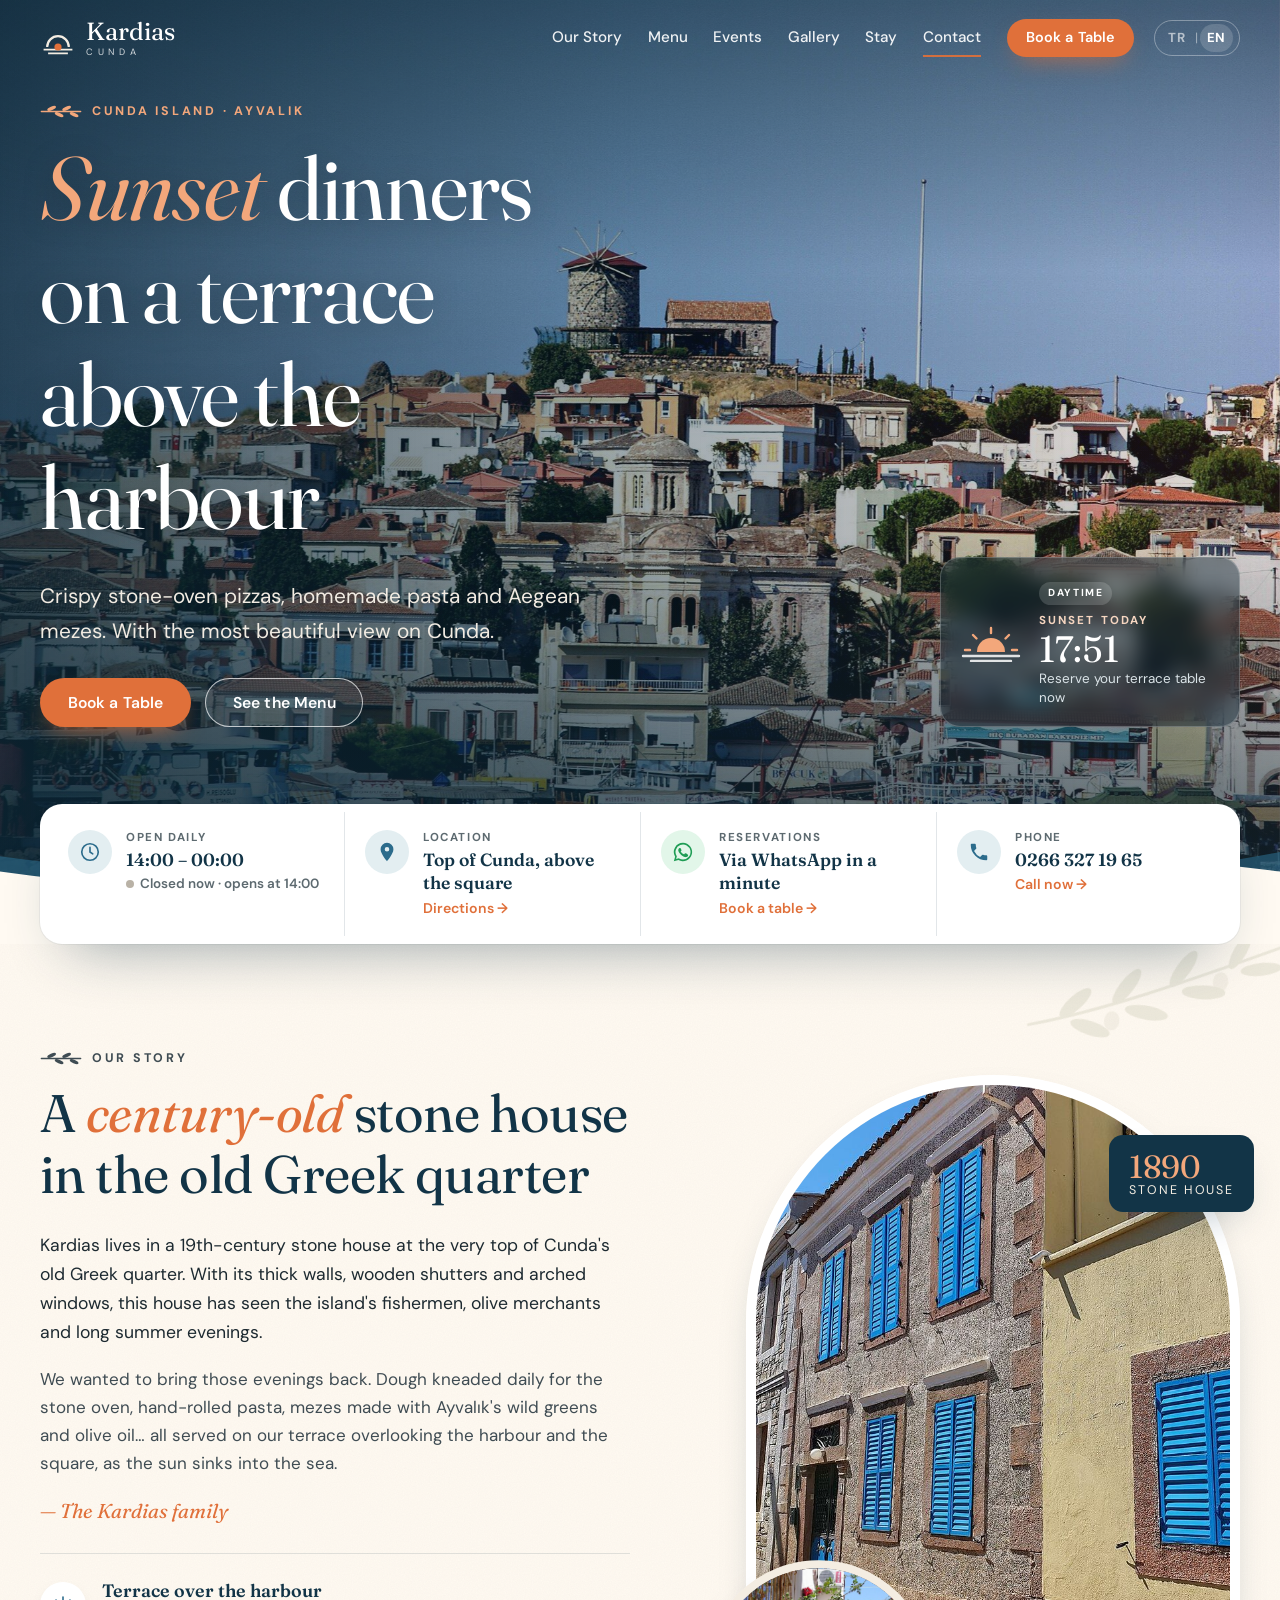
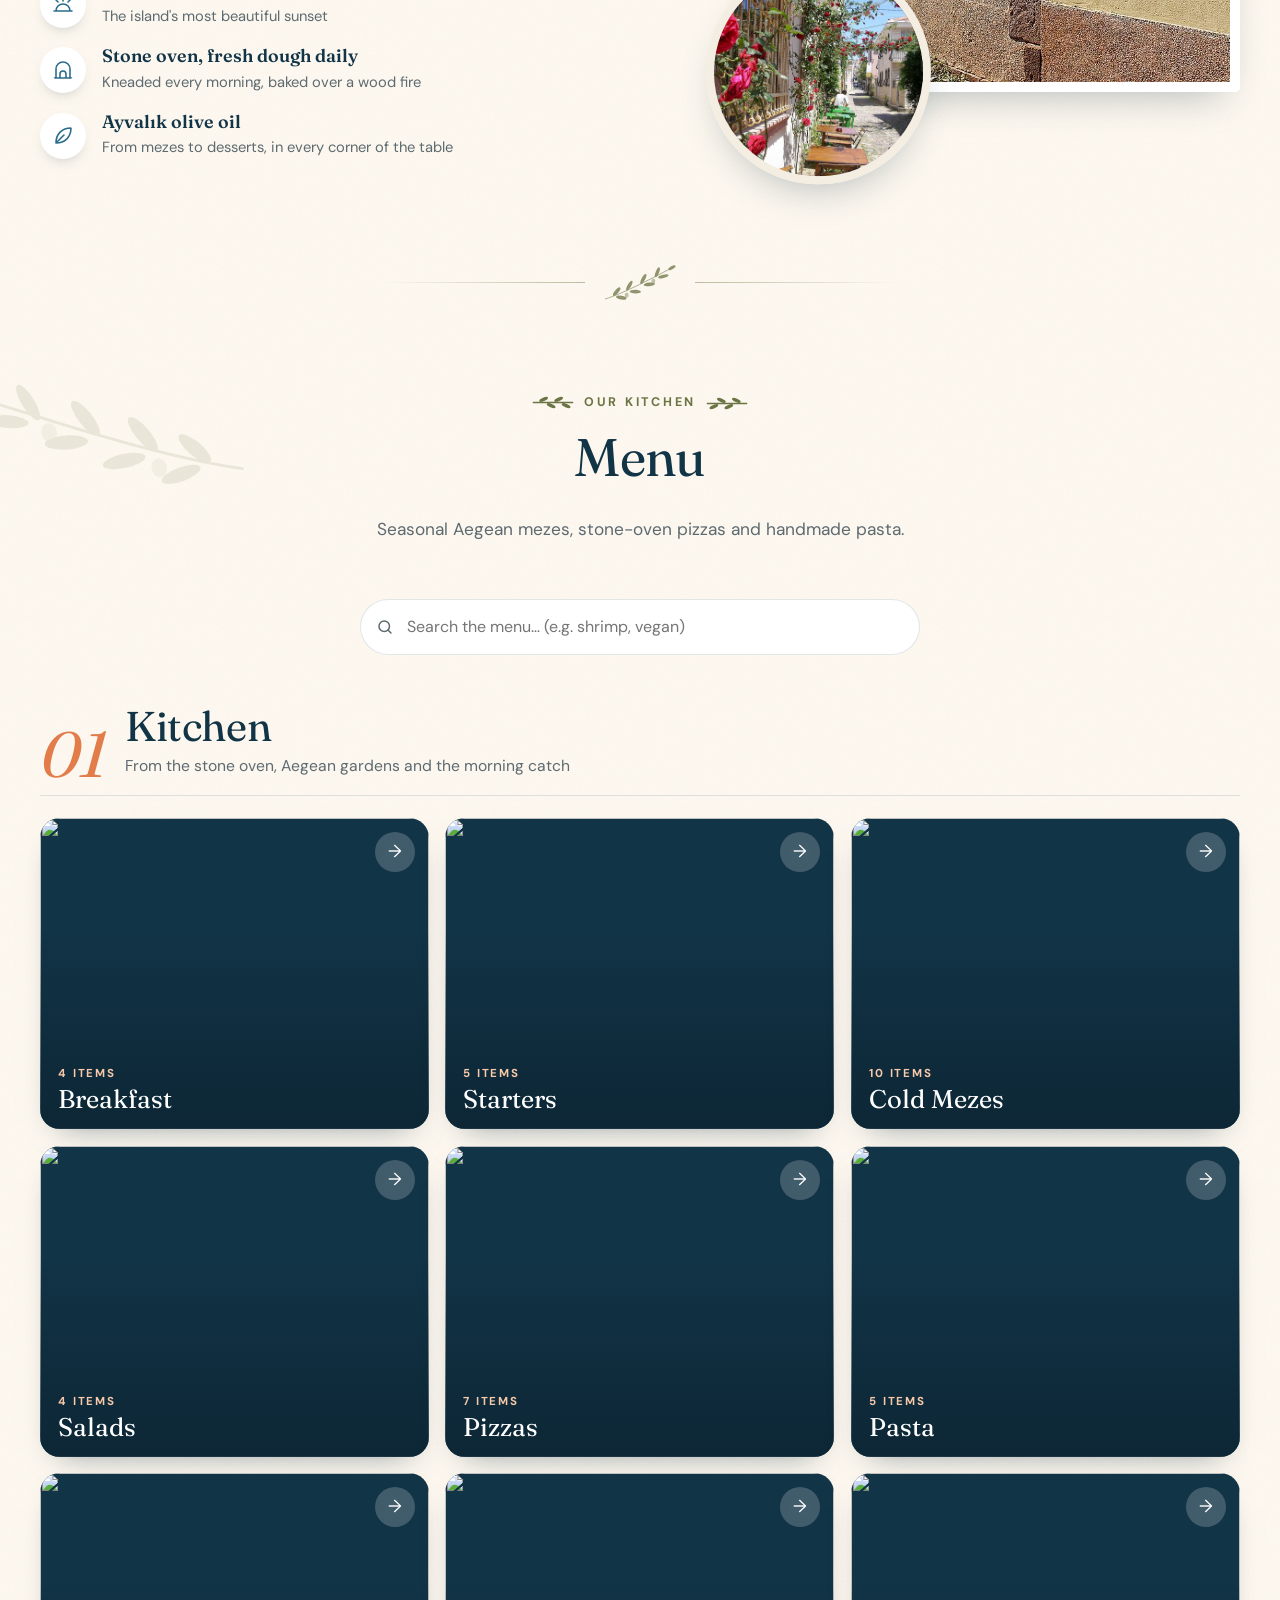
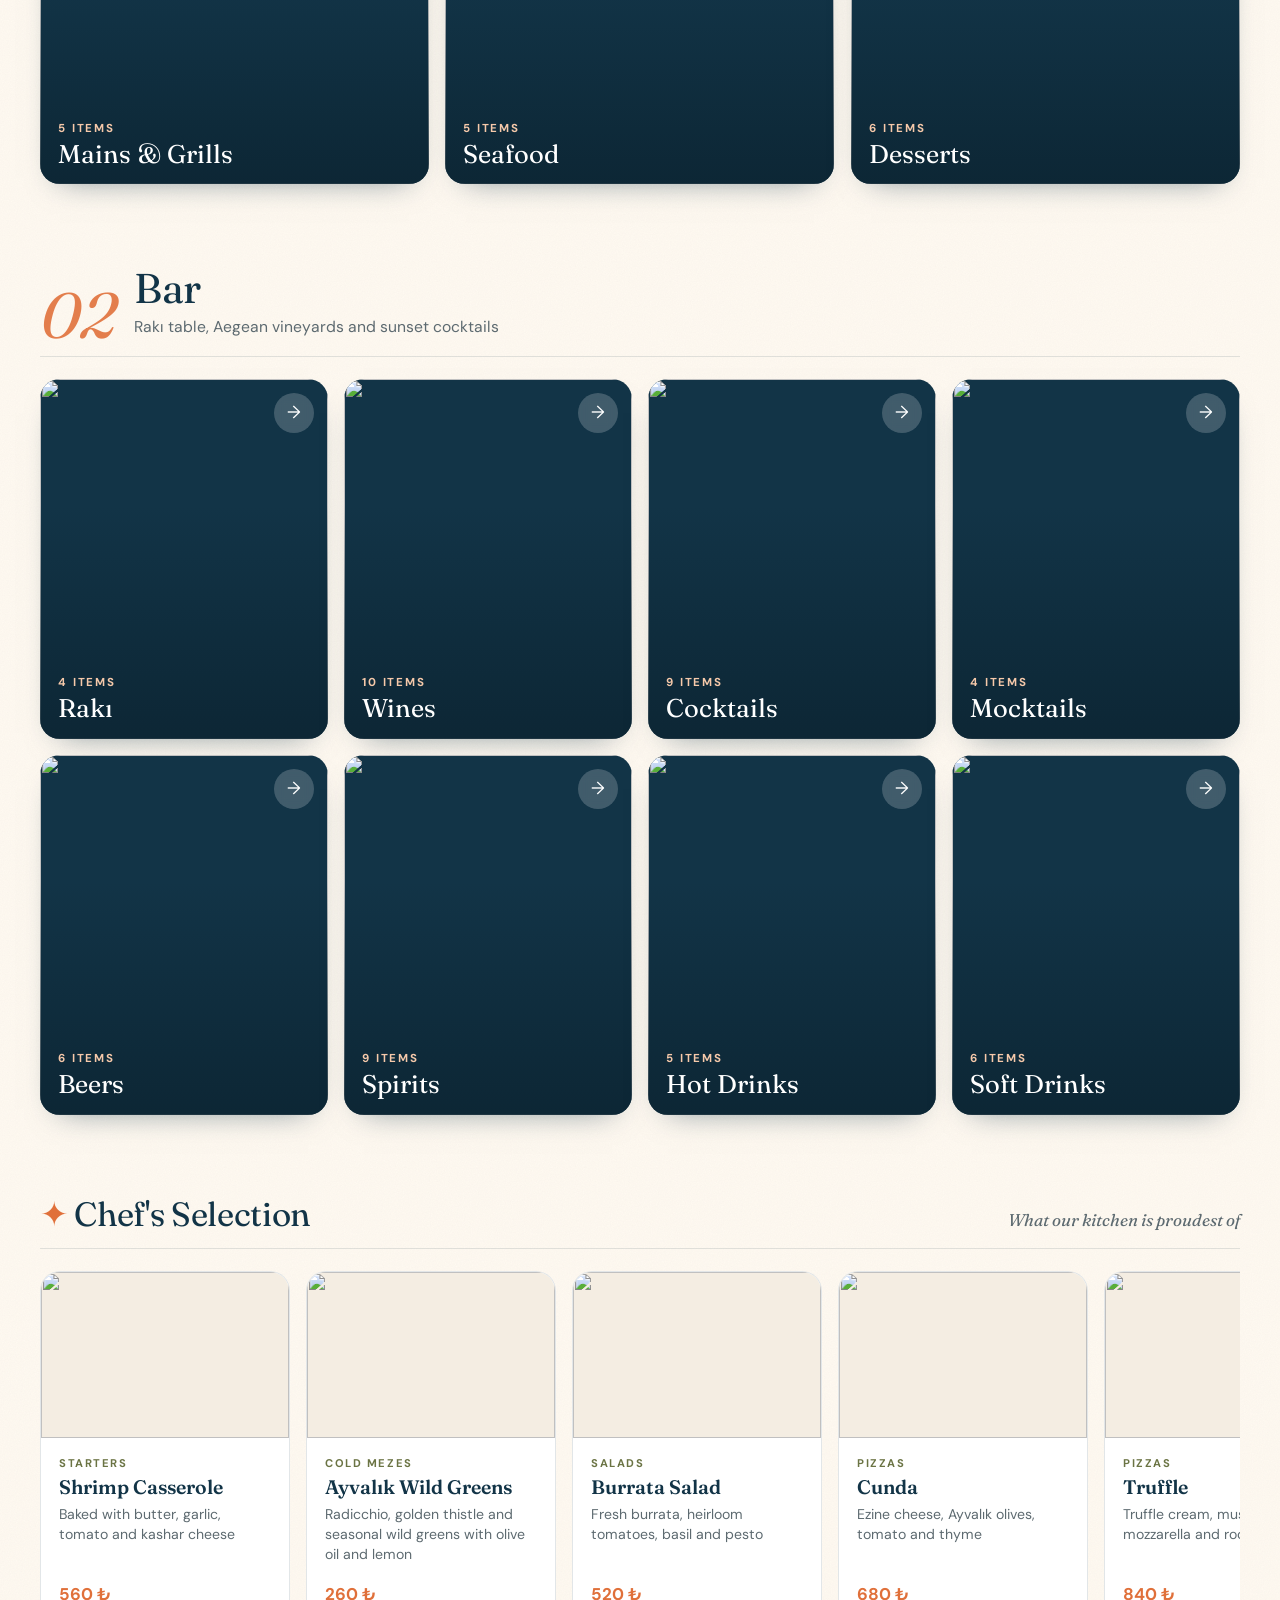
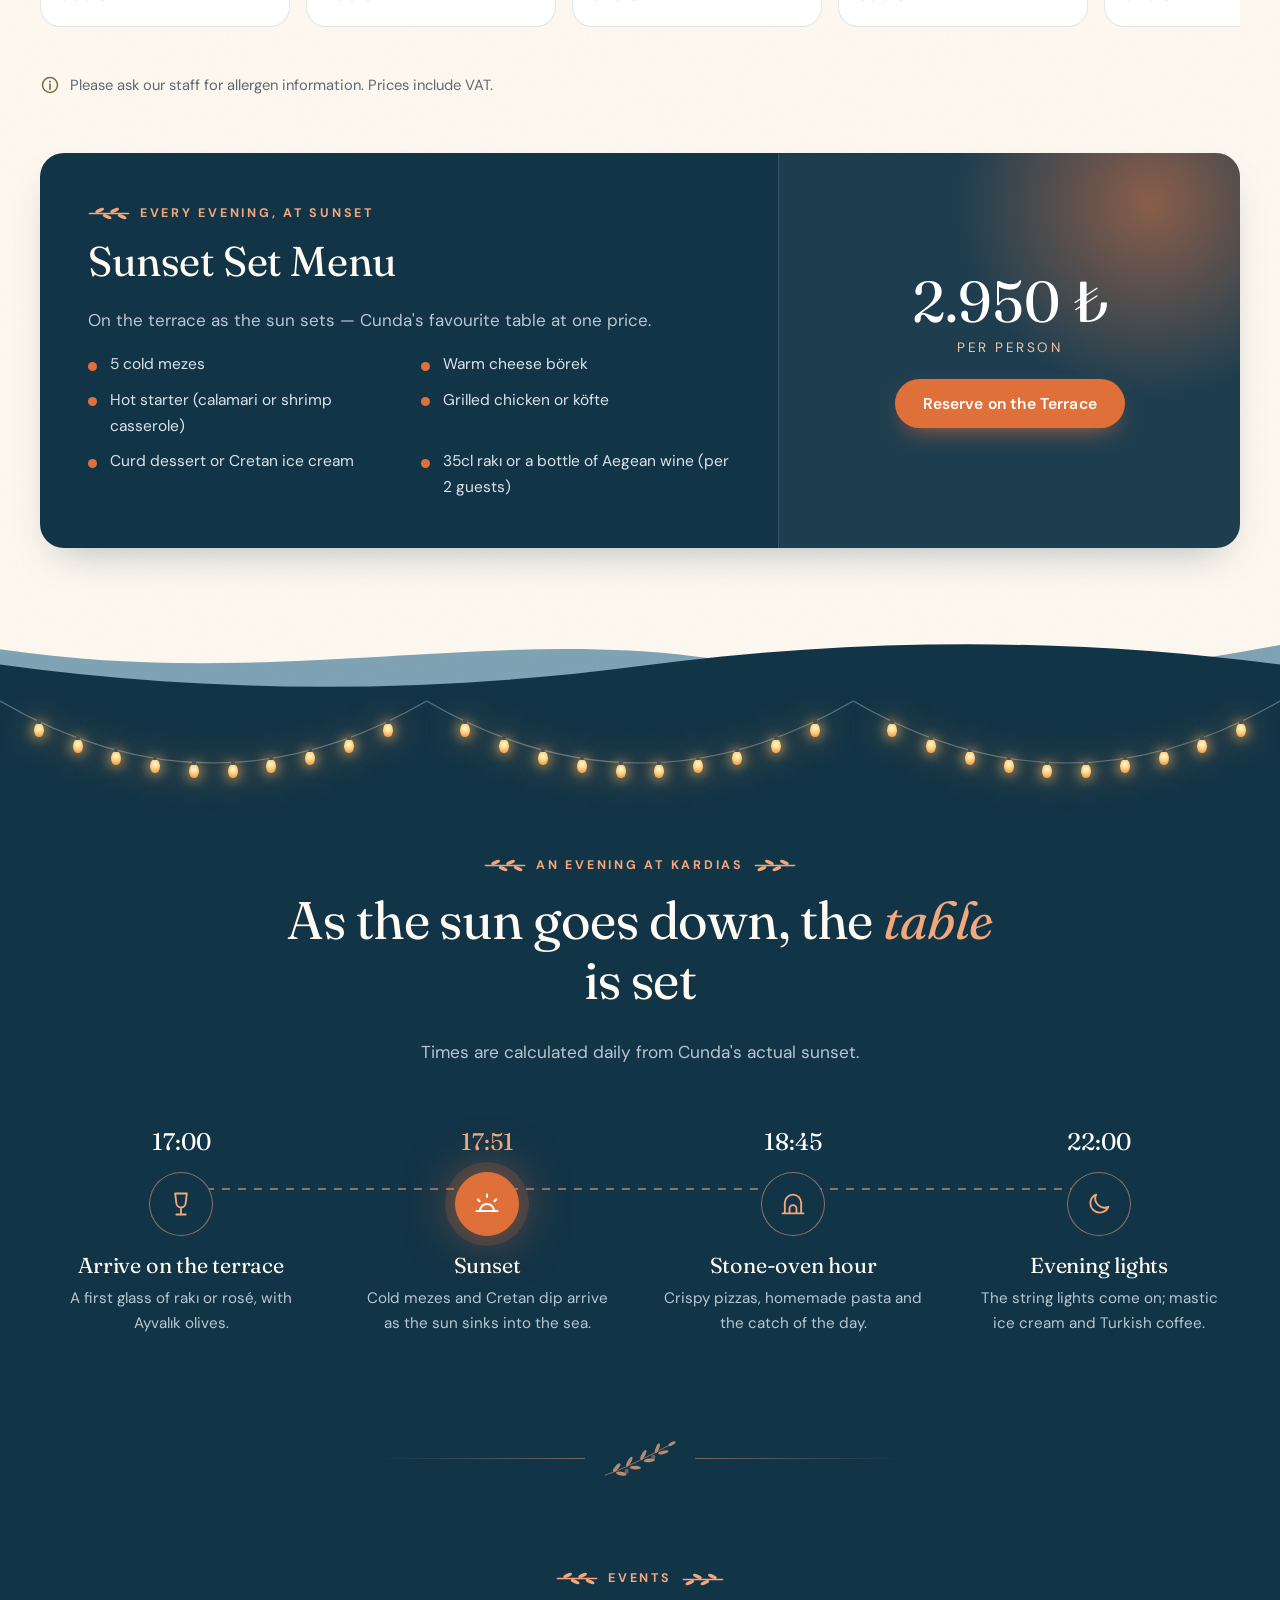
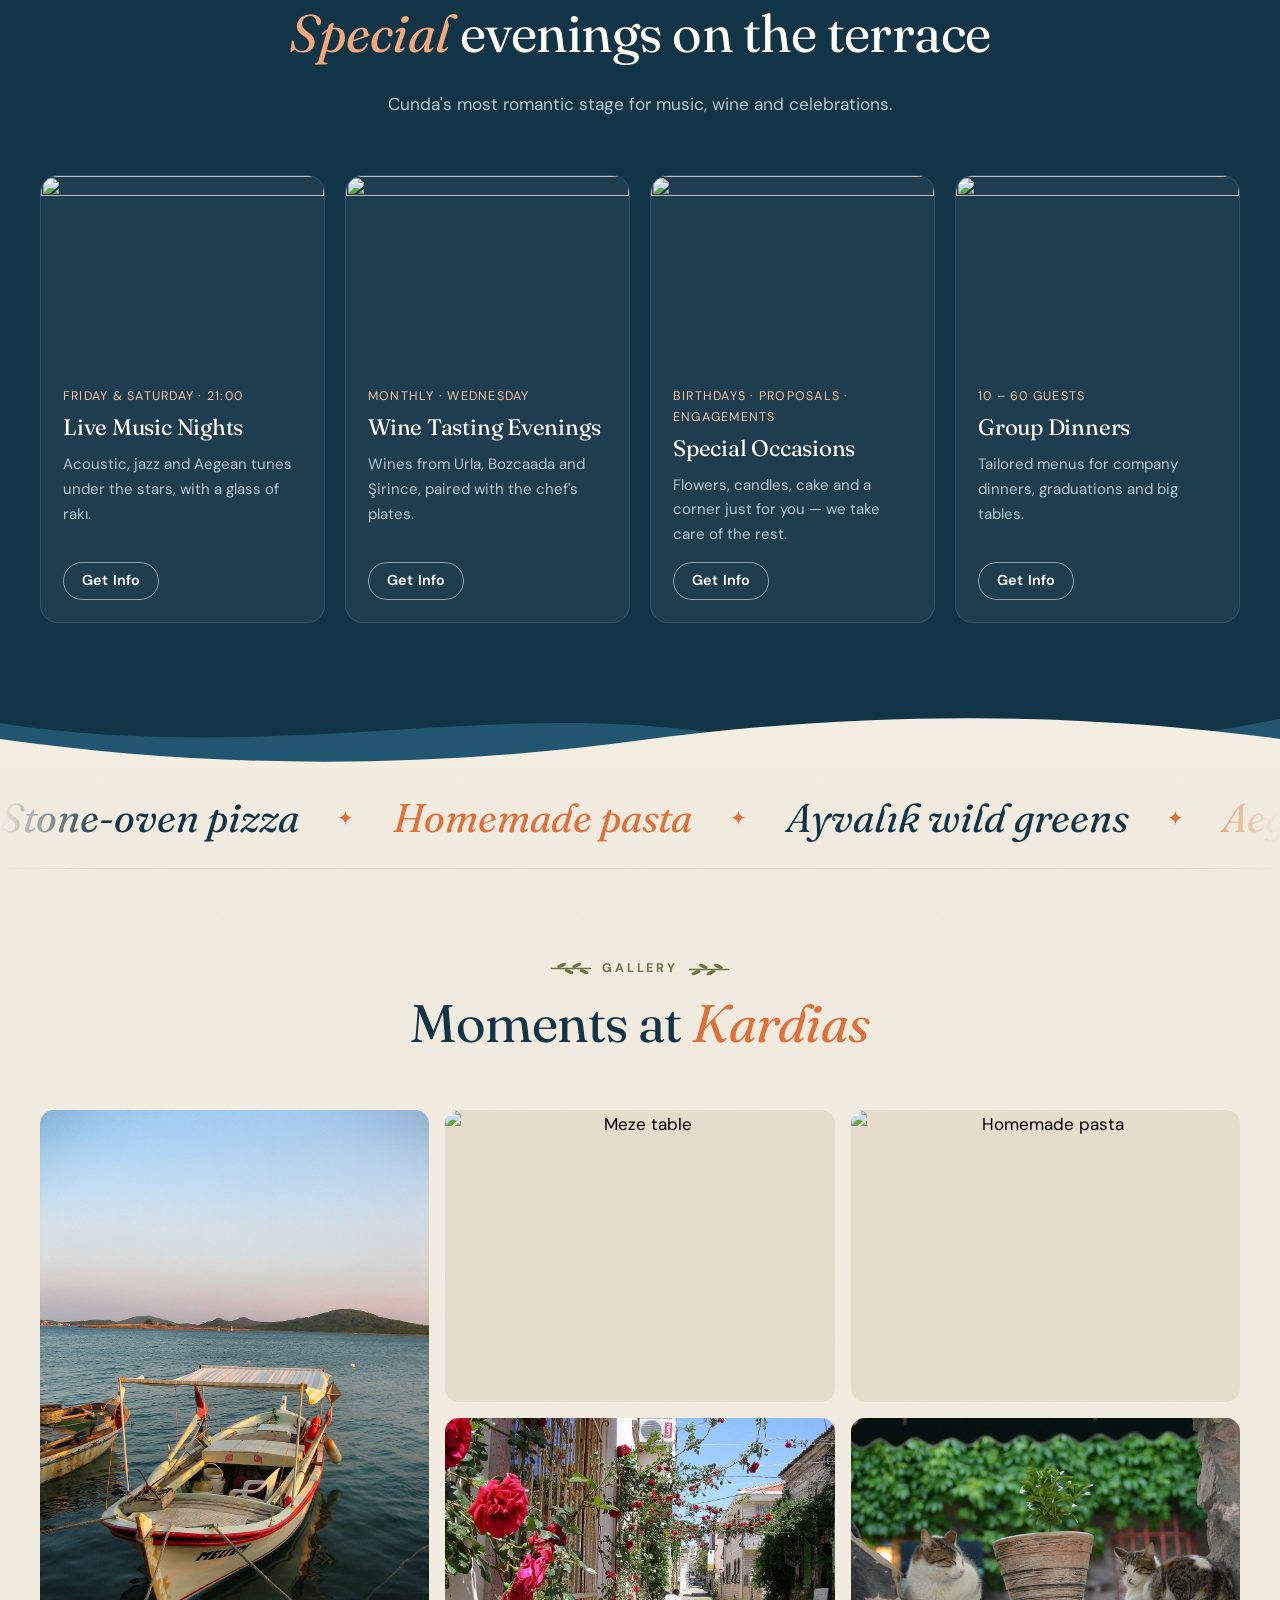
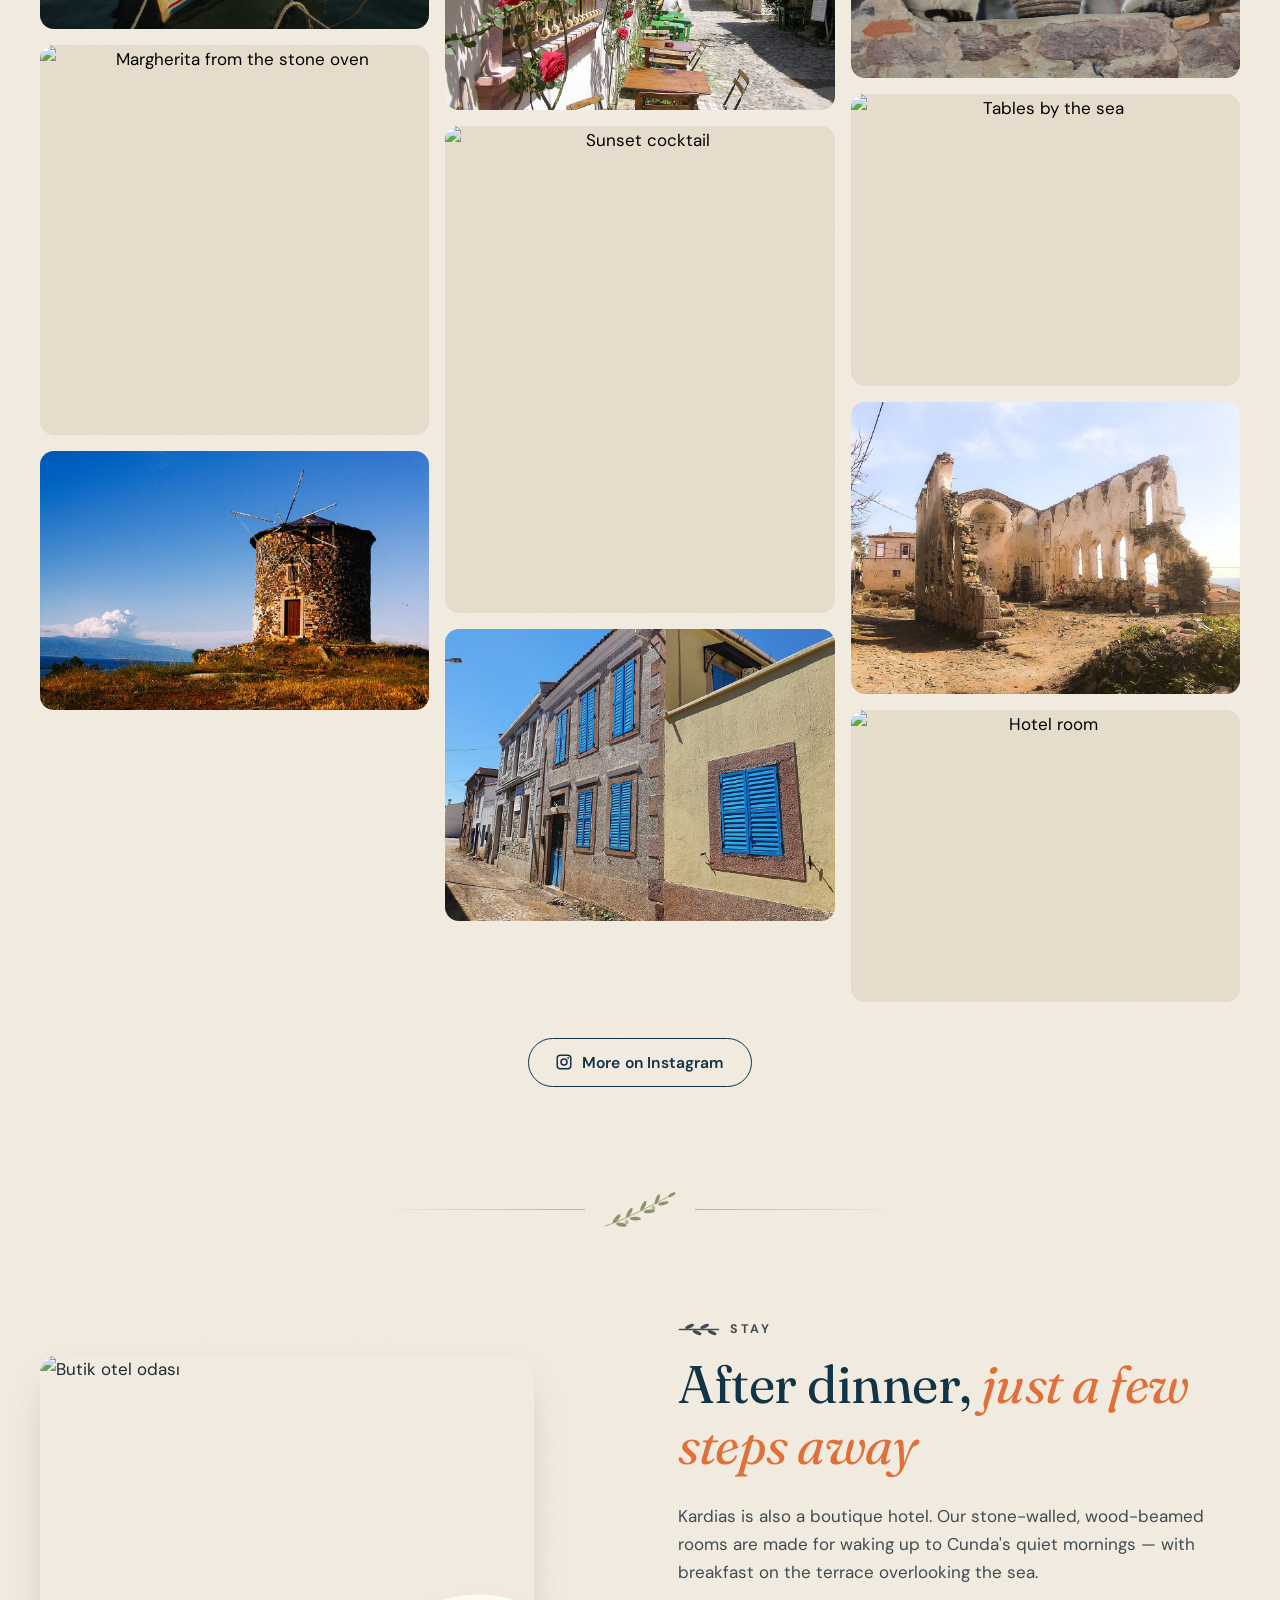
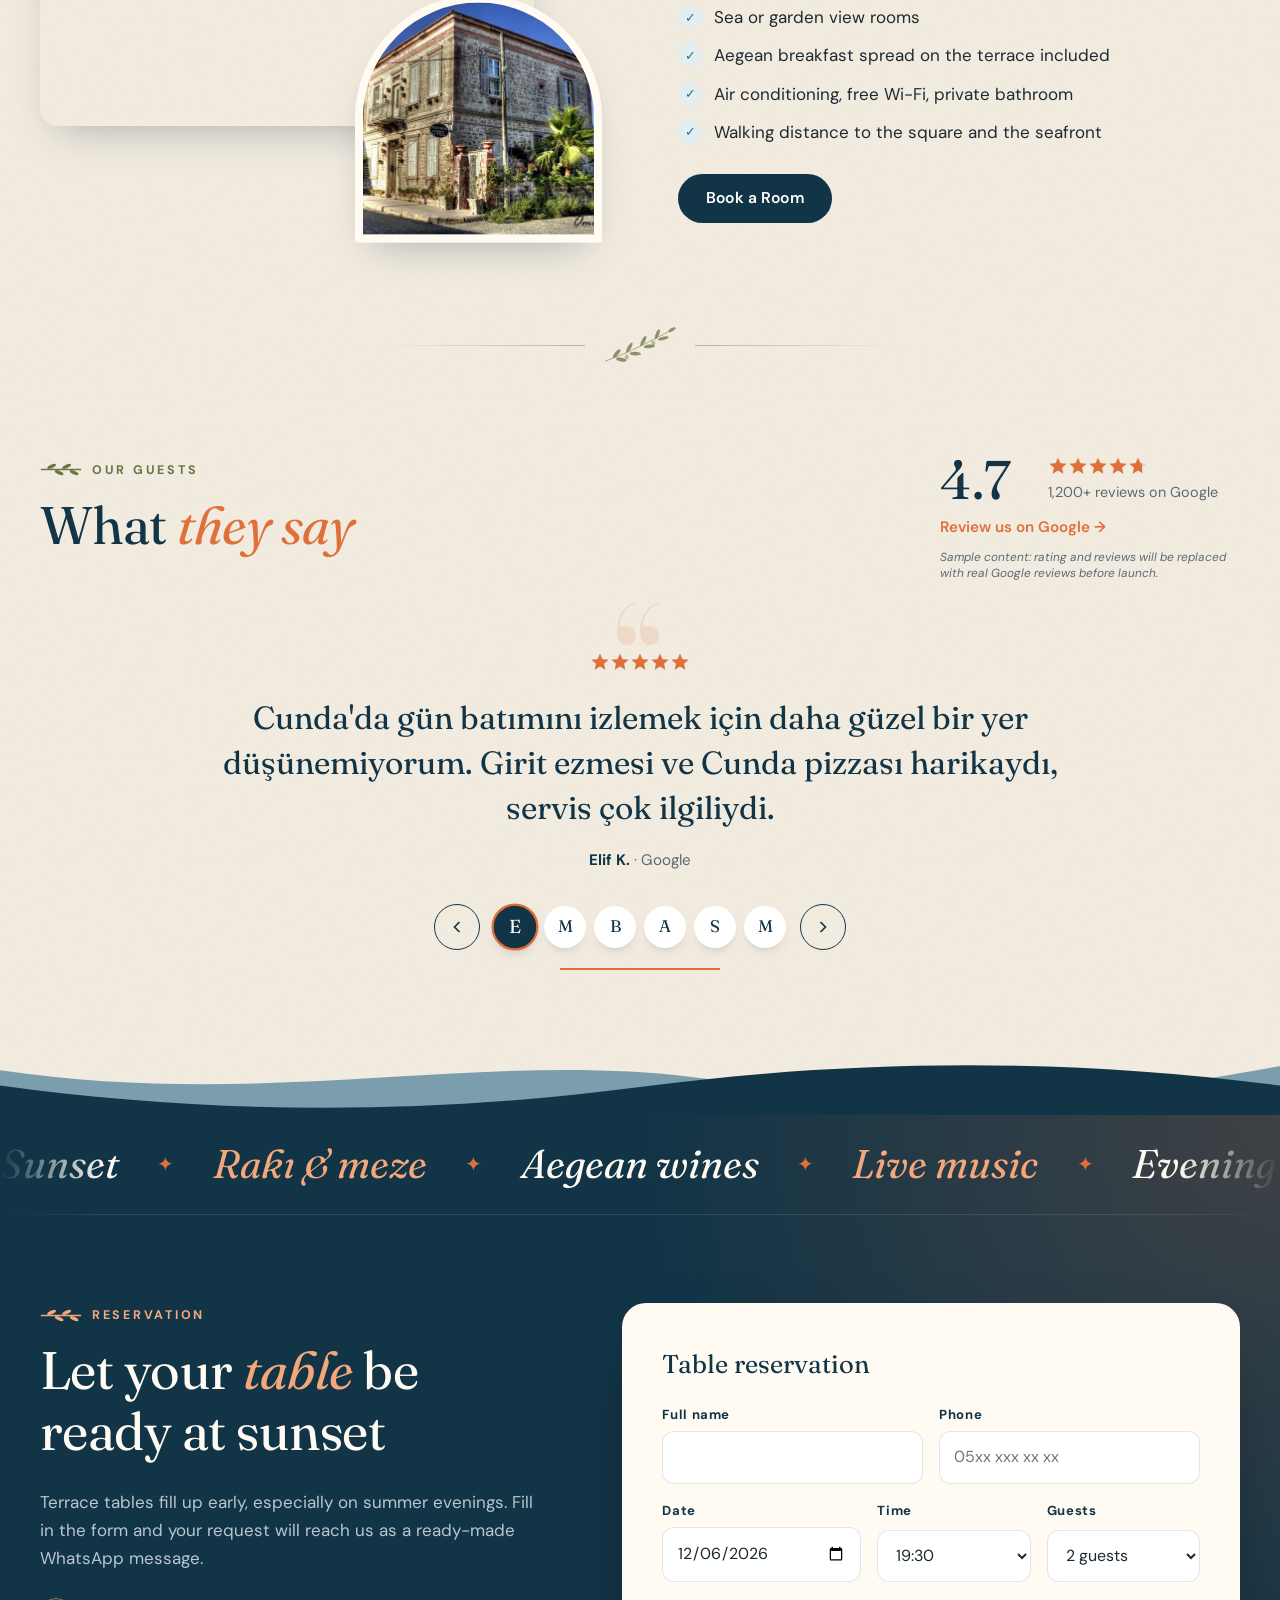
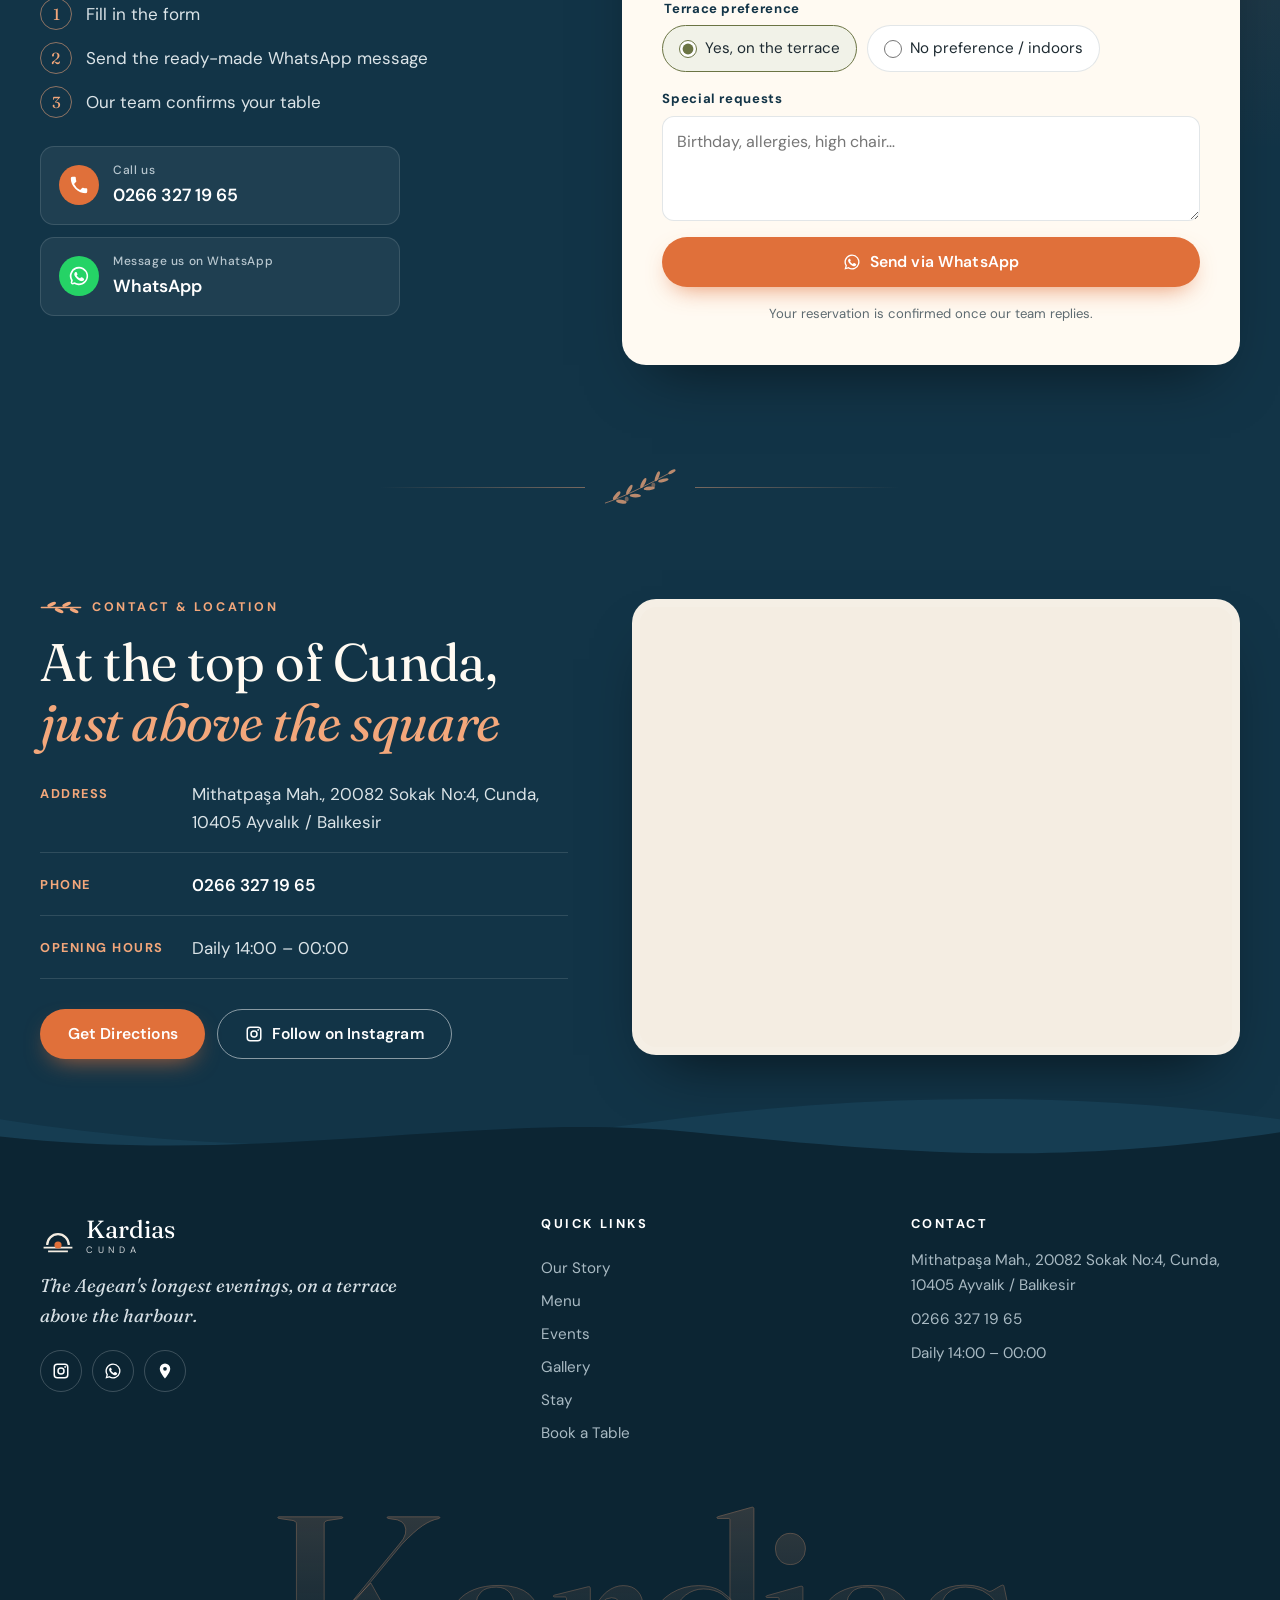
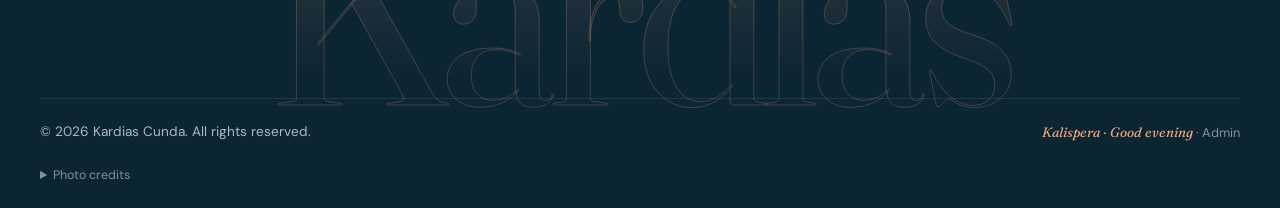
==== index.html @ eef57086 "Yönetim paneli: menü, galeri, etkinlik, yorum, duyuru ve site bilgileri panelden yönetilir - admin.h" ====
<!doctype html>
<html lang="tr">
<head>
  <meta charset="utf-8">
  <meta name="viewport" content="width=device-width, initial-scale=1, viewport-fit=cover">
  <title>Kardias Cunda | Limana Bakan Teras Restoran &amp; Butik Otel – Ayvalık</title>
  <meta name="description" content="Kardias Cunda: Cunda Adası'nın tepesinde, limana bakan taş terasta gün batımı sofrası. Taş fırın pizza, ev yapımı makarna, Ege mezeleri, rakı ve şarap. Ayvalık'ta butik otel.">
  <meta name="keywords" content="Cunda restoran, Ayvalık pizza, Cunda gün batımı, Cunda rakı balık, Cunda meze, Ayvalık restoran, Cunda butik otel, Kardias Cunda">
  <meta name="theme-color" content="#123447">
  <!-- Önizleme sürümü: arama motorları listelemesin. Gerçek yayında bu satırı silin. -->
  <meta name="robots" content="noindex, nofollow">
  <link rel="canonical" href="https://www.kardiascunda.com/">

  <meta property="og:type" content="restaurant">
  <meta property="og:title" content="Kardias Cunda – Limana bakan terasta gün batımı sofrası">
  <meta property="og:description" content="Taş fırın pizzalar, ev yapımı makarnalar ve Ege mezeleri. Cunda'nın en güzel manzarasıyla.">
  <meta property="og:image" content="https://www.kardiascunda.com/img/cunda/liman-1920.jpg">
  <meta property="og:locale" content="tr_TR">
  <meta property="og:locale:alternate" content="en_US">

  <link rel="icon" href="data:image/svg+xml,%3Csvg xmlns='http://www.w3.org/2000/svg' viewBox='0 0 64 64'%3E%3Crect width='64' height='64' rx='14' fill='%23123447'/%3E%3Cpath d='M14 46a18 18 0 0 1 36 0' fill='none' stroke='%23e0703a' stroke-width='5'/%3E%3Cpath d='M10 50h44' stroke='%23f4ede2' stroke-width='4'/%3E%3C/svg%3E">

  <link rel="preconnect" href="https://fonts.googleapis.com">
  <link rel="preconnect" href="https://fonts.gstatic.com" crossorigin>
  <link rel="preconnect" href="https://images.unsplash.com">
  <link href="https://fonts.googleapis.com/css2?family=DM+Sans:opsz,wght@9..40,400;9..40,500;9..40,700&family=Fraunces:ital,opsz,wght@0,9..144,400;0,9..144,600;1,9..144,400;1,9..144,500&display=swap" rel="stylesheet">
  <link rel="preload" as="image" href="img/cunda/liman-1920.jpg" imagesrcset="img/cunda/liman-960.jpg 960w, img/cunda/liman-1920.jpg 1920w" imagesizes="100vw" fetchpriority="high">
  <link rel="stylesheet" href="css/style.css">

  <script type="application/ld+json">
  {
    "@context": "https://schema.org",
    "@type": "Restaurant",
    "name": "Kardias Cunda",
    "image": "https://www.kardiascunda.com/img/cunda/liman-1920.jpg",
    "telephone": "+90 266 327 19 65",
    "servesCuisine": ["Ege", "Akdeniz", "Pizza", "Makarna", "Meze"],
    "priceRange": "₺₺₺",
    "acceptsReservations": true,
    "menu": "https://www.kardiascunda.com/#menu",
    "address": {
      "@type": "PostalAddress",
      "streetAddress": "Mithatpaşa Mah., 20082 Sokak No:4, Cunda",
      "addressLocality": "Ayvalık",
      "addressRegion": "Balıkesir",
      "postalCode": "10405",
      "addressCountry": "TR"
    },
    "openingHoursSpecification": [{
      "@type": "OpeningHoursSpecification",
      "dayOfWeek": ["Monday","Tuesday","Wednesday","Thursday","Friday","Saturday","Sunday"],
      "opens": "14:00",
      "closes": "00:00"
    }]
  }
  </script>
</head>
<body>
  <a class="skip" href="#main" data-i18n="skip">İçeriğe geç</a>

  <!-- 1. NAVİGASYON -->
  <header class="nav" id="nav">
    <span class="nav__progress" id="navProgress" aria-hidden="true"></span>
    <div class="nav__inner container">
      <a class="logo" href="#top" aria-label="Kardias Cunda">
        <svg class="logo__mark" viewBox="0 0 40 40" aria-hidden="true"><path d="M8 30a12 12 0 0 1 24 0" fill="none" stroke="currentColor" stroke-width="2.4"/><path d="M4 33h32M9 37h22" stroke="currentColor" stroke-width="2"/><circle cx="20" cy="30" r="4" fill="var(--sunset)"/></svg>
        <span class="logo__text">Kardias<small>Cunda</small></span>
      </a>

      <nav class="nav__menu" id="navMenu" aria-label="Ana menü">
        <a href="#hikaye" data-i18n="nav.story">Hikâyemiz</a>
        <a href="#menu" data-i18n="nav.menu">Menü</a>
        <a href="#etkinlikler" data-i18n="nav.events">Etkinlikler</a>
        <a href="#galeri" data-i18n="nav.gallery">Galeri</a>
        <a href="#konaklama" data-i18n="nav.stay">Konaklama</a>
        <a href="#iletisim" data-i18n="nav.contact">İletişim</a>
        <a href="#rezervasyon" class="btn btn--sunset btn--sm nav__cta" data-i18n="cta.book">Masa Ayırt</a>
        <div class="nav__extra">
          <a href="tel:+902663271965" class="nav__extra-link"><svg viewBox="0 0 24 24" aria-hidden="true"><use href="#i-phone"/></svg><span data-bind="phoneDisplay">0266 327 19 65</span></a>
          <span class="nav__extra-link"><svg viewBox="0 0 24 24" aria-hidden="true"><circle cx="12" cy="12" r="9" fill="none" stroke="currentColor" stroke-width="1.8"/><path d="M12 7v5l3 2" fill="none" stroke="currentColor" stroke-width="1.8" stroke-linecap="round"/></svg><span><span data-i18n="c.daily">Her gün</span> <span data-bind="hours">14:00 – 00:00</span></span></span>
          <p class="nav__extra-note">Kalispera · Cunda</p>
        </div>
      </nav>

      <div class="nav__tools">
        <div class="lang" role="group" aria-label="Dil / Language">
          <button type="button" data-lang="tr" aria-pressed="true">TR</button><span aria-hidden="true">|</span><button type="button" data-lang="en" aria-pressed="false">EN</button>
        </div>
        <button class="burger" id="burger" type="button" aria-label="Menüyü aç" aria-expanded="false" aria-controls="navMenu"><span></span><span></span><span></span></button>
      </div>
    </div>
  </header>

  <main id="main">
    <!-- 2. HERO -->
    <section class="hero wave wave--cream" id="top">
      <img class="hero__bg" data-img="hero" src="img/cunda/liman-1920.jpg"
           srcset="img/cunda/liman-960.jpg 960w, img/cunda/liman-1920.jpg 1920w"
           sizes="100vw" width="1920" height="1285" alt="Cunda limanı: tepede yel değirmeni, ortada Taksiyarhis Kilisesi, önde tekneler" fetchpriority="high">
      <div class="hero__shade"></div>
      <div class="hero__content container">
        <div class="hero__copy">
          <p class="eyebrow eyebrow--light" data-i18n="hero.eyebrow">Cunda Adası · Ayvalık</p>
          <h1 class="hero__title" data-i18n="hero.title">Limana bakan terasta <em>gün batımı</em> sofrası</h1>
          <p class="hero__lead" data-i18n="hero.lead">Taş fırından çıtır pizzalar, ev yapımı makarnalar ve Ege mezeleri. Cunda'nın en güzel manzarasıyla.</p>
          <div class="hero__actions">
            <a href="#rezervasyon" class="btn btn--sunset" data-i18n="cta.book">Masa Ayırt</a>
            <a href="#menu" class="btn btn--ghost" data-i18n="cta.menu">Menüyü Gör</a>
          </div>
        </div>

        <aside class="sunset-card" aria-live="polite">
          <svg class="sunset-card__sun" viewBox="0 0 64 40" aria-hidden="true">
            <path class="sunset-card__rays" d="M32 6v5M14 13l3.5 3.5M50 13l-3.5 3.5M6 28h5M53 28h5" stroke="currentColor" stroke-width="2.4" stroke-linecap="round"/>
            <path d="M18 30a14 14 0 0 1 28 0" fill="currentColor"/>
            <path d="M4 34h56M12 39h40" stroke="#fff" stroke-width="2.4" stroke-linecap="round" opacity=".85"/>
          </svg>
          <div>
            <span class="sunset-card__phase" id="sunPhase"></span>
            <span class="sunset-card__label" id="sunsetLabel">Bugün gün batımı</span>
            <strong class="sunset-card__time" id="sunsetTime">--:--</strong>
            <span class="sunset-card__hint" id="sunsetHint"></span>
          </div>
        </aside>
      </div>
    </section>

    <!-- BİLGİ ŞERİDİ -->
    <div class="infobar-wrap">
      <div class="container">
        <ul class="infobar">
          <li class="infobar__item">
            <span class="infobar__icon"><svg viewBox="0 0 24 24" aria-hidden="true"><circle cx="12" cy="12" r="9" fill="none" stroke="currentColor" stroke-width="1.8"/><path d="M12 7v5l3 2" fill="none" stroke="currentColor" stroke-width="1.8" stroke-linecap="round"/></svg></span>
            <span class="infobar__text">
              <small data-i18n="info.hours">Her gün</small>
              <strong data-bind="hours">14:00 – 00:00</strong>
              <span class="status" id="openStatus"></span>
            </span>
          </li>
          <li class="infobar__item">
            <span class="infobar__icon"><svg viewBox="0 0 24 24" aria-hidden="true"><use href="#i-pin"/></svg></span>
            <span class="infobar__text">
              <small data-i18n="info.where">Konum</small>
              <strong data-i18n="info.wherev">Cunda tepesi, meydanın üstü</strong>
              <a href="https://www.google.com/maps/dir/?api=1&destination=Kardias+Cunda+Mithatpa%C5%9Fa+Ayval%C4%B1k" data-maps="dir" target="_blank" rel="noopener" class="infobar__link" data-i18n="info.dir">Yol tarifi →</a>
            </span>
          </li>
          <li class="infobar__item">
            <span class="infobar__icon infobar__icon--wa"><svg viewBox="0 0 24 24" aria-hidden="true"><use href="#i-wa"/></svg></span>
            <span class="infobar__text">
              <small data-i18n="info.book">Rezervasyon</small>
              <strong data-i18n="info.bookv">WhatsApp ile 1 dakikada</strong>
              <a href="#rezervasyon" class="infobar__link" data-i18n="info.bookcta">Masa ayırt →</a>
            </span>
          </li>
          <li class="infobar__item">
            <span class="infobar__icon"><svg viewBox="0 0 24 24" aria-hidden="true"><use href="#i-phone"/></svg></span>
            <span class="infobar__text">
              <small data-i18n="info.call">Telefon</small>
              <strong><span data-bind="phoneDisplay">0266 327 19 65</span></strong>
              <a href="tel:+902663271965" class="infobar__link" data-i18n="info.callcta">Hemen ara →</a>
            </span>
          </li>
        </ul>
      </div>
    </div>

    <!-- 3. HİKÂYEMİZ -->
    <section class="section section--cream section--after-info" id="hikaye">
      <svg class="deco-olive deco-olive--story" data-parallax="0.12" viewBox="0 0 220 120" aria-hidden="true"><use href="#i-branch"/></svg>
      <div class="container story">
        <div class="story__text reveal">
          <p class="eyebrow" data-i18n="story.eyebrow">Hikâyemiz</p>
          <h2 class="h2" data-i18n="story.title">Rum mahallesinde, <em>yüz yıllık</em> bir taş evde</h2>
          <p class="lead-p" data-i18n="story.p1">Kardias, Cunda'nın eski Rum mahallesinin en tepesinde, 19. yüzyıldan kalma bir taş evde yaşıyor. Kalın duvarları, ahşap kepenkleri ve kemerli pencereleriyle bu ev; adanın balıkçılarını, zeytin tüccarlarını ve uzun yaz akşamlarını görmüş.</p>
          <p data-i18n="story.p2">Biz de o akşamları geri getirmek istedik. Taş fırında her gün yoğrulan hamur, elde açılan makarnalar, Ayvalık'ın otları ve zeytinyağıyla hazırlanan mezeler… Hepsi, limana ve meydana bakan terasımızda, güneş denize inerken sofraya geliyor.</p>
          <p class="story__sign" data-i18n="story.sign">— Kardias ailesi</p>

          <ul class="pillars">
            <li>
              <svg viewBox="0 0 24 24" aria-hidden="true"><path d="M3 18h18M5 18c0-4 3-7 7-7s7 3 7 7M12 8V4M7 9 5 7m12 2 2-2" fill="none" stroke="currentColor" stroke-width="1.6" stroke-linecap="round"/></svg>
              <span><strong data-i18n="feat.1.t">Limana bakan teras</strong><small data-i18n="feat.1.d">Adanın en güzel gün batımı</small></span>
            </li>
            <li>
              <svg viewBox="0 0 24 24" aria-hidden="true"><path d="M3 20h18M5 20V11a7 7 0 0 1 14 0v9M9 20v-4a3 3 0 0 1 6 0v4" fill="none" stroke="currentColor" stroke-width="1.6" stroke-linecap="round"/></svg>
              <span><strong data-i18n="feat.2.t">Taş fırın, günlük hamur</strong><small data-i18n="feat.2.d">Her sabah yoğrulur, odun ateşinde pişer</small></span>
            </li>
            <li>
              <svg viewBox="0 0 24 24" aria-hidden="true"><use href="#i-leaf"/></svg>
              <span><strong data-i18n="feat.3.t">Ayvalık zeytinyağı</strong><small data-i18n="feat.3.d">Mezelerden tatlıya, sofranın her köşesinde</small></span>
            </li>
          </ul>
        </div>
        <figure class="story__media reveal">
          <div class="arch">
            <img data-img="story" src="img/cunda/tas-ev.jpg" loading="lazy" decoding="async" alt="Cunda'da mavi kepenkli eski bir taş Rum evi" width="1200" height="900">
          </div>
          <img class="story__inset" data-img="storyInset" data-parallax="0.08" src="img/cunda/gullu-sokak.jpg" loading="lazy" decoding="async" alt="Cunda'da güllerle bezeli bir sokak" width="1200" height="900">
          <figcaption class="story__badge"><strong>1890</strong><span data-i18n="story.badge">taş ev</span></figcaption>
        </figure>
      </div>
    </section>

    <!-- 4. MENÜ -->
    <section class="section section--cream section--joined wave wave--navy" id="menu">
      <div class="container"><div class="divider" aria-hidden="true"><span></span><svg viewBox="0 0 220 120"><use href="#i-branch"/></svg><span></span></div></div>
      <svg class="deco-olive deco-olive--menu" data-parallax="0.1" viewBox="0 0 220 120" aria-hidden="true"><use href="#i-branch"/></svg>
      <div class="container">
        <header class="section__head reveal">
          <p class="eyebrow" data-i18n="menu.eyebrow">Mutfağımız</p>
          <h2 class="h2" data-i18n="menu.title">Menü</h2>
          <p class="section__lead" data-i18n="menu.lead">Ege'nin mevsimine göre değişen mezeler, taş fırın pizzalar ve el yapımı makarnalar.</p>
        </header>

        <div class="menu-search reveal">
          <label class="search">
            <svg viewBox="0 0 24 24" aria-hidden="true"><circle cx="11" cy="11" r="7" fill="none" stroke="currentColor" stroke-width="2"/><path d="m20 20-4-4" stroke="currentColor" stroke-width="2" stroke-linecap="round"/></svg>
            <input type="search" id="menuSearch" placeholder="Menüde ara… (ör. karides, vegan)" data-i18n-placeholder="menu.search" aria-label="Menüde ara" autocomplete="off">
          </label>
        </div>

        <!-- Menü uygulaması: kategori kartları → kategori sayfası → arama sonuçları (js/main.js çizer) -->
        <div class="menu-app" id="menuApp" aria-live="polite">
          <p class="menu-loading" data-i18n="menu.loading">Menü yükleniyor…</p>
        </div>

        <p class="allergen">
          <svg viewBox="0 0 24 24" aria-hidden="true"><circle cx="12" cy="12" r="9" fill="none" stroke="currentColor" stroke-width="1.8"/><path d="M12 11v6M12 7.5v.5" stroke="currentColor" stroke-width="2" stroke-linecap="round"/></svg>
          <span data-i18n="menu.allergen">Alerjen bilgisi için personelimize danışın. Fiyatlara KDV dahildir.</span>
        </p>

        <aside class="setmenu reveal" id="setMenu" aria-labelledby="setMenuTitle">
          <div class="setmenu__body">
            <p class="eyebrow eyebrow--light" data-i18n="set.eyebrow">Her akşam, gün batımında</p>
            <h3 id="setMenuTitle" class="setmenu__title">Fiks Gün Batımı Menüsü</h3>
            <p class="setmenu__desc"></p>
            <ul class="setmenu__list"></ul>
          </div>
          <div class="setmenu__price">
            <span class="setmenu__amount"></span>
            <span class="setmenu__per"></span>
            <a href="#rezervasyon" class="btn btn--sunset js-terrace" data-i18n="set.cta">Terasa Yer Ayırt</a>
          </div>
        </aside>
      </div>
    </section>

    <!-- 5. GECE: BİR KARDİAS AKŞAMI + ETKİNLİKLER -->
    <section class="section section--navy evening wave wave--stone has-garland" id="aksam" aria-labelledby="eveningTitle">
      <div class="garland" id="garland" aria-hidden="true"></div>
      <div class="container">
        <header class="section__head reveal">
          <p class="eyebrow eyebrow--light" data-i18n="eve.eyebrow">Bir Kardias akşamı</p>
          <h2 class="h2" id="eveningTitle" data-i18n="eve.title">Güneş batarken <em>sofra</em> kurulur</h2>
          <p class="section__lead" data-i18n="eve.lead">Saatler her gün Cunda'nın gerçek gün batımına göre hesaplanır.</p>
        </header>
        <ol class="timeline">
          <li class="timeline__step reveal">
            <span class="timeline__time" data-eve="arrive">--:--</span>
            <span class="timeline__dot"><svg viewBox="0 0 24 24" aria-hidden="true"><path d="M7 3h10l-1 8a4 4 0 0 1-8 0zM12 15v5M8 21h8" fill="none" stroke="currentColor" stroke-width="1.6" stroke-linecap="round" stroke-linejoin="round"/></svg></span>
            <h3 data-i18n="eve.1.t">Terasa varış</h3>
            <p data-i18n="eve.1.d">İlk kadeh rakı ya da roze, yanında Ayvalık zeytinleri.</p>
          </li>
          <li class="timeline__step timeline__step--sun reveal">
            <span class="timeline__time" data-eve="sunset">--:--</span>
            <span class="timeline__dot"><svg viewBox="0 0 24 24" aria-hidden="true"><path d="M3 18h18M6 18a6 6 0 0 1 12 0M12 6V4M5.6 9.6 4.2 8.2M18.4 9.6l1.4-1.4" fill="none" stroke="currentColor" stroke-width="1.8" stroke-linecap="round"/></svg></span>
            <h3 data-i18n="eve.2.t">Gün batımı</h3>
            <p data-i18n="eve.2.d">Güneş denize inerken soğuk mezeler ve Girit ezmesi sofrada.</p>
          </li>
          <li class="timeline__step reveal">
            <span class="timeline__time" data-eve="oven">--:--</span>
            <span class="timeline__dot"><svg viewBox="0 0 24 24" aria-hidden="true"><path d="M3 20h18M5 20V11a7 7 0 0 1 14 0v9M9 20v-4a3 3 0 0 1 6 0v4" fill="none" stroke="currentColor" stroke-width="1.6" stroke-linecap="round"/></svg></span>
            <h3 data-i18n="eve.3.t">Taş fırın saati</h3>
            <p data-i18n="eve.3.d">Çıtır pizzalar, ev yapımı makarnalar ve günün balığı.</p>
          </li>
          <li class="timeline__step reveal">
            <span class="timeline__time">22:00</span>
            <span class="timeline__dot"><svg viewBox="0 0 24 24" aria-hidden="true"><path d="M20 14.5A8 8 0 0 1 9.5 4 8 8 0 1 0 20 14.5z" fill="none" stroke="currentColor" stroke-width="1.6" stroke-linejoin="round"/></svg></span>
            <h3 data-i18n="eve.4.t">Gece ışıkları</h3>
            <p data-i18n="eve.4.d">Süs ışıkları yanar; sakızlı dondurma ve Türk kahvesi.</p>
          </li>
        </ol>
      </div>

      <!-- 6. ETKİNLİKLER (gece bölümünün devamı) -->
      <div class="chapter-part" id="etkinlikler">
      <div class="container"><div class="divider divider--light" aria-hidden="true"><span></span><svg viewBox="0 0 220 120"><use href="#i-branch"/></svg><span></span></div></div>
      <div class="container">
        <header class="section__head reveal">
          <p class="eyebrow eyebrow--light" data-i18n="events.eyebrow">Etkinlikler</p>
          <h2 class="h2" data-i18n="events.title">Terasta <em>özel</em> akşamlar</h2>
          <p class="section__lead" data-i18n="events.lead">Müzik, şarap ve kutlamalar için Cunda'nın en romantik sahnesi.</p>
        </header>
        <div class="events" id="eventsList">
          <article class="event reveal">
            <div class="event__media"><img src="https://images.unsplash.com/photo-1514933651103-005eec06c04b?w=700&q=70&auto=format&fit=crop" loading="lazy" decoding="async" alt="" width="700" height="460"></div>
            <div class="event__body">
              <span class="event__when" data-i18n="ev.1.when">Cuma &amp; Cumartesi · 21:00</span>
              <h3 data-i18n="ev.1.t">Canlı Müzik Geceleri</h3>
              <p data-i18n="ev.1.d">Akustik, caz ve Ege ezgileri; yıldızların altında, rakı kadehleri eşliğinde.</p>
              <button type="button" class="btn btn--outline-light btn--sm js-info" data-i18n="cta.info">Bilgi Al</button>
            </div>
          </article>
          <article class="event reveal">
            <div class="event__media"><img src="https://images.unsplash.com/photo-1510812431401-41d2bd2722f3?w=700&q=70&auto=format&fit=crop" loading="lazy" decoding="async" alt="" width="700" height="460"></div>
            <div class="event__body">
              <span class="event__when" data-i18n="ev.2.when">Her ay · Çarşamba</span>
              <h3 data-i18n="ev.2.t">Şarap Tadımı Akşamları</h3>
              <p data-i18n="ev.2.d">Urla, Bozcaada ve Şirince bağlarından şaraplar, şefin eşleştirme tabaklarıyla.</p>
              <button type="button" class="btn btn--outline-light btn--sm js-info" data-i18n="cta.info">Bilgi Al</button>
            </div>
          </article>
          <article class="event reveal">
            <div class="event__media"><img src="https://images.unsplash.com/photo-1488477181946-6428a0291777?w=700&q=70&auto=format&fit=crop" loading="lazy" decoding="async" alt="" width="700" height="460"></div>
            <div class="event__body">
              <span class="event__when" data-i18n="ev.3.when">Doğum günü · Evlilik teklifi · Nişan</span>
              <h3 data-i18n="ev.3.t">Özel Gün Organizasyonları</h3>
              <p data-i18n="ev.3.d">Çiçekler, mumlar, pasta ve size özel bir köşe; gerisini biz düşünürüz.</p>
              <button type="button" class="btn btn--outline-light btn--sm js-info" data-i18n="cta.info">Bilgi Al</button>
            </div>
          </article>
          <article class="event reveal">
            <div class="event__media"><img src="https://images.unsplash.com/photo-1528605248644-14dd04022da1?w=700&q=70&auto=format&fit=crop" loading="lazy" decoding="async" alt="" width="700" height="460"></div>
            <div class="event__body">
              <span class="event__when" data-i18n="ev.4.when">10 – 60 kişi</span>
              <h3 data-i18n="ev.4.t">Grup Yemekleri</h3>
              <p data-i18n="ev.4.d">Şirket yemekleri, mezuniyetler ve kalabalık sofralar için özel menüler.</p>
              <button type="button" class="btn btn--outline-light btn--sm js-info" data-i18n="cta.info">Bilgi Al</button>
            </div>
          </article>
        </div>
      </div>
      </div>
    </section>

    <!-- 7. GALERİ -->
    <section class="section section--stone has-ribbon" id="galeri">
      <div class="ribbon" data-ribbon="a" aria-hidden="true"></div>
      <div class="container">
        <header class="section__head reveal">
          <p class="eyebrow" data-i18n="gallery.eyebrow">Galeri</p>
          <h2 class="h2" data-i18n="gallery.title">Kardias'tan <em>kareler</em></h2>
        </header>
        <div class="masonry" id="gallery"></div>
        <p class="gallery__more reveal">
          <a href="#" class="btn btn--insta js-insta" target="_blank" rel="noopener">
            <svg viewBox="0 0 24 24" aria-hidden="true"><use href="#i-ig"/></svg>
            <span data-i18n="gallery.more">Daha fazlası Instagram'da</span>
          </a>
        </p>
      </div>
    </section>

    <!-- 8. KONAKLAMA -->
    <section class="section section--stone section--joined" id="konaklama">
      <div class="container"><div class="divider" aria-hidden="true"><span></span><svg viewBox="0 0 220 120"><use href="#i-branch"/></svg><span></span></div></div>
      <div class="container stay">
        <div class="stay__media reveal">
          <img class="stay__img stay__img--main" data-img="stay" src="https://images.unsplash.com/photo-1611892440504-42a792e24d32?w=900&q=70&auto=format&fit=crop" loading="lazy" decoding="async" alt="Butik otel odası" width="900" height="675">
          <img class="stay__img stay__img--small" data-img="staySmall" data-parallax="0.08" src="img/cunda/tas-konak.jpg" loading="lazy" decoding="async" alt="Cunda'da taş bir konak" width="700" height="466">
        </div>
        <div class="stay__text reveal">
          <p class="eyebrow" data-i18n="stay.eyebrow">Konaklama</p>
          <h2 class="h2" data-i18n="stay.title">Akşam yemeğinden sonra, <em>sadece birkaç basamak</em></h2>
          <p data-i18n="stay.p">Kardias aynı zamanda butik bir otel. Taş duvarlı, ahşap tavanlı odalarımız Cunda'nın sakin sabahlarına uyanmak için tasarlandı. Sabah kahvaltısı terasta, deniz manzarasıyla.</p>
          <ul class="stay__list">
            <li data-i18n="stay.l1">Deniz veya bahçe manzaralı odalar</li>
            <li data-i18n="stay.l2">Terasta serpme Ege kahvaltısı dahil</li>
            <li data-i18n="stay.l3">Klima, ücretsiz Wi-Fi, özel banyo</li>
            <li data-i18n="stay.l4">Meydana ve sahile yürüme mesafesi</li>
          </ul>
          <a href="#" class="btn btn--navy js-room" data-i18n="cta.room">Oda Rezervasyonu</a>
        </div>
      </div>
    </section>

    <!-- 9. YORUMLAR -->
    <section class="section section--stone section--joined wave wave--navy" id="yorumlar">
      <div class="container"><div class="divider" aria-hidden="true"><span></span><svg viewBox="0 0 220 120"><use href="#i-branch"/></svg><span></span></div></div>
      <div class="container">
        <header class="section__head section__head--row reveal">
          <div>
            <p class="eyebrow" data-i18n="rev.eyebrow">Misafirlerimiz</p>
            <h2 class="h2" data-i18n="rev.title">Ne <em>diyorlar?</em></h2>
          </div>
          <div class="rating">
            <span class="rating__score" data-bind="ratingScore">4.7</span>
            <span class="stars" id="ratingStars" aria-label="5 üzerinden 4.7"><span style="--r:4.7"></span></span>
            <span class="rating__count" data-bind="ratingCount">Google'da 1.200+ yorum</span>
            <a class="rating__link" href="https://www.google.com/maps/search/?api=1&query=Kardias+Cunda+Ayval%C4%B1k" target="_blank" rel="noopener" data-i18n="rev.cta">Google'da değerlendir →</a>
            <span class="rating__sample" data-i18n="rev.sample">Örnek içerik: puan ve yorumlar, yayından önce gerçek Google yorumlarıyla değiştirilecek.</span>
          </div>
        </header>
        <div class="testi reveal">
          <span class="testi__mark" aria-hidden="true">“</span>
          <div class="testi__stage" id="reviews" aria-live="polite"></div>
          <div class="testi__nav">
            <button type="button" class="slider__btn" id="revPrev" aria-label="Önceki"><svg viewBox="0 0 24 24"><path d="m15 6-6 6 6 6" fill="none" stroke="currentColor" stroke-width="2"/></svg></button>
            <div class="testi__people" id="revPeople" role="group" aria-label="Yorumlar"></div>
            <button type="button" class="slider__btn" id="revNext" aria-label="Sonraki"><svg viewBox="0 0 24 24"><path d="m9 6 6 6-6 6" fill="none" stroke="currentColor" stroke-width="2"/></svg></button>
          </div>
          <div class="testi__bar" aria-hidden="true"><span id="revBar"></span></div>
        </div>
      </div>
    </section>

    <!-- 10. REZERVASYON -->
    <section class="section section--navy reserve-section has-ribbon" id="rezervasyon">
      <div class="ribbon ribbon--dark ribbon--reverse" data-ribbon="b" aria-hidden="true"></div>
      <div class="container reserve">
        <div class="reserve__info reveal">
          <p class="eyebrow eyebrow--light" data-i18n="res.eyebrow">Rezervasyon</p>
          <h2 class="h2" data-i18n="res.title">Gün batımında <em>masanız</em> hazır olsun</h2>
          <p data-i18n="res.p">Teras masalarımız özellikle yaz akşamlarında erken doluyor. Formu doldurun, talebiniz WhatsApp üzerinden hazır mesaj olarak bize ulaşsın.</p>
          <ol class="steps">
            <li data-i18n="res.s1">Formu doldurun</li>
            <li data-i18n="res.s2">WhatsApp'ta hazır mesajı gönderin</li>
            <li data-i18n="res.s3">Ekibimiz masanızı onaylasın</li>
          </ol>
          <div class="reserve__contacts">
            <a href="tel:+902663271965" class="contact-pill">
              <svg viewBox="0 0 24 24" aria-hidden="true"><use href="#i-phone"/></svg>
              <span><small data-i18n="res.call">Bizi arayın</small><span data-bind="phoneDisplay">0266 327 19 65</span></span>
            </a>
            <a href="#" class="contact-pill contact-pill--wa js-wa">
              <svg viewBox="0 0 24 24" aria-hidden="true"><use href="#i-wa"/></svg>
              <span><small data-i18n="res.wa">WhatsApp'tan yazın</small>WhatsApp</span>
            </a>
          </div>
        </div>

        <form class="form reveal" id="reserveForm" novalidate>
          <p class="form__title" data-i18n="f.title">Masa rezervasyonu</p>
          <div class="form__row">
            <label class="field">
              <span data-i18n="f.name">Ad Soyad</span>
              <input name="name" type="text" autocomplete="name" required>
            </label>
            <label class="field">
              <span data-i18n="f.phone">Telefon</span>
              <input name="phone" type="tel" autocomplete="tel" inputmode="tel" placeholder="05xx xxx xx xx" required>
            </label>
          </div>
          <div class="form__row form__row--3">
            <label class="field">
              <span data-i18n="f.date">Tarih</span>
              <input name="date" type="date" required>
            </label>
            <label class="field">
              <span data-i18n="f.time">Saat</span>
              <select name="time" required></select>
            </label>
            <label class="field">
              <span data-i18n="f.guests">Kişi sayısı</span>
              <select name="guests" required></select>
            </label>
          </div>
          <fieldset class="field field--radio">
            <legend data-i18n="f.terrace">Teras tercihi</legend>
            <label><input type="radio" name="terrace" value="yes" checked> <span data-i18n="f.yes">Evet, teras olsun</span></label>
            <label><input type="radio" name="terrace" value="no"> <span data-i18n="f.no">Fark etmez / içeride</span></label>
          </fieldset>
          <label class="field">
            <span data-i18n="f.note">Özel istek</span>
            <textarea name="note" rows="3" placeholder="Doğum günü, alerjiler, bebek sandalyesi…" data-i18n-placeholder="f.noteph"></textarea>
          </label>
          <p class="form__error" id="formError" role="alert" hidden></p>
          <button type="submit" class="btn btn--sunset btn--block">
            <svg viewBox="0 0 24 24" aria-hidden="true"><use href="#i-wa"/></svg>
            <span data-i18n="f.submit">WhatsApp ile Gönder</span>
          </button>
          <p class="form__hint" data-i18n="f.hint">Rezervasyonunuz, ekibimizin onayından sonra kesinleşir.</p>
        </form>
      </div>
    </section>

    <!-- 11. İLETİŞİM & KONUM -->
    <section class="section section--navy section--joined contact-section" id="iletisim">
      <div class="container"><div class="divider divider--light" aria-hidden="true"><span></span><svg viewBox="0 0 220 120"><use href="#i-branch"/></svg><span></span></div></div>
      <div class="container contact">
        <div class="contact__info reveal">
          <p class="eyebrow" data-i18n="c.eyebrow">İletişim &amp; Konum</p>
          <h2 class="h2" data-i18n="c.title">Cunda'nın tepesinde, <em>meydanın hemen üstünde</em></h2>
          <dl class="contact__list">
            <div><dt data-i18n="c.addr">Adres</dt><dd data-bind="address">Mithatpaşa Mah., 20082 Sokak No:4, Cunda, 10405 Ayvalık / Balıkesir</dd></div>
            <div><dt data-i18n="c.phone">Telefon</dt><dd><a href="tel:+902663271965"><span data-bind="phoneDisplay">0266 327 19 65</span></a></dd></div>
            <div><dt data-i18n="c.hours">Çalışma saatleri</dt><dd><span data-i18n="c.daily">Her gün</span> <span data-bind="hours">14:00 – 00:00</span></dd></div>
          </dl>
          <div class="contact__actions">
            <a class="btn btn--sunset" data-maps="dir" href="https://www.google.com/maps/dir/?api=1&destination=Kardias+Cunda+Mithatpa%C5%9Fa+Ayval%C4%B1k" target="_blank" rel="noopener" data-i18n="c.dir">Yol Tarifi Al</a>
            <a class="btn btn--outline-light js-insta" href="#" target="_blank" rel="noopener">
              <svg viewBox="0 0 24 24" aria-hidden="true"><use href="#i-ig"/></svg>
              <span data-i18n="c.ig">Instagram'da takip et</span>
            </a>
          </div>
        </div>
        <div class="map reveal">
          <iframe data-maps="embed" title="Kardias Cunda harita" loading="lazy" referrerpolicy="no-referrer-when-downgrade"
            src="https://www.google.com/maps?q=Kardias+Cunda,+Mithatpa%C5%9Fa,+Ayval%C4%B1k&z=16&output=embed"></iframe>
        </div>
      </div>
    </section>
  </main>

  <!-- 12. FOOTER -->
  <footer class="footer">
    <svg class="footer__wave" viewBox="0 0 1440 90" preserveAspectRatio="none" aria-hidden="true">
      <path d="M0 40 C 240 80 480 80 720 45 S 1200 5 1440 40 V90 H0Z" fill="#163d52"/>
      <path d="M0 60 C 300 95 540 30 780 55 S 1180 95 1440 55 V90 H0Z" fill="var(--navy-2)"/>
    </svg>
    <div class="container footer__grid">
      <div class="footer__brand">
        <a class="logo logo--light" href="#top" aria-label="Kardias Cunda">
          <svg class="logo__mark" viewBox="0 0 40 40" aria-hidden="true"><path d="M8 30a12 12 0 0 1 24 0" fill="none" stroke="currentColor" stroke-width="2.4"/><path d="M4 33h32M9 37h22" stroke="currentColor" stroke-width="2"/><circle cx="20" cy="30" r="4" fill="var(--sunset)"/></svg>
          <span class="logo__text">Kardias<small>Cunda</small></span>
        </a>
        <p class="footer__slogan" data-i18n="foot.slogan">Limana bakan terasta, Ege'nin en uzun akşamları.</p>
        <div class="social">
          <a href="#" class="js-insta" target="_blank" rel="noopener" aria-label="Instagram"><svg viewBox="0 0 24 24"><use href="#i-ig"/></svg></a>
          <a href="#" class="js-wa" aria-label="WhatsApp"><svg viewBox="0 0 24 24"><use href="#i-wa"/></svg></a>
          <a href="https://www.google.com/maps/search/?api=1&query=Kardias+Cunda+Ayval%C4%B1k" target="_blank" rel="noopener" aria-label="Google Maps"><svg viewBox="0 0 24 24"><use href="#i-pin"/></svg></a>
        </div>
      </div>
      <nav class="footer__links" aria-label="Hızlı linkler">
        <h4 data-i18n="foot.links">Hızlı Linkler</h4>
        <a href="#hikaye" data-i18n="nav.story">Hikâyemiz</a>
        <a href="#menu" data-i18n="nav.menu">Menü</a>
        <a href="#etkinlikler" data-i18n="nav.events">Etkinlikler</a>
        <a href="#galeri" data-i18n="nav.gallery">Galeri</a>
        <a href="#konaklama" data-i18n="nav.stay">Konaklama</a>
        <a href="#rezervasyon" data-i18n="cta.book">Masa Ayırt</a>
      </nav>
      <div class="footer__contact">
        <h4 data-i18n="nav.contact">İletişim</h4>
        <p data-bind="address">Mithatpaşa Mah., 20082 Sokak No:4<br>Cunda, 10405 Ayvalık / Balıkesir</p>
        <p><a href="tel:+902663271965"><span data-bind="phoneDisplay">0266 327 19 65</span></a></p>
        <p><span data-i18n="c.daily">Her gün</span> <span data-bind="hours">14:00 – 00:00</span></p>
      </div>
    </div>
    <div class="footer__mark" aria-hidden="true">Kardias</div>
    <div class="container footer__bottom">
      <p>© <span id="year"></span> Kardias Cunda. <span data-i18n="foot.rights">Tüm hakları saklıdır.</span></p>
      <p class="footer__kalimera">Kalispera · <span data-i18n="foot.hello">İyi akşamlar</span> <a class="footer__admin" href="admin.html" rel="nofollow">· <span data-i18n="foot.admin">Yönetim</span></a></p>
    </div>
    <div class="container">
      <details class="credits">
        <summary data-i18n="foot.credits">Fotoğraf künyesi</summary>
        <p data-i18n="foot.creditsnote">Cunda fotoğrafları Wikimedia Commons'tan, belirtilen lisanslarla kullanılmıştır. Yemek ve içecek görselleri Unsplash'tandır.</p>
        <ul>
          <li><a href="https://commons.wikimedia.org/wiki/File%3ACunda_adas%C4%B1%2CAyval%C4%B1k_-_panoramio_%281%29.jpg" target="_blank" rel="noopener">Cunda adası,Ayvalık - panoramio (1).jpg</a> — HALUK COMERTEL · CC BY 3.0</li>
          <li><a href="https://commons.wikimedia.org/wiki/File%3ACunda_houses_2020_%282%29.jpg" target="_blank" rel="noopener">Cunda houses 2020 (2).jpg</a> — Antoloji · CC BY-SA 4.0</li>
          <li><a href="https://commons.wikimedia.org/wiki/File%3AA_street_from_Cunda_Island.JPG" target="_blank" rel="noopener">A street from Cunda Island.JPG</a> — The cat · Public domain</li>
          <li><a href="https://commons.wikimedia.org/wiki/File%3AAlibey_Adasi%2C_Ayval%C4%B1k%2C_Turkey_%28Unsplash%29.jpg" target="_blank" rel="noopener">Alibey Adasi, Ayvalık, Turkey (Unsplash).jpg</a> — Arda Çetin ardacetin · CC0</li>
          <li><a href="https://commons.wikimedia.org/wiki/File%3ACunda2006.JPG" target="_blank" rel="noopener">Cunda2006.JPG</a> — Original uploader was Towsonu2003 at tr.wikipedia · CC BY-SA 2.5</li>
          <li><a href="https://commons.wikimedia.org/wiki/File%3ACunda_Adas%C4%B1_01.jpg" target="_blank" rel="noopener">Cunda Adası 01.jpg</a> — Ferit BAYCUMAN · CC BY-SA 4.0</li>
          <li><a href="https://commons.wikimedia.org/wiki/File%3AAbandoned_Old_Church.jpg" target="_blank" rel="noopener">Abandoned Old Church.jpg</a> — BilgeSaygin · CC BY-SA 4.0</li>
          <li><a href="https://commons.wikimedia.org/wiki/File%3AMoshos_Otel_%289649207733%29.jpg" target="_blank" rel="noopener">Moshos Otel (9649207733).jpg</a> — Omer Unlu from Ankara, Turkey · CC BY 2.0</li>
        </ul>
      </details>
    </div>
  </footer>

  <!-- Masaüstü: yüzen rezervasyon butonu (gün batımı saatiyle) -->
  <a href="#rezervasyon" class="float-book" id="floatBook">
    <svg class="float-book__sun" viewBox="0 0 24 24" aria-hidden="true"><path d="M3 18h18M6 18a6 6 0 0 1 12 0M12 6V4M5.6 9.6 4.2 8.2M18.4 9.6l1.4-1.4" fill="none" stroke="currentColor" stroke-width="1.8" stroke-linecap="round"/></svg>
    <span class="float-book__txt"><small id="floatSunLabel">Bugün gün batımı</small><strong id="floatSunTime">--:--</strong></span>
    <span class="float-book__cta" data-i18n="cta.book">Masa Ayırt</span>
  </a>

  <!-- Mobil sabit butonlar -->
  <div class="mobile-bar" aria-label="Hızlı iletişim">
    <a href="tel:+902663271965"><svg viewBox="0 0 24 24" aria-hidden="true"><use href="#i-phone"/></svg><span data-i18n="mb.call">Ara</span></a>
    <a href="#" class="js-wa mobile-bar__wa"><svg viewBox="0 0 24 24" aria-hidden="true"><use href="#i-wa"/></svg>WhatsApp</a>
  </div>

  <!-- Menü paneli: kategoriye dokununca sağdan kayarak açılır (js/main.js doldurur) -->
  <div class="drawer" id="menuDrawer" hidden>
    <div class="drawer__backdrop" data-drawer-close></div>
    <aside class="drawer__panel" role="dialog" aria-modal="true" aria-labelledby="drawerTitle" tabindex="-1">
      <div class="drawer__content" id="drawerContent"></div>
    </aside>
  </div>

  <!-- Ürün detayı: menüde bir ürüne dokununca açılır (js/main.js doldurur) -->
  <div class="sheet" id="itemSheet" hidden>
    <div class="sheet__backdrop" data-sheet-close></div>
    <div class="sheet__panel" role="dialog" aria-modal="true" aria-labelledby="sheetTitle" tabindex="-1">
      <button type="button" class="sheet__close" data-sheet-close aria-label="Kapat"><svg viewBox="0 0 24 24" aria-hidden="true"><path d="M6 6l12 12M18 6 6 18" stroke="currentColor" stroke-width="2" stroke-linecap="round"/></svg></button>
      <div class="sheet__content" id="sheetContent"></div>
    </div>
  </div>

  <!-- Lightbox -->
  <div class="lightbox" id="lightbox" role="dialog" aria-modal="true" aria-label="Görsel" hidden>
    <button type="button" class="lightbox__close" aria-label="Kapat">×</button>
    <button type="button" class="lightbox__arrow lightbox__arrow--prev" aria-label="Önceki">‹</button>
    <figure><img alt=""><figcaption></figcaption></figure>
    <button type="button" class="lightbox__arrow lightbox__arrow--next" aria-label="Sonraki">›</button>
  </div>

  <!-- İkon sprite -->
  <svg width="0" height="0" style="position:absolute" aria-hidden="true">
    <symbol id="i-phone" viewBox="0 0 24 24"><path fill="currentColor" d="M6.6 10.8a15.1 15.1 0 0 0 6.6 6.6l2.2-2.2a1 1 0 0 1 1-.25 11.4 11.4 0 0 0 3.6.57 1 1 0 0 1 1 1V20a1 1 0 0 1-1 1A17 17 0 0 1 3 4a1 1 0 0 1 1-1h3.5a1 1 0 0 1 1 1c0 1.25.2 2.45.57 3.57a1 1 0 0 1-.25 1z"/></symbol>
    <symbol id="i-wa" viewBox="0 0 24 24"><path fill="currentColor" d="M12 2a10 10 0 0 0-8.6 15.1L2 22l5-1.3A10 10 0 1 0 12 2zm0 18.2a8.2 8.2 0 0 1-4.2-1.2l-.3-.2-3 .8.8-2.9-.2-.3A8.2 8.2 0 1 1 12 20.2zm4.5-6.1c-.2-.1-1.5-.7-1.7-.8s-.4-.1-.6.1-.7.8-.8 1-.3.2-.5.1a6.7 6.7 0 0 1-3.3-2.9c-.3-.4.2-.4.7-1.3.1-.2 0-.3 0-.4l-.8-1.8c-.2-.5-.4-.4-.6-.4h-.5a1 1 0 0 0-.7.3 3 3 0 0 0-.9 2.2 5.2 5.2 0 0 0 1.1 2.7 11.8 11.8 0 0 0 4.5 4c1.7.7 2.3.8 3.2.6a2.7 2.7 0 0 0 1.8-1.2 2.2 2.2 0 0 0 .1-1.3c0-.1-.2-.2-.5-.3z"/></symbol>
    <symbol id="i-ig" viewBox="0 0 24 24"><path fill="none" stroke="currentColor" stroke-width="2" d="M7 3h10a4 4 0 0 1 4 4v10a4 4 0 0 1-4 4H7a4 4 0 0 1-4-4V7a4 4 0 0 1 4-4z"/><circle cx="12" cy="12" r="4" fill="none" stroke="currentColor" stroke-width="2"/><circle cx="17.5" cy="6.5" r="1.2" fill="currentColor"/></symbol>
    <symbol id="i-pin" viewBox="0 0 24 24"><path fill="currentColor" d="M12 2a7 7 0 0 0-7 7c0 5.2 7 13 7 13s7-7.8 7-13a7 7 0 0 0-7-7zm0 9.5A2.5 2.5 0 1 1 12 6.5a2.5 2.5 0 0 1 0 5z"/></symbol>
    <symbol id="i-leaf" viewBox="0 0 24 24"><path d="M5 19C5 10 11 4 20 4c0 9-6 15-15 15zM5 19l8-8" fill="none" stroke="currentColor" stroke-width="1.6" stroke-linecap="round" stroke-linejoin="round"/></symbol>
    <!-- Zeytin dalı süsü -->
    <symbol id="i-branch" viewBox="0 0 220 120">
      <path d="M6 108 C 60 90, 120 60, 214 10" fill="none" stroke="currentColor" stroke-width="2.2" stroke-linecap="round"/>
      <g fill="currentColor">
        <ellipse cx="40" cy="86" rx="16" ry="5.5" transform="rotate(-50 40 86)"/>
        <ellipse cx="54" cy="104" rx="16" ry="5.5" transform="rotate(10 54 104)"/>
        <ellipse cx="78" cy="68" rx="17" ry="5.5" transform="rotate(-60 78 68)"/>
        <ellipse cx="96" cy="86" rx="17" ry="5.5" transform="rotate(2 96 86)"/>
        <ellipse cx="120" cy="48" rx="17" ry="5.5" transform="rotate(-62 120 48)"/>
        <ellipse cx="138" cy="64" rx="17" ry="5.5" transform="rotate(-6 138 64)"/>
        <ellipse cx="162" cy="28" rx="16" ry="5" transform="rotate(-68 162 28)"/>
        <ellipse cx="180" cy="40" rx="16" ry="5" transform="rotate(-14 180 40)"/>
        <ellipse cx="206" cy="14" rx="12" ry="4.5" transform="rotate(-30 206 14)"/>
      </g>
      <g fill="currentColor" opacity=".55">
        <ellipse cx="70" cy="96" rx="6" ry="7.5"/>
        <ellipse cx="150" cy="54" rx="6" ry="7.5"/>
      </g>
    </symbol>
  </svg>

  <script src="js/i18n.js"></script>
  <script src="js/main.js"></script>
</body>
</html>
---- css/style.css ----
/* =========================================================
   Kardias Cunda — stil dosyası
   ========================================================= */
:root {
  --navy: #123447;
  --navy-2: #0c2533;
  --sea: #2c6c8c;          /* Ege kepenk mavisi */
  --sea-soft: #e3eef1;
  --stone: #f4ede2;
  --sunset: #e0703a;
  --sunset-2: #c95d29;
  --sunset-soft: #f3a77b;
  --olive: #6b7444;
  --cream: #fffaf2;
  --ink: #1d2a31;
  --muted: #5d6a70;
  --line: rgba(18, 52, 71, .12);

  --serif: "Fraunces", "Cormorant Garamond", Georgia, serif;
  --sans: "DM Sans", "Inter", system-ui, -apple-system, "Segoe UI", sans-serif;

  --radius: 18px;
  --shadow: 0 18px 40px -18px rgba(18, 52, 71, .35);
  --nav-h: 76px;
  --ease: cubic-bezier(.2, .7, .2, 1);

  /* İnce kireç/taş dokusu */
  --grain: url("data:image/svg+xml,%3Csvg xmlns='http://www.w3.org/2000/svg' width='180' height='180'%3E%3Cfilter id='n'%3E%3CfeTurbulence type='fractalNoise' baseFrequency='.85' numOctaves='3' stitchTiles='stitch'/%3E%3CfeColorMatrix values='0 0 0 0 .45 0 0 0 0 .38 0 0 0 0 .28 0 0 0 .07 0'/%3E%3C/filter%3E%3Crect width='100%25' height='100%25' filter='url(%23n)'/%3E%3C/svg%3E");
  /* Dalga maskeleri (bölüm geçişleri) */
  --wave-1: url("data:image/svg+xml,%3Csvg xmlns='http://www.w3.org/2000/svg' viewBox='0 0 1440 100' preserveAspectRatio='none'%3E%3Cpath d='M0 58 C 240 100 480 100 720 60 S 1200 18 1440 58 V100 H0Z'/%3E%3C/svg%3E");
  --wave-2: url("data:image/svg+xml,%3Csvg xmlns='http://www.w3.org/2000/svg' viewBox='0 0 1440 100' preserveAspectRatio='none'%3E%3Cpath d='M0 36 C 300 92 540 8 780 46 S 1180 92 1440 30 V100 H0Z'/%3E%3C/svg%3E");
  /* Zeytin dalı (başlık süsü) */
  --sprig: url("data:image/svg+xml,%3Csvg xmlns='http://www.w3.org/2000/svg' viewBox='0 0 44 16'%3E%3Cpath d='M1 8h42' stroke='%23000' stroke-width='1.4' stroke-linecap='round'/%3E%3Cg%3E%3Cellipse cx='12' cy='4.6' rx='5' ry='1.9' transform='rotate(-24 12 4.6)'/%3E%3Cellipse cx='20' cy='11.4' rx='5' ry='1.9' transform='rotate(24 20 11.4)'/%3E%3Cellipse cx='28' cy='4.6' rx='5' ry='1.9' transform='rotate(-24 28 4.6)'/%3E%3Cellipse cx='36' cy='11.4' rx='5' ry='1.9' transform='rotate(24 36 11.4)'/%3E%3C/g%3E%3C/svg%3E");
}

*, *::before, *::after { box-sizing: border-box; }
html { scroll-behavior: smooth; scroll-padding-top: calc(var(--nav-h) - 8px); -webkit-text-size-adjust: 100%; }
body {
  margin: 0;
  font-family: var(--sans);
  font-size: 17px;
  line-height: 1.65;
  color: var(--ink);
  background: var(--cream) var(--grain);
  -webkit-font-smoothing: antialiased;
  overflow-x: hidden;
}
img { max-width: 100%; display: block; }
a { color: inherit; }
button { font: inherit; cursor: pointer; }
h1, h2, h3, h4 { font-family: var(--serif); font-weight: 400; line-height: 1.15; margin: 0 0 .5em; letter-spacing: -.01em; }
p { margin: 0 0 1em; }
h1 em, h2 em, h3 em { font-style: italic; color: var(--sunset); font-weight: 400; }

.container { width: min(1200px, 100% - 32px); margin-inline: auto; }
.skip { position: absolute; left: -999px; top: 8px; background: var(--sunset); color: #fff; padding: 8px 14px; border-radius: 8px; z-index: 100; }
.skip:focus { left: 8px; }
:focus-visible { outline: 2px solid var(--sunset); outline-offset: 3px; }

/* ---------- Typography helpers ---------- */
.eyebrow {
  font-size: .78rem; letter-spacing: .22em; text-transform: uppercase; font-weight: 700;
  color: var(--olive); margin-bottom: .9rem; display: inline-flex; align-items: center; gap: .8em;
}
.eyebrow::before, .section__head .eyebrow::after {
  content: ""; width: 42px; height: 16px; flex: none; background: currentColor;
  -webkit-mask: var(--sprig) center / contain no-repeat; mask: var(--sprig) center / contain no-repeat;
}
.section__head .eyebrow::after { transform: scaleX(-1); }
.eyebrow--light, .section--navy .eyebrow { color: var(--sunset-soft); }
.h2 { font-size: clamp(2rem, 4.4vw, 3.3rem); color: var(--navy); }
.section--navy .h2 { color: var(--cream); }
.section--navy h2 em, .section--navy h3 em, .hero h1 em { color: var(--sunset-soft); }
.lead-p { font-size: 1.1rem; color: var(--ink) !important; }

/* ---------- Sections + Aegean waves ---------- */
.section { padding: clamp(72px, 8vw, 112px) 0; position: relative; }
/* Aynı renkteki ardışık bölümler tek parça akar; aralarında zeytin dalı ayracı durur */
.section--joined { padding-top: 0; }
.divider { display: flex; align-items: center; gap: 18px; margin: 0 auto clamp(56px, 7vw, 88px); max-width: 520px; color: var(--olive); }
.divider span { flex: 1; height: 1px; background: linear-gradient(90deg, transparent, rgba(107, 116, 68, .45)); }
.divider span:last-child { background: linear-gradient(90deg, rgba(107, 116, 68, .45), transparent); }
.divider svg { width: 74px; height: 40px; flex: none; opacity: .75; }
.divider--light { color: var(--sunset-soft); }
.divider--light span { background: linear-gradient(90deg, transparent, rgba(243, 167, 123, .45)); }
.divider--light span:last-child { background: linear-gradient(90deg, rgba(243, 167, 123, .45), transparent); }
.chapter-part { padding-top: clamp(72px, 8vw, 112px); }
.section--stone { background: var(--stone) var(--grain); }
.section--cream { background: var(--cream) var(--grain); }
.section--navy { background: var(--navy); color: #dbe4e8; }
.section__head { text-align: center; max-width: 720px; margin: 0 auto clamp(36px, 5vw, 56px); }
.section__lead { color: var(--muted); font-size: 1.08rem; }
.section--navy .section__lead { color: #b8c7cf; }
.section__head--row { display: flex; justify-content: space-between; align-items: flex-end; gap: 24px; text-align: left; max-width: none; flex-wrap: wrap; }
.section__head--row .eyebrow::after { display: none; }

/* .wave: bölümün altına bir sonraki bölümün renginde iki katmanlı dalga çizer */
.wave { --wave-h: clamp(34px, 5.5vw, 84px); padding-bottom: calc(clamp(72px, 8vw, 112px) + var(--wave-h) * .6); }
.wave::before, .wave::after {
  content: ""; position: absolute; left: 0; right: 0; bottom: -1px; height: var(--wave-h); pointer-events: none; z-index: 1;
  background: var(--wave-c);
  -webkit-mask: var(--wave-1) bottom / 100% 100% no-repeat; mask: var(--wave-1) bottom / 100% 100% no-repeat;
}
.wave::before { background: var(--wave-c2, var(--wave-c)); opacity: .6; -webkit-mask-image: var(--wave-2); mask-image: var(--wave-2); }
/* arka dalga: koyu geçişlerde Ege mavisi, açık geçişlerde koyu taş */
.wave--navy, .section--navy.wave, .hero.wave { --wave-c2: var(--sea); }
.section--cream.wave--stone, .section--stone.wave--cream { --wave-c2: #e4d6bf; }
.wave--cream { --wave-c: var(--cream); }
.wave--stone { --wave-c: var(--stone); }
.wave--navy { --wave-c: var(--navy); }

/* Dekoratif zeytin dalları */
.deco-olive { position: absolute; width: clamp(160px, 22vw, 300px); height: auto; color: var(--olive); opacity: .12; pointer-events: none; }
.deco-olive--story { right: -30px; top: 40px; transform: rotate(8deg); }
.deco-olive--menu { left: -40px; top: 60px; transform: scaleX(-1) rotate(10deg); }

/* ---------- Buttons ---------- */
.btn {
  --bg: var(--navy); --fg: #fff;
  display: inline-flex; align-items: center; justify-content: center; gap: .55em;
  padding: .95em 1.7em; border-radius: 999px; border: 1.5px solid transparent;
  background: var(--bg); color: var(--fg); text-decoration: none; font-weight: 600; font-size: .98rem;
  letter-spacing: .01em; line-height: 1.1;
  transition: transform .25s var(--ease), background-color .25s, box-shadow .25s, color .25s, border-color .25s;
}
.btn svg { width: 1.15em; height: 1.15em; }
.btn:hover { transform: translateY(-2px); }
.btn--sunset { --bg: var(--sunset); box-shadow: 0 10px 24px -10px rgba(224, 112, 58, .8); }
.btn--sunset:hover { --bg: var(--sunset-2); }
.btn--navy:hover { --bg: var(--sea); }
.btn--ghost { --bg: rgba(255, 255, 255, .08); border-color: rgba(255, 255, 255, .7); backdrop-filter: blur(4px); }
.btn--ghost:hover { --bg: #fff; --fg: var(--navy); }
.btn--outline-light { --bg: transparent; border-color: rgba(255, 255, 255, .5); }
.btn--outline-light:hover { --bg: var(--sunset); border-color: var(--sunset); }
.btn--insta { --bg: transparent; --fg: var(--navy); border-color: var(--navy); }
.btn--insta:hover { --bg: var(--navy); --fg: #fff; }
.btn--sm { padding: .7em 1.25em; font-size: .9rem; }
.btn--block { width: 100%; }

/* ---------- Navigation ---------- */
.nav {
  position: fixed; inset: 0 0 auto; z-index: 50; height: var(--nav-h);
  color: #fff; transition: background-color .35s, box-shadow .35s, height .35s;
}
.nav__progress { position: absolute; left: 0; right: 0; bottom: 0; height: 2px; background: var(--sunset); transform: scaleX(var(--p, 0)); transform-origin: left; opacity: 0; transition: opacity .3s; }
.nav.is-scrolled .nav__progress { opacity: 1; }
.nav.is-scrolled { background: rgba(18, 52, 71, .97); box-shadow: 0 10px 30px -15px rgba(0, 0, 0, .5); --nav-h: 66px; }
/* not: .nav üzerinde backdrop-filter kullanmayın; mobil menünün (position: fixed) tam ekran açılmasını bozar */
.nav__inner { height: 100%; display: flex; align-items: center; justify-content: space-between; gap: 20px; }
.logo { display: inline-flex; align-items: center; gap: 10px; text-decoration: none; color: inherit; }
.logo__mark { width: 36px; height: 36px; color: var(--stone); }
.logo__text { font-family: var(--serif); font-size: 1.55rem; line-height: 1; display: flex; flex-direction: column; }
.logo__text small { font-family: var(--sans); font-size: .58rem; letter-spacing: .5em; text-transform: uppercase; opacity: .8; margin-top: 4px; }
.nav__menu { display: flex; align-items: center; gap: clamp(14px, 2vw, 28px); margin-left: auto; }
.nav__menu > a:not(.btn) { text-decoration: none; font-size: .95rem; font-weight: 500; position: relative; padding: 4px 0; opacity: .92; }
.nav__menu > a:not(.btn)::after {
  content: ""; position: absolute; left: 0; right: 0; bottom: -2px; height: 1.5px; background: var(--sunset);
  transform: scaleX(0); transform-origin: left; transition: transform .3s var(--ease);
}
.nav__menu > a:not(.btn):hover::after, .nav__menu > a.is-active::after { transform: scaleX(1); }
.nav__tools { display: flex; align-items: center; gap: 12px; }
.lang { display: flex; align-items: center; gap: 2px; font-size: .82rem; border: 1px solid rgba(255, 255, 255, .35); border-radius: 999px; padding: 3px 6px; }
.lang span { opacity: .45; }
.lang button { background: none; border: 0; color: inherit; padding: 3px 7px; border-radius: 999px; font-weight: 700; letter-spacing: .05em; opacity: .6; }
.lang button[aria-pressed="true"] { opacity: 1; background: rgba(255, 255, 255, .16); }
.burger { display: none; width: 44px; height: 44px; background: none; border: 0; position: relative; color: inherit; }
.burger span { position: absolute; left: 11px; right: 11px; height: 2px; background: currentColor; border-radius: 2px; transition: transform .3s, opacity .3s, top .3s; }
.burger span:nth-child(1) { top: 15px; } .burger span:nth-child(2) { top: 21px; } .burger span:nth-child(3) { top: 27px; }
.burger[aria-expanded="true"] span:nth-child(1) { top: 21px; transform: rotate(45deg); }
.burger[aria-expanded="true"] span:nth-child(2) { opacity: 0; }
.burger[aria-expanded="true"] span:nth-child(3) { top: 21px; transform: rotate(-45deg); }

@media (max-width: 1040px) {
  .burger { display: block; }
  .nav__menu {
    position: fixed; inset: 0; flex-direction: column; justify-content: center; gap: 22px; margin: 0;
    background: var(--navy); padding: 80px 24px; z-index: -1;
    opacity: 0; visibility: hidden; transform: translateY(-12px); transition: opacity .35s, transform .35s var(--ease), visibility .35s;
  }
  .nav__menu > a:not(.btn) { font-family: var(--serif); font-size: 1.9rem; }
  .nav__menu.is-open { opacity: 1; visibility: visible; transform: none; }
  .nav__cta { margin-top: 12px; font-size: 1.05rem; }
  body.menu-open { overflow: hidden; }
}

/* ---------- Hero ---------- */
.hero { position: relative; min-height: 100vh; min-height: 100svh; display: flex; align-items: center; color: #fff; overflow: hidden; padding: 0; }
.hero.wave { padding-bottom: 0; }
.hero__bg { position: absolute; inset: 0; width: 100%; height: 100%; object-fit: cover; object-position: 60% 50%; transform: scale(1.06); animation: heroZoom 18s ease-out forwards; }
@keyframes heroZoom { to { transform: scale(1); } }
.hero__shade { position: absolute; inset: 0; background:
  linear-gradient(180deg, rgba(12, 37, 51, .55) 0%, rgba(12, 37, 51, 0) 30%, rgba(12, 37, 51, .1) 60%, rgba(12, 37, 51, .75) 100%),
  linear-gradient(90deg, rgba(12, 37, 51, .78) 0%, rgba(12, 37, 51, .35) 50%, rgba(224, 112, 58, .12) 100%); }
.hero__content { position: relative; z-index: 2; padding-top: calc(var(--nav-h) + 20px); padding-bottom: clamp(120px, 14vw, 170px); display: flex; align-items: flex-end; justify-content: space-between; gap: 32px; }
.hero__copy > * { animation: rise 1s var(--ease) both; }
.hero__copy > *:nth-child(2) { animation-delay: .12s; }
.hero__copy > *:nth-child(3) { animation-delay: .24s; }
.hero__copy > *:nth-child(4) { animation-delay: .36s; }
@keyframes rise { from { opacity: 0; transform: translateY(24px); } to { opacity: 1; transform: none; } }
.hero__title { font-size: clamp(2.7rem, 7vw, 5.8rem); max-width: 11ch; margin-bottom: .35em; text-shadow: 0 2px 30px rgba(0, 0, 0, .25); }
.hero__lead { font-size: clamp(1.05rem, 1.8vw, 1.3rem); max-width: 40ch; color: #f1ebe2; }
.hero__actions { display: flex; flex-wrap: wrap; gap: 14px; margin-top: 30px; }

.sunset-card {
  flex: none; display: flex; align-items: center; gap: 16px; padding: 18px 22px 18px 18px; border-radius: 20px;
  background: rgba(12, 37, 51, .42); border: 1px solid rgba(255, 255, 255, .22); backdrop-filter: blur(10px); -webkit-backdrop-filter: blur(10px);
  animation: rise 1s .6s var(--ease) both; max-width: 300px;
}
.sunset-card__sun { width: 64px; height: 40px; flex: none; color: var(--sunset-soft); }
.sunset-card__rays { animation: rays 4s ease-in-out infinite; transform-origin: 32px 30px; }
@keyframes rays { 50% { opacity: .45; transform: scale(.92); } }
.sunset-card__label { display: block; font-size: .72rem; letter-spacing: .18em; text-transform: uppercase; color: #f6d6c1; font-weight: 700; }
.sunset-card__time { display: block; font-family: var(--serif); font-weight: 400; font-size: 2.3rem; line-height: 1.05; color: #fff; }
.sunset-card__hint { display: block; font-size: .84rem; color: #dbe4e8; line-height: 1.4; margin-top: 2px; }

/* ---------- Info bar ---------- */
.infobar-wrap { --ov: clamp(70px, 8vw, 96px); position: relative; z-index: 5; margin-top: calc(-1 * var(--ov)); background: linear-gradient(transparent var(--ov), var(--cream) var(--ov)); }
.infobar {
  list-style: none; margin: 0; padding: 8px; display: grid; grid-template-columns: repeat(4, 1fr);
  background: #fff; border-radius: 22px; box-shadow: 0 30px 60px -30px rgba(18, 52, 71, .45), 0 0 0 1px rgba(18, 52, 71, .05);
}
.infobar__item { display: flex; gap: 14px; align-items: flex-start; padding: 18px 20px; }
.infobar__item + .infobar__item { border-left: 1px solid var(--line); }
.infobar__icon { width: 44px; height: 44px; flex: none; border-radius: 50%; display: grid; place-items: center; background: var(--sea-soft); color: var(--sea); }
.infobar__icon svg { width: 22px; height: 22px; }
.infobar__icon--wa { background: #e2f6e9; color: #1f9d55; }
.infobar__text { display: flex; flex-direction: column; min-width: 0; line-height: 1.35; }
.infobar__text small { font-size: .72rem; font-weight: 700; letter-spacing: .14em; text-transform: uppercase; color: var(--muted); }
.infobar__text strong { font-family: var(--serif); font-weight: 600; font-size: 1.1rem; color: var(--navy); margin: 2px 0 4px; }
.infobar__link { font-size: .88rem; font-weight: 600; color: var(--sunset); text-decoration: none; }
.infobar__link:hover { text-decoration: underline; }
.status { display: inline-flex; align-items: center; gap: 6px; font-size: .84rem; font-weight: 600; color: var(--muted); }
.status::before { content: ""; width: 8px; height: 8px; border-radius: 50%; background: #b9b2a6; }
.status.is-open { color: #1f8a4c; }
.status.is-open::before { background: #22b35e; box-shadow: 0 0 0 0 rgba(34, 179, 94, .6); animation: pulse 2s infinite; }
@keyframes pulse { 70% { box-shadow: 0 0 0 8px rgba(34, 179, 94, 0); } 100% { box-shadow: 0 0 0 0 rgba(34, 179, 94, 0); } }
.section--after-info { padding-top: clamp(72px, 8vw, 104px); }

/* ---------- Reveal ---------- */
.reveal { opacity: 0; transform: translateY(28px); transition: opacity .9s var(--ease), transform .9s var(--ease); }
.reveal.is-visible { opacity: 1; transform: none; }

/* ---------- Story ---------- */
.story { display: grid; grid-template-columns: 1.05fr .95fr; gap: clamp(32px, 6vw, 90px); align-items: center; position: relative; }
.story__text p { color: #3f4c53; }
.story__sign { font-family: var(--serif); font-style: italic; font-size: 1.25rem; color: var(--sunset) !important; }
.story__media { margin: 0; position: relative; padding: 0 0 40px 40px; }
.arch { border-radius: 999px 999px 20px 20px; overflow: hidden; aspect-ratio: 4 / 5; box-shadow: var(--shadow); border: 10px solid #fff; }
.arch img { width: 100%; height: 100%; object-fit: cover; transition: transform 1.2s var(--ease); }
.story__media:hover .arch img { transform: scale(1.05); }
.story__inset {
  position: absolute; left: 0; bottom: 0; width: 42%; aspect-ratio: 1; height: auto; object-fit: cover;
  border-radius: 50%; border: 8px solid var(--stone); box-shadow: var(--shadow);
}
.story__badge {
  position: absolute; right: -14px; top: 60px; background: var(--navy); color: var(--stone);
  padding: 14px 20px; border-radius: 14px; box-shadow: var(--shadow); display: flex; flex-direction: column; line-height: 1.1;
}
.story__badge strong { font-family: var(--serif); font-size: 2rem; font-weight: 400; color: var(--sunset-soft); }
.story__badge span { font-size: .78rem; letter-spacing: .15em; text-transform: uppercase; }

.pillars { list-style: none; padding: 26px 0 0; margin: 26px 0 0; border-top: 1px solid var(--line); display: grid; gap: 16px; }
.pillars li { display: flex; align-items: center; gap: 16px; }
.pillars svg { width: 46px; height: 46px; padding: 11px; flex: none; border-radius: 50%; background: #fff; color: var(--sea); box-shadow: 0 6px 16px -10px rgba(18, 52, 71, .5); }
.pillars strong { display: block; font-family: var(--serif); font-weight: 600; font-size: 1.12rem; color: var(--navy); line-height: 1.2; }
.pillars small { color: var(--muted); font-size: .92rem; }

/* ---------- Bir Kardias akşamı ---------- */
.evening { overflow: hidden; }
.evening::selection { background: var(--sunset); }
.timeline { list-style: none; margin: 0; padding: 0; display: grid; grid-template-columns: repeat(4, 1fr); gap: 24px; position: relative; }
.timeline::before {
  content: ""; position: absolute; left: 12.5%; right: 12.5%; top: 66px; height: 2px;
  background: repeating-linear-gradient(90deg, rgba(243, 167, 123, .55) 0 8px, transparent 8px 16px);
}
.timeline__step { text-align: center; position: relative; padding: 0 6px; }
.timeline__time { display: block; font-family: var(--serif); font-size: 1.5rem; color: #fff; margin-bottom: 10px; font-variant-numeric: tabular-nums; }
.timeline__dot {
  width: 64px; height: 64px; margin: 0 auto 18px; border-radius: 50%; display: grid; place-items: center; position: relative;
  background: var(--navy); border: 1.5px solid rgba(243, 167, 123, .55); color: var(--sunset-soft);
}
.timeline__dot svg { width: 28px; height: 28px; }
.timeline__step--sun .timeline__dot { background: var(--sunset); border-color: var(--sunset); color: #fff; box-shadow: 0 0 0 10px rgba(224, 112, 58, .16), 0 0 50px rgba(224, 112, 58, .55); }
.timeline__step--sun .timeline__time { color: var(--sunset-soft); }
.timeline__step h3 { font-size: 1.35rem; color: var(--cream); margin-bottom: .35em; }
.timeline__step p { color: #b8c7cf; font-size: .95rem; margin: 0 auto; max-width: 26ch; }

/* ---------- Menu ---------- */
.menu-search { display: flex; justify-content: center; margin-bottom: clamp(32px, 5vw, 48px); }
.search { position: relative; flex: 0 1 560px; max-width: 560px; }
.search svg { position: absolute; left: 16px; top: 50%; width: 18px; height: 18px; transform: translateY(-50%); color: var(--muted); }
.search input {
  width: 100%; padding: 14px 18px 14px 46px; border-radius: 999px; border: 1.5px solid var(--line);
  background: #fff; font: inherit; font-size: 1rem; color: var(--ink); transition: border-color .2s, box-shadow .2s;
}
.search input:focus { outline: none; border-color: var(--sunset); box-shadow: 0 0 0 4px rgba(224, 112, 58, .15); }
.chip {
  border: 1.5px solid var(--line); background: #fff; color: var(--ink); border-radius: 999px;
  padding: 7px 14px; font-size: .86rem; font-weight: 500; transition: all .2s;
}
.chip:hover { border-color: var(--olive); }
.chip[aria-pressed="true"] { background: var(--olive); border-color: var(--olive); color: #fff; }
.menu-app { min-height: 320px; }
.setmenu[hidden] { display: none; }
.menu-loading, .menu-empty { text-align: center; color: var(--muted); padding: 40px 0; }
.mview { animation: fadeIn .5s var(--ease); }
@keyframes fadeIn { from { opacity: 0; transform: translateY(10px); } to { opacity: 1; transform: none; } }
@keyframes tileIn { from { opacity: 0; transform: translateY(18px) scale(.98); } to { opacity: 1; transform: none; } }

/* Ana görünüm: bölümler + kategori kartları */
.mhome__section + .mhome__section { margin-top: clamp(48px, 7vw, 80px); }
.mhome__head { display: flex; align-items: flex-end; gap: 18px; margin-bottom: 22px; padding-bottom: 16px; border-bottom: 1px solid var(--line); }
.mhome__num { font-family: var(--serif); font-style: italic; font-size: clamp(2.6rem, 6vw, 4rem); line-height: .8; color: var(--sunset); opacity: .9; }
.mhome__head h3 { font-size: clamp(1.8rem, 3.6vw, 2.6rem); color: var(--navy); margin: 0 0 2px; }
.mhome__head p { margin: 0; color: var(--muted); font-size: .98rem; }
.cat-grid { display: grid; grid-template-columns: repeat(4, 1fr); gap: 16px; }
.cat-grid--3 { grid-template-columns: repeat(3, 1fr); }
.cat-grid--3 .cat-tile { aspect-ratio: 5 / 4; }
.cat-tile {
  position: relative; display: block; aspect-ratio: 4 / 5; border-radius: 20px; overflow: hidden; isolation: isolate;
  color: #fff; text-decoration: none; background: var(--navy);
  box-shadow: 0 14px 30px -20px rgba(18, 52, 71, .6);
  animation: tileIn .7s var(--ease) both; animation-delay: var(--d, 0ms);
  transition: transform .4s var(--ease), box-shadow .4s;
}
.cat-tile img { position: absolute; inset: 0; width: 100%; height: 100%; object-fit: cover; z-index: -2; transition: transform 1s var(--ease); }
.cat-tile::after { content: ""; position: absolute; inset: 0; z-index: -1; background: linear-gradient(180deg, rgba(12, 37, 51, 0) 35%, rgba(12, 37, 51, .35) 60%, rgba(12, 37, 51, .9) 100%); }
.cat-tile__body { position: absolute; left: 18px; right: 18px; bottom: 16px; display: flex; flex-direction: column; gap: 2px; }
.cat-tile__count { font-size: .72rem; font-weight: 700; letter-spacing: .16em; text-transform: uppercase; color: #f6c9aa; }
.cat-tile__name { font-family: var(--serif); font-size: clamp(1.2rem, 2vw, 1.6rem); line-height: 1.12; }
.cat-tile__arrow {
  position: absolute; top: 14px; right: 14px; width: 40px; height: 40px; border-radius: 50%; display: grid; place-items: center;
  background: rgba(255, 255, 255, .2); backdrop-filter: blur(6px); font-size: 1.1rem;
  transition: background-color .3s, transform .4s var(--ease);
}
.cat-tile:hover, .cat-tile:focus-visible { transform: translateY(-6px); box-shadow: 0 24px 40px -22px rgba(18, 52, 71, .75); }
.cat-tile:hover img, .cat-tile:focus-visible img { transform: scale(1.08); }
.cat-tile:hover .cat-tile__arrow, .cat-tile:focus-visible .cat-tile__arrow { background: var(--sunset); transform: rotate(-45deg); }

/* Şefin seçkisi: fotoğraflı kartlar */
.picks { margin-top: clamp(48px, 7vw, 80px); }
.picks__head { display: flex; align-items: baseline; justify-content: space-between; gap: 6px 18px; flex-wrap: wrap; margin-bottom: 18px; padding-bottom: 14px; border-bottom: 1px solid var(--line); }
.picks__head h3 { font-size: clamp(1.6rem, 3vw, 2.1rem); color: var(--navy); margin: 0; }
.picks__head h3 span { color: var(--sunset); }
.picks__head p { margin: 0; color: var(--muted); font-family: var(--serif); font-style: italic; }
.picks__track {
  display: grid; grid-auto-flow: column; grid-auto-columns: minmax(250px, 280px); gap: 16px;
  overflow-x: auto; scroll-snap-type: x mandatory; padding: 4px 2px 16px; scrollbar-width: thin;
}
.pick {
  scroll-snap-align: start; display: flex; flex-direction: column; border-radius: 20px; overflow: hidden;
  background: #fff; border: 1px solid var(--line); text-decoration: none; color: inherit;
  transition: transform .35s var(--ease), box-shadow .35s;
}
.pick:hover { transform: translateY(-5px); box-shadow: var(--shadow); }
.pick__img { display: block; aspect-ratio: 3 / 2; overflow: hidden; background: var(--stone); }
.pick__img img { width: 100%; height: 100%; object-fit: cover; transition: transform .8s var(--ease); }
.pick:hover .pick__img img { transform: scale(1.06); }
.pick__body { display: flex; flex-direction: column; gap: 4px; padding: 16px 18px 18px; flex: 1; }
.pick__cat { font-size: .7rem; font-weight: 700; letter-spacing: .14em; text-transform: uppercase; color: var(--olive); }
.pick__name { font-family: var(--serif); font-size: 1.22rem; color: var(--navy); font-weight: 600; line-height: 1.2; }
.pick__desc { font-size: .88rem; color: var(--muted); line-height: 1.45; }
.pick__price { margin-top: auto; padding-top: 8px; font-weight: 700; color: var(--sunset); }

.mfilter { display: flex; flex-wrap: wrap; align-items: center; gap: 8px; margin: 4px 0 8px; }
.mfilter__label { font-size: .72rem; font-weight: 700; letter-spacing: .16em; text-transform: uppercase; color: var(--muted); margin-right: 4px; }

/* Arama görünümü */
.msearch__bar { display: flex; align-items: center; justify-content: space-between; gap: 12px; flex-wrap: wrap; margin-bottom: 14px; }
.msearch__bar p { margin: 0; color: var(--muted); }
.msearch__bar strong { color: var(--navy); }
.msearch__block { margin-top: 28px; }
.msearch__cat { display: inline-flex; align-items: center; gap: 12px; text-decoration: none; font-family: var(--serif); font-size: 1.5rem; color: var(--navy); margin-bottom: 12px; }
.msearch__cat img { width: 44px; height: 44px; border-radius: 12px; object-fit: cover; }
.msearch__cat:hover { color: var(--sunset); }
.msearch .items { display: grid; grid-template-columns: repeat(2, 1fr); gap: 12px; }

/* Ürün kartları */
.items { display: grid; gap: 12px; }
.item-group {
  grid-column: 1 / -1; display: flex; align-items: center; gap: 12px; margin: 14px 0 0;
  font-family: var(--sans); font-size: .74rem; font-weight: 700; letter-spacing: .2em; text-transform: uppercase; color: var(--sunset);
}
.item-group::after { content: ""; flex: 1; height: 1px; background: var(--line); }
.item {
  display: grid; grid-template-columns: 110px 1fr; gap: 16px; align-items: start; padding: 12px;
  background: #fff; border: 1px solid var(--line); border-radius: 18px;
  transition: border-color .25s, box-shadow .3s, transform .3s var(--ease);
}
.item:hover { border-color: rgba(224, 112, 58, .35); box-shadow: 0 14px 30px -22px rgba(18, 52, 71, .55); transform: translateY(-2px); }
.item__media { position: relative; width: 110px; aspect-ratio: 1; border-radius: 14px; overflow: hidden; background: var(--stone); }
.item__media img { width: 100%; height: 100%; object-fit: cover; transition: transform .6s var(--ease); }
.item:hover .item__media img { transform: scale(1.07); }
.item__badge {
  position: absolute; left: 6px; top: 6px; width: 24px; height: 24px; border-radius: 50%; display: grid; place-items: center;
  background: var(--navy); color: var(--sunset-soft); font-size: .72rem; box-shadow: 0 4px 10px -4px rgba(0, 0, 0, .5);
}
.item__body { min-width: 0; padding: 2px 4px 2px 0; }
.item__top { display: flex; align-items: baseline; justify-content: space-between; gap: 12px; }
.item__name { font-family: var(--serif); font-size: 1.18rem; font-weight: 600; color: var(--navy); margin: 0; line-height: 1.25; }
.item__price { flex: none; font-weight: 700; color: var(--sunset); white-space: nowrap; font-variant-numeric: tabular-nums; }
.item__meta { font-size: .76rem; letter-spacing: .06em; color: var(--olive); font-weight: 700; margin: 2px 0 0; }
.item__desc { color: var(--muted); font-size: .92rem; line-height: 1.5; margin: 4px 0 0; }
.item__prices { display: flex; flex-wrap: wrap; gap: 6px; margin-top: 8px; }
.item__pchip { display: inline-flex; align-items: baseline; gap: 6px; padding: 4px 10px; border-radius: 999px; background: var(--stone); font-size: .8rem; color: var(--muted); }
.item__pchip b { color: var(--sunset); font-variant-numeric: tabular-nums; }
.tags { display: flex; flex-wrap: wrap; gap: 6px; margin-top: 8px; }
.tag { font-size: .7rem; font-weight: 700; letter-spacing: .04em; padding: 3px 9px; border-radius: 999px; background: var(--stone); color: var(--navy); }
.tag--favori { background: #fde6d9; color: #a64716; }
.tag--sef { background: var(--navy); color: #fff; }
.tag--vejetaryen, .tag--vegan { background: #e7ead9; color: #4d5430; }
.tag--acili { background: #fbe0dc; color: #b3261e; }
.tag--glutensiz { background: #efe6d3; color: #7a5a1c; }
.tag--out { background: #e4e4e4; color: #555; }
.item.is-out .item__media, .item.is-out .item__name, .item.is-out .item__price { opacity: .5; }

/* Panelden girilen duyuru şeridi */
.notice {
  display: inline-block; margin-bottom: 1rem; padding: 7px 16px; border-radius: 999px; background: var(--sunset); color: #fff;
  font-weight: 600; font-size: .9rem; text-decoration: none; box-shadow: 0 10px 24px -12px rgba(0, 0, 0, .5); max-width: 100%;
}
a.notice:hover { background: #c95d29; }

/* ---------- Yan panel (drawer) ---------- */
body.drawer-open { overflow: hidden; }
.drawer { position: fixed; inset: 0; z-index: 80; }
.drawer[hidden] { display: none; }
.drawer__backdrop {
  position: absolute; inset: 0; background: rgba(8, 24, 33, .55); backdrop-filter: blur(3px); -webkit-backdrop-filter: blur(3px);
  opacity: 0; transition: opacity .4s ease; cursor: pointer;
}
.drawer__panel {
  position: absolute; top: 0; right: 0; bottom: 0; width: min(640px, 100%); overflow-y: auto; overscroll-behavior: contain;
  background: var(--cream) var(--grain); box-shadow: -30px 0 60px -30px rgba(0, 0, 0, .5);
  transform: translateX(100%); transition: transform .45s var(--ease);
  display: flex; flex-direction: column; outline: none;
}
.drawer.is-open .drawer__backdrop { opacity: 1; }
.drawer.is-open .drawer__panel { transform: none; }
.drawer__content { display: flex; flex-direction: column; min-height: 100%; }

.dhead { position: sticky; top: 0; z-index: 3; background: rgba(18, 52, 71, .97); color: #fff; box-shadow: 0 10px 24px -18px rgba(0, 0, 0, .6); }
.dhead__bar { display: flex; align-items: center; justify-content: space-between; padding: 12px 16px 6px 22px; }
.dhead__brand { font-family: var(--serif); font-size: 1.1rem; letter-spacing: .01em; }
.dhead__close {
  width: 42px; height: 42px; border-radius: 50%; border: 1px solid rgba(255, 255, 255, .3); background: transparent; color: #fff;
  display: grid; place-items: center; transition: background-color .2s, transform .3s var(--ease);
}
.dhead__close svg { width: 18px; height: 18px; }
.dhead__close:hover { background: var(--sunset); border-color: var(--sunset); transform: rotate(90deg); }
.dtabs {
  display: flex; align-items: center; gap: 4px; overflow-x: auto; scrollbar-width: none; scroll-behavior: smooth;
  padding: 6px 16px 12px; mask-image: linear-gradient(90deg, transparent 0, #000 16px, #000 calc(100% - 24px), transparent);
}
.dtabs::-webkit-scrollbar { display: none; }
.dtabs__sep { flex: none; font-size: .64rem; font-weight: 700; letter-spacing: .2em; text-transform: uppercase; color: var(--sunset-soft); padding: 0 6px 0 8px; }
.dtabs__sep:not(:first-child) { margin-left: 8px; border-left: 1px solid rgba(255, 255, 255, .2); padding-left: 14px; }
.dtabs__chip {
  flex: none; white-space: nowrap; padding: 7px 13px; border-radius: 999px; text-decoration: none; color: #c9d6dc;
  font-weight: 600; font-size: .86rem; transition: background-color .2s, color .2s;
}
.dtabs__chip:hover { background: rgba(255, 255, 255, .1); color: #fff; }
.dtabs__chip[aria-current="page"] { background: var(--sunset); color: #fff; }

.dview { animation: dIn .45s var(--ease); flex: 1; }
@keyframes dIn { from { opacity: 0; transform: translateX(18px); } to { opacity: 1; transform: none; } }
.dcover { position: relative; isolation: isolate; min-height: 230px; display: flex; align-items: flex-end; color: #fff; overflow: hidden; }
.dcover img { position: absolute; inset: 0; width: 100%; height: 100%; object-fit: cover; z-index: -2; animation: heroZoom 8s ease-out both; }
.dcover::after { content: ""; position: absolute; inset: 0; z-index: -1; background: linear-gradient(0deg, rgba(12, 37, 51, .92) 0%, rgba(12, 37, 51, .4) 55%, rgba(12, 37, 51, .1) 100%); }
.dcover__body { padding: 26px 24px 22px; }
.dcover__section { font-size: .7rem; font-weight: 700; letter-spacing: .22em; text-transform: uppercase; color: #f6c9aa; }
.dcover__title { font-size: clamp(2rem, 6vw, 2.8rem); margin: 4px 0 4px; color: #fff; }
.dcover__note { font-family: var(--serif); font-style: italic; color: #ece4d7; margin: 0 0 10px; }
.dcover__count { display: inline-block; font-size: .76rem; font-weight: 700; padding: 4px 11px; border-radius: 999px; background: rgba(255, 255, 255, .16); }
.dbody { padding: 18px 18px 8px; }
.dnote { font-size: .82rem; color: var(--muted); margin: 18px 4px 0; }
.dpager { display: grid; grid-template-columns: 1fr 1fr; gap: 10px; margin: 18px 0 8px; }
.dpager__link {
  display: flex; flex-direction: column; gap: 2px; padding: 12px 16px; border-radius: 14px; border: 1.5px solid var(--line);
  background: #fff; text-decoration: none; transition: border-color .2s, transform .3s var(--ease);
}
.dpager__link small { font-size: .68rem; font-weight: 700; letter-spacing: .14em; text-transform: uppercase; color: var(--muted); }
.dpager__link span { font-family: var(--serif); font-size: 1.1rem; color: var(--navy); }
.dpager__link--next { text-align: right; }
.dpager__link:hover { border-color: var(--sunset); transform: translateY(-2px); }
.dfoot {
  position: sticky; bottom: 0; z-index: 3; display: grid; grid-template-columns: 1fr auto; gap: 10px;
  padding: 12px 16px calc(12px + env(safe-area-inset-bottom)); background: rgba(255, 250, 242, .96);
  border-top: 1px solid var(--line); backdrop-filter: blur(6px);
}
.btn--wa { --bg: #25d366; --fg: #0b3d20; }
.btn--wa:hover { --bg: #1fbd5a; }

/* ---------- Mobil gezinme: sağdan kayan panel ---------- */
.nav__extra { display: none; }
@media (max-width: 1040px) {
  .nav__menu {
    position: fixed; top: 0; right: 0; bottom: 0; left: auto; width: min(86vw, 380px);
    flex-direction: column; align-items: stretch; justify-content: flex-start; gap: 0; margin: 0;
    padding: 96px 28px calc(28px + env(safe-area-inset-bottom)); z-index: -1; overflow-y: auto;
    background: var(--navy); box-shadow: -30px 0 60px -20px rgba(0, 0, 0, .55);
    opacity: 1; visibility: hidden; transform: translateX(100%);
    transition: transform .45s var(--ease), visibility .45s;
  }
  .nav__menu.is-open { visibility: visible; transform: none; }
  .nav__menu > a:not(.btn) {
    font-family: var(--serif); font-size: 1.6rem; padding: 12px 0; border-bottom: 1px solid rgba(255, 255, 255, .1); opacity: 1;
    display: flex; justify-content: space-between; align-items: center;
  }
  .nav__menu > a:not(.btn)::after { position: static; content: "→"; height: auto; background: none; transform: none; font-family: var(--sans); font-size: 1rem; color: var(--sunset-soft); opacity: .7; }
  .nav__cta { margin-top: 24px; font-size: 1.02rem; }
  .nav__extra { display: grid; gap: 10px; margin-top: auto; padding-top: 28px; }
  .nav__extra-link { display: flex; align-items: center; gap: 10px; color: #c9d6dc; text-decoration: none; font-size: .95rem; }
  .nav__extra-link svg { width: 18px; height: 18px; color: var(--sunset-soft); flex: none; }
  .nav__extra-note { font-family: var(--serif); font-style: italic; color: var(--sunset-soft); margin: 6px 0 0; }
  body.menu-open .nav::before {
    content: ""; position: fixed; inset: 0; z-index: -2; background: rgba(8, 24, 33, .55); backdrop-filter: blur(3px);
  }
  body.menu-open .nav { background: transparent; box-shadow: none; }
}

.allergen { display: flex; align-items: center; gap: 10px; margin: 30px 0 0; color: var(--muted); font-size: .92rem; }
.allergen svg { width: 20px; height: 20px; flex: none; color: var(--olive); }

.setmenu {
  margin-top: 56px; display: grid; grid-template-columns: 1.6fr 1fr; overflow: hidden; border-radius: 24px;
  background: var(--navy); color: #dbe4e8; box-shadow: var(--shadow); position: relative;
}
.setmenu::before {
  content: ""; position: absolute; width: 420px; height: 420px; right: -120px; top: -160px; border-radius: 50%;
  background: radial-gradient(circle, rgba(224, 112, 58, .55), transparent 65%); pointer-events: none;
}
.setmenu__body { padding: clamp(28px, 4vw, 48px); position: relative; }
.setmenu__title { font-size: clamp(1.8rem, 3.4vw, 2.6rem); color: var(--cream); }
.setmenu__desc { color: #b8c7cf; }
.setmenu__list { list-style: none; padding: 0; margin: 18px 0 0; display: grid; grid-template-columns: repeat(2, 1fr); gap: 10px 24px; }
.setmenu__list li { position: relative; padding-left: 22px; font-size: .97rem; }
.setmenu__list li::before { content: ""; position: absolute; left: 0; top: .6em; width: 9px; height: 9px; border-radius: 50%; background: var(--sunset); }
.setmenu__price {
  position: relative; display: flex; flex-direction: column; align-items: center; justify-content: center; text-align: center;
  gap: 6px; padding: 36px 28px; background: rgba(255, 255, 255, .05); border-left: 1px solid rgba(255, 255, 255, .1);
}
.setmenu__amount { font-family: var(--serif); font-size: clamp(2.6rem, 5vw, 3.6rem); color: #fff; line-height: 1; }
.setmenu__per { font-size: .85rem; letter-spacing: .18em; text-transform: uppercase; color: #f2c3a3; margin-bottom: 14px; }

/* ---------- Gallery ---------- */
.masonry { columns: 3 280px; column-gap: 16px; }
.masonry__item {
  break-inside: avoid; margin: 0 0 16px; position: relative; border-radius: 14px; overflow: hidden; cursor: zoom-in;
  display: block; width: 100%; border: 0; padding: 0; background: #e6dccb;
}
.masonry__item img { width: 100%; height: auto; transition: transform .8s var(--ease), filter .5s; }
.masonry__item::after {
  content: attr(data-caption); position: absolute; inset: auto 0 0; padding: 40px 16px 14px; color: #fff; text-align: left;
  font-family: var(--serif); font-size: 1.05rem; background: linear-gradient(transparent, rgba(12, 37, 51, .8));
  opacity: 0; transform: translateY(10px); transition: opacity .4s, transform .4s var(--ease);
}
.masonry__item:hover img { transform: scale(1.06); }
.masonry__item:hover::after, .masonry__item:focus-visible::after { opacity: 1; transform: none; }

.lightbox { position: fixed; inset: 0; z-index: 90; background: rgba(8, 24, 33, .94); display: flex; align-items: center; justify-content: center; padding: 20px; }
.lightbox[hidden] { display: none; }
.lightbox figure { margin: 0; max-width: min(1100px, 100%); text-align: center; animation: fadeIn .35s var(--ease); }
.lightbox img { max-height: 80vh; width: auto; margin: 0 auto; border-radius: 10px; }
.lightbox figcaption { color: var(--stone); font-family: var(--serif); margin-top: 14px; font-size: 1.1rem; }
.lightbox__close, .lightbox__arrow { position: absolute; background: rgba(255, 255, 255, .1); color: #fff; border: 0; border-radius: 50%; width: 52px; height: 52px; font-size: 2rem; line-height: 1; transition: background-color .2s; }
.lightbox__close:hover, .lightbox__arrow:hover { background: var(--sunset); }
.lightbox__close { top: 16px; right: 16px; }
.lightbox__arrow--prev { left: 16px; top: 50%; transform: translateY(-50%); }
.lightbox__arrow--next { right: 16px; top: 50%; transform: translateY(-50%); }

/* ---------- Events ---------- */
.events { display: grid; grid-template-columns: repeat(4, 1fr); gap: 20px; }
.event { background: rgba(255, 255, 255, .05); border: 1px solid rgba(255, 255, 255, .1); border-radius: var(--radius); overflow: hidden; display: flex; flex-direction: column; transition: transform .35s var(--ease), background-color .35s; }
.event:hover { transform: translateY(-6px); background: rgba(255, 255, 255, .09); }
.event img { aspect-ratio: 3 / 2; object-fit: cover; width: 100%; height: auto; transition: transform .8s var(--ease); }
.event:hover img { transform: scale(1.05); }
.event__body { padding: 22px; display: flex; flex-direction: column; flex: 1; }
.event__when { font-size: .78rem; letter-spacing: .1em; text-transform: uppercase; color: #f2c3a3; margin-bottom: 8px; }
.event h3 { color: var(--cream); font-size: 1.4rem; }
.event p { font-size: .94rem; color: #b8c7cf; flex: 1; }
.event .btn { align-self: flex-start; }

/* ---------- Stay ---------- */
.stay { display: grid; grid-template-columns: 1fr 1fr; gap: clamp(32px, 6vw, 90px); align-items: center; }
.stay__media { position: relative; padding: 0 0 60px 0; }
.stay__img { border-radius: var(--radius); object-fit: cover; box-shadow: var(--shadow); }
.stay__img--main { width: 88%; aspect-ratio: 4 / 3; height: auto; }
.stay__img--small { position: absolute; right: 0; bottom: 0; width: 44%; aspect-ratio: 1; height: auto; border: 8px solid var(--cream); border-radius: 999px 999px 18px 18px; }
.stay__text p { color: #3f4c53; }
.stay__list { list-style: none; padding: 0; margin: 0 0 28px; display: grid; gap: 10px; }
.stay__list li { display: flex; gap: 12px; align-items: flex-start; }
.stay__list li::before { content: "✓"; flex: none; width: 24px; height: 24px; border-radius: 50%; background: var(--sea-soft); color: var(--sea); display: grid; place-items: center; font-size: .8rem; font-weight: 700; margin-top: 2px; }

/* ---------- Reviews ---------- */
.rating { display: grid; grid-template-columns: auto auto; column-gap: 14px; align-items: center; }
.rating__score { grid-row: span 2; font-family: var(--serif); font-size: 3.4rem; color: var(--navy); line-height: 1; }
.rating__count { font-size: .9rem; color: var(--muted); }
.rating__link { grid-column: 1 / -1; color: var(--sunset); font-weight: 600; text-decoration: none; margin-top: 8px; font-size: .95rem; }
.rating__link:hover { text-decoration: underline; }
.rating__sample { grid-column: 1 / -1; max-width: 300px; margin-top: 8px; font-size: .74rem; line-height: 1.4; color: var(--muted); font-style: italic; }
.stars { --size: 20px; display: inline-block; width: calc(var(--size) * 5); height: var(--size); position: relative;
  background: url("data:image/svg+xml,%3Csvg xmlns='http://www.w3.org/2000/svg' viewBox='0 0 24 24'%3E%3Cpath fill='%23d9cfbf' d='m12 2 3 6.6 7.2.7-5.4 4.8 1.6 7.1L12 17.5 5.6 21.2l1.6-7.1L1.8 9.3 9 8.6z'/%3E%3C/svg%3E") 0 0 / var(--size) repeat-x; }
.stars > span { position: absolute; inset: 0; width: calc(var(--r) / 5 * 100%);
  background: url("data:image/svg+xml,%3Csvg xmlns='http://www.w3.org/2000/svg' viewBox='0 0 24 24'%3E%3Cpath fill='%23e0703a' d='m12 2 3 6.6 7.2.7-5.4 4.8 1.6 7.1L12 17.5 5.6 21.2l1.6-7.1L1.8 9.3 9 8.6z'/%3E%3C/svg%3E") 0 0 / var(--size) repeat-x; }
.stars--sm { --size: 15px; }

.slider__nav { display: flex; justify-content: flex-end; gap: 10px; margin-top: 18px; }
.slider__btn { width: 46px; height: 46px; border-radius: 50%; border: 1.5px solid var(--navy); background: transparent; color: var(--navy); display: grid; place-items: center; transition: all .2s; }
.slider__btn svg { width: 20px; height: 20px; }
.slider__btn:hover { background: var(--navy); color: #fff; }

/* ---------- Reservation ---------- */
.reserve-section { background: radial-gradient(circle at 100% 0%, rgba(224, 112, 58, .22), transparent 40%), var(--navy); }
.reserve { display: grid; grid-template-columns: .9fr 1.1fr; gap: clamp(32px, 6vw, 80px); align-items: start; position: relative; }
.reserve__info p { color: #b8c7cf; }
.reserve__contacts { display: grid; gap: 12px; margin-top: 28px; max-width: 360px; }
.contact-pill { display: flex; align-items: center; gap: 14px; padding: 14px 18px; border-radius: 14px; background: rgba(255, 255, 255, .06); border: 1px solid rgba(255, 255, 255, .12); text-decoration: none; color: #fff; font-weight: 600; font-size: 1.1rem; transition: background-color .25s, transform .25s var(--ease); }
.contact-pill:hover { background: rgba(255, 255, 255, .12); transform: translateX(4px); }
.contact-pill svg { width: 40px; height: 40px; padding: 9px; border-radius: 50%; background: var(--sunset); flex: none; }
.contact-pill--wa svg { background: #25d366; }
.contact-pill small { display: block; font-size: .75rem; font-weight: 500; color: #b8c7cf; letter-spacing: .05em; }

.form { background: var(--cream); color: var(--ink); border-radius: 24px; padding: clamp(24px, 4vw, 40px); box-shadow: 0 30px 60px -30px rgba(0, 0, 0, .6); display: grid; gap: 16px; }
.form__row { display: grid; grid-template-columns: 1fr 1fr; gap: 16px; }
.form__row--3 { grid-template-columns: 1.3fr 1fr 1fr; }
.field { display: grid; gap: 6px; margin: 0; min-width: 0; }
.field > span, .field legend { font-size: .82rem; font-weight: 700; letter-spacing: .05em; color: var(--navy); }
.field input, .field select, .field textarea {
  width: 100%; font: inherit; font-size: 1rem; color: var(--ink); padding: 12px 14px; border-radius: 12px;
  border: 1.5px solid var(--line); background: #fff; transition: border-color .2s, box-shadow .2s; min-height: 48px;
}
.field textarea { resize: vertical; }
.field input:focus, .field select:focus, .field textarea:focus { outline: none; border-color: var(--sunset); box-shadow: 0 0 0 4px rgba(224, 112, 58, .15); }
.field .is-invalid { border-color: #c0392b; }
.field--radio { border: 0; padding: 0; display: flex; flex-wrap: wrap; gap: 10px; }
.field--radio legend { margin-bottom: 6px; width: 100%; }
.field--radio label { display: inline-flex; align-items: center; gap: 8px; padding: 10px 16px; border: 1.5px solid var(--line); border-radius: 999px; background: #fff; cursor: pointer; font-size: .95rem; transition: border-color .2s, background-color .2s; }
.field--radio label:has(input:checked) { border-color: var(--olive); background: #f1f2e8; }
.field--radio input { accent-color: var(--olive); width: 18px; height: 18px; min-height: 0; padding: 0; margin: 0; flex: none; }
.form__error { color: #b3261e; font-size: .9rem; margin: 0; }
.form__hint { font-size: .82rem; color: var(--muted); text-align: center; margin: 0; }

/* ---------- Contact ---------- */
.contact { display: grid; grid-template-columns: 1fr 1.15fr; gap: clamp(32px, 5vw, 70px); align-items: center; }
.contact__list { margin: 24px 0 30px; display: grid; gap: 18px; }
.contact__list div { display: grid; grid-template-columns: 140px 1fr; gap: 12px; padding-bottom: 16px; border-bottom: 1px solid var(--line); }
.contact__list dt { font-size: .8rem; letter-spacing: .12em; text-transform: uppercase; color: var(--olive); font-weight: 700; padding-top: 3px; }
.contact__list dd { margin: 0; }
.contact__list a { text-decoration: none; font-weight: 600; color: var(--navy); }
.contact__actions { display: flex; flex-wrap: wrap; gap: 12px; }
.map { border-radius: 24px; overflow: hidden; box-shadow: var(--shadow); aspect-ratio: 4 / 3; background: var(--stone); border: 8px solid #fff; }
.map iframe { width: 100%; height: 100%; border: 0; display: block; filter: saturate(.85); }

/* İletişim — lacivert final bölümünde */
.contact-section .contact__list div { border-bottom-color: rgba(255, 255, 255, .12); }
.contact-section .contact__list dt { color: var(--sunset-soft); }
.contact-section .contact__list dd { color: #dbe4e8; }
.contact-section .contact__list a { color: #fff; }
.contact-section .map { border-color: rgba(255, 255, 255, .1); box-shadow: 0 30px 60px -30px rgba(0, 0, 0, .7); }

/* ---------- Footer ---------- */
.footer { background: var(--navy-2); color: #a9bac3; padding: 56px 0 0; font-size: .95rem; }
.footer__grid { display: grid; grid-template-columns: 1.4fr 1fr 1fr; gap: 40px; padding-bottom: 48px; }
.logo--light { color: #fff; margin-bottom: 16px; }
.footer h4 { font-family: var(--sans); font-size: .8rem; letter-spacing: .2em; text-transform: uppercase; color: #fff; font-weight: 700; margin-bottom: 16px; }
.footer__links { display: grid; gap: 8px; align-content: start; }
.footer a { text-decoration: none; transition: color .2s; }
.footer a:hover { color: var(--sunset); }
.footer__contact p { margin-bottom: .6em; }
.social { display: flex; gap: 10px; margin-top: 18px; }
.social a { width: 42px; height: 42px; border-radius: 50%; display: grid; place-items: center; border: 1px solid rgba(255, 255, 255, .2); color: #fff; transition: background-color .2s, border-color .2s; }
.social a:hover { background: var(--sunset); border-color: var(--sunset); color: #fff; }
.social svg { width: 18px; height: 18px; }
.footer__bottom { border-top: 1px solid rgba(255, 255, 255, .08); padding: 22px 0; font-size: .85rem; }
.footer__bottom p { margin: 0; }

/* ---------- Mobile bar ---------- */
.mobile-bar { display: none; }

/* ---------- Aegean touches (galeri, rezervasyon, footer) ---------- */
.gallery__more { text-align: center; margin: 36px 0 0; }
.event__media { overflow: hidden; }
.steps { list-style: none; counter-reset: s; padding: 0; margin: 26px 0 0; display: grid; gap: 12px; }
.steps li { counter-increment: s; display: flex; align-items: center; gap: 14px; color: #dbe4e8; }
.steps li::before {
  content: counter(s); width: 32px; height: 32px; flex: none; border-radius: 50%; display: grid; place-items: center;
  font-family: var(--serif); font-size: 1rem; color: var(--sunset-soft); border: 1.5px solid rgba(243, 167, 123, .55);
}
.form__title { font-family: var(--serif); font-size: 1.6rem; color: var(--navy); margin: 0 0 2px; }
.footer { position: relative; }
.footer__wave { position: absolute; left: 0; top: 1px; width: 100%; height: clamp(40px, 6vw, 90px); transform: translateY(-100%); display: block; }
.footer__slogan { font-family: var(--serif); font-style: italic; font-size: 1.15rem; color: #d7e0e5; max-width: 30ch; }
.footer__bottom { display: flex; justify-content: space-between; gap: 12px; flex-wrap: wrap; }
.footer__kalimera { font-family: var(--serif); font-style: italic; color: var(--sunset-soft); }
.footer__admin { color: #7f939c; font-style: normal; font-family: var(--sans); font-size: .8rem; text-decoration: none; }
.footer__admin:hover { color: var(--sunset-soft); }

/* ---------- Cunda saati: giriş, günün saatine göre renk alır ---------- */
.hero__bg { transition: filter 1.5s ease; }
.hero__shade::after { content: ""; position: absolute; inset: 0; opacity: 0; transition: opacity 1.5s ease; }
:root[data-phase="golden"] .hero__bg { filter: saturate(1.25) sepia(.28) brightness(1.03) hue-rotate(-8deg); }
:root[data-phase="golden"] .hero__shade::after {
  opacity: 1; background: linear-gradient(0deg, rgba(224, 112, 58, .55) 0%, rgba(243, 167, 123, .28) 45%, rgba(255, 196, 140, .14) 100%);
}
:root[data-phase="night"] .hero__bg { filter: brightness(.5) saturate(.8) hue-rotate(8deg); }
:root[data-phase="night"] .hero__shade::after {
  opacity: 1; background: radial-gradient(ellipse at 60% 100%, rgba(255, 190, 100, .18), transparent 60%), linear-gradient(180deg, rgba(8, 24, 33, .35), rgba(8, 24, 33, .15));
}
.sunset-card__phase {
  display: inline-block; margin-bottom: 6px; padding: 3px 9px; border-radius: 999px;
  font-size: .64rem; font-weight: 700; letter-spacing: .16em; text-transform: uppercase;
  background: rgba(255, 255, 255, .16); color: #fff;
}
.sunset-card__phase:empty { display: none; }
:root[data-phase="golden"] .sunset-card__phase { background: var(--sunset); }
:root[data-phase="night"] .sunset-card__phase { background: rgba(255, 201, 107, .2); color: #ffd99a; }

/* ---------- Kayan yazı şeritleri ---------- */
.has-ribbon { padding-top: 0; }
.ribbon {
  overflow: hidden; padding: clamp(16px, 2.4vw, 26px) 0; margin-bottom: clamp(56px, 7vw, 88px);
  border-bottom: 1px solid var(--line);
  -webkit-mask-image: linear-gradient(90deg, transparent, #000 8%, #000 92%, transparent);
  mask-image: linear-gradient(90deg, transparent, #000 8%, #000 92%, transparent);
}
.ribbon--dark { border-bottom-color: rgba(255, 255, 255, .1); }
.ribbon__track { display: flex; width: max-content; animation: marquee 55s linear infinite; }
.ribbon--reverse .ribbon__track { animation-direction: reverse; }
.ribbon:hover .ribbon__track { animation-play-state: paused; }
.ribbon__item {
  display: flex; align-items: center; gap: clamp(22px, 3vw, 40px); padding-right: clamp(22px, 3vw, 40px);
  font-family: var(--serif); font-style: italic; font-size: clamp(1.5rem, 3.2vw, 2.5rem); line-height: 1.2;
  color: var(--navy); white-space: nowrap;
}
.ribbon__item::after { content: "✦"; font-style: normal; font-size: .5em; color: var(--sunset); }
.ribbon--dark .ribbon__item { color: var(--cream); }
.ribbon--dark .ribbon__item:nth-child(even) { color: var(--sunset-soft); }
.ribbon__item:nth-child(even) { color: var(--sunset); }
@keyframes marquee { to { transform: translateX(-50%); } }

/* ---------- Süs ışıkları (akşam bölümü) ---------- */
.has-garland { padding-top: 0; }
.garland { position: relative; height: clamp(90px, 10vw, 130px); margin-bottom: clamp(16px, 3vw, 32px); pointer-events: none; }
.garland svg { position: absolute; inset: 0; width: 100%; height: 100%; overflow: visible; }
.garland path { fill: none; stroke: rgba(255, 255, 255, .3); stroke-width: 1.2; vector-effect: non-scaling-stroke; }
.bulb {
  position: absolute; width: 10px; height: 14px; margin-left: -5px; border-radius: 50% 50% 45% 45%;
  background: radial-gradient(circle at 50% 38%, #fff8e1 0%, #ffd27a 45%, #e8853f 100%);
  box-shadow: 0 0 12px 3px rgba(255, 190, 100, .55), 0 0 34px 10px rgba(255, 170, 80, .16);
  animation: twinkle 3.4s ease-in-out infinite; animation-delay: var(--dl, 0s);
}
.bulb::before { content: ""; position: absolute; top: -4px; left: 3px; width: 4px; height: 5px; border-radius: 1px; background: #44525a; }
@keyframes twinkle { 50% { opacity: .6; box-shadow: 0 0 6px 1px rgba(255, 190, 100, .35), 0 0 18px 4px rgba(255, 170, 80, .08); } }

/* ---------- Masaüstü yüzen rezervasyon butonu ---------- */
.float-book {
  position: fixed; right: 24px; bottom: 24px; z-index: 45; display: flex; align-items: center; gap: 12px;
  padding: 8px 8px 8px 16px; border-radius: 999px; text-decoration: none; color: #fff;
  background: rgba(18, 52, 71, .96); box-shadow: 0 20px 40px -16px rgba(8, 24, 33, .6), 0 0 0 1px rgba(255, 255, 255, .08);
  opacity: 0; transform: translateY(24px) scale(.96); pointer-events: none;
  transition: opacity .4s ease, transform .5s var(--ease);
}
.float-book.is-visible { opacity: 1; transform: none; pointer-events: auto; }
.float-book__sun { width: 26px; height: 26px; color: var(--sunset-soft); flex: none; }
.float-book__txt { display: flex; flex-direction: column; line-height: 1.15; }
.float-book__txt small { font-size: .64rem; font-weight: 700; letter-spacing: .14em; text-transform: uppercase; color: #b8c7cf; }
.float-book__txt strong { font-family: var(--serif); font-weight: 400; font-size: 1.25rem; }
.float-book__cta { padding: 11px 18px; border-radius: 999px; background: var(--sunset); font-weight: 700; font-size: .92rem; transition: background-color .25s; }
.float-book:hover .float-book__cta { background: var(--sunset-2); }
body.drawer-open .float-book { opacity: 0; pointer-events: none; }

/* ---------- Başlıklar perde açılır gibi belirir ---------- */
.reveal .h2 { clip-path: inset(-25% -6% 100% -6%); transition: clip-path 1.1s var(--ease) .12s; }
.reveal.is-visible .h2 { clip-path: inset(-25% -6% -25% -6%); }

/* ---------- Ürün detayı (sheet) ---------- */
.item { cursor: pointer; }
.item:focus-visible { outline: 2px solid var(--sunset); outline-offset: 2px; }
body.sheet-open { overflow: hidden; }
.sheet { position: fixed; inset: 0; z-index: 95; display: grid; place-items: center; padding: 20px; }
.sheet[hidden] { display: none; }
.sheet__backdrop { position: absolute; inset: 0; background: rgba(8, 24, 33, .6); backdrop-filter: blur(4px); -webkit-backdrop-filter: blur(4px); opacity: 0; transition: opacity .35s ease; cursor: pointer; }
.sheet__panel {
  position: relative; width: min(560px, 100%); max-height: min(88vh, 860px); overflow-y: auto; overscroll-behavior: contain;
  background: var(--cream) var(--grain); border-radius: 26px; box-shadow: 0 40px 80px -30px rgba(0, 0, 0, .6); outline: none;
  opacity: 0; transform: translateY(24px) scale(.97); transition: opacity .35s ease, transform .45s var(--ease);
}
.sheet.is-open .sheet__backdrop { opacity: 1; }
.sheet.is-open .sheet__panel { opacity: 1; transform: none; }
.sheet__close {
  position: absolute; top: 14px; right: 14px; z-index: 2; width: 42px; height: 42px; border-radius: 50%; border: 0;
  display: grid; place-items: center; background: rgba(12, 37, 51, .55); color: #fff; backdrop-filter: blur(6px);
  transition: background-color .2s, transform .3s var(--ease);
}
.sheet__close svg { width: 18px; height: 18px; }
.sheet__close:hover { background: var(--sunset); transform: rotate(90deg); }
.sheet__media { position: relative; aspect-ratio: 4 / 3; overflow: hidden; background: var(--stone); }
.sheet__media img { width: 100%; height: 100%; object-fit: cover; animation: heroZoom 6s ease-out both; }
.sheet__media::after { content: ""; position: absolute; inset: 55% 0 0; background: linear-gradient(transparent, rgba(12, 37, 51, .55)); }
.sheet__cat {
  position: absolute; left: 20px; bottom: 16px; z-index: 1; padding: 5px 12px; border-radius: 999px;
  font-size: .7rem; font-weight: 700; letter-spacing: .16em; text-transform: uppercase; background: rgba(255, 255, 255, .9); color: var(--navy);
}
.sheet__body { padding: 22px 24px 26px; }
.sheet__title { font-size: clamp(1.8rem, 5vw, 2.3rem); color: var(--navy); margin: 0 0 4px; }
.sheet__meta { font-size: .8rem; font-weight: 700; letter-spacing: .08em; color: var(--olive); margin: 0 0 6px; }
.sheet__desc { color: #3f4c53; font-size: 1.02rem; margin: 6px 0 4px; }
.sheet__price { font-family: var(--serif); font-size: 1.8rem; color: var(--sunset); margin: 14px 0 0; }
.sheet__prices { display: grid; grid-template-columns: repeat(auto-fit, minmax(110px, 1fr)); gap: 8px; margin-top: 16px; }
.sheet__pr { display: flex; flex-direction: column; gap: 2px; padding: 10px 14px; border-radius: 14px; background: #fff; border: 1px solid var(--line); }
.sheet__pr span { font-size: .72rem; font-weight: 700; letter-spacing: .12em; text-transform: uppercase; color: var(--muted); }
.sheet__pr b { font-family: var(--serif); font-weight: 400; font-size: 1.3rem; color: var(--sunset); }
.sheet__actions { display: grid; grid-template-columns: 1fr 1fr; gap: 10px; margin-top: 20px; }
.pair { margin-top: 26px; padding-top: 20px; border-top: 1px dashed rgba(18, 52, 71, .2); }
.pair__head { display: flex; align-items: baseline; justify-content: space-between; gap: 10px; margin-bottom: 12px; }
.pair__head h4 { font-family: var(--sans); font-size: .76rem; font-weight: 700; letter-spacing: .18em; text-transform: uppercase; color: var(--sunset); margin: 0; }
.pair__head a { font-size: .9rem; font-weight: 600; color: var(--navy); text-decoration: none; }
.pair__head a:hover { color: var(--sunset); }
.pair__list { display: grid; gap: 8px; }
.pair__item {
  display: flex; align-items: center; gap: 12px; width: 100%; text-align: left; padding: 8px; border-radius: 14px;
  background: #fff; border: 1px solid var(--line); color: inherit; transition: border-color .2s, transform .25s var(--ease);
}
.pair__item:hover { border-color: rgba(224, 112, 58, .45); transform: translateX(3px); }
.pair__item img { width: 52px; height: 52px; border-radius: 10px; object-fit: cover; flex: none; }
.pair__item strong { display: block; font-family: var(--serif); font-weight: 600; color: var(--navy); font-size: 1rem; line-height: 1.2; }
.pair__item small { color: var(--sunset); font-weight: 700; font-size: .84rem; }

/* ---------- Yorumlar: büyük alıntı ---------- */
.testi { position: relative; max-width: 860px; margin: 0 auto; text-align: center; padding: 10px 0 0; }
.testi__mark { position: absolute; left: 50%; top: -50px; transform: translateX(-50%); font-family: var(--serif); font-size: 11rem; line-height: 1; color: var(--sunset); opacity: .14; pointer-events: none; }
.testi__stage { position: relative; min-height: 230px; display: grid; place-items: center; }
.testi__slide { margin: 0; animation: testiIn .7s var(--ease); }
@keyframes testiIn { from { opacity: 0; transform: translateY(14px); filter: blur(4px); } to { opacity: 1; transform: none; filter: none; } }
.testi__slide blockquote { margin: 16px 0 18px; font-family: var(--serif); font-size: clamp(1.35rem, 2.8vw, 2rem); line-height: 1.4; color: var(--navy); }
.testi__slide figcaption { color: var(--muted); font-size: .95rem; }
.testi__slide figcaption strong { color: var(--navy); }
.testi__nav { display: flex; align-items: center; justify-content: center; gap: 14px; margin-top: 26px; }
.testi__people { display: flex; gap: 8px; }
.testi__person {
  width: 42px; height: 42px; border-radius: 50%; border: 2px solid transparent; background: #fff; color: var(--navy);
  font-family: var(--serif); font-size: 1.05rem; box-shadow: 0 6px 14px -10px rgba(18, 52, 71, .6);
  transition: transform .3s var(--ease), background-color .25s, color .25s, border-color .25s;
}
.testi__person:hover { transform: translateY(-2px); }
.testi__person[aria-pressed="true"] { background: var(--navy); color: #fff; border-color: var(--sunset); transform: scale(1.12); }
.testi__bar { width: 160px; height: 2px; margin: 18px auto 0; background: var(--line); border-radius: 2px; overflow: hidden; }
.testi__bar span { display: block; height: 100%; background: var(--sunset); transform-origin: left; transform: scaleX(0); }
.testi.is-playing .testi__bar span { animation: revBar var(--dur, 7s) linear forwards; }
@keyframes revBar { to { transform: scaleX(1); } }

/* ---------- Footer: büyük imza ve künye ---------- */
.footer__mark {
  font-family: var(--serif); font-size: clamp(5rem, 21vw, 19rem); line-height: .78; text-align: center; letter-spacing: -.03em;
  color: transparent; -webkit-text-stroke: 1px rgba(243, 167, 123, .22);
  background: linear-gradient(180deg, rgba(243, 167, 123, .16), rgba(243, 167, 123, 0) 85%); -webkit-background-clip: text; background-clip: text;
  margin: 10px 0 -0.06em; user-select: none; pointer-events: none; overflow: hidden; white-space: nowrap;
}
.credits { padding: 0 0 22px; font-size: .78rem; color: #7f939c; }
.credits summary { cursor: pointer; width: max-content; }
.credits summary:hover { color: var(--sunset-soft); }
.credits p { margin: 10px 0 6px; }
.credits ul { margin: 0; padding-left: 18px; display: grid; gap: 4px; }
.credits a { color: #b8c7cf; }

/* ---------- Responsive ---------- */
@media (max-width: 1040px) {
  .events { grid-template-columns: repeat(2, 1fr); }
  .cat-grid { grid-template-columns: repeat(3, 1fr); }
    .infobar { grid-template-columns: repeat(2, 1fr); }
  .infobar__item:nth-child(3) { border-left: 0; }
  .infobar__item:nth-child(n+3) { border-top: 1px solid var(--line); }
  .timeline { grid-template-columns: repeat(2, 1fr); row-gap: 44px; }
  .timeline::before { display: none; }
}
@media (max-width: 860px) {
  body { font-size: 16px; }
  .story, .stay, .reserve, .contact { grid-template-columns: 1fr; }
  .story__media { max-width: 460px; margin-inline: auto; width: 100%; }
  .story__badge { right: 0; }
  .cat-grid, .cat-grid--3 { grid-template-columns: repeat(2, 1fr); }
  .cat-grid .cat-tile { aspect-ratio: 4 / 5; }
  .cat-grid--odd .cat-tile:first-child { grid-column: 1 / -1; aspect-ratio: 16 / 9; }
  .setmenu { grid-template-columns: 1fr; }
  .setmenu__price { border-left: 0; border-top: 1px solid rgba(255, 255, 255, .1); }
  .footer__grid { grid-template-columns: 1fr 1fr; }
  .footer__brand { grid-column: 1 / -1; }
  .stay__media { order: 2; }
  .hero__content { flex-direction: column; align-items: flex-start; }
}
@media (max-width: 640px) {
  :root { --nav-h: 66px; }
  .lang { padding: 2px 4px; }
  .logo__text { font-size: 1.35rem; }
  .logo__mark { width: 30px; height: 30px; }
  .hero__content { padding-bottom: 120px; gap: 22px; }
  .hero__shade { background: linear-gradient(180deg, rgba(12, 37, 51, .7) 0%, rgba(12, 37, 51, .45) 45%, rgba(12, 37, 51, .8) 100%); }
  .hero__actions .btn { flex: 1 1 auto; }
  .sunset-card { padding: 12px 16px 12px 12px; gap: 12px; max-width: none; }
  .sunset-card__sun { width: 48px; height: 30px; }
  .sunset-card__time { font-size: 1.8rem; }
  .infobar-wrap { --ov: 70px; }
  /* Bilgi kartı: 2x2 kompakt */
  .infobar { grid-template-columns: 1fr 1fr; padding: 4px; border-radius: 18px; }
  .infobar__item { flex-direction: column; gap: 8px; padding: 14px 12px; }
  .infobar__item + .infobar__item { border-left: 0; border-top: 0; }
  .infobar__item:nth-child(odd) { border-right: 1px solid var(--line); }
  .infobar__item:nth-child(n+3) { border-top: 1px solid var(--line); }
  .infobar__icon { width: 36px; height: 36px; }
  .infobar__icon svg { width: 18px; height: 18px; }
  .infobar__text strong { font-size: .98rem; }
  .infobar__text small { font-size: .64rem; }
  .story__media { padding: 0 0 30px 24px; }
  .timeline { grid-template-columns: 1fr; row-gap: 0; }
  .timeline::before { display: block; left: 31px; right: auto; top: 20px; bottom: 20px; width: 2px; height: auto; background: repeating-linear-gradient(180deg, rgba(243, 167, 123, .55) 0 8px, transparent 8px 16px); }
  .timeline__step { display: grid; grid-template-columns: 64px 1fr; column-gap: 18px; text-align: left; padding: 0 0 26px; }
  .timeline__dot { grid-row: 1 / span 3; margin: 0; }
  .timeline__time { margin: 4px 0 0; font-size: 1.25rem; }
  .timeline__step p { margin: 0; max-width: none; }
    .masonry { columns: 2; column-gap: 10px; }
  .masonry__item { margin-bottom: 10px; border-radius: 12px; }
  .form__row, .form__row--3 { grid-template-columns: 1fr; }
  .form__row--3 { grid-template-columns: 1fr 1fr; }
  .form__row--3 .field:first-child { grid-column: 1 / -1; }
  .setmenu__list { grid-template-columns: 1fr; }
  .contact__list div { grid-template-columns: 1fr; gap: 2px; }
  .map { aspect-ratio: 1; }
  .search { max-width: none; }
  .msearch .items { grid-template-columns: 1fr; }
  .item { grid-template-columns: 88px 1fr; gap: 12px; padding: 10px; border-radius: 16px; }
  .item__media { width: 88px; border-radius: 12px; }
  .item__name { font-size: 1.06rem; }
  .item__top { flex-direction: column; gap: 2px; }
  .item__desc { font-size: .88rem; }
  .dcover { min-height: 200px; }
  .dbody { padding: 14px 12px 6px; }
  .pick__desc { display: none; }
  /* Kategori kartları ve etkinlikler: parmakla yana kaydırılan şeritler */
  .cat-grid, .cat-grid--3, .events {
    display: grid; grid-template-columns: none; grid-auto-flow: column; gap: 12px;
    overflow-x: auto; scroll-snap-type: x mandatory; scrollbar-width: none;
    margin-inline: -16px; padding: 4px 16px 14px; scroll-padding-inline: 16px;
  }
  .cat-grid::-webkit-scrollbar, .events::-webkit-scrollbar { display: none; }
  .cat-grid, .cat-grid--3 { grid-auto-columns: 42%; }
  .events { grid-auto-columns: 84%; }
  .cat-grid .cat-tile, .cat-grid--odd .cat-tile:first-child { grid-column: auto; aspect-ratio: 3 / 4; scroll-snap-align: start; }
  .event { scroll-snap-align: start; }
  .footer__links { grid-template-columns: 1fr 1fr; column-gap: 20px; }
  .footer__links h4 { grid-column: 1 / -1; }
  .cat-tile { border-radius: 16px; }
  .cat-tile__body { left: 14px; right: 14px; bottom: 12px; }
  .cat-tile__count { font-size: .64rem; letter-spacing: .12em; }
  .cat-tile__arrow { width: 32px; height: 32px; top: 10px; right: 10px; font-size: .95rem; }
  .mhome__head { flex-direction: column; align-items: flex-start; gap: 6px; }
  .footer__grid { grid-template-columns: 1fr; }
  .footer { padding-bottom: 76px; }
  .section__head--row { flex-direction: column; align-items: flex-start; }
  .deco-olive { opacity: .08; }

  .float-book { display: none; }
  .sheet { padding: 0; place-items: end stretch; }
  .sheet__panel { width: 100%; max-height: 92vh; border-radius: 24px 24px 0 0; transform: translateY(100%); }
  .sheet.is-open .sheet__panel { transform: none; }
  .sheet__panel::before { content: ""; position: absolute; top: 8px; left: 50%; z-index: 3; width: 44px; height: 4px; margin-left: -22px; border-radius: 4px; background: rgba(255, 255, 255, .8); }
  .sheet__body { padding: 18px 18px calc(22px + env(safe-area-inset-bottom)); }
  .sheet__actions { grid-template-columns: 1fr; }
  .testi__mark { font-size: 8rem; top: -36px; }
  .testi__stage { min-height: 300px; }
  .testi__person { width: 36px; height: 36px; font-size: .95rem; }
  .bulb { width: 8px; height: 11px; margin-left: -4px; }
  .bulb::before { left: 2px; }
  .mobile-bar {
    display: grid; grid-template-columns: 1fr 1fr; gap: 10px; position: fixed; left: 0; right: 0; bottom: 0; z-index: 40;
    padding: 10px 12px calc(10px + env(safe-area-inset-bottom)); background: rgba(255, 250, 242, .96); backdrop-filter: blur(8px);
    box-shadow: 0 -10px 30px -12px rgba(18, 52, 71, .35);
    transform: translateY(110%); transition: transform .4s var(--ease);
  }
  .mobile-bar.is-visible { transform: none; }
  .mobile-bar a { display: flex; align-items: center; justify-content: center; gap: 8px; padding: 13px; border-radius: 999px; text-decoration: none; font-weight: 700; background: var(--navy); color: #fff; }
  .mobile-bar a.mobile-bar__wa { background: #25d366; color: #0b3d20; }
  .mobile-bar svg { width: 20px; height: 20px; }
}

@media (prefers-reduced-motion: reduce) {
  html { scroll-behavior: auto; }
  *, *::before, *::after { animation: none !important; transition: none !important; }
  .reveal { opacity: 1; transform: none; }
  .reveal .h2 { clip-path: none; }
  .ribbon__track { animation: none; }
}
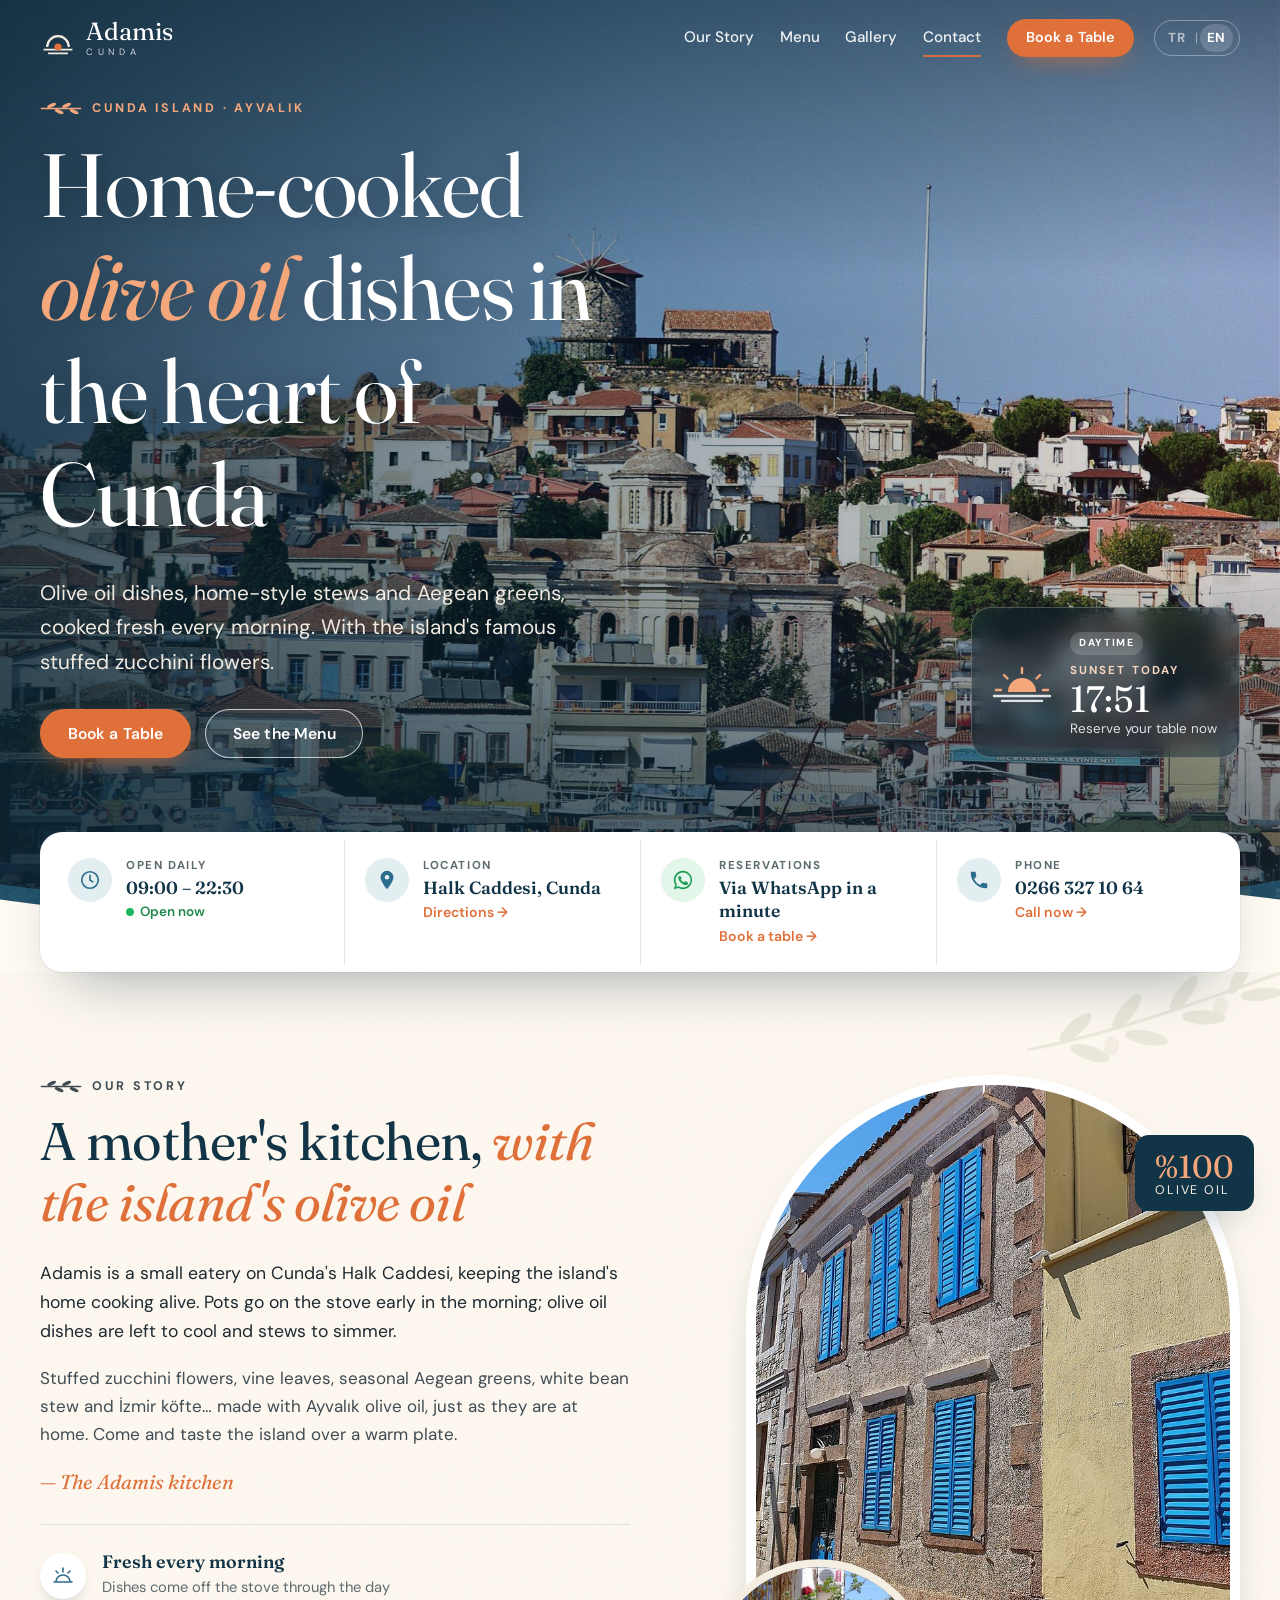
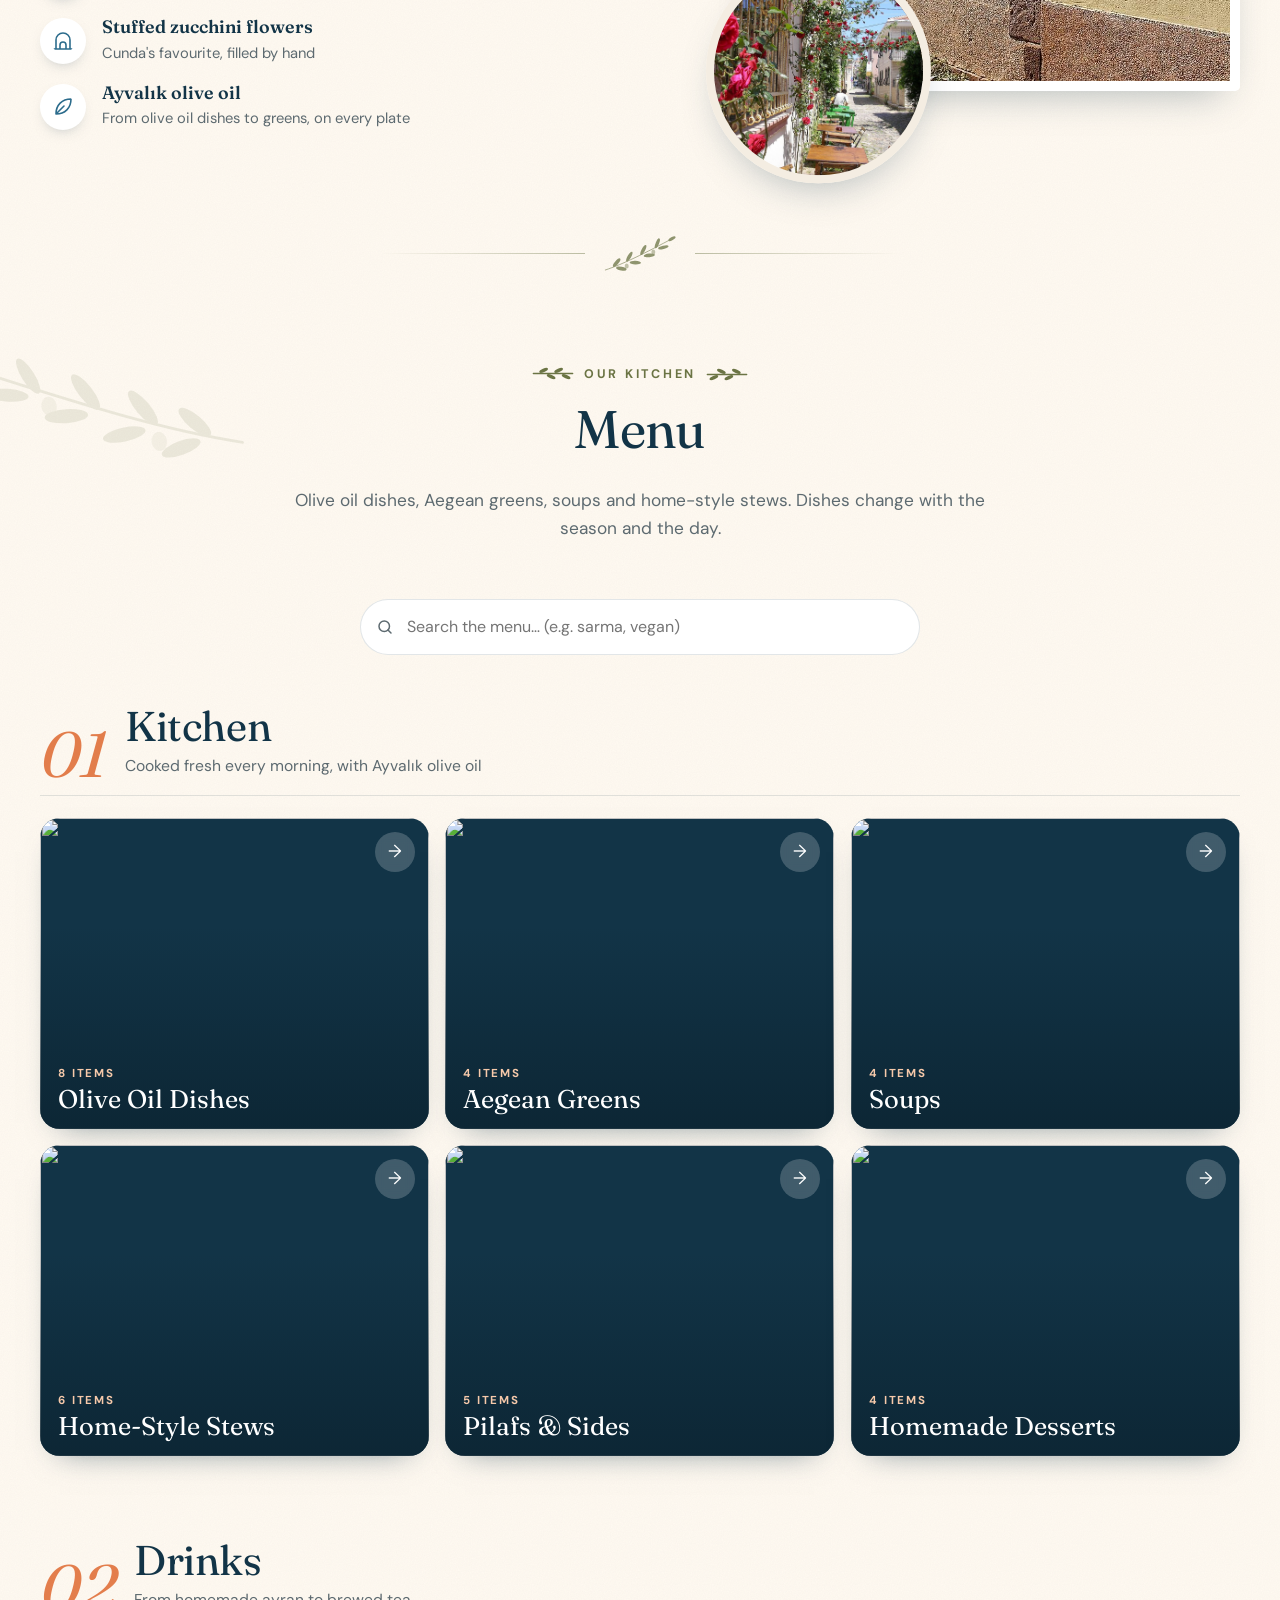
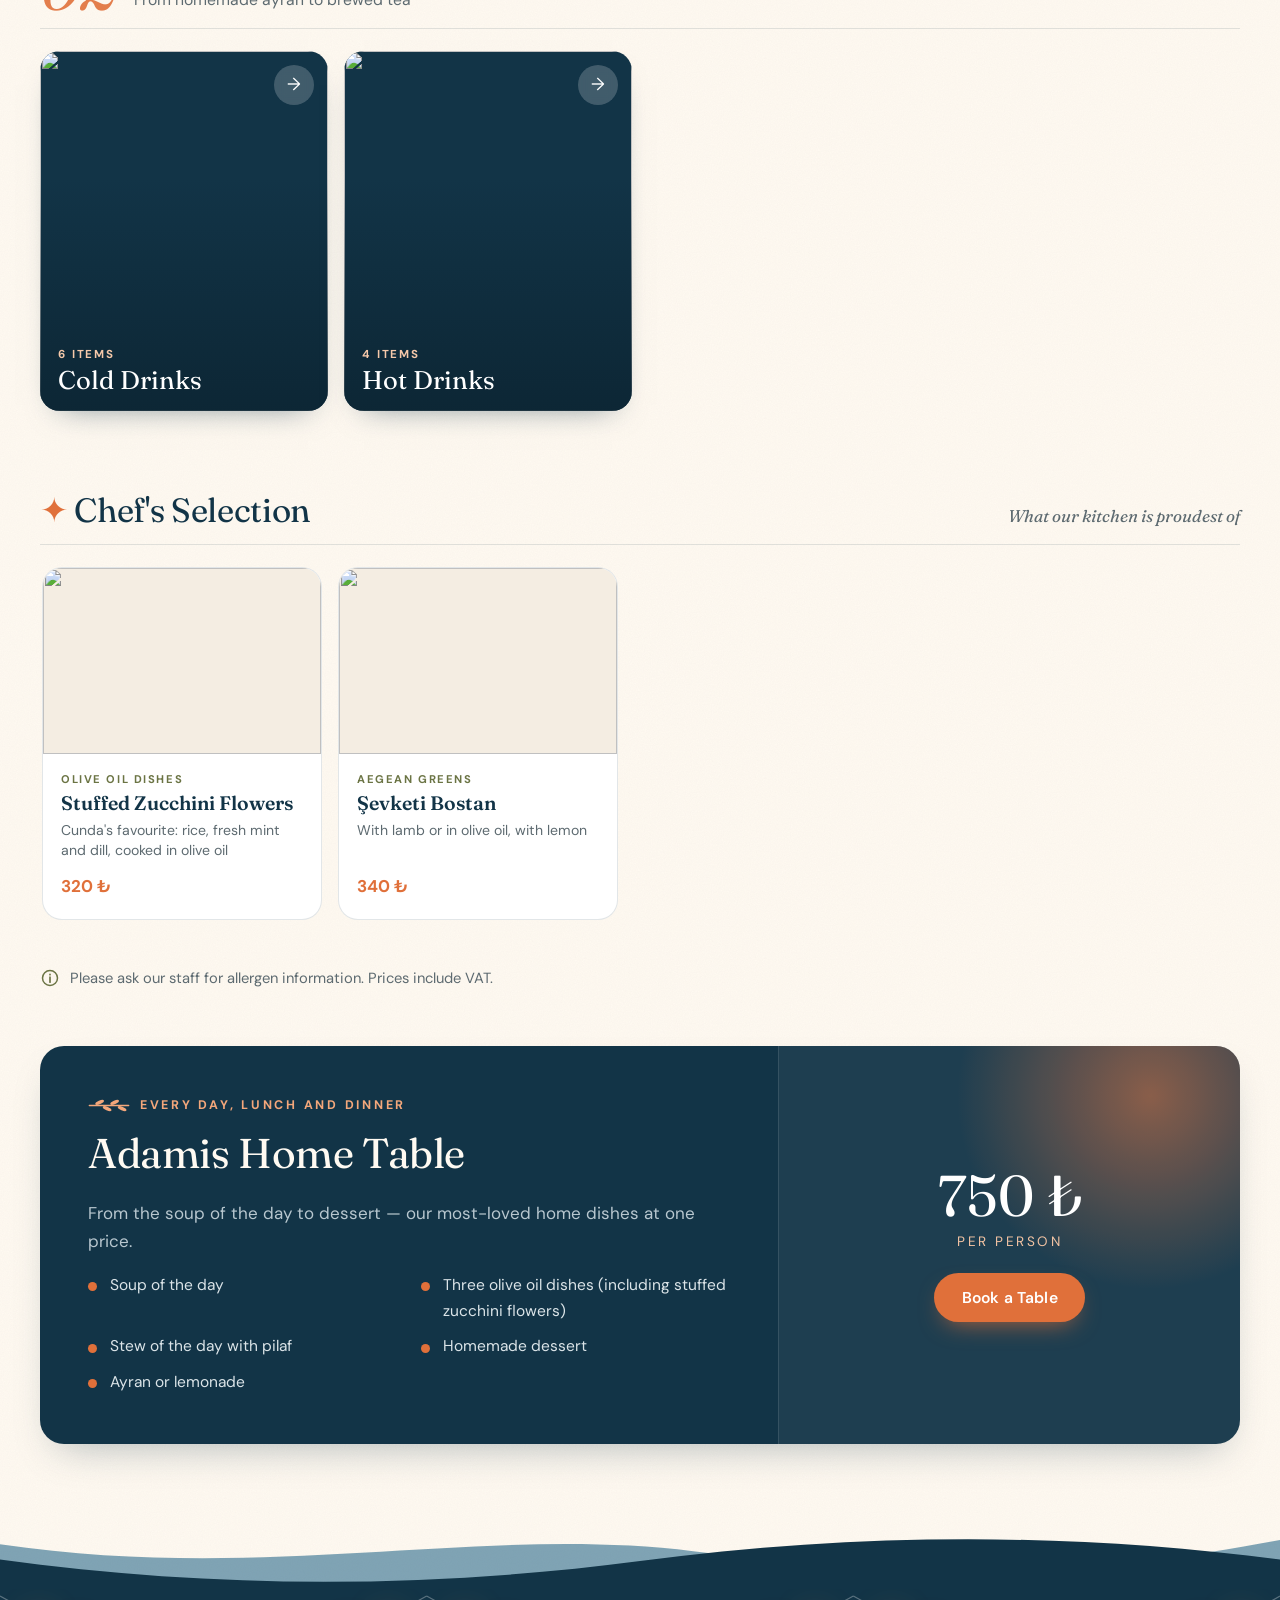
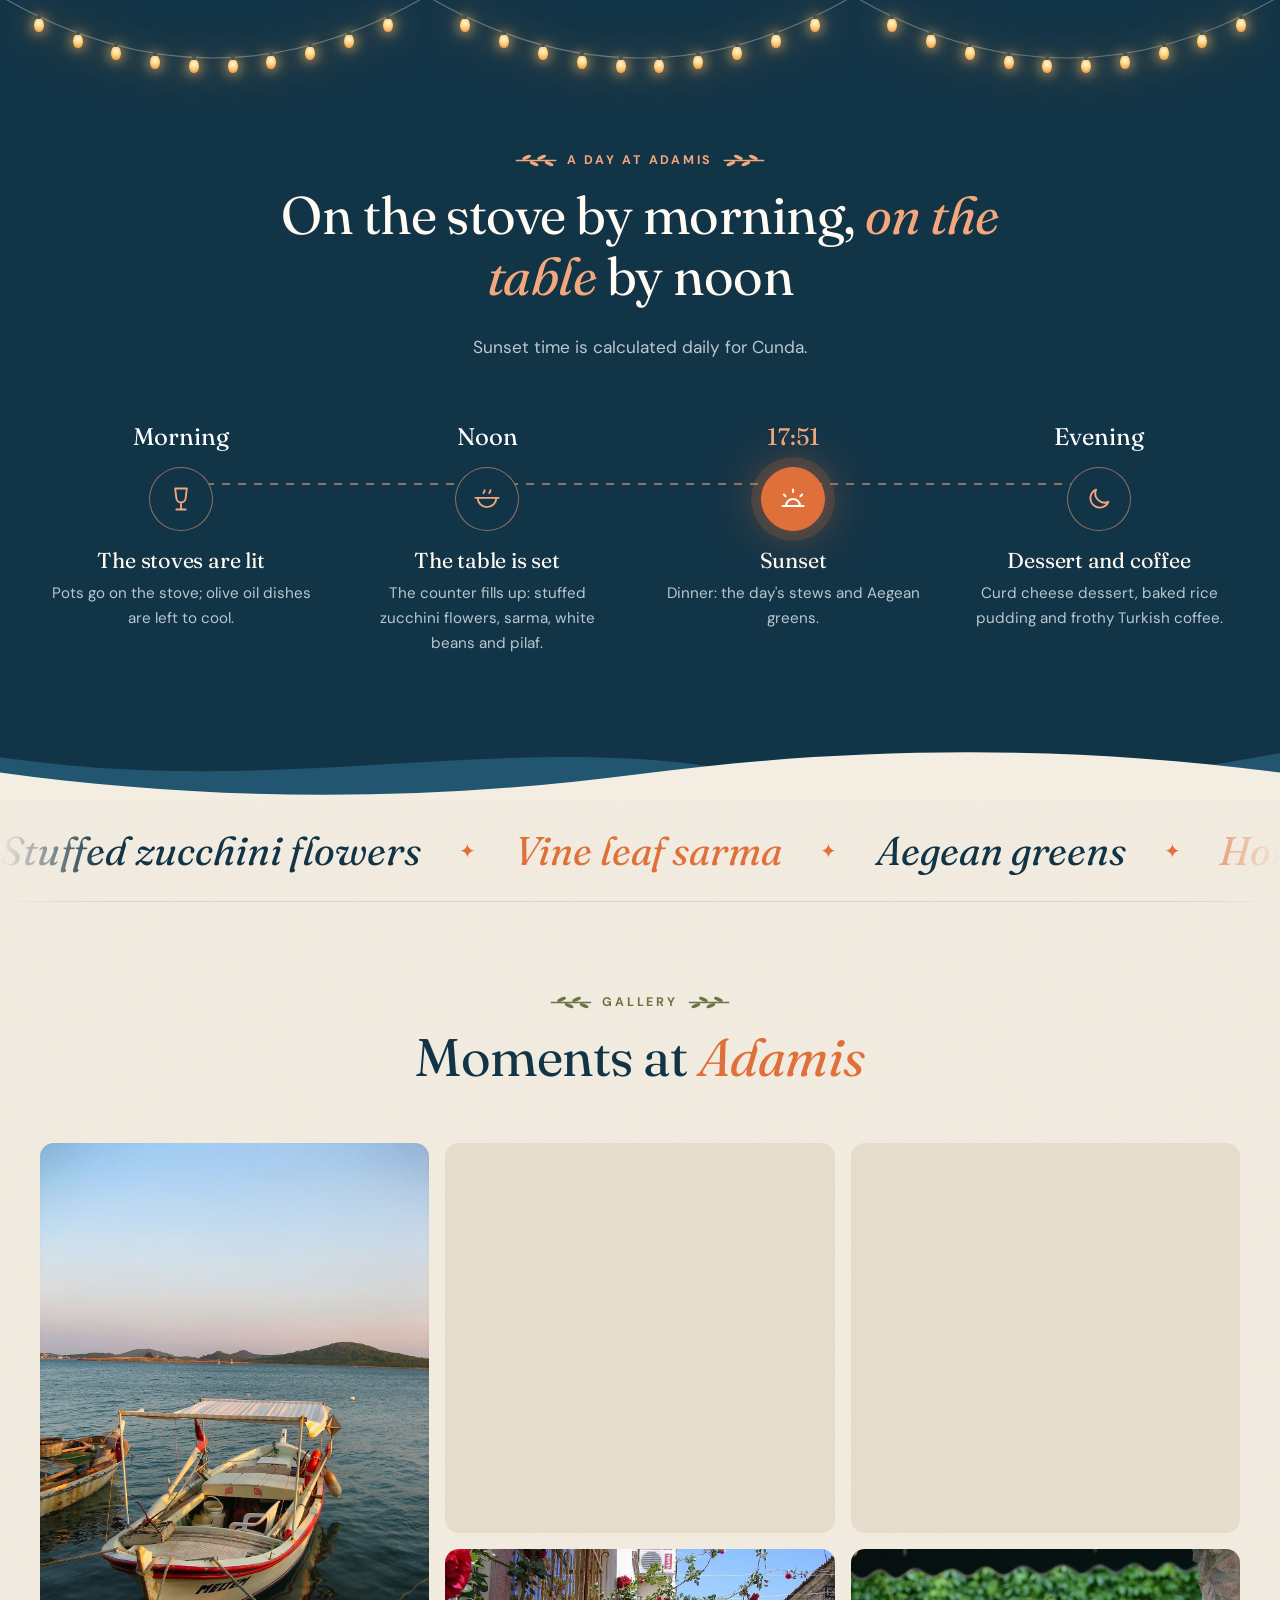
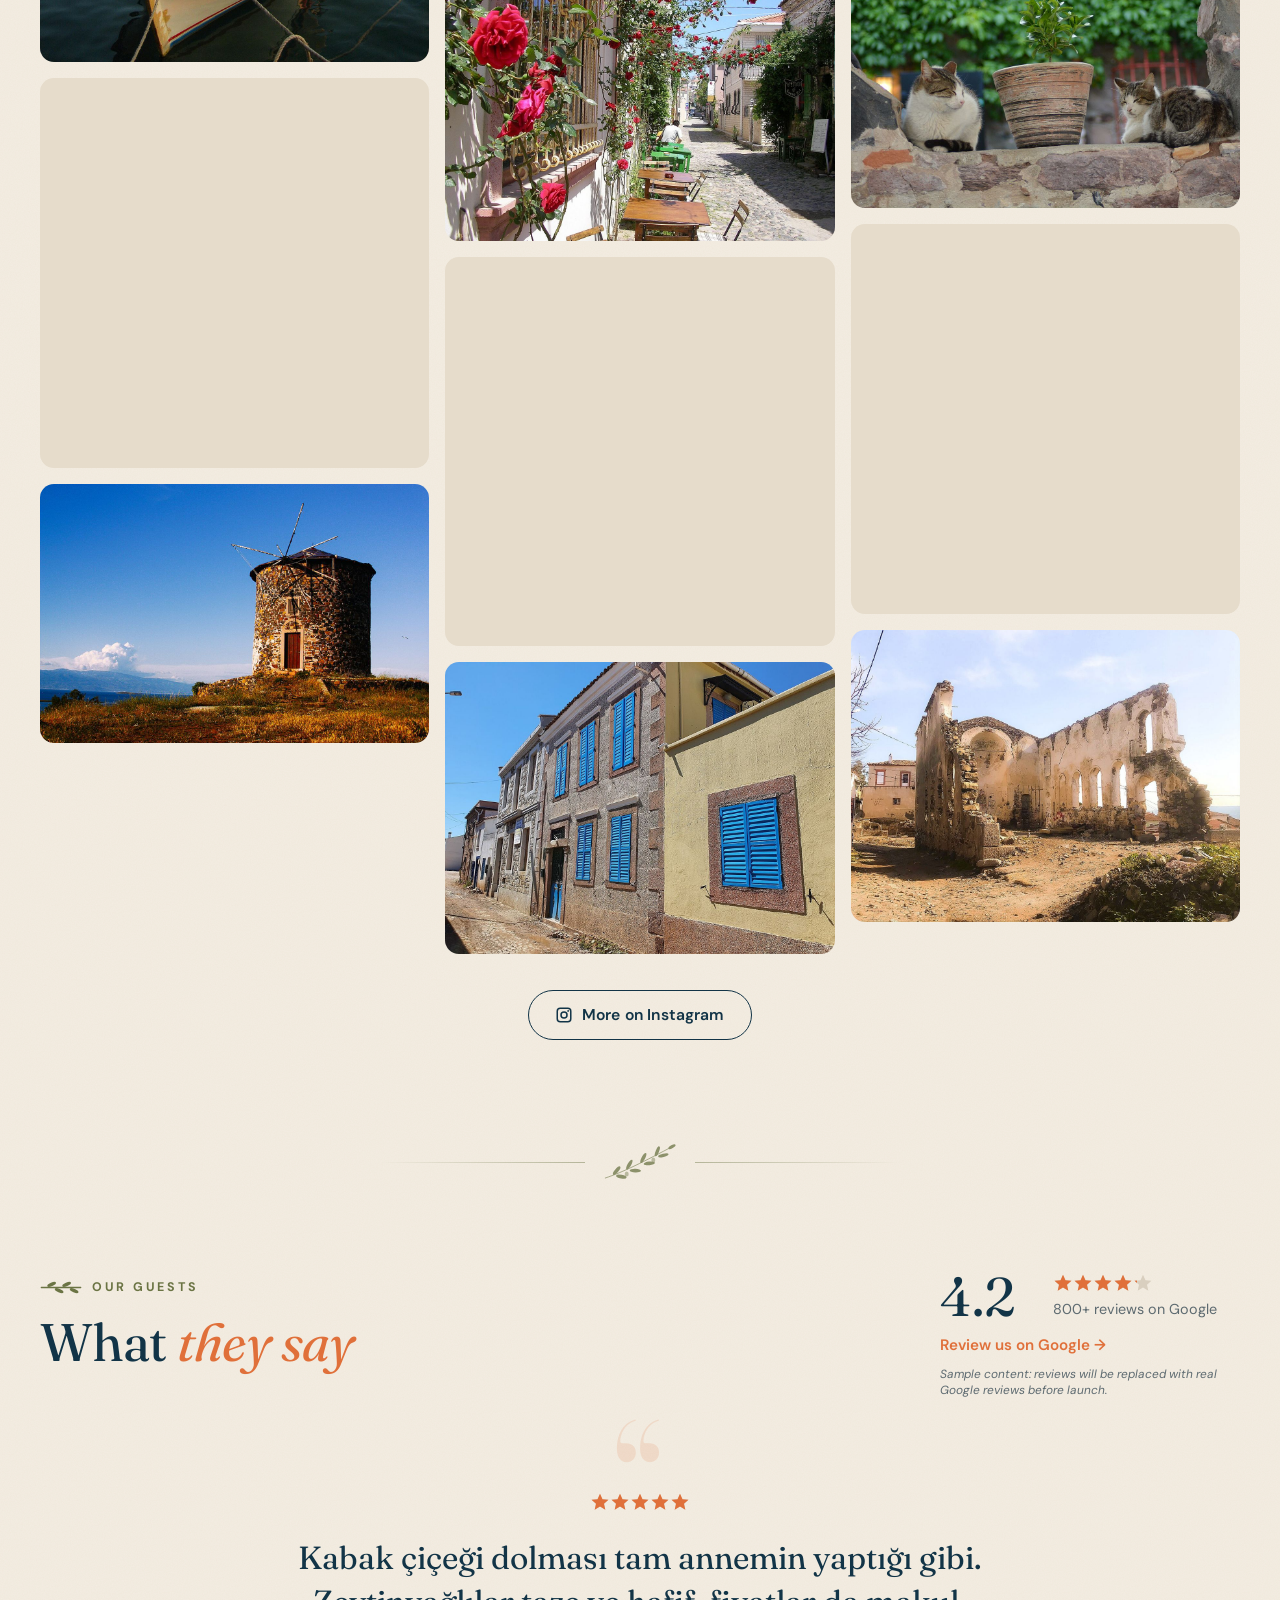
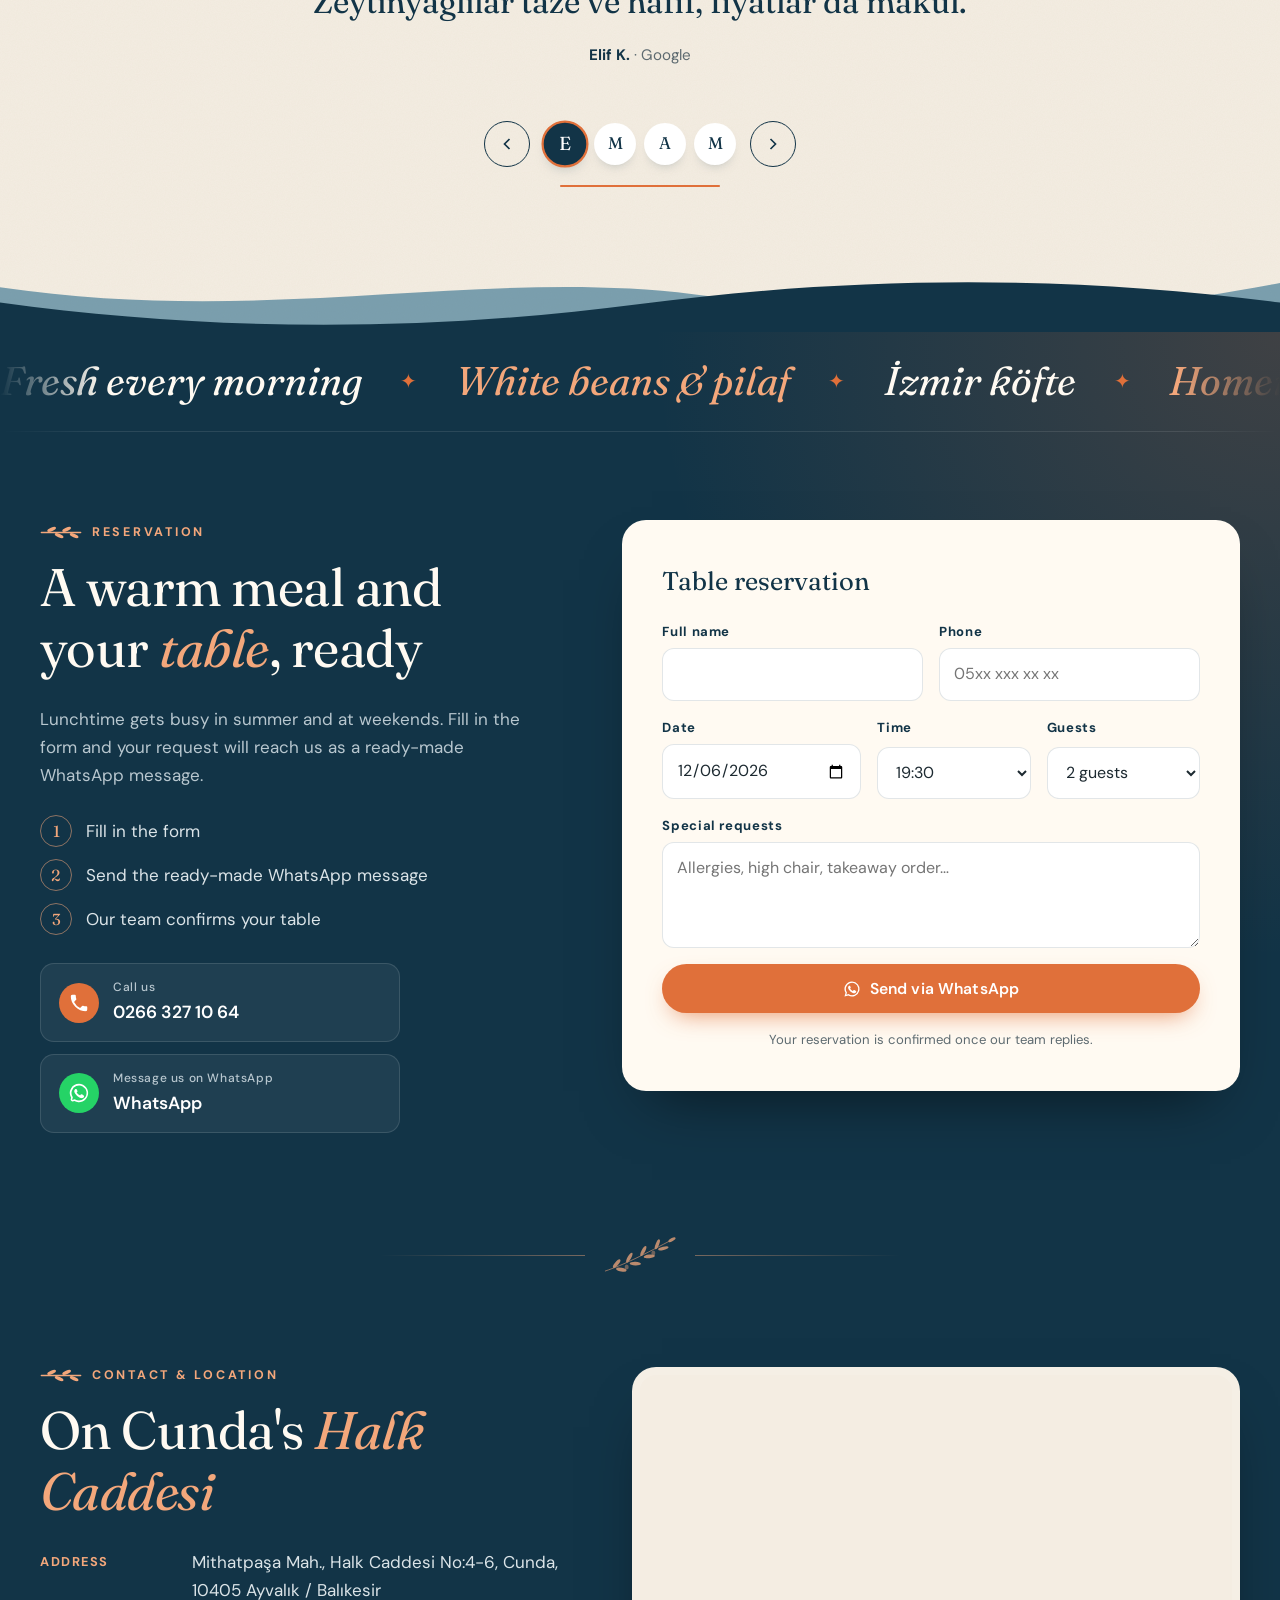
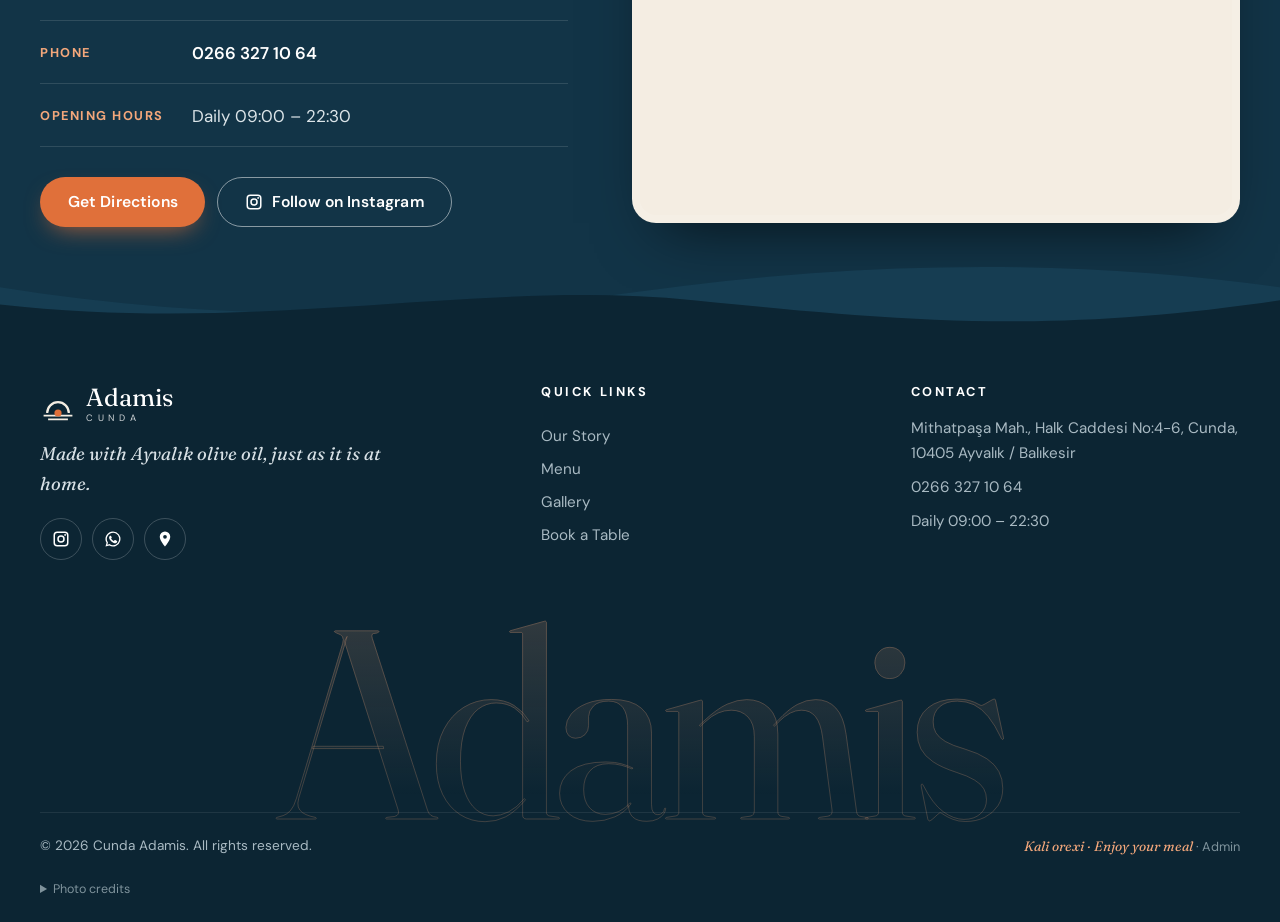
==== commit 0eeade3a: "Cunda Adamis Zeytinyağlı Ev Yemekleri sitesine dönüştürüldü Kardias kopyasından üretildi: konaklama " ====
--- a/index.html
+++ b/index.html
@@ -3,18 +3,16 @@
 <head>
   <meta charset="utf-8">
   <meta name="viewport" content="width=device-width, initial-scale=1, viewport-fit=cover">
-  <title>Kardias Cunda | Limana Bakan Teras Restoran &amp; Butik Otel – Ayvalık</title>
-  <meta name="description" content="Kardias Cunda: Cunda Adası'nın tepesinde, limana bakan taş terasta gün batımı sofrası. Taş fırın pizza, ev yapımı makarna, Ege mezeleri, rakı ve şarap. Ayvalık'ta butik otel.">
-  <meta name="keywords" content="Cunda restoran, Ayvalık pizza, Cunda gün batımı, Cunda rakı balık, Cunda meze, Ayvalık restoran, Cunda butik otel, Kardias Cunda">
+  <title>Cunda Adamis | Zeytinyağlı Ev Yemekleri – Ayvalık</title>
+  <meta name="description" content="Cunda Adamis: Cunda'nın Halk Caddesi'nde zeytinyağlı ev yemekleri. Kabak çiçeği dolması, yaprak sarma, Ege otları, tencere yemekleri ve ev tatlıları. Paket servis de var.">
+  <meta name="keywords" content="Cunda ev yemekleri, Cunda zeytinyağlı, Ayvalık ev yemekleri, kabak çiçeği dolması, Cunda lokanta, Adamis Cunda">
   <meta name="theme-color" content="#123447">
   <!-- Önizleme sürümü: arama motorları listelemesin. Gerçek yayında bu satırı silin. -->
   <meta name="robots" content="noindex, nofollow">
-  <link rel="canonical" href="https://www.kardiascunda.com/">
 
   <meta property="og:type" content="restaurant">
-  <meta property="og:title" content="Kardias Cunda – Limana bakan terasta gün batımı sofrası">
-  <meta property="og:description" content="Taş fırın pizzalar, ev yapımı makarnalar ve Ege mezeleri. Cunda'nın en güzel manzarasıyla.">
-  <meta property="og:image" content="https://www.kardiascunda.com/img/cunda/liman-1920.jpg">
+  <meta property="og:title" content="Cunda Adamis – Zeytinyağlı ev yemekleri">
+  <meta property="og:description" content="Her sabah taze pişen zeytinyağlılar, tencere yemekleri ve Ege otları. Cunda'nın Halk Caddesi'nde.">
   <meta property="og:locale" content="tr_TR">
   <meta property="og:locale:alternate" content="en_US">
 
@@ -31,16 +29,14 @@
   {
     "@context": "https://schema.org",
     "@type": "Restaurant",
-    "name": "Kardias Cunda",
-    "image": "https://www.kardiascunda.com/img/cunda/liman-1920.jpg",
-    "telephone": "+90 266 327 19 65",
-    "servesCuisine": ["Ege", "Akdeniz", "Pizza", "Makarna", "Meze"],
-    "priceRange": "₺₺₺",
+    "name": "Cunda Adamis Zeytinyağlı Ev Yemekleri",
+    "telephone": "+90 266 327 10 64",
+    "servesCuisine": ["Türk", "Ev Yemekleri", "Zeytinyağlı", "Ege"],
+    "priceRange": "₺₺",
     "acceptsReservations": true,
-    "menu": "https://www.kardiascunda.com/#menu",
     "address": {
       "@type": "PostalAddress",
-      "streetAddress": "Mithatpaşa Mah., 20082 Sokak No:4, Cunda",
+      "streetAddress": "Mithatpaşa Mah., Halk Caddesi No:4-6, Cunda",
       "addressLocality": "Ayvalık",
       "addressRegion": "Balıkesir",
       "postalCode": "10405",
@@ -49,8 +45,8 @@
     "openingHoursSpecification": [{
       "@type": "OpeningHoursSpecification",
       "dayOfWeek": ["Monday","Tuesday","Wednesday","Thursday","Friday","Saturday","Sunday"],
-      "opens": "14:00",
-      "closes": "00:00"
+      "opens": "09:00",
+      "closes": "22:30"
     }]
   }
   </script>
@@ -62,9 +58,9 @@
   <header class="nav" id="nav">
     <span class="nav__progress" id="navProgress" aria-hidden="true"></span>
     <div class="nav__inner container">
-      <a class="logo" href="#top" aria-label="Kardias Cunda">
+      <a class="logo" href="#top" aria-label="Cunda Adamis">
         <svg class="logo__mark" viewBox="0 0 40 40" aria-hidden="true"><path d="M8 30a12 12 0 0 1 24 0" fill="none" stroke="currentColor" stroke-width="2.4"/><path d="M4 33h32M9 37h22" stroke="currentColor" stroke-width="2"/><circle cx="20" cy="30" r="4" fill="var(--sunset)"/></svg>
-        <span class="logo__text">Kardias<small>Cunda</small></span>
+        <span class="logo__text">Adamis<small>Cunda</small></span>
       </a>
 
       <nav class="nav__menu" id="navMenu" aria-label="Ana menü">
@@ -72,13 +68,12 @@
         <a href="#menu" data-i18n="nav.menu">Menü</a>
         <a href="#etkinlikler" data-i18n="nav.events">Etkinlikler</a>
         <a href="#galeri" data-i18n="nav.gallery">Galeri</a>
-        <a href="#konaklama" data-i18n="nav.stay">Konaklama</a>
         <a href="#iletisim" data-i18n="nav.contact">İletişim</a>
         <a href="#rezervasyon" class="btn btn--sunset btn--sm nav__cta" data-i18n="cta.book">Masa Ayırt</a>
         <div class="nav__extra">
-          <a href="tel:+902663271965" class="nav__extra-link"><svg viewBox="0 0 24 24" aria-hidden="true"><use href="#i-phone"/></svg><span data-bind="phoneDisplay">0266 327 19 65</span></a>
-          <span class="nav__extra-link"><svg viewBox="0 0 24 24" aria-hidden="true"><circle cx="12" cy="12" r="9" fill="none" stroke="currentColor" stroke-width="1.8"/><path d="M12 7v5l3 2" fill="none" stroke="currentColor" stroke-width="1.8" stroke-linecap="round"/></svg><span><span data-i18n="c.daily">Her gün</span> <span data-bind="hours">14:00 – 00:00</span></span></span>
-          <p class="nav__extra-note">Kalispera · Cunda</p>
+          <a href="tel:+902663271064" class="nav__extra-link"><svg viewBox="0 0 24 24" aria-hidden="true"><use href="#i-phone"/></svg><span data-bind="phoneDisplay">0266 327 10 64</span></a>
+          <span class="nav__extra-link"><svg viewBox="0 0 24 24" aria-hidden="true"><circle cx="12" cy="12" r="9" fill="none" stroke="currentColor" stroke-width="1.8"/><path d="M12 7v5l3 2" fill="none" stroke="currentColor" stroke-width="1.8" stroke-linecap="round"/></svg><span><span data-i18n="c.daily">Her gün</span> <span data-bind="hours">09:00 – 22:30</span></span></span>
+          <p class="nav__extra-note">Kalimera · Cunda</p>
         </div>
       </nav>
 
@@ -101,8 +96,8 @@
       <div class="hero__content container">
         <div class="hero__copy">
           <p class="eyebrow eyebrow--light" data-i18n="hero.eyebrow">Cunda Adası · Ayvalık</p>
-          <h1 class="hero__title" data-i18n="hero.title">Limana bakan terasta <em>gün batımı</em> sofrası</h1>
-          <p class="hero__lead" data-i18n="hero.lead">Taş fırından çıtır pizzalar, ev yapımı makarnalar ve Ege mezeleri. Cunda'nın en güzel manzarasıyla.</p>
+          <h1 class="hero__title" data-i18n="hero.title">Cunda'nın kalbinde <em>zeytinyağlı</em> ev yemekleri</h1>
+          <p class="hero__lead" data-i18n="hero.lead">Her sabah taze pişen zeytinyağlılar, tencere yemekleri ve Ege otları. Adanın meşhur kabak çiçeği dolmasıyla.</p>
           <div class="hero__actions">
             <a href="#rezervasyon" class="btn btn--sunset" data-i18n="cta.book">Masa Ayırt</a>
             <a href="#menu" class="btn btn--ghost" data-i18n="cta.menu">Menüyü Gör</a>
@@ -133,7 +128,7 @@
             <span class="infobar__icon"><svg viewBox="0 0 24 24" aria-hidden="true"><circle cx="12" cy="12" r="9" fill="none" stroke="currentColor" stroke-width="1.8"/><path d="M12 7v5l3 2" fill="none" stroke="currentColor" stroke-width="1.8" stroke-linecap="round"/></svg></span>
             <span class="infobar__text">
               <small data-i18n="info.hours">Her gün</small>
-              <strong data-bind="hours">14:00 – 00:00</strong>
+              <strong data-bind="hours">09:00 – 22:30</strong>
               <span class="status" id="openStatus"></span>
             </span>
           </li>
@@ -141,8 +136,8 @@
             <span class="infobar__icon"><svg viewBox="0 0 24 24" aria-hidden="true"><use href="#i-pin"/></svg></span>
             <span class="infobar__text">
               <small data-i18n="info.where">Konum</small>
-              <strong data-i18n="info.wherev">Cunda tepesi, meydanın üstü</strong>
-              <a href="https://www.google.com/maps/dir/?api=1&destination=Kardias+Cunda+Mithatpa%C5%9Fa+Ayval%C4%B1k" data-maps="dir" target="_blank" rel="noopener" class="infobar__link" data-i18n="info.dir">Yol tarifi →</a>
+              <strong data-i18n="info.wherev">Halk Caddesi, Cunda</strong>
+              <a href="https://www.google.com/maps/dir/?api=1&destination=Adamis+Zeytinya%C4%9Fl%C4%B1+Ev+Yemekleri+Cunda+Ayval%C4%B1k" data-maps="dir" target="_blank" rel="noopener" class="infobar__link" data-i18n="info.dir">Yol tarifi →</a>
             </span>
           </li>
           <li class="infobar__item">
@@ -157,8 +152,8 @@
             <span class="infobar__icon"><svg viewBox="0 0 24 24" aria-hidden="true"><use href="#i-phone"/></svg></span>
             <span class="infobar__text">
               <small data-i18n="info.call">Telefon</small>
-              <strong><span data-bind="phoneDisplay">0266 327 19 65</span></strong>
-              <a href="tel:+902663271965" class="infobar__link" data-i18n="info.callcta">Hemen ara →</a>
+              <strong><span data-bind="phoneDisplay">0266 327 10 64</span></strong>
+              <a href="tel:+902663271064" class="infobar__link" data-i18n="info.callcta">Hemen ara →</a>
             </span>
           </li>
         </ul>
@@ -171,23 +166,23 @@
       <div class="container story">
         <div class="story__text reveal">
           <p class="eyebrow" data-i18n="story.eyebrow">Hikâyemiz</p>
-          <h2 class="h2" data-i18n="story.title">Rum mahallesinde, <em>yüz yıllık</em> bir taş evde</h2>
-          <p class="lead-p" data-i18n="story.p1">Kardias, Cunda'nın eski Rum mahallesinin en tepesinde, 19. yüzyıldan kalma bir taş evde yaşıyor. Kalın duvarları, ahşap kepenkleri ve kemerli pencereleriyle bu ev; adanın balıkçılarını, zeytin tüccarlarını ve uzun yaz akşamlarını görmüş.</p>
-          <p data-i18n="story.p2">Biz de o akşamları geri getirmek istedik. Taş fırında her gün yoğrulan hamur, elde açılan makarnalar, Ayvalık'ın otları ve zeytinyağıyla hazırlanan mezeler… Hepsi, limana ve meydana bakan terasımızda, güneş denize inerken sofraya geliyor.</p>
-          <p class="story__sign" data-i18n="story.sign">— Kardias ailesi</p>
+          <h2 class="h2" data-i18n="story.title">Annelerin mutfağı, <em>adanın zeytinyağıyla</em></h2>
+          <p class="lead-p" data-i18n="story.p1">Adamis, Cunda'nın Halk Caddesi'nde, adanın ev mutfağını yaşatan bir lokanta. Yemekler sabah erkenden ocağa konur; zeytinyağlılar soğumaya, tencere yemekleri demlenmeye bırakılır.</p>
+          <p data-i18n="story.p2">Kabak çiçeği dolması, yaprak sarma, mevsimin Ege otları, kuru fasulye ve İzmir köfte… Ayvalık zeytinyağıyla, evde nasıl pişiyorsa öyle. Gelin, bir tabak sıcak yemekle adanın tadına bakın.</p>
+          <p class="story__sign" data-i18n="story.sign">— Adamis mutfağı</p>
 
           <ul class="pillars">
             <li>
               <svg viewBox="0 0 24 24" aria-hidden="true"><path d="M3 18h18M5 18c0-4 3-7 7-7s7 3 7 7M12 8V4M7 9 5 7m12 2 2-2" fill="none" stroke="currentColor" stroke-width="1.6" stroke-linecap="round"/></svg>
-              <span><strong data-i18n="feat.1.t">Limana bakan teras</strong><small data-i18n="feat.1.d">Adanın en güzel gün batımı</small></span>
+              <span><strong data-i18n="feat.1.t">Her sabah taze</strong><small data-i18n="feat.1.d">Yemekler gün içinde ocaktan iner</small></span>
             </li>
             <li>
               <svg viewBox="0 0 24 24" aria-hidden="true"><path d="M3 20h18M5 20V11a7 7 0 0 1 14 0v9M9 20v-4a3 3 0 0 1 6 0v4" fill="none" stroke="currentColor" stroke-width="1.6" stroke-linecap="round"/></svg>
-              <span><strong data-i18n="feat.2.t">Taş fırın, günlük hamur</strong><small data-i18n="feat.2.d">Her sabah yoğrulur, odun ateşinde pişer</small></span>
+              <span><strong data-i18n="feat.2.t">Kabak çiçeği dolması</strong><small data-i18n="feat.2.d">Cunda'nın meşhuru, el doldurması</small></span>
             </li>
             <li>
               <svg viewBox="0 0 24 24" aria-hidden="true"><use href="#i-leaf"/></svg>
-              <span><strong data-i18n="feat.3.t">Ayvalık zeytinyağı</strong><small data-i18n="feat.3.d">Mezelerden tatlıya, sofranın her köşesinde</small></span>
+              <span><strong data-i18n="feat.3.t">Ayvalık zeytinyağı</strong><small data-i18n="feat.3.d">Zeytinyağlılardan otlara, her tabakta</small></span>
             </li>
           </ul>
         </div>
@@ -196,7 +191,7 @@
             <img data-img="story" src="img/cunda/tas-ev.jpg" loading="lazy" decoding="async" alt="Cunda'da mavi kepenkli eski bir taş Rum evi" width="1200" height="900">
           </div>
           <img class="story__inset" data-img="storyInset" data-parallax="0.08" src="img/cunda/gullu-sokak.jpg" loading="lazy" decoding="async" alt="Cunda'da güllerle bezeli bir sokak" width="1200" height="900">
-          <figcaption class="story__badge"><strong>1890</strong><span data-i18n="story.badge">taş ev</span></figcaption>
+          <figcaption class="story__badge"><strong>%100</strong><span data-i18n="story.badge">zeytinyağı</span></figcaption>
         </figure>
       </div>
     </section>
@@ -209,13 +204,13 @@
         <header class="section__head reveal">
           <p class="eyebrow" data-i18n="menu.eyebrow">Mutfağımız</p>
           <h2 class="h2" data-i18n="menu.title">Menü</h2>
-          <p class="section__lead" data-i18n="menu.lead">Ege'nin mevsimine göre değişen mezeler, taş fırın pizzalar ve el yapımı makarnalar.</p>
+          <p class="section__lead" data-i18n="menu.lead">Zeytinyağlılar, Ege otları, çorbalar ve tencere yemekleri. Çeşitler mevsime ve güne göre değişir.</p>
         </header>
 
         <div class="menu-search reveal">
           <label class="search">
             <svg viewBox="0 0 24 24" aria-hidden="true"><circle cx="11" cy="11" r="7" fill="none" stroke="currentColor" stroke-width="2"/><path d="m20 20-4-4" stroke="currentColor" stroke-width="2" stroke-linecap="round"/></svg>
-            <input type="search" id="menuSearch" placeholder="Menüde ara… (ör. karides, vegan)" data-i18n-placeholder="menu.search" aria-label="Menüde ara" autocomplete="off">
+            <input type="search" id="menuSearch" placeholder="Menüde ara… (ör. sarma, vegan)" data-i18n-placeholder="menu.search" aria-label="Menüde ara" autocomplete="off">
           </label>
         </div>
 
@@ -231,53 +226,53 @@
 
         <aside class="setmenu reveal" id="setMenu" aria-labelledby="setMenuTitle">
           <div class="setmenu__body">
-            <p class="eyebrow eyebrow--light" data-i18n="set.eyebrow">Her akşam, gün batımında</p>
-            <h3 id="setMenuTitle" class="setmenu__title">Fiks Gün Batımı Menüsü</h3>
+            <p class="eyebrow eyebrow--light" data-i18n="set.eyebrow">Her gün, öğle ve akşam</p>
+            <h3 id="setMenuTitle" class="setmenu__title">Adamis Ev Sofrası</h3>
             <p class="setmenu__desc"></p>
             <ul class="setmenu__list"></ul>
           </div>
           <div class="setmenu__price">
             <span class="setmenu__amount"></span>
             <span class="setmenu__per"></span>
-            <a href="#rezervasyon" class="btn btn--sunset js-terrace" data-i18n="set.cta">Terasa Yer Ayırt</a>
+            <a href="#rezervasyon" class="btn btn--sunset js-setbook" data-i18n="set.cta">Masa Ayırt</a>
           </div>
         </aside>
       </div>
     </section>
 
-    <!-- 5. GECE: BİR KARDİAS AKŞAMI + ETKİNLİKLER -->
+    <!-- 5. BİR ADAMİS GÜNÜ + ETKİNLİKLER -->
     <section class="section section--navy evening wave wave--stone has-garland" id="aksam" aria-labelledby="eveningTitle">
       <div class="garland" id="garland" aria-hidden="true"></div>
       <div class="container">
         <header class="section__head reveal">
-          <p class="eyebrow eyebrow--light" data-i18n="eve.eyebrow">Bir Kardias akşamı</p>
-          <h2 class="h2" id="eveningTitle" data-i18n="eve.title">Güneş batarken <em>sofra</em> kurulur</h2>
-          <p class="section__lead" data-i18n="eve.lead">Saatler her gün Cunda'nın gerçek gün batımına göre hesaplanır.</p>
+          <p class="eyebrow eyebrow--light" data-i18n="eve.eyebrow">Bir Adamis günü</p>
+          <h2 class="h2" id="eveningTitle" data-i18n="eve.title">Sabah ocakta, öğlen <em>sofrada</em></h2>
+          <p class="section__lead" data-i18n="eve.lead">Gün batımı saati her gün Cunda'ya göre hesaplanır.</p>
         </header>
         <ol class="timeline">
           <li class="timeline__step reveal">
-            <span class="timeline__time" data-eve="arrive">--:--</span>
+            <span class="timeline__time" data-i18n="eve.1.time">Sabah</span>
             <span class="timeline__dot"><svg viewBox="0 0 24 24" aria-hidden="true"><path d="M7 3h10l-1 8a4 4 0 0 1-8 0zM12 15v5M8 21h8" fill="none" stroke="currentColor" stroke-width="1.6" stroke-linecap="round" stroke-linejoin="round"/></svg></span>
-            <h3 data-i18n="eve.1.t">Terasa varış</h3>
-            <p data-i18n="eve.1.d">İlk kadeh rakı ya da roze, yanında Ayvalık zeytinleri.</p>
+            <h3 data-i18n="eve.1.t">Ocaklar yanar</h3>
+            <p data-i18n="eve.1.d">Tencereler ocağa konur, zeytinyağlılar soğumaya bırakılır.</p>
+          </li>
+          <li class="timeline__step reveal">
+            <span class="timeline__time" data-i18n="eve.2.time">Öğle</span>
+            <span class="timeline__dot"><svg viewBox="0 0 24 24" aria-hidden="true"><path d="M4 11h16a8 8 0 0 1-16 0zM2 11h20M9 7c0-1 1-1.5 1-2.5M14 7c0-1 1-1.5 1-2.5" fill="none" stroke="currentColor" stroke-width="1.6" stroke-linecap="round" stroke-linejoin="round"/></svg></span>
+            <h3 data-i18n="eve.2.t">Sofra kurulur</h3>
+            <p data-i18n="eve.2.d">Vitrin dolar: kabak çiçeği dolması, sarma, kuru fasulye ve pilav.</p>
           </li>
           <li class="timeline__step timeline__step--sun reveal">
             <span class="timeline__time" data-eve="sunset">--:--</span>
             <span class="timeline__dot"><svg viewBox="0 0 24 24" aria-hidden="true"><path d="M3 18h18M6 18a6 6 0 0 1 12 0M12 6V4M5.6 9.6 4.2 8.2M18.4 9.6l1.4-1.4" fill="none" stroke="currentColor" stroke-width="1.8" stroke-linecap="round"/></svg></span>
-            <h3 data-i18n="eve.2.t">Gün batımı</h3>
-            <p data-i18n="eve.2.d">Güneş denize inerken soğuk mezeler ve Girit ezmesi sofrada.</p>
+            <h3 data-i18n="eve.3.t">Gün batımı</h3>
+            <p data-i18n="eve.3.d">Akşam sofrası: günün tencere yemekleri ve Ege otları.</p>
           </li>
           <li class="timeline__step reveal">
-            <span class="timeline__time" data-eve="oven">--:--</span>
-            <span class="timeline__dot"><svg viewBox="0 0 24 24" aria-hidden="true"><path d="M3 20h18M5 20V11a7 7 0 0 1 14 0v9M9 20v-4a3 3 0 0 1 6 0v4" fill="none" stroke="currentColor" stroke-width="1.6" stroke-linecap="round"/></svg></span>
-            <h3 data-i18n="eve.3.t">Taş fırın saati</h3>
-            <p data-i18n="eve.3.d">Çıtır pizzalar, ev yapımı makarnalar ve günün balığı.</p>
-          </li>
-          <li class="timeline__step reveal">
-            <span class="timeline__time">22:00</span>
+            <span class="timeline__time" data-i18n="eve.4.time">Akşam</span>
             <span class="timeline__dot"><svg viewBox="0 0 24 24" aria-hidden="true"><path d="M20 14.5A8 8 0 0 1 9.5 4 8 8 0 1 0 20 14.5z" fill="none" stroke="currentColor" stroke-width="1.6" stroke-linejoin="round"/></svg></span>
-            <h3 data-i18n="eve.4.t">Gece ışıkları</h3>
-            <p data-i18n="eve.4.d">Süs ışıkları yanar; sakızlı dondurma ve Türk kahvesi.</p>
+            <h3 data-i18n="eve.4.t">Tatlı ve kahve</h3>
+            <p data-i18n="eve.4.d">Lor tatlısı, fırın sütlaç ve köpüklü Türk kahvesi.</p>
           </li>
         </ol>
       </div>
@@ -288,46 +283,10 @@
       <div class="container">
         <header class="section__head reveal">
           <p class="eyebrow eyebrow--light" data-i18n="events.eyebrow">Etkinlikler</p>
-          <h2 class="h2" data-i18n="events.title">Terasta <em>özel</em> akşamlar</h2>
-          <p class="section__lead" data-i18n="events.lead">Müzik, şarap ve kutlamalar için Cunda'nın en romantik sahnesi.</p>
+          <h2 class="h2" data-i18n="events.title">Paket servis &amp; <em>kalabalık</em> sofralar</h2>
+          <p class="section__lead" data-i18n="events.lead">Ev yemeklerimizi evinize götürün ya da kalabalık sofranızı bize bırakın.</p>
         </header>
         <div class="events" id="eventsList">
-          <article class="event reveal">
-            <div class="event__media"><img src="https://images.unsplash.com/photo-1514933651103-005eec06c04b?w=700&q=70&auto=format&fit=crop" loading="lazy" decoding="async" alt="" width="700" height="460"></div>
-            <div class="event__body">
-              <span class="event__when" data-i18n="ev.1.when">Cuma &amp; Cumartesi · 21:00</span>
-              <h3 data-i18n="ev.1.t">Canlı Müzik Geceleri</h3>
-              <p data-i18n="ev.1.d">Akustik, caz ve Ege ezgileri; yıldızların altında, rakı kadehleri eşliğinde.</p>
-              <button type="button" class="btn btn--outline-light btn--sm js-info" data-i18n="cta.info">Bilgi Al</button>
-            </div>
-          </article>
-          <article class="event reveal">
-            <div class="event__media"><img src="https://images.unsplash.com/photo-1510812431401-41d2bd2722f3?w=700&q=70&auto=format&fit=crop" loading="lazy" decoding="async" alt="" width="700" height="460"></div>
-            <div class="event__body">
-              <span class="event__when" data-i18n="ev.2.when">Her ay · Çarşamba</span>
-              <h3 data-i18n="ev.2.t">Şarap Tadımı Akşamları</h3>
-              <p data-i18n="ev.2.d">Urla, Bozcaada ve Şirince bağlarından şaraplar, şefin eşleştirme tabaklarıyla.</p>
-              <button type="button" class="btn btn--outline-light btn--sm js-info" data-i18n="cta.info">Bilgi Al</button>
-            </div>
-          </article>
-          <article class="event reveal">
-            <div class="event__media"><img src="https://images.unsplash.com/photo-1488477181946-6428a0291777?w=700&q=70&auto=format&fit=crop" loading="lazy" decoding="async" alt="" width="700" height="460"></div>
-            <div class="event__body">
-              <span class="event__when" data-i18n="ev.3.when">Doğum günü · Evlilik teklifi · Nişan</span>
-              <h3 data-i18n="ev.3.t">Özel Gün Organizasyonları</h3>
-              <p data-i18n="ev.3.d">Çiçekler, mumlar, pasta ve size özel bir köşe; gerisini biz düşünürüz.</p>
-              <button type="button" class="btn btn--outline-light btn--sm js-info" data-i18n="cta.info">Bilgi Al</button>
-            </div>
-          </article>
-          <article class="event reveal">
-            <div class="event__media"><img src="https://images.unsplash.com/photo-1528605248644-14dd04022da1?w=700&q=70&auto=format&fit=crop" loading="lazy" decoding="async" alt="" width="700" height="460"></div>
-            <div class="event__body">
-              <span class="event__when" data-i18n="ev.4.when">10 – 60 kişi</span>
-              <h3 data-i18n="ev.4.t">Grup Yemekleri</h3>
-              <p data-i18n="ev.4.d">Şirket yemekleri, mezuniyetler ve kalabalık sofralar için özel menüler.</p>
-              <button type="button" class="btn btn--outline-light btn--sm js-info" data-i18n="cta.info">Bilgi Al</button>
-            </div>
-          </article>
         </div>
       </div>
       </div>
@@ -339,7 +298,7 @@
       <div class="container">
         <header class="section__head reveal">
           <p class="eyebrow" data-i18n="gallery.eyebrow">Galeri</p>
-          <h2 class="h2" data-i18n="gallery.title">Kardias'tan <em>kareler</em></h2>
+          <h2 class="h2" data-i18n="gallery.title">Adamis'ten <em>kareler</em></h2>
         </header>
         <div class="masonry" id="gallery"></div>
         <p class="gallery__more reveal">
@@ -351,29 +310,6 @@
       </div>
     </section>
 
-    <!-- 8. KONAKLAMA -->
-    <section class="section section--stone section--joined" id="konaklama">
-      <div class="container"><div class="divider" aria-hidden="true"><span></span><svg viewBox="0 0 220 120"><use href="#i-branch"/></svg><span></span></div></div>
-      <div class="container stay">
-        <div class="stay__media reveal">
-          <img class="stay__img stay__img--main" data-img="stay" src="https://images.unsplash.com/photo-1611892440504-42a792e24d32?w=900&q=70&auto=format&fit=crop" loading="lazy" decoding="async" alt="Butik otel odası" width="900" height="675">
-          <img class="stay__img stay__img--small" data-img="staySmall" data-parallax="0.08" src="img/cunda/tas-konak.jpg" loading="lazy" decoding="async" alt="Cunda'da taş bir konak" width="700" height="466">
-        </div>
-        <div class="stay__text reveal">
-          <p class="eyebrow" data-i18n="stay.eyebrow">Konaklama</p>
-          <h2 class="h2" data-i18n="stay.title">Akşam yemeğinden sonra, <em>sadece birkaç basamak</em></h2>
-          <p data-i18n="stay.p">Kardias aynı zamanda butik bir otel. Taş duvarlı, ahşap tavanlı odalarımız Cunda'nın sakin sabahlarına uyanmak için tasarlandı. Sabah kahvaltısı terasta, deniz manzarasıyla.</p>
-          <ul class="stay__list">
-            <li data-i18n="stay.l1">Deniz veya bahçe manzaralı odalar</li>
-            <li data-i18n="stay.l2">Terasta serpme Ege kahvaltısı dahil</li>
-            <li data-i18n="stay.l3">Klima, ücretsiz Wi-Fi, özel banyo</li>
-            <li data-i18n="stay.l4">Meydana ve sahile yürüme mesafesi</li>
-          </ul>
-          <a href="#" class="btn btn--navy js-room" data-i18n="cta.room">Oda Rezervasyonu</a>
-        </div>
-      </div>
-    </section>
-
     <!-- 9. YORUMLAR -->
     <section class="section section--stone section--joined wave wave--navy" id="yorumlar">
       <div class="container"><div class="divider" aria-hidden="true"><span></span><svg viewBox="0 0 220 120"><use href="#i-branch"/></svg><span></span></div></div>
@@ -384,11 +320,11 @@
             <h2 class="h2" data-i18n="rev.title">Ne <em>diyorlar?</em></h2>
           </div>
           <div class="rating">
-            <span class="rating__score" data-bind="ratingScore">4.7</span>
-            <span class="stars" id="ratingStars" aria-label="5 üzerinden 4.7"><span style="--r:4.7"></span></span>
-            <span class="rating__count" data-bind="ratingCount">Google'da 1.200+ yorum</span>
-            <a class="rating__link" href="https://www.google.com/maps/search/?api=1&query=Kardias+Cunda+Ayval%C4%B1k" target="_blank" rel="noopener" data-i18n="rev.cta">Google'da değerlendir →</a>
-            <span class="rating__sample" data-i18n="rev.sample">Örnek içerik: puan ve yorumlar, yayından önce gerçek Google yorumlarıyla değiştirilecek.</span>
+            <span class="rating__score" data-bind="ratingScore">4.2</span>
+            <span class="stars" id="ratingStars" aria-label="5 üzerinden 4.2"><span style="--r:4.2"></span></span>
+            <span class="rating__count" data-bind="ratingCount">Google'da 800+ yorum</span>
+            <a class="rating__link" href="https://www.google.com/maps/search/?api=1&query=Adamis+Zeytinya%C4%9Fl%C4%B1+Ev+Yemekleri+Cunda+Ayval%C4%B1k" target="_blank" rel="noopener" data-i18n="rev.cta">Google'da değerlendir →</a>
+            <span class="rating__sample" data-i18n="rev.sample">Örnek içerik: yorumlar, yayından önce gerçek Google yorumlarıyla değiştirilecek.</span>
           </div>
         </header>
         <div class="testi reveal">
@@ -410,17 +346,17 @@
       <div class="container reserve">
         <div class="reserve__info reveal">
           <p class="eyebrow eyebrow--light" data-i18n="res.eyebrow">Rezervasyon</p>
-          <h2 class="h2" data-i18n="res.title">Gün batımında <em>masanız</em> hazır olsun</h2>
-          <p data-i18n="res.p">Teras masalarımız özellikle yaz akşamlarında erken doluyor. Formu doldurun, talebiniz WhatsApp üzerinden hazır mesaj olarak bize ulaşsın.</p>
+          <h2 class="h2" data-i18n="res.title">Sıcak yemeğiniz, <em>masanız</em> hazır olsun</h2>
+          <p data-i18n="res.p">Yaz aylarında ve hafta sonları öğle saatlerinde yer bulmak zorlaşabiliyor. Formu doldurun, talebiniz WhatsApp üzerinden hazır mesaj olarak bize ulaşsın.</p>
           <ol class="steps">
             <li data-i18n="res.s1">Formu doldurun</li>
             <li data-i18n="res.s2">WhatsApp'ta hazır mesajı gönderin</li>
             <li data-i18n="res.s3">Ekibimiz masanızı onaylasın</li>
           </ol>
           <div class="reserve__contacts">
-            <a href="tel:+902663271965" class="contact-pill">
+            <a href="tel:+902663271064" class="contact-pill">
               <svg viewBox="0 0 24 24" aria-hidden="true"><use href="#i-phone"/></svg>
-              <span><small data-i18n="res.call">Bizi arayın</small><span data-bind="phoneDisplay">0266 327 19 65</span></span>
+              <span><small data-i18n="res.call">Bizi arayın</small><span data-bind="phoneDisplay">0266 327 10 64</span></span>
             </a>
             <a href="#" class="contact-pill contact-pill--wa js-wa">
               <svg viewBox="0 0 24 24" aria-hidden="true"><use href="#i-wa"/></svg>
@@ -455,14 +391,9 @@
               <select name="guests" required></select>
             </label>
           </div>
-          <fieldset class="field field--radio">
-            <legend data-i18n="f.terrace">Teras tercihi</legend>
-            <label><input type="radio" name="terrace" value="yes" checked> <span data-i18n="f.yes">Evet, teras olsun</span></label>
-            <label><input type="radio" name="terrace" value="no"> <span data-i18n="f.no">Fark etmez / içeride</span></label>
-          </fieldset>
           <label class="field">
             <span data-i18n="f.note">Özel istek</span>
-            <textarea name="note" rows="3" placeholder="Doğum günü, alerjiler, bebek sandalyesi…" data-i18n-placeholder="f.noteph"></textarea>
+            <textarea name="note" rows="3" placeholder="Alerjiler, bebek sandalyesi, paket sipariş…" data-i18n-placeholder="f.noteph"></textarea>
           </label>
           <p class="form__error" id="formError" role="alert" hidden></p>
           <button type="submit" class="btn btn--sunset btn--block">
@@ -480,14 +411,14 @@
       <div class="container contact">
         <div class="contact__info reveal">
           <p class="eyebrow" data-i18n="c.eyebrow">İletişim &amp; Konum</p>
-          <h2 class="h2" data-i18n="c.title">Cunda'nın tepesinde, <em>meydanın hemen üstünde</em></h2>
+          <h2 class="h2" data-i18n="c.title">Cunda'nın <em>Halk Caddesi'nde</em></h2>
           <dl class="contact__list">
-            <div><dt data-i18n="c.addr">Adres</dt><dd data-bind="address">Mithatpaşa Mah., 20082 Sokak No:4, Cunda, 10405 Ayvalık / Balıkesir</dd></div>
-            <div><dt data-i18n="c.phone">Telefon</dt><dd><a href="tel:+902663271965"><span data-bind="phoneDisplay">0266 327 19 65</span></a></dd></div>
-            <div><dt data-i18n="c.hours">Çalışma saatleri</dt><dd><span data-i18n="c.daily">Her gün</span> <span data-bind="hours">14:00 – 00:00</span></dd></div>
+            <div><dt data-i18n="c.addr">Adres</dt><dd data-bind="address">Mithatpaşa Mah., Halk Caddesi No:4-6, Cunda, 10405 Ayvalık / Balıkesir</dd></div>
+            <div><dt data-i18n="c.phone">Telefon</dt><dd><a href="tel:+902663271064"><span data-bind="phoneDisplay">0266 327 10 64</span></a></dd></div>
+            <div><dt data-i18n="c.hours">Çalışma saatleri</dt><dd><span data-i18n="c.daily">Her gün</span> <span data-bind="hours">09:00 – 22:30</span></dd></div>
           </dl>
           <div class="contact__actions">
-            <a class="btn btn--sunset" data-maps="dir" href="https://www.google.com/maps/dir/?api=1&destination=Kardias+Cunda+Mithatpa%C5%9Fa+Ayval%C4%B1k" target="_blank" rel="noopener" data-i18n="c.dir">Yol Tarifi Al</a>
+            <a class="btn btn--sunset" data-maps="dir" href="https://www.google.com/maps/dir/?api=1&destination=Adamis+Zeytinya%C4%9Fl%C4%B1+Ev+Yemekleri+Cunda+Ayval%C4%B1k" target="_blank" rel="noopener" data-i18n="c.dir">Yol Tarifi Al</a>
             <a class="btn btn--outline-light js-insta" href="#" target="_blank" rel="noopener">
               <svg viewBox="0 0 24 24" aria-hidden="true"><use href="#i-ig"/></svg>
               <span data-i18n="c.ig">Instagram'da takip et</span>
@@ -495,8 +426,8 @@
           </div>
         </div>
         <div class="map reveal">
-          <iframe data-maps="embed" title="Kardias Cunda harita" loading="lazy" referrerpolicy="no-referrer-when-downgrade"
-            src="https://www.google.com/maps?q=Kardias+Cunda,+Mithatpa%C5%9Fa,+Ayval%C4%B1k&z=16&output=embed"></iframe>
+          <iframe data-maps="embed" title="Cunda Adamis harita" loading="lazy" referrerpolicy="no-referrer-when-downgrade"
+            src="https://www.google.com/maps?q=Adamis+Zeytinya%C4%9Fl%C4%B1+Ev+Yemekleri,+Halk+Caddesi,+Cunda,+Ayval%C4%B1k&z=17&output=embed"></iframe>
         </div>
       </div>
     </section>
@@ -510,15 +441,15 @@
     </svg>
     <div class="container footer__grid">
       <div class="footer__brand">
-        <a class="logo logo--light" href="#top" aria-label="Kardias Cunda">
+        <a class="logo logo--light" href="#top" aria-label="Cunda Adamis">
           <svg class="logo__mark" viewBox="0 0 40 40" aria-hidden="true"><path d="M8 30a12 12 0 0 1 24 0" fill="none" stroke="currentColor" stroke-width="2.4"/><path d="M4 33h32M9 37h22" stroke="currentColor" stroke-width="2"/><circle cx="20" cy="30" r="4" fill="var(--sunset)"/></svg>
-          <span class="logo__text">Kardias<small>Cunda</small></span>
+          <span class="logo__text">Adamis<small>Cunda</small></span>
         </a>
-        <p class="footer__slogan" data-i18n="foot.slogan">Limana bakan terasta, Ege'nin en uzun akşamları.</p>
+        <p class="footer__slogan" data-i18n="foot.slogan">Ayvalık zeytinyağıyla, evde nasıl pişiyorsa öyle.</p>
         <div class="social">
           <a href="#" class="js-insta" target="_blank" rel="noopener" aria-label="Instagram"><svg viewBox="0 0 24 24"><use href="#i-ig"/></svg></a>
           <a href="#" class="js-wa" aria-label="WhatsApp"><svg viewBox="0 0 24 24"><use href="#i-wa"/></svg></a>
-          <a href="https://www.google.com/maps/search/?api=1&query=Kardias+Cunda+Ayval%C4%B1k" target="_blank" rel="noopener" aria-label="Google Maps"><svg viewBox="0 0 24 24"><use href="#i-pin"/></svg></a>
+          <a href="https://www.google.com/maps/search/?api=1&query=Adamis+Zeytinya%C4%9Fl%C4%B1+Ev+Yemekleri+Cunda+Ayval%C4%B1k" target="_blank" rel="noopener" aria-label="Google Maps"><svg viewBox="0 0 24 24"><use href="#i-pin"/></svg></a>
         </div>
       </div>
       <nav class="footer__links" aria-label="Hızlı linkler">
@@ -527,20 +458,19 @@
         <a href="#menu" data-i18n="nav.menu">Menü</a>
         <a href="#etkinlikler" data-i18n="nav.events">Etkinlikler</a>
         <a href="#galeri" data-i18n="nav.gallery">Galeri</a>
-        <a href="#konaklama" data-i18n="nav.stay">Konaklama</a>
         <a href="#rezervasyon" data-i18n="cta.book">Masa Ayırt</a>
       </nav>
       <div class="footer__contact">
         <h4 data-i18n="nav.contact">İletişim</h4>
-        <p data-bind="address">Mithatpaşa Mah., 20082 Sokak No:4<br>Cunda, 10405 Ayvalık / Balıkesir</p>
-        <p><a href="tel:+902663271965"><span data-bind="phoneDisplay">0266 327 19 65</span></a></p>
-        <p><span data-i18n="c.daily">Her gün</span> <span data-bind="hours">14:00 – 00:00</span></p>
+        <p data-bind="address">Mithatpaşa Mah., Halk Caddesi No:4-6<br>Cunda, 10405 Ayvalık / Balıkesir</p>
+        <p><a href="tel:+902663271064"><span data-bind="phoneDisplay">0266 327 10 64</span></a></p>
+        <p><span data-i18n="c.daily">Her gün</span> <span data-bind="hours">09:00 – 22:30</span></p>
       </div>
     </div>
-    <div class="footer__mark" aria-hidden="true">Kardias</div>
+    <div class="footer__mark" aria-hidden="true">Adamis</div>
     <div class="container footer__bottom">
-      <p>© <span id="year"></span> Kardias Cunda. <span data-i18n="foot.rights">Tüm hakları saklıdır.</span></p>
-      <p class="footer__kalimera">Kalispera · <span data-i18n="foot.hello">İyi akşamlar</span> <a class="footer__admin" href="admin.html" rel="nofollow">· <span data-i18n="foot.admin">Yönetim</span></a></p>
+      <p>© <span id="year"></span> Cunda Adamis. <span data-i18n="foot.rights">Tüm hakları saklıdır.</span></p>
+      <p class="footer__kalimera">Kali orexi · <span data-i18n="foot.hello">Afiyet olsun</span> <a class="footer__admin" href="admin.html" rel="nofollow">· <span data-i18n="foot.admin">Yönetim</span></a></p>
     </div>
     <div class="container">
       <details class="credits">
@@ -554,7 +484,6 @@
           <li><a href="https://commons.wikimedia.org/wiki/File%3ACunda2006.JPG" target="_blank" rel="noopener">Cunda2006.JPG</a> — Original uploader was Towsonu2003 at tr.wikipedia · CC BY-SA 2.5</li>
           <li><a href="https://commons.wikimedia.org/wiki/File%3ACunda_Adas%C4%B1_01.jpg" target="_blank" rel="noopener">Cunda Adası 01.jpg</a> — Ferit BAYCUMAN · CC BY-SA 4.0</li>
           <li><a href="https://commons.wikimedia.org/wiki/File%3AAbandoned_Old_Church.jpg" target="_blank" rel="noopener">Abandoned Old Church.jpg</a> — BilgeSaygin · CC BY-SA 4.0</li>
-          <li><a href="https://commons.wikimedia.org/wiki/File%3AMoshos_Otel_%289649207733%29.jpg" target="_blank" rel="noopener">Moshos Otel (9649207733).jpg</a> — Omer Unlu from Ankara, Turkey · CC BY 2.0</li>
         </ul>
       </details>
     </div>
@@ -569,7 +498,7 @@
 
   <!-- Mobil sabit butonlar -->
   <div class="mobile-bar" aria-label="Hızlı iletişim">
-    <a href="tel:+902663271965"><svg viewBox="0 0 24 24" aria-hidden="true"><use href="#i-phone"/></svg><span data-i18n="mb.call">Ara</span></a>
+    <a href="tel:+902663271064"><svg viewBox="0 0 24 24" aria-hidden="true"><use href="#i-phone"/></svg><span data-i18n="mb.call">Ara</span></a>
     <a href="#" class="js-wa mobile-bar__wa"><svg viewBox="0 0 24 24" aria-hidden="true"><use href="#i-wa"/></svg>WhatsApp</a>
   </div>
 
--- a/css/style.css
+++ b/css/style.css
@@ -1,5 +1,5 @@
 /* =========================================================
-   Kardias Cunda — stil dosyası
+   Cunda Adamis — stil dosyası
    ========================================================= */
 :root {
   --navy: #123447;
@@ -265,7 +265,7 @@
 .pillars strong { display: block; font-family: var(--serif); font-weight: 600; font-size: 1.12rem; color: var(--navy); line-height: 1.2; }
 .pillars small { color: var(--muted); font-size: .92rem; }
 
-/* ---------- Bir Kardias akşamı ---------- */
+/* ---------- Bir Adamis günü ---------- */
 .evening { overflow: hidden; }
 .evening::selection { background: var(--sunset); }
 .timeline { list-style: none; margin: 0; padding: 0; display: grid; grid-template-columns: repeat(4, 1fr); gap: 24px; position: relative; }
@@ -581,16 +581,6 @@
 .event p { font-size: .94rem; color: #b8c7cf; flex: 1; }
 .event .btn { align-self: flex-start; }
 
-/* ---------- Stay ---------- */
-.stay { display: grid; grid-template-columns: 1fr 1fr; gap: clamp(32px, 6vw, 90px); align-items: center; }
-.stay__media { position: relative; padding: 0 0 60px 0; }
-.stay__img { border-radius: var(--radius); object-fit: cover; box-shadow: var(--shadow); }
-.stay__img--main { width: 88%; aspect-ratio: 4 / 3; height: auto; }
-.stay__img--small { position: absolute; right: 0; bottom: 0; width: 44%; aspect-ratio: 1; height: auto; border: 8px solid var(--cream); border-radius: 999px 999px 18px 18px; }
-.stay__text p { color: #3f4c53; }
-.stay__list { list-style: none; padding: 0; margin: 0 0 28px; display: grid; gap: 10px; }
-.stay__list li { display: flex; gap: 12px; align-items: flex-start; }
-.stay__list li::before { content: "✓"; flex: none; width: 24px; height: 24px; border-radius: 50%; background: var(--sea-soft); color: var(--sea); display: grid; place-items: center; font-size: .8rem; font-weight: 700; margin-top: 2px; }
 
 /* ---------- Reviews ---------- */
 .rating { display: grid; grid-template-columns: auto auto; column-gap: 14px; align-items: center; }
@@ -876,7 +866,7 @@
 }
 @media (max-width: 860px) {
   body { font-size: 16px; }
-  .story, .stay, .reserve, .contact { grid-template-columns: 1fr; }
+  .story, .reserve, .contact { grid-template-columns: 1fr; }
   .story__media { max-width: 460px; margin-inline: auto; width: 100%; }
   .story__badge { right: 0; }
   .cat-grid, .cat-grid--3 { grid-template-columns: repeat(2, 1fr); }
@@ -886,7 +876,6 @@
   .setmenu__price { border-left: 0; border-top: 1px solid rgba(255, 255, 255, .1); }
   .footer__grid { grid-template-columns: 1fr 1fr; }
   .footer__brand { grid-column: 1 / -1; }
-  .stay__media { order: 2; }
   .hero__content { flex-direction: column; align-items: flex-start; }
 }
 @media (max-width: 640px) {
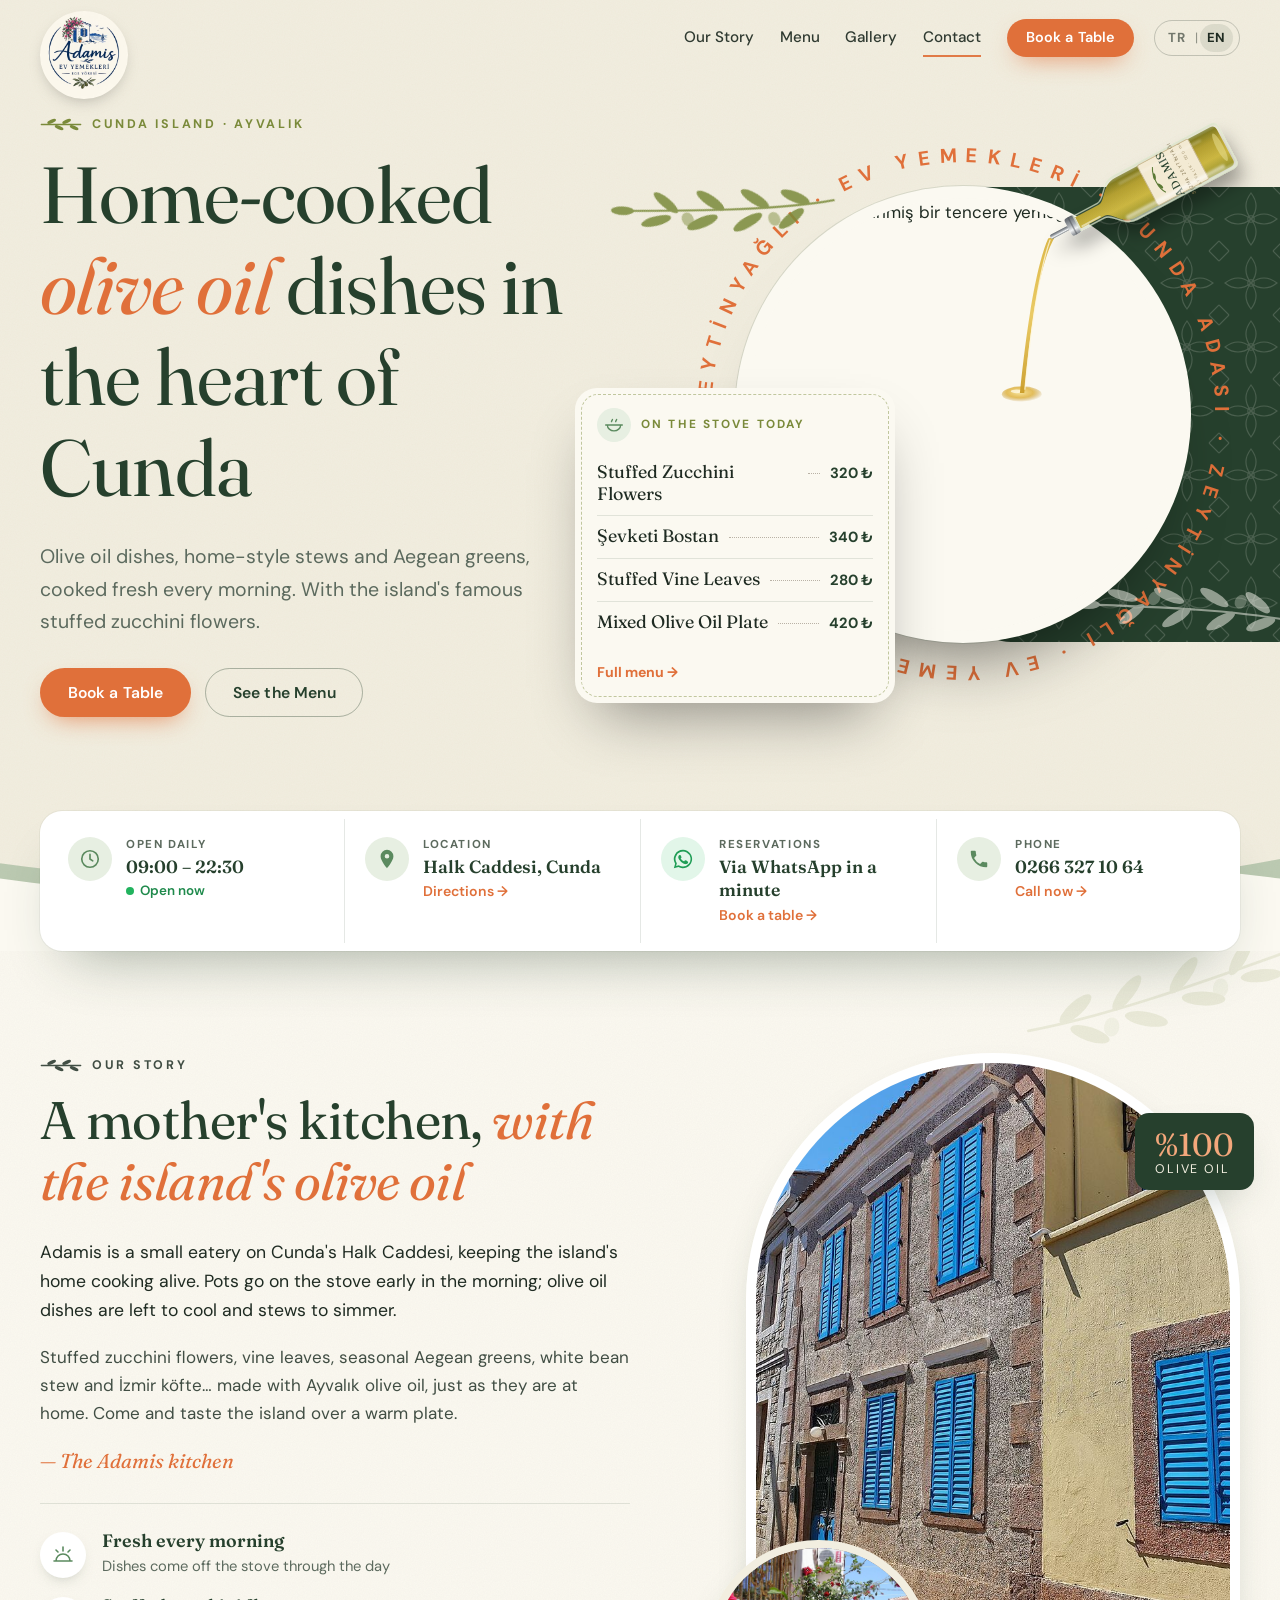
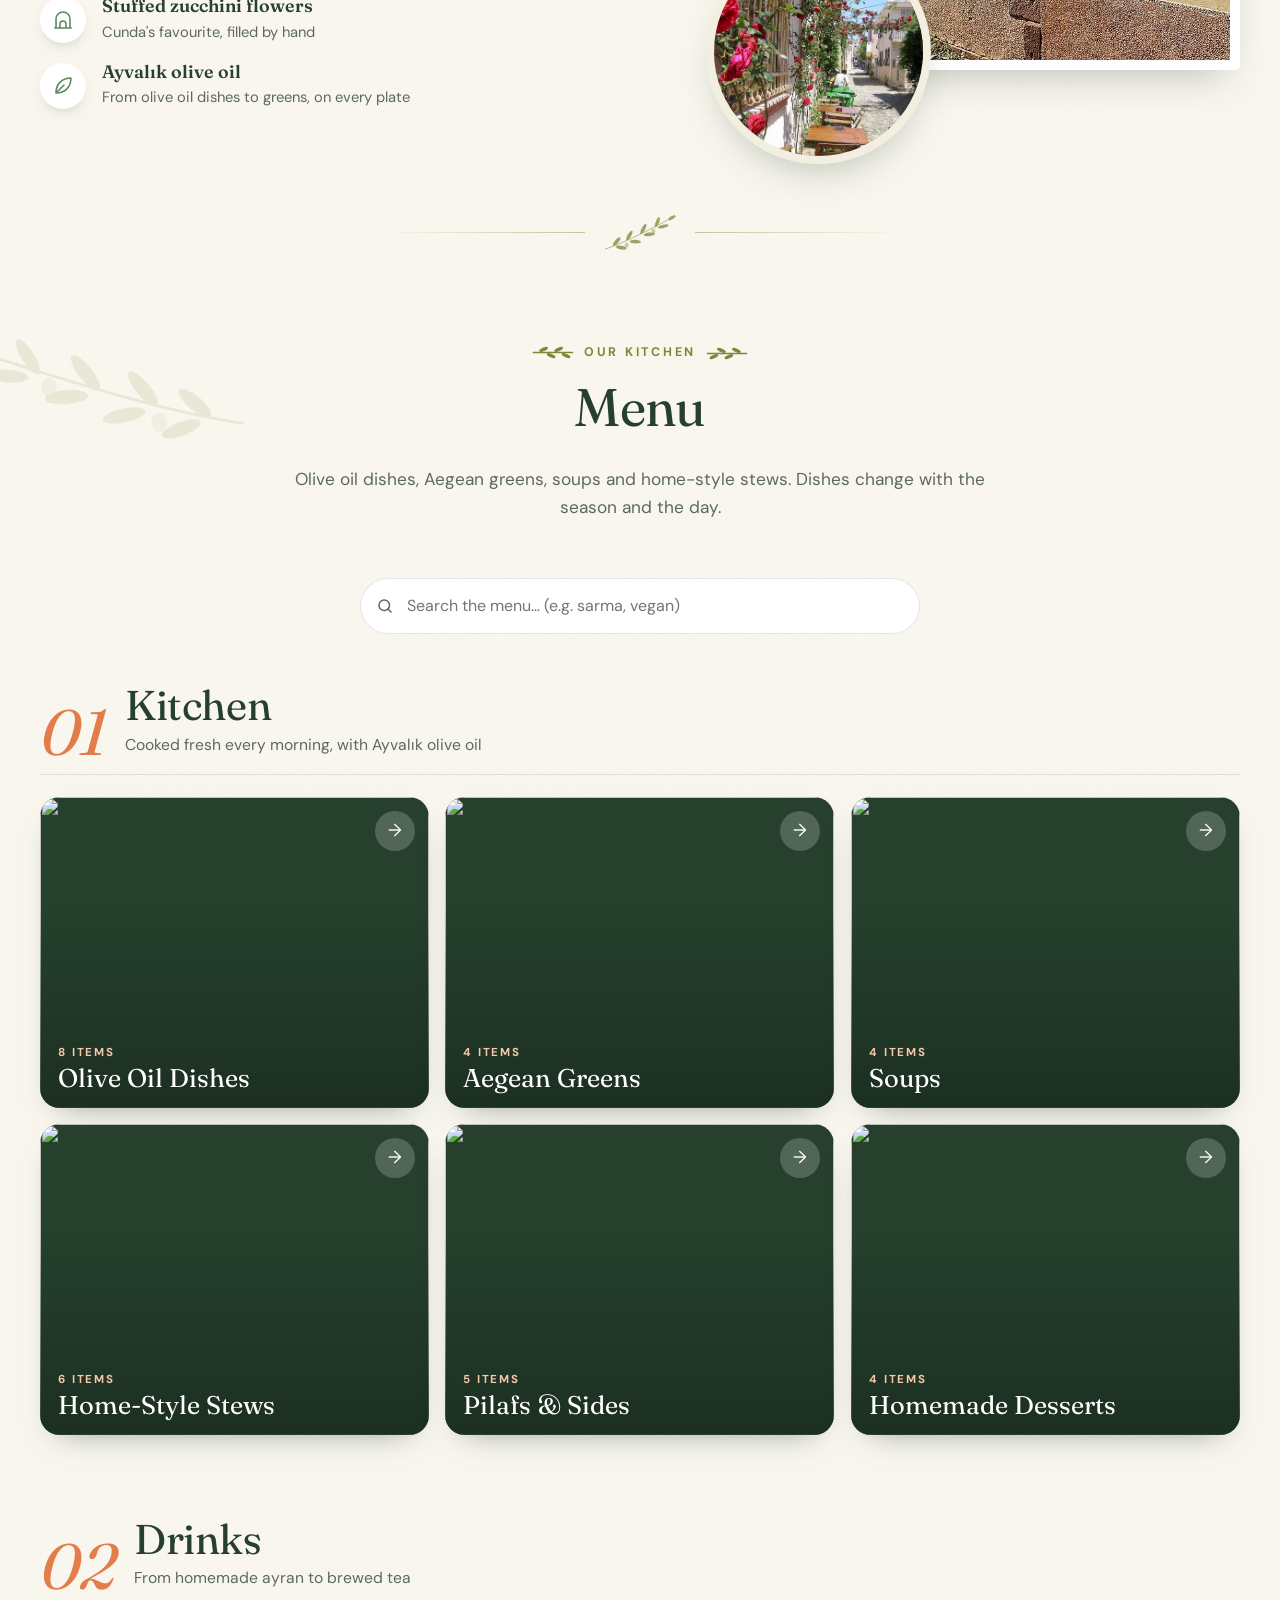
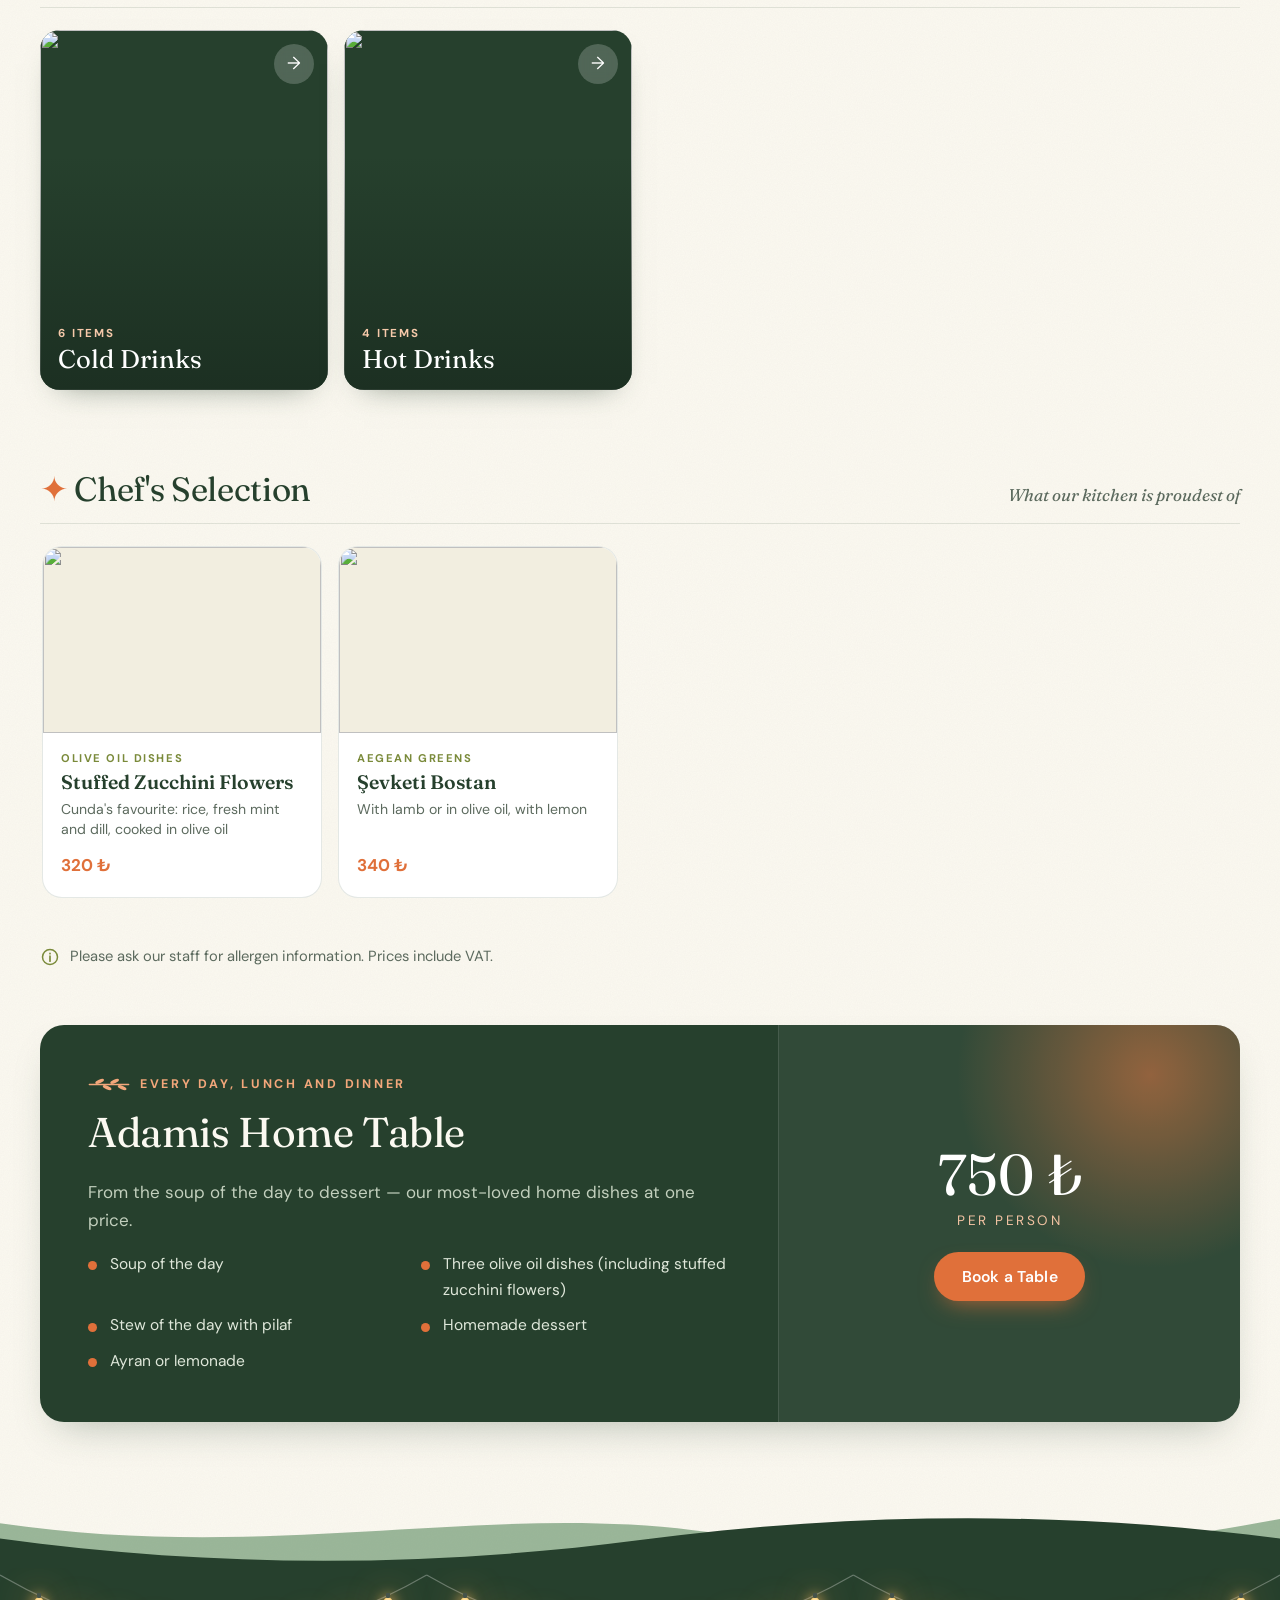
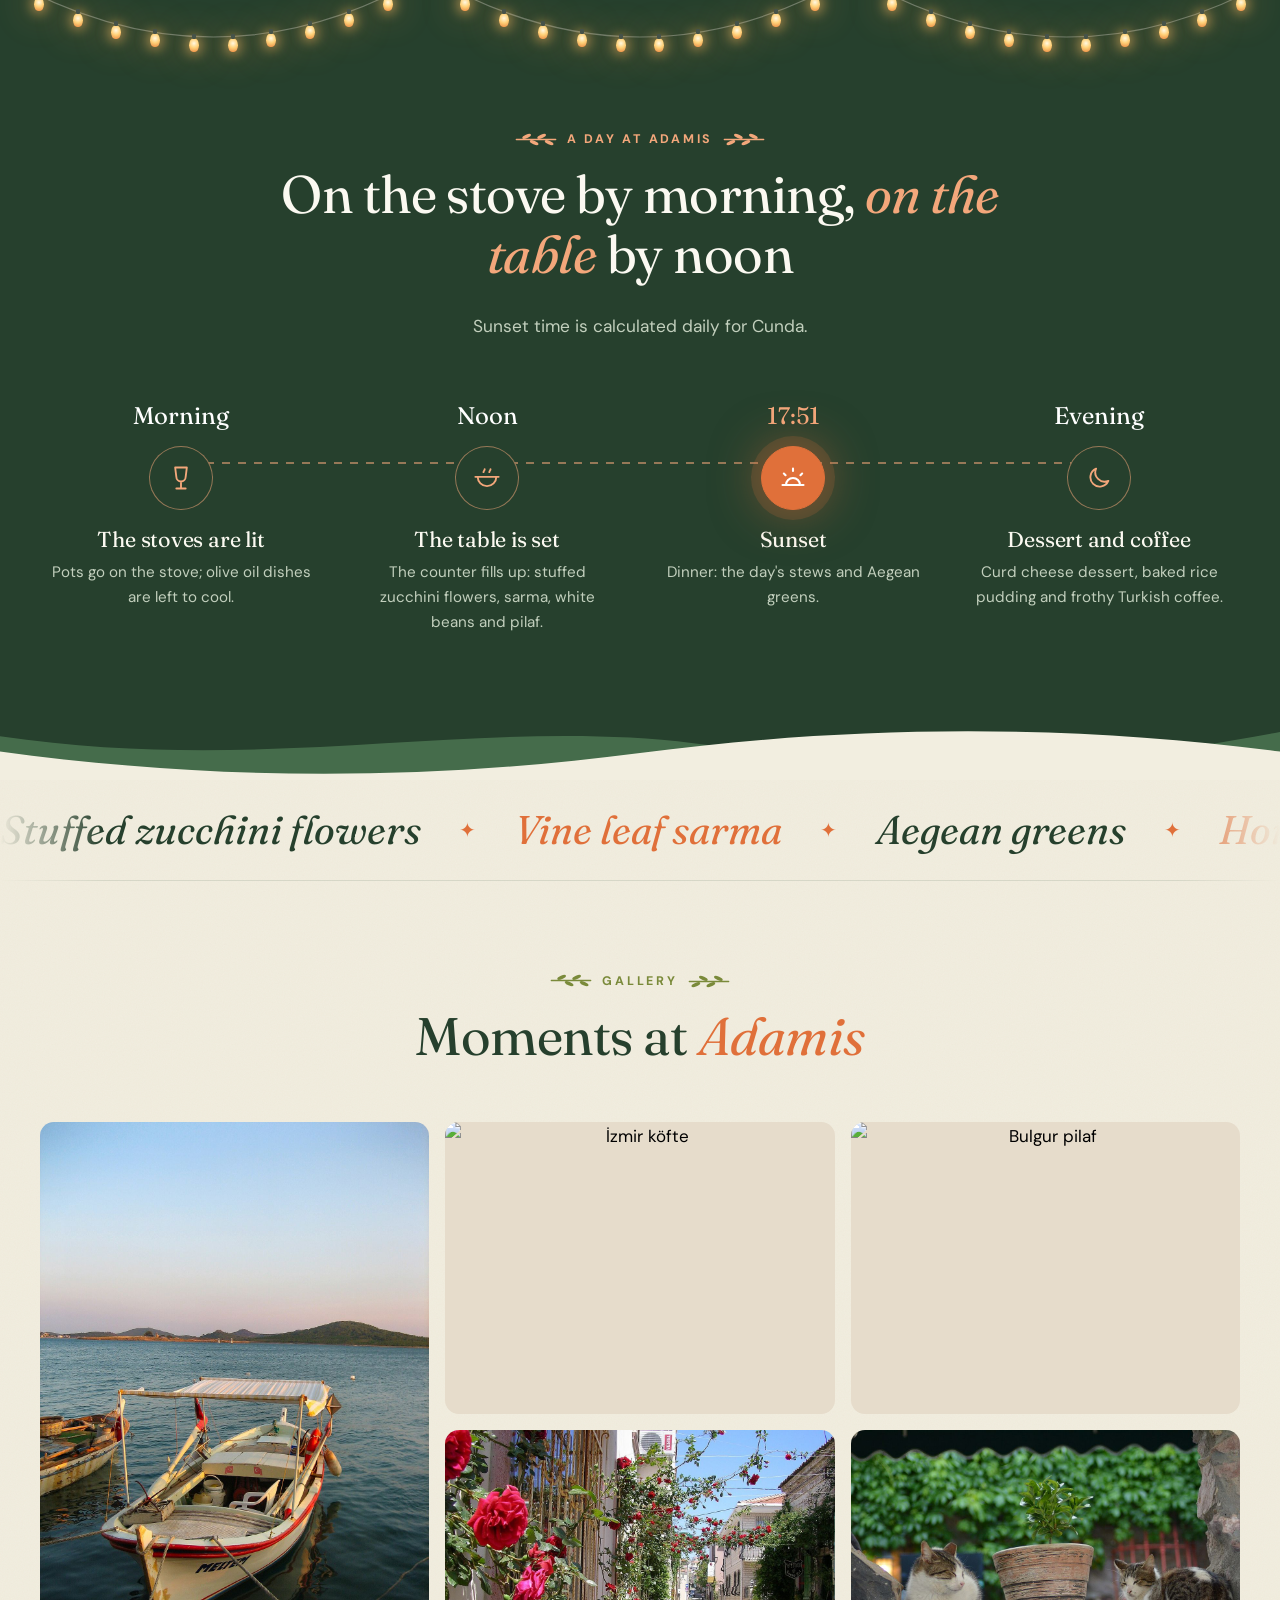
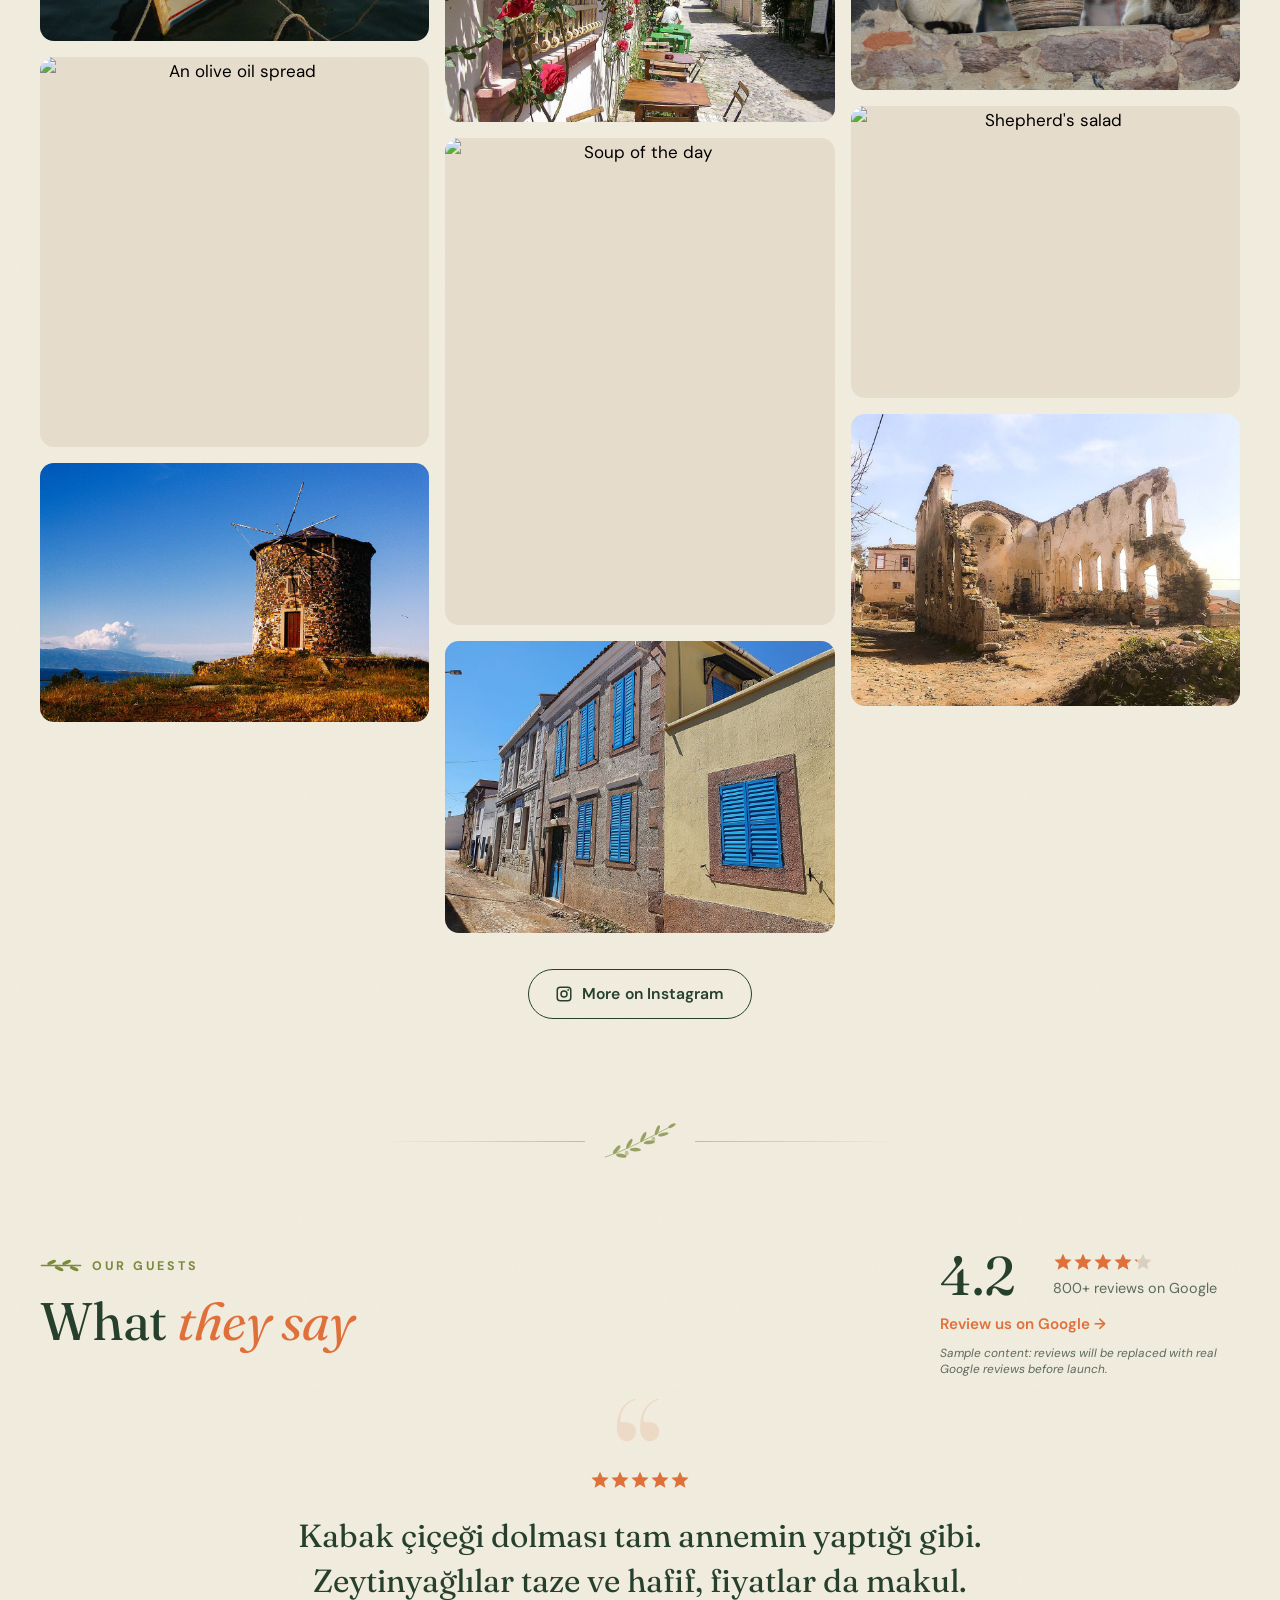
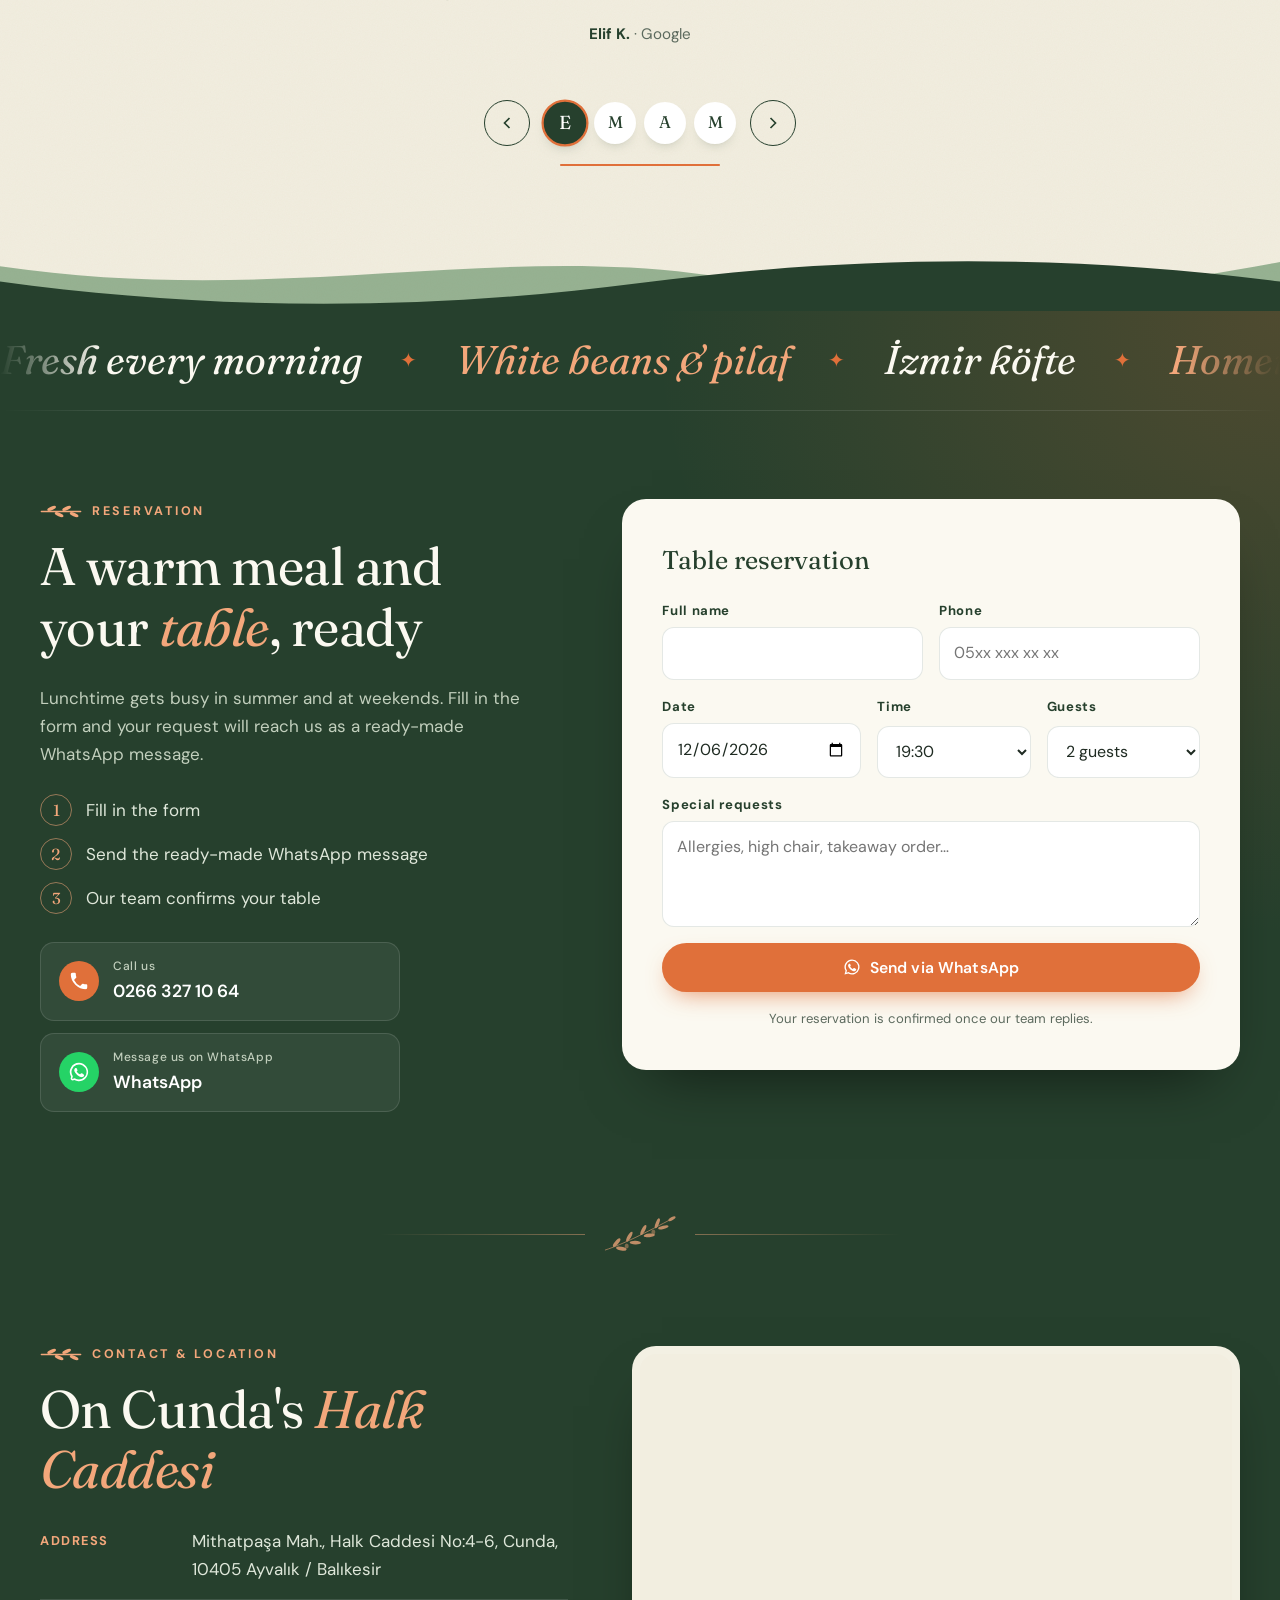
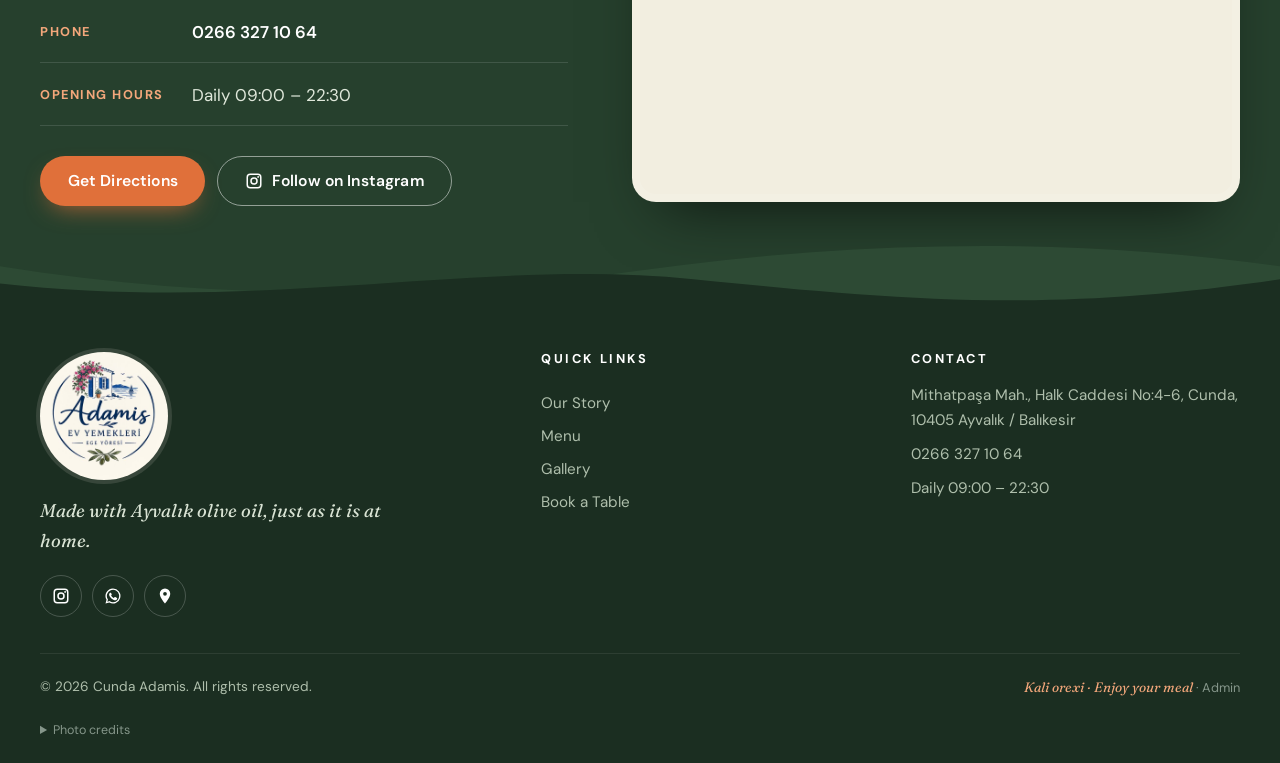
==== commit da300424: "Yeşil palet, yeni giriş tasarımı, logo ve zeytinyağı şişesi - Renkler lacivertten Ege yeşiline çevri" ====
--- a/index.html
+++ b/index.html
@@ -6,7 +6,7 @@
   <title>Cunda Adamis | Zeytinyağlı Ev Yemekleri – Ayvalık</title>
   <meta name="description" content="Cunda Adamis: Cunda'nın Halk Caddesi'nde zeytinyağlı ev yemekleri. Kabak çiçeği dolması, yaprak sarma, Ege otları, tencere yemekleri ve ev tatlıları. Paket servis de var.">
   <meta name="keywords" content="Cunda ev yemekleri, Cunda zeytinyağlı, Ayvalık ev yemekleri, kabak çiçeği dolması, Cunda lokanta, Adamis Cunda">
-  <meta name="theme-color" content="#123447">
+  <meta name="theme-color" content="#26402d">
   <!-- Önizleme sürümü: arama motorları listelemesin. Gerçek yayında bu satırı silin. -->
   <meta name="robots" content="noindex, nofollow">
 
@@ -16,13 +16,14 @@
   <meta property="og:locale" content="tr_TR">
   <meta property="og:locale:alternate" content="en_US">
 
-  <link rel="icon" href="data:image/svg+xml,%3Csvg xmlns='http://www.w3.org/2000/svg' viewBox='0 0 64 64'%3E%3Crect width='64' height='64' rx='14' fill='%23123447'/%3E%3Cpath d='M14 46a18 18 0 0 1 36 0' fill='none' stroke='%23e0703a' stroke-width='5'/%3E%3Cpath d='M10 50h44' stroke='%23f4ede2' stroke-width='4'/%3E%3C/svg%3E">
+  <link rel="icon" type="image/png" href="img/logo/favicon.png">
+  <link rel="apple-touch-icon" href="img/logo/apple-touch-icon.png">
 
   <link rel="preconnect" href="https://fonts.googleapis.com">
   <link rel="preconnect" href="https://fonts.gstatic.com" crossorigin>
   <link rel="preconnect" href="https://images.unsplash.com">
+  <link rel="preload" as="image" href="https://images.unsplash.com/photo-1596797038530-2c107229654b?w=1200&q=70&auto=format&fit=crop" fetchpriority="high">
   <link href="https://fonts.googleapis.com/css2?family=DM+Sans:opsz,wght@9..40,400;9..40,500;9..40,700&family=Fraunces:ital,opsz,wght@0,9..144,400;0,9..144,600;1,9..144,400;1,9..144,500&display=swap" rel="stylesheet">
-  <link rel="preload" as="image" href="img/cunda/liman-1920.jpg" imagesrcset="img/cunda/liman-960.jpg 960w, img/cunda/liman-1920.jpg 1920w" imagesizes="100vw" fetchpriority="high">
   <link rel="stylesheet" href="css/style.css">
 
   <script type="application/ld+json">
@@ -59,8 +60,7 @@
     <span class="nav__progress" id="navProgress" aria-hidden="true"></span>
     <div class="nav__inner container">
       <a class="logo" href="#top" aria-label="Cunda Adamis">
-        <svg class="logo__mark" viewBox="0 0 40 40" aria-hidden="true"><path d="M8 30a12 12 0 0 1 24 0" fill="none" stroke="currentColor" stroke-width="2.4"/><path d="M4 33h32M9 37h22" stroke="currentColor" stroke-width="2"/><circle cx="20" cy="30" r="4" fill="var(--sunset)"/></svg>
-        <span class="logo__text">Adamis<small>Cunda</small></span>
+        <img class="logo__img" src="img/logo/adamis-logo.jpg" width="560" height="560" alt="Adamis Ev Yemekleri · Ege Yöresi">
       </a>
 
       <nav class="nav__menu" id="navMenu" aria-label="Ana menü">
@@ -89,34 +89,84 @@
   <main id="main">
     <!-- 2. HERO -->
     <section class="hero wave wave--cream" id="top">
-      <img class="hero__bg" data-img="hero" src="img/cunda/liman-1920.jpg"
-           srcset="img/cunda/liman-960.jpg 960w, img/cunda/liman-1920.jpg 1920w"
-           sizes="100vw" width="1920" height="1285" alt="Cunda limanı: tepede yel değirmeni, ortada Taksiyarhis Kilisesi, önde tekneler" fetchpriority="high">
-      <div class="hero__shade"></div>
       <div class="hero__content container">
         <div class="hero__copy">
-          <p class="eyebrow eyebrow--light" data-i18n="hero.eyebrow">Cunda Adası · Ayvalık</p>
+          <p class="eyebrow" data-i18n="hero.eyebrow">Cunda Adası · Ayvalık</p>
           <h1 class="hero__title" data-i18n="hero.title">Cunda'nın kalbinde <em>zeytinyağlı</em> ev yemekleri</h1>
           <p class="hero__lead" data-i18n="hero.lead">Her sabah taze pişen zeytinyağlılar, tencere yemekleri ve Ege otları. Adanın meşhur kabak çiçeği dolmasıyla.</p>
           <div class="hero__actions">
             <a href="#rezervasyon" class="btn btn--sunset" data-i18n="cta.book">Masa Ayırt</a>
-            <a href="#menu" class="btn btn--ghost" data-i18n="cta.menu">Menüyü Gör</a>
-          </div>
-        </div>
-
-        <aside class="sunset-card" aria-live="polite">
-          <svg class="sunset-card__sun" viewBox="0 0 64 40" aria-hidden="true">
-            <path class="sunset-card__rays" d="M32 6v5M14 13l3.5 3.5M50 13l-3.5 3.5M6 28h5M53 28h5" stroke="currentColor" stroke-width="2.4" stroke-linecap="round"/>
-            <path d="M18 30a14 14 0 0 1 28 0" fill="currentColor"/>
-            <path d="M4 34h56M12 39h40" stroke="#fff" stroke-width="2.4" stroke-linecap="round" opacity=".85"/>
-          </svg>
-          <div>
-            <span class="sunset-card__phase" id="sunPhase"></span>
-            <span class="sunset-card__label" id="sunsetLabel">Bugün gün batımı</span>
-            <strong class="sunset-card__time" id="sunsetTime">--:--</strong>
-            <span class="sunset-card__hint" id="sunsetHint"></span>
-          </div>
+            <a href="#menu" class="btn btn--line" data-i18n="cta.menu">Menüyü Gör</a>
+          </div>
+        </div>
+
+        <div class="hero__visual">
+          <div class="plate">
+            <svg class="plate__ring" viewBox="0 0 200 200" aria-hidden="true">
+              <defs><path id="ringPath" d="M100 100m-91 0a91 91 0 1 1 182 0a91 91 0 1 1-182 0"/></defs>
+              <text><textPath href="#ringPath" textLength="568" lengthAdjust="spacing">ZEYTİNYAĞLI · EV YEMEKLERİ · CUNDA ADASI · ZEYTİNYAĞLI · EV YEMEKLERİ · AYVALIK ·</textPath></text>
+            </svg>
+            <div class="plate__dish">
+              <img data-img="hero" src="https://images.unsplash.com/photo-1596797038530-2c107229654b?w=1200&q=70&auto=format&fit=crop" width="1000" height="1000" alt="Ocaktan yeni inmiş bir tencere yemeği" fetchpriority="high">
+            </div>
+            <svg class="plate__oil" viewBox="0 0 100 100" aria-hidden="true">
+              <defs>
+                <linearGradient id="oilStream" x1="0" y1="0" x2="0" y2="1"><stop offset="0" stop-color="#d9b23a"/><stop offset=".5" stop-color="#e8c65a"/><stop offset="1" stop-color="#c99a24"/></linearGradient>
+                <linearGradient id="oilInside" x1="0" y1="0" x2="1" y2="0"><stop offset="0" stop-color="#8f8a1c"/><stop offset=".35" stop-color="#c9b236"/><stop offset=".7" stop-color="#b09a26"/><stop offset="1" stop-color="#6f6c14"/></linearGradient>
+                <linearGradient id="glassEdge" x1="0" y1="0" x2="1" y2="0"><stop offset="0" stop-color="#e9f0dc" stop-opacity=".75"/><stop offset=".12" stop-color="#e9f0dc" stop-opacity=".08"/><stop offset=".88" stop-color="#e9f0dc" stop-opacity=".05"/><stop offset="1" stop-color="#cfd9bf" stop-opacity=".6"/></linearGradient>
+                <linearGradient id="steel" x1="0" y1="0" x2="1" y2="0"><stop offset="0" stop-color="#7d8288"/><stop offset=".3" stop-color="#f1f3f4"/><stop offset=".55" stop-color="#a9aeb3"/><stop offset="1" stop-color="#5d6268"/></linearGradient>
+                <radialGradient id="oilPool" cx=".45" cy=".4" r=".6"><stop offset="0" stop-color="#f7e39a" stop-opacity=".95"/><stop offset=".55" stop-color="#dcae35" stop-opacity=".8"/><stop offset="1" stop-color="#b8861c" stop-opacity="0"/></radialGradient>
+                <filter id="oilSoft" x="-50%" y="-50%" width="200%" height="200%"><feGaussianBlur stdDeviation=".35"/></filter>
+                <filter id="bottleShadow" x="-40%" y="-40%" width="180%" height="180%"><feDropShadow dx="1.4" dy="2.2" stdDeviation="1.6" flood-color="#000" flood-opacity=".35"/></filter>
+              </defs>
+
+              <ellipse class="oil__pool" cx="60.6" cy="46.4" rx="3.6" ry="1.4" fill="url(#oilPool)"/>
+              <ellipse cx="59.7" cy="45.9" rx="1.1" ry=".32" fill="#fffbe9" opacity=".75"/>
+
+              <path fill="url(#oilStream)" opacity=".93" d="M65.35 18.3C63.9 21.4 61.7 28.4 60.15 46.2L60.95 46.2C62.3 28.3 64.6 21.1 66.65 17.9Z">
+                <animate attributeName="d" dur="2.4s" repeatCount="indefinite" calcMode="spline" keyTimes="0;.33;.66;1" keySplines=".45 0 .55 1;.45 0 .55 1;.45 0 .55 1" values="M65.35 18.3C63.9 21.4 61.7 28.4 60.15 46.2L60.95 46.2C62.3 28.3 64.6 21.1 66.65 17.9Z;M65.35 18.3C63.6 21.6 61.2 28.6 60.05 46.2L60.85 46.2C61.8 28.5 64.3 21.3 66.65 17.9Z;M65.35 18.3C64.1 21.2 62.1 28.1 60.25 46.2L61.05 46.2C62.7 28.0 64.8 20.9 66.65 17.9Z;M65.35 18.3C63.9 21.4 61.7 28.4 60.15 46.2L60.95 46.2C62.3 28.3 64.6 21.1 66.65 17.9Z"/>
+              </path>
+              <path fill="none" stroke="#fff8dc" stroke-width=".22" stroke-linecap="round" opacity=".8" d="M65.7 18.6C64.5 21.6 62.5 28.5 61.05 45.5">
+                <animate attributeName="d" dur="2.4s" repeatCount="indefinite" calcMode="spline" keyTimes="0;.33;.66;1" keySplines=".45 0 .55 1;.45 0 .55 1;.45 0 .55 1" values="M65.7 18.6C64.5 21.6 62.5 28.5 61.05 45.5;M65.7 18.6C64.2 21.8 62.0 28.7 60.95 45.5;M65.7 18.6C64.7 21.4 62.9 28.2 61.15 45.5;M65.7 18.6C64.5 21.6 62.5 28.5 61.05 45.5"/>
+              </path>
+
+              <g class="oil__bottle" filter="url(#bottleShadow)">
+                <g transform="translate(66 18) rotate(-118) scale(.56)">
+                  <!-- metal dökme ucu -->
+                  <rect x="-.75" y="-.4" width="1.5" height="6.6" rx=".5" fill="url(#steel)"/>
+                  <rect x="-3.1" y="6" width="6.2" height="3.4" rx=".9" fill="url(#steel)"/>
+                  <rect x="-3.1" y="7.3" width="6.2" height=".5" fill="#4b5056" opacity=".5"/>
+                  <!-- yağ (camın içinde) -->
+                  <path d="M-2 9.6H2V18.2C2 20.8 7.2 21.8 7.2 27V61.6Q7.2 63.2 5.6 63.2H-5.6Q-7.2 63.2-7.2 61.6V27C-7.2 21.8-2 20.8-2 18.2Z" fill="url(#oilInside)"/>
+                  <ellipse cx="0" cy="61.4" rx="5" ry="1.1" fill="#e8dc8a" opacity=".55"/>
+                  <!-- cam -->
+                  <path d="M-2.6 9.2H2.6V18C2.6 20.9 8 21.9 8 27V62Q8 64 6 64H-6Q-8 64-8 62V27C-8 21.9-2.6 20.9-2.6 18Z" fill="url(#glassEdge)" stroke="#dfe8cf" stroke-opacity=".7" stroke-width=".45"/>
+                  <!-- etiket -->
+                  <rect x="-7.3" y="35" width="14.6" height="18.5" rx=".6" fill="#f3ead3"/>
+                  <rect x="-7.3" y="35" width="14.6" height="18.5" rx=".6" fill="none" stroke="#c9b98f" stroke-width=".3"/>
+                  <path d="M-4.6 39.2c2.2-1.6 6.6-1.6 9.2 0" fill="none" stroke="#5b7a35" stroke-width=".35"/>
+                  <ellipse cx="-2" cy="38.6" rx="1.1" ry=".45" transform="rotate(-20 -2 38.6)" fill="#5b7a35"/>
+                  <ellipse cx="1.6" cy="38.3" rx="1.1" ry=".45" transform="rotate(18 1.6 38.3)" fill="#5b7a35"/>
+                  <text x="0" y="44.4" text-anchor="middle" font-family="Fraunces, Georgia, serif" font-size="3.6" letter-spacing=".25" fill="#26402d">ADAMIS</text>
+                  <text x="0" y="47.6" text-anchor="middle" font-family="DM Sans, sans-serif" font-size="1.55" letter-spacing=".3" fill="#7a6a45">SIZMA ZEYTİNYAĞI</text>
+                  <text x="0" y="50.6" text-anchor="middle" font-family="DM Sans, sans-serif" font-size="1.3" letter-spacing=".3" fill="#9a8a62">AYVALIK · 500 ml</text>
+                  <!-- cam parlamaları -->
+                  <rect x="-6.6" y="24" width="1.3" height="36" rx=".65" fill="#fff" opacity=".55" filter="url(#oilSoft)"/>
+                  <rect x="4.6" y="27" width=".6" height="30" rx=".3" fill="#fff" opacity=".3" filter="url(#oilSoft)"/>
+                  <rect x="-1.9" y="10" width=".6" height="7" rx=".3" fill="#fff" opacity=".5"/>
+                </g>
+              </g>
+            </svg>
+            <svg class="plate__sprig plate__sprig--a" viewBox="0 0 220 120" aria-hidden="true"><use href="#i-branch"/></svg>
+            <svg class="plate__sprig plate__sprig--b" viewBox="0 0 220 120" aria-hidden="true"><use href="#i-branch"/></svg>
+          </div>
+
+        <aside class="today-card" aria-labelledby="todayTitle">
+          <p class="today-card__label" id="todayTitle"><span class="today-card__steam" aria-hidden="true"><svg viewBox="0 0 24 24"><path d="M4 12h16a8 7 0 0 1-16 0zM2 12h20M9 8c0-1.2 1.2-1.6 1.2-2.8M14 8c0-1.2 1.2-1.6 1.2-2.8" fill="none" stroke="currentColor" stroke-width="1.6" stroke-linecap="round" stroke-linejoin="round"/></svg></span><span data-i18n="today.title">Bugün ocakta</span></p>
+          <ul class="today-card__list" id="todayList"></ul>
+          <a href="#menu" class="today-card__more" data-i18n="today.more">Tüm menü →</a>
         </aside>
+        </div>
       </div>
     </section>
 
@@ -436,14 +486,13 @@
   <!-- 12. FOOTER -->
   <footer class="footer">
     <svg class="footer__wave" viewBox="0 0 1440 90" preserveAspectRatio="none" aria-hidden="true">
-      <path d="M0 40 C 240 80 480 80 720 45 S 1200 5 1440 40 V90 H0Z" fill="#163d52"/>
+      <path d="M0 40 C 240 80 480 80 720 45 S 1200 5 1440 40 V90 H0Z" fill="#2d4a34"/>
       <path d="M0 60 C 300 95 540 30 780 55 S 1180 95 1440 55 V90 H0Z" fill="var(--navy-2)"/>
     </svg>
     <div class="container footer__grid">
       <div class="footer__brand">
         <a class="logo logo--light" href="#top" aria-label="Cunda Adamis">
-          <svg class="logo__mark" viewBox="0 0 40 40" aria-hidden="true"><path d="M8 30a12 12 0 0 1 24 0" fill="none" stroke="currentColor" stroke-width="2.4"/><path d="M4 33h32M9 37h22" stroke="currentColor" stroke-width="2"/><circle cx="20" cy="30" r="4" fill="var(--sunset)"/></svg>
-          <span class="logo__text">Adamis<small>Cunda</small></span>
+          <img class="logo__img" src="img/logo/adamis-logo.jpg" width="560" height="560" alt="Adamis Ev Yemekleri · Ege Yöresi">
         </a>
         <p class="footer__slogan" data-i18n="foot.slogan">Ayvalık zeytinyağıyla, evde nasıl pişiyorsa öyle.</p>
         <div class="social">
@@ -467,7 +516,6 @@
         <p><span data-i18n="c.daily">Her gün</span> <span data-bind="hours">09:00 – 22:30</span></p>
       </div>
     </div>
-    <div class="footer__mark" aria-hidden="true">Adamis</div>
     <div class="container footer__bottom">
       <p>© <span id="year"></span> Cunda Adamis. <span data-i18n="foot.rights">Tüm hakları saklıdır.</span></p>
       <p class="footer__kalimera">Kali orexi · <span data-i18n="foot.hello">Afiyet olsun</span> <a class="footer__admin" href="admin.html" rel="nofollow">· <span data-i18n="foot.admin">Yönetim</span></a></p>
--- a/css/style.css
+++ b/css/style.css
@@ -2,28 +2,30 @@
    Cunda Adamis — stil dosyası
    ========================================================= */
 :root {
-  --navy: #123447;
-  --navy-2: #0c2533;
-  --sea: #2c6c8c;          /* Ege kepenk mavisi */
-  --sea-soft: #e3eef1;
-  --stone: #f4ede2;
+  --navy: #26402d;
+  --navy-2: #1b2e21;
+  --sea: #5b8a5f;          /* Ege kepenk mavisi */
+  --sea-soft: #e7efe2;
+  --stone: #f2eee0;
   --sunset: #e0703a;
   --sunset-2: #c95d29;
   --sunset-soft: #f3a77b;
-  --olive: #6b7444;
-  --cream: #fffaf2;
-  --ink: #1d2a31;
-  --muted: #5d6a70;
-  --line: rgba(18, 52, 71, .12);
+  --olive: #7a8a3a;
+  --cream: #fbf9f1;
+  --ink: #1f2b22;
+  --muted: #5c6a5e;
+  --line: rgba(38, 64, 45, .12);
 
   --serif: "Fraunces", "Cormorant Garamond", Georgia, serif;
   --sans: "DM Sans", "Inter", system-ui, -apple-system, "Segoe UI", sans-serif;
 
   --radius: 18px;
-  --shadow: 0 18px 40px -18px rgba(18, 52, 71, .35);
+  --shadow: 0 18px 40px -18px rgba(38, 64, 45, .35);
   --nav-h: 76px;
   --ease: cubic-bezier(.2, .7, .2, 1);
 
+  /* Ege çinisi deseni (giriş panosu) */
+  --tile: url("data:image/svg+xml,%3Csvg xmlns='http://www.w3.org/2000/svg' width='64' height='64' viewBox='0 0 64 64'%3E%3Cg fill='none' stroke='%23fbf9f1' stroke-width='1.1' opacity='.17'%3E%3Cpath d='M32 6c7 9 7 17 0 26-7-9-7-17 0-26zM32 58c7-9 7-17 0-26-7 9-7 17 0 26zM6 32c9-7 17-7 26 0-9 7-17 7-26 0zM58 32c-9-7-17-7-26 0 9 7 17 7 26 0z'/%3E%3Ccircle cx='32' cy='32' r='3.2'/%3E%3Cpath d='M0 10 10 0M54 0l10 10M0 54l10 10M64 54 54 64'/%3E%3C/g%3E%3C/svg%3E");
   /* İnce kireç/taş dokusu */
   --grain: url("data:image/svg+xml,%3Csvg xmlns='http://www.w3.org/2000/svg' width='180' height='180'%3E%3Cfilter id='n'%3E%3CfeTurbulence type='fractalNoise' baseFrequency='.85' numOctaves='3' stitchTiles='stitch'/%3E%3CfeColorMatrix values='0 0 0 0 .45 0 0 0 0 .38 0 0 0 0 .28 0 0 0 .07 0'/%3E%3C/filter%3E%3Crect width='100%25' height='100%25' filter='url(%23n)'/%3E%3C/svg%3E");
   /* Dalga maskeleri (bölüm geçişleri) */
@@ -70,7 +72,7 @@
 .eyebrow--light, .section--navy .eyebrow { color: var(--sunset-soft); }
 .h2 { font-size: clamp(2rem, 4.4vw, 3.3rem); color: var(--navy); }
 .section--navy .h2 { color: var(--cream); }
-.section--navy h2 em, .section--navy h3 em, .hero h1 em { color: var(--sunset-soft); }
+.section--navy h2 em, .section--navy h3 em { color: var(--sunset-soft); }
 .lead-p { font-size: 1.1rem; color: var(--ink) !important; }
 
 /* ---------- Sections + Aegean waves ---------- */
@@ -78,8 +80,8 @@
 /* Aynı renkteki ardışık bölümler tek parça akar; aralarında zeytin dalı ayracı durur */
 .section--joined { padding-top: 0; }
 .divider { display: flex; align-items: center; gap: 18px; margin: 0 auto clamp(56px, 7vw, 88px); max-width: 520px; color: var(--olive); }
-.divider span { flex: 1; height: 1px; background: linear-gradient(90deg, transparent, rgba(107, 116, 68, .45)); }
-.divider span:last-child { background: linear-gradient(90deg, rgba(107, 116, 68, .45), transparent); }
+.divider span { flex: 1; height: 1px; background: linear-gradient(90deg, transparent, rgba(122, 138, 58, .45)); }
+.divider span:last-child { background: linear-gradient(90deg, rgba(122, 138, 58, .45), transparent); }
 .divider svg { width: 74px; height: 40px; flex: none; opacity: .75; }
 .divider--light { color: var(--sunset-soft); }
 .divider--light span { background: linear-gradient(90deg, transparent, rgba(243, 167, 123, .45)); }
@@ -87,10 +89,10 @@
 .chapter-part { padding-top: clamp(72px, 8vw, 112px); }
 .section--stone { background: var(--stone) var(--grain); }
 .section--cream { background: var(--cream) var(--grain); }
-.section--navy { background: var(--navy); color: #dbe4e8; }
+.section--navy { background: var(--navy); color: #dfe7da; }
 .section__head { text-align: center; max-width: 720px; margin: 0 auto clamp(36px, 5vw, 56px); }
 .section__lead { color: var(--muted); font-size: 1.08rem; }
-.section--navy .section__lead { color: #b8c7cf; }
+.section--navy .section__lead { color: #c2cfbd; }
 .section__head--row { display: flex; justify-content: space-between; align-items: flex-end; gap: 24px; text-align: left; max-width: none; flex-wrap: wrap; }
 .section__head--row .eyebrow::after { display: none; }
 
@@ -140,17 +142,22 @@
 /* ---------- Navigation ---------- */
 .nav {
   position: fixed; inset: 0 0 auto; z-index: 50; height: var(--nav-h);
-  color: #fff; transition: background-color .35s, box-shadow .35s, height .35s;
-}
+  color: var(--ink); transition: background-color .35s, box-shadow .35s, height .35s, color .35s;
+}
+.nav.is-scrolled, body.menu-open .nav { color: #fff; }
 .nav__progress { position: absolute; left: 0; right: 0; bottom: 0; height: 2px; background: var(--sunset); transform: scaleX(var(--p, 0)); transform-origin: left; opacity: 0; transition: opacity .3s; }
 .nav.is-scrolled .nav__progress { opacity: 1; }
-.nav.is-scrolled { background: rgba(18, 52, 71, .97); box-shadow: 0 10px 30px -15px rgba(0, 0, 0, .5); --nav-h: 66px; }
+.nav.is-scrolled { background: rgba(38, 64, 45, .97); box-shadow: 0 10px 30px -15px rgba(0, 0, 0, .5); --nav-h: 66px; }
 /* not: .nav üzerinde backdrop-filter kullanmayın; mobil menünün (position: fixed) tam ekran açılmasını bozar */
 .nav__inner { height: 100%; display: flex; align-items: center; justify-content: space-between; gap: 20px; }
 .logo { display: inline-flex; align-items: center; gap: 10px; text-decoration: none; color: inherit; }
-.logo__mark { width: 36px; height: 36px; color: var(--stone); }
-.logo__text { font-family: var(--serif); font-size: 1.55rem; line-height: 1; display: flex; flex-direction: column; }
-.logo__text small { font-family: var(--sans); font-size: .58rem; letter-spacing: .5em; text-transform: uppercase; opacity: .8; margin-top: 4px; }
+.logo__img { width: 88px; height: 88px; border-radius: 50%; background: #fbf7ec; object-fit: cover; flex: none;
+  box-shadow: 0 6px 18px -8px rgba(0, 0, 0, .35); transition: width .35s, height .35s, transform .5s var(--ease); }
+.logo:hover .logo__img { transform: rotate(-6deg); }
+.nav .logo { margin-top: 34px; }
+.nav.is-scrolled .logo { margin-top: 0; }
+.nav.is-scrolled .logo__img { width: 54px; height: 54px; }
+.logo--light .logo__img { width: 128px; height: 128px; box-shadow: 0 0 0 4px rgba(251, 247, 236, .12); }
 .nav__menu { display: flex; align-items: center; gap: clamp(14px, 2vw, 28px); margin-left: auto; }
 .nav__menu > a:not(.btn) { text-decoration: none; font-size: .95rem; font-weight: 500; position: relative; padding: 4px 0; opacity: .92; }
 .nav__menu > a:not(.btn)::after {
@@ -159,10 +166,12 @@
 }
 .nav__menu > a:not(.btn):hover::after, .nav__menu > a.is-active::after { transform: scaleX(1); }
 .nav__tools { display: flex; align-items: center; gap: 12px; }
-.lang { display: flex; align-items: center; gap: 2px; font-size: .82rem; border: 1px solid rgba(255, 255, 255, .35); border-radius: 999px; padding: 3px 6px; }
+.lang { display: flex; align-items: center; gap: 2px; font-size: .82rem; border: 1px solid rgba(31, 43, 34, .22); border-radius: 999px; padding: 3px 6px; }
+.nav.is-scrolled .lang, body.menu-open .lang { border-color: rgba(255, 255, 255, .35); }
 .lang span { opacity: .45; }
 .lang button { background: none; border: 0; color: inherit; padding: 3px 7px; border-radius: 999px; font-weight: 700; letter-spacing: .05em; opacity: .6; }
-.lang button[aria-pressed="true"] { opacity: 1; background: rgba(255, 255, 255, .16); }
+.lang button[aria-pressed="true"] { opacity: 1; background: rgba(38, 64, 45, .1); }
+.nav.is-scrolled .lang button[aria-pressed="true"], body.menu-open .lang button[aria-pressed="true"] { background: rgba(255, 255, 255, .16); }
 .burger { display: none; width: 44px; height: 44px; background: none; border: 0; position: relative; color: inherit; }
 .burger span { position: absolute; left: 11px; right: 11px; height: 2px; background: currentColor; border-radius: 2px; transition: transform .3s, opacity .3s, top .3s; }
 .burger span:nth-child(1) { top: 15px; } .burger span:nth-child(2) { top: 21px; } .burger span:nth-child(3) { top: 27px; }
@@ -183,41 +192,70 @@
   body.menu-open { overflow: hidden; }
 }
 
-/* ---------- Hero ---------- */
-.hero { position: relative; min-height: 100vh; min-height: 100svh; display: flex; align-items: center; color: #fff; overflow: hidden; padding: 0; }
+/* ---------- Hero: krem zemin, çinili pano üstünde "tabak" ---------- */
+.hero { position: relative; min-height: 100vh; min-height: 100svh; display: flex; align-items: center; color: var(--ink); overflow: hidden; padding: 0; background: var(--stone) var(--grain); }
 .hero.wave { padding-bottom: 0; }
-.hero__bg { position: absolute; inset: 0; width: 100%; height: 100%; object-fit: cover; object-position: 60% 50%; transform: scale(1.06); animation: heroZoom 18s ease-out forwards; }
-@keyframes heroZoom { to { transform: scale(1); } }
-.hero__shade { position: absolute; inset: 0; background:
-  linear-gradient(180deg, rgba(12, 37, 51, .55) 0%, rgba(12, 37, 51, 0) 30%, rgba(12, 37, 51, .1) 60%, rgba(12, 37, 51, .75) 100%),
-  linear-gradient(90deg, rgba(12, 37, 51, .78) 0%, rgba(12, 37, 51, .35) 50%, rgba(224, 112, 58, .12) 100%); }
-.hero__content { position: relative; z-index: 2; padding-top: calc(var(--nav-h) + 20px); padding-bottom: clamp(120px, 14vw, 170px); display: flex; align-items: flex-end; justify-content: space-between; gap: 32px; }
+.hero.wave::before { opacity: .35; }
+.hero__content { position: relative; z-index: 2; width: min(1200px, 100% - 32px); padding-top: calc(var(--nav-h) + 36px); padding-bottom: clamp(140px, 15vw, 190px);
+  display: grid; grid-template-columns: 1.05fr 1fr; align-items: center; gap: clamp(28px, 5vw, 80px); }
 .hero__copy > * { animation: rise 1s var(--ease) both; }
 .hero__copy > *:nth-child(2) { animation-delay: .12s; }
 .hero__copy > *:nth-child(3) { animation-delay: .24s; }
 .hero__copy > *:nth-child(4) { animation-delay: .36s; }
 @keyframes rise { from { opacity: 0; transform: translateY(24px); } to { opacity: 1; transform: none; } }
-.hero__title { font-size: clamp(2.7rem, 7vw, 5.8rem); max-width: 11ch; margin-bottom: .35em; text-shadow: 0 2px 30px rgba(0, 0, 0, .25); }
-.hero__lead { font-size: clamp(1.05rem, 1.8vw, 1.3rem); max-width: 40ch; color: #f1ebe2; }
+.hero__title { font-size: clamp(2.6rem, 6.2vw, 5.4rem); max-width: 11ch; margin-bottom: .35em; color: var(--navy); }
+.hero .hero__title em { color: var(--sunset); }
+.hero__lead { font-size: clamp(1.05rem, 1.6vw, 1.22rem); max-width: 40ch; color: var(--muted); }
 .hero__actions { display: flex; flex-wrap: wrap; gap: 14px; margin-top: 30px; }
-
-.sunset-card {
-  flex: none; display: flex; align-items: center; gap: 16px; padding: 18px 22px 18px 18px; border-radius: 20px;
-  background: rgba(12, 37, 51, .42); border: 1px solid rgba(255, 255, 255, .22); backdrop-filter: blur(10px); -webkit-backdrop-filter: blur(10px);
-  animation: rise 1s .6s var(--ease) both; max-width: 300px;
-}
-.sunset-card__sun { width: 64px; height: 40px; flex: none; color: var(--sunset-soft); }
-.sunset-card__rays { animation: rays 4s ease-in-out infinite; transform-origin: 32px 30px; }
-@keyframes rays { 50% { opacity: .45; transform: scale(.92); } }
-.sunset-card__label { display: block; font-size: .72rem; letter-spacing: .18em; text-transform: uppercase; color: #f6d6c1; font-weight: 700; }
-.sunset-card__time { display: block; font-family: var(--serif); font-weight: 400; font-size: 2.3rem; line-height: 1.05; color: #fff; }
-.sunset-card__hint { display: block; font-size: .84rem; color: #dbe4e8; line-height: 1.4; margin-top: 2px; }
+.btn--line { --bg: transparent; --fg: var(--navy); border-color: rgba(38, 64, 45, .35); }
+.btn--line:hover { --bg: var(--navy); --fg: #fff; border-color: var(--navy); }
+
+.hero__visual { position: relative; width: 100%; max-width: 560px; justify-self: end; animation: rise 1.1s .2s var(--ease) both; }
+/* çinili yeşil pano: tabağın arkasından sayfanın sağ kenarına taşar */
+.plate { position: relative; aspect-ratio: 1; isolation: isolate; }
+.plate::before { content: ""; position: absolute; z-index: -1; top: 9%; bottom: 9%; left: 50%; right: -60vw; border-radius: 0 0 0 48px; background: var(--navy) var(--tile); }
+.plate__ring { position: absolute; inset: 0; width: 100%; height: 100%; animation: spin 60s linear infinite; }
+.plate__ring text { font-family: var(--sans); font-size: 7.2px; font-weight: 700; letter-spacing: .32em; fill: var(--sunset); }
+@keyframes spin { to { transform: rotate(360deg); } }
+.plate__dish { position: absolute; inset: 11%; border-radius: 50%; overflow: hidden; background: var(--cream);
+  box-shadow: 0 0 0 12px var(--cream), 0 0 0 13px rgba(38, 64, 45, .12), 0 50px 70px -30px rgba(0, 0, 0, .55); }
+.plate__dish img { width: 100%; height: 100%; object-fit: cover; transform: scale(1.08); animation: heroZoom 14s ease-out forwards; }
+@keyframes heroZoom { to { transform: scale(1); } }
+.plate__sprig { position: absolute; width: 38%; pointer-events: none; }
+.plate__sprig--a { left: -12%; top: 2%; color: var(--olive); transform: rotate(-28deg) scaleX(-1); opacity: .85; }
+.plate__sprig--b { right: -10%; bottom: 4%; color: var(--cream); transform: rotate(-150deg); opacity: .5; }
+/* süzülen zeytinyağı şişesi: şişe ağzının etrafında çok hafif salınır, yağ birikintisi yavaşça yayılır */
+.plate__oil { position: absolute; inset: 0; width: 100%; height: 100%; overflow: visible; pointer-events: none; z-index: 2; }
+.oil__bottle { transform-box: view-box; transform-origin: 66px 18px; animation: oilFloat 6s ease-in-out infinite; }
+@keyframes oilFloat { 50% { transform: translate(.5px, -.7px) rotate(-1.2deg); } }
+.oil__pool { transform-box: fill-box; transform-origin: center; animation: oilPool 4s ease-in-out infinite; }
+@keyframes oilPool { 50% { transform: scale(1.14); } }
+@media (prefers-reduced-motion: reduce) { .plate__ring, .plate__dish img, .oil__bottle, .oil__pool { animation: none; } }
+
+.today-card {
+  flex: none; width: 320px; padding: 20px 22px 18px; border-radius: 22px;
+  background: var(--cream); color: var(--ink); box-shadow: 0 30px 60px -24px rgba(0, 0, 0, .45);
+  animation: rise 1s .6s var(--ease) both; position: absolute; left: -20%; bottom: -2%; z-index: 3;
+}
+.today-card::before { content: ""; position: absolute; inset: 6px; border: 1px dashed rgba(122, 138, 58, .45); border-radius: 17px; pointer-events: none; }
+.today-card__label { display: flex; align-items: center; gap: 10px; margin: 0 0 10px; font-size: .74rem; letter-spacing: .18em; text-transform: uppercase; font-weight: 700; color: var(--olive); }
+.today-card__steam { width: 34px; height: 34px; border-radius: 50%; display: grid; place-items: center; background: var(--sea-soft); color: var(--sea); }
+.today-card__steam svg { width: 20px; height: 20px; }
+.today-card__list { list-style: none; margin: 0 0 12px; padding: 0; }
+.today-card__list li + li { border-top: 1px solid var(--line); }
+.today-card__list a { display: flex; align-items: baseline; gap: 10px; padding: 9px 0; text-decoration: none; }
+.today-card__list a:hover .today-card__name { color: var(--sunset); }
+.today-card__name { font-family: var(--serif); font-size: 1.12rem; line-height: 1.25; transition: color .2s; }
+.today-card__dots { flex: 1; border-bottom: 1px dotted #b9b2a6; transform: translateY(-4px); min-width: 12px; }
+.today-card__price { font-weight: 700; font-size: .92rem; color: var(--navy); white-space: nowrap; }
+.today-card__more { font-size: .88rem; font-weight: 700; color: var(--sunset); text-decoration: none; }
+.today-card__more:hover { text-decoration: underline; }
 
 /* ---------- Info bar ---------- */
 .infobar-wrap { --ov: clamp(70px, 8vw, 96px); position: relative; z-index: 5; margin-top: calc(-1 * var(--ov)); background: linear-gradient(transparent var(--ov), var(--cream) var(--ov)); }
 .infobar {
   list-style: none; margin: 0; padding: 8px; display: grid; grid-template-columns: repeat(4, 1fr);
-  background: #fff; border-radius: 22px; box-shadow: 0 30px 60px -30px rgba(18, 52, 71, .45), 0 0 0 1px rgba(18, 52, 71, .05);
+  background: #fff; border-radius: 22px; box-shadow: 0 30px 60px -30px rgba(38, 64, 45, .45), 0 0 0 1px rgba(38, 64, 45, .05);
 }
 .infobar__item { display: flex; gap: 14px; align-items: flex-start; padding: 18px 20px; }
 .infobar__item + .infobar__item { border-left: 1px solid var(--line); }
@@ -242,7 +280,7 @@
 
 /* ---------- Story ---------- */
 .story { display: grid; grid-template-columns: 1.05fr .95fr; gap: clamp(32px, 6vw, 90px); align-items: center; position: relative; }
-.story__text p { color: #3f4c53; }
+.story__text p { color: #414e44; }
 .story__sign { font-family: var(--serif); font-style: italic; font-size: 1.25rem; color: var(--sunset) !important; }
 .story__media { margin: 0; position: relative; padding: 0 0 40px 40px; }
 .arch { border-radius: 999px 999px 20px 20px; overflow: hidden; aspect-ratio: 4 / 5; box-shadow: var(--shadow); border: 10px solid #fff; }
@@ -261,7 +299,7 @@
 
 .pillars { list-style: none; padding: 26px 0 0; margin: 26px 0 0; border-top: 1px solid var(--line); display: grid; gap: 16px; }
 .pillars li { display: flex; align-items: center; gap: 16px; }
-.pillars svg { width: 46px; height: 46px; padding: 11px; flex: none; border-radius: 50%; background: #fff; color: var(--sea); box-shadow: 0 6px 16px -10px rgba(18, 52, 71, .5); }
+.pillars svg { width: 46px; height: 46px; padding: 11px; flex: none; border-radius: 50%; background: #fff; color: var(--sea); box-shadow: 0 6px 16px -10px rgba(38, 64, 45, .5); }
 .pillars strong { display: block; font-family: var(--serif); font-weight: 600; font-size: 1.12rem; color: var(--navy); line-height: 1.2; }
 .pillars small { color: var(--muted); font-size: .92rem; }
 
@@ -283,7 +321,7 @@
 .timeline__step--sun .timeline__dot { background: var(--sunset); border-color: var(--sunset); color: #fff; box-shadow: 0 0 0 10px rgba(224, 112, 58, .16), 0 0 50px rgba(224, 112, 58, .55); }
 .timeline__step--sun .timeline__time { color: var(--sunset-soft); }
 .timeline__step h3 { font-size: 1.35rem; color: var(--cream); margin-bottom: .35em; }
-.timeline__step p { color: #b8c7cf; font-size: .95rem; margin: 0 auto; max-width: 26ch; }
+.timeline__step p { color: #c2cfbd; font-size: .95rem; margin: 0 auto; max-width: 26ch; }
 
 /* ---------- Menu ---------- */
 .menu-search { display: flex; justify-content: center; margin-bottom: clamp(32px, 5vw, 48px); }
@@ -319,12 +357,12 @@
 .cat-tile {
   position: relative; display: block; aspect-ratio: 4 / 5; border-radius: 20px; overflow: hidden; isolation: isolate;
   color: #fff; text-decoration: none; background: var(--navy);
-  box-shadow: 0 14px 30px -20px rgba(18, 52, 71, .6);
+  box-shadow: 0 14px 30px -20px rgba(38, 64, 45, .6);
   animation: tileIn .7s var(--ease) both; animation-delay: var(--d, 0ms);
   transition: transform .4s var(--ease), box-shadow .4s;
 }
 .cat-tile img { position: absolute; inset: 0; width: 100%; height: 100%; object-fit: cover; z-index: -2; transition: transform 1s var(--ease); }
-.cat-tile::after { content: ""; position: absolute; inset: 0; z-index: -1; background: linear-gradient(180deg, rgba(12, 37, 51, 0) 35%, rgba(12, 37, 51, .35) 60%, rgba(12, 37, 51, .9) 100%); }
+.cat-tile::after { content: ""; position: absolute; inset: 0; z-index: -1; background: linear-gradient(180deg, rgba(27, 46, 33, 0) 35%, rgba(27, 46, 33, .35) 60%, rgba(27, 46, 33, .9) 100%); }
 .cat-tile__body { position: absolute; left: 18px; right: 18px; bottom: 16px; display: flex; flex-direction: column; gap: 2px; }
 .cat-tile__count { font-size: .72rem; font-weight: 700; letter-spacing: .16em; text-transform: uppercase; color: #f6c9aa; }
 .cat-tile__name { font-family: var(--serif); font-size: clamp(1.2rem, 2vw, 1.6rem); line-height: 1.12; }
@@ -333,7 +371,7 @@
   background: rgba(255, 255, 255, .2); backdrop-filter: blur(6px); font-size: 1.1rem;
   transition: background-color .3s, transform .4s var(--ease);
 }
-.cat-tile:hover, .cat-tile:focus-visible { transform: translateY(-6px); box-shadow: 0 24px 40px -22px rgba(18, 52, 71, .75); }
+.cat-tile:hover, .cat-tile:focus-visible { transform: translateY(-6px); box-shadow: 0 24px 40px -22px rgba(38, 64, 45, .75); }
 .cat-tile:hover img, .cat-tile:focus-visible img { transform: scale(1.08); }
 .cat-tile:hover .cat-tile__arrow, .cat-tile:focus-visible .cat-tile__arrow { background: var(--sunset); transform: rotate(-45deg); }
 
@@ -387,7 +425,7 @@
   background: #fff; border: 1px solid var(--line); border-radius: 18px;
   transition: border-color .25s, box-shadow .3s, transform .3s var(--ease);
 }
-.item:hover { border-color: rgba(224, 112, 58, .35); box-shadow: 0 14px 30px -22px rgba(18, 52, 71, .55); transform: translateY(-2px); }
+.item:hover { border-color: rgba(224, 112, 58, .35); box-shadow: 0 14px 30px -22px rgba(38, 64, 45, .55); transform: translateY(-2px); }
 .item__media { position: relative; width: 110px; aspect-ratio: 1; border-radius: 14px; overflow: hidden; background: var(--stone); }
 .item__media img { width: 100%; height: 100%; object-fit: cover; transition: transform .6s var(--ease); }
 .item:hover .item__media img { transform: scale(1.07); }
@@ -408,7 +446,7 @@
 .tag { font-size: .7rem; font-weight: 700; letter-spacing: .04em; padding: 3px 9px; border-radius: 999px; background: var(--stone); color: var(--navy); }
 .tag--favori { background: #fde6d9; color: #a64716; }
 .tag--sef { background: var(--navy); color: #fff; }
-.tag--vejetaryen, .tag--vegan { background: #e7ead9; color: #4d5430; }
+.tag--vejetaryen, .tag--vegan { background: #e7ead9; color: #55622a; }
 .tag--acili { background: #fbe0dc; color: #b3261e; }
 .tag--glutensiz { background: #efe6d3; color: #7a5a1c; }
 .tag--out { background: #e4e4e4; color: #555; }
@@ -426,7 +464,7 @@
 .drawer { position: fixed; inset: 0; z-index: 80; }
 .drawer[hidden] { display: none; }
 .drawer__backdrop {
-  position: absolute; inset: 0; background: rgba(8, 24, 33, .55); backdrop-filter: blur(3px); -webkit-backdrop-filter: blur(3px);
+  position: absolute; inset: 0; background: rgba(16, 28, 20, .55); backdrop-filter: blur(3px); -webkit-backdrop-filter: blur(3px);
   opacity: 0; transition: opacity .4s ease; cursor: pointer;
 }
 .drawer__panel {
@@ -439,7 +477,7 @@
 .drawer.is-open .drawer__panel { transform: none; }
 .drawer__content { display: flex; flex-direction: column; min-height: 100%; }
 
-.dhead { position: sticky; top: 0; z-index: 3; background: rgba(18, 52, 71, .97); color: #fff; box-shadow: 0 10px 24px -18px rgba(0, 0, 0, .6); }
+.dhead { position: sticky; top: 0; z-index: 3; background: rgba(38, 64, 45, .97); color: #fff; box-shadow: 0 10px 24px -18px rgba(0, 0, 0, .6); }
 .dhead__bar { display: flex; align-items: center; justify-content: space-between; padding: 12px 16px 6px 22px; }
 .dhead__brand { font-family: var(--serif); font-size: 1.1rem; letter-spacing: .01em; }
 .dhead__close {
@@ -456,7 +494,7 @@
 .dtabs__sep { flex: none; font-size: .64rem; font-weight: 700; letter-spacing: .2em; text-transform: uppercase; color: var(--sunset-soft); padding: 0 6px 0 8px; }
 .dtabs__sep:not(:first-child) { margin-left: 8px; border-left: 1px solid rgba(255, 255, 255, .2); padding-left: 14px; }
 .dtabs__chip {
-  flex: none; white-space: nowrap; padding: 7px 13px; border-radius: 999px; text-decoration: none; color: #c9d6dc;
+  flex: none; white-space: nowrap; padding: 7px 13px; border-radius: 999px; text-decoration: none; color: #cbd8c6;
   font-weight: 600; font-size: .86rem; transition: background-color .2s, color .2s;
 }
 .dtabs__chip:hover { background: rgba(255, 255, 255, .1); color: #fff; }
@@ -466,7 +504,7 @@
 @keyframes dIn { from { opacity: 0; transform: translateX(18px); } to { opacity: 1; transform: none; } }
 .dcover { position: relative; isolation: isolate; min-height: 230px; display: flex; align-items: flex-end; color: #fff; overflow: hidden; }
 .dcover img { position: absolute; inset: 0; width: 100%; height: 100%; object-fit: cover; z-index: -2; animation: heroZoom 8s ease-out both; }
-.dcover::after { content: ""; position: absolute; inset: 0; z-index: -1; background: linear-gradient(0deg, rgba(12, 37, 51, .92) 0%, rgba(12, 37, 51, .4) 55%, rgba(12, 37, 51, .1) 100%); }
+.dcover::after { content: ""; position: absolute; inset: 0; z-index: -1; background: linear-gradient(0deg, rgba(27, 46, 33, .92) 0%, rgba(27, 46, 33, .4) 55%, rgba(27, 46, 33, .1) 100%); }
 .dcover__body { padding: 26px 24px 22px; }
 .dcover__section { font-size: .7rem; font-weight: 700; letter-spacing: .22em; text-transform: uppercase; color: #f6c9aa; }
 .dcover__title { font-size: clamp(2rem, 6vw, 2.8rem); margin: 4px 0 4px; color: #fff; }
@@ -485,7 +523,7 @@
 .dpager__link:hover { border-color: var(--sunset); transform: translateY(-2px); }
 .dfoot {
   position: sticky; bottom: 0; z-index: 3; display: grid; grid-template-columns: 1fr auto; gap: 10px;
-  padding: 12px 16px calc(12px + env(safe-area-inset-bottom)); background: rgba(255, 250, 242, .96);
+  padding: 12px 16px calc(12px + env(safe-area-inset-bottom)); background: rgba(251, 249, 241, .96);
   border-top: 1px solid var(--line); backdrop-filter: blur(6px);
 }
 .btn--wa { --bg: #25d366; --fg: #0b3d20; }
@@ -510,11 +548,11 @@
   .nav__menu > a:not(.btn)::after { position: static; content: "→"; height: auto; background: none; transform: none; font-family: var(--sans); font-size: 1rem; color: var(--sunset-soft); opacity: .7; }
   .nav__cta { margin-top: 24px; font-size: 1.02rem; }
   .nav__extra { display: grid; gap: 10px; margin-top: auto; padding-top: 28px; }
-  .nav__extra-link { display: flex; align-items: center; gap: 10px; color: #c9d6dc; text-decoration: none; font-size: .95rem; }
+  .nav__extra-link { display: flex; align-items: center; gap: 10px; color: #cbd8c6; text-decoration: none; font-size: .95rem; }
   .nav__extra-link svg { width: 18px; height: 18px; color: var(--sunset-soft); flex: none; }
   .nav__extra-note { font-family: var(--serif); font-style: italic; color: var(--sunset-soft); margin: 6px 0 0; }
   body.menu-open .nav::before {
-    content: ""; position: fixed; inset: 0; z-index: -2; background: rgba(8, 24, 33, .55); backdrop-filter: blur(3px);
+    content: ""; position: fixed; inset: 0; z-index: -2; background: rgba(16, 28, 20, .55); backdrop-filter: blur(3px);
   }
   body.menu-open .nav { background: transparent; box-shadow: none; }
 }
@@ -524,7 +562,7 @@
 
 .setmenu {
   margin-top: 56px; display: grid; grid-template-columns: 1.6fr 1fr; overflow: hidden; border-radius: 24px;
-  background: var(--navy); color: #dbe4e8; box-shadow: var(--shadow); position: relative;
+  background: var(--navy); color: #dfe7da; box-shadow: var(--shadow); position: relative;
 }
 .setmenu::before {
   content: ""; position: absolute; width: 420px; height: 420px; right: -120px; top: -160px; border-radius: 50%;
@@ -532,7 +570,7 @@
 }
 .setmenu__body { padding: clamp(28px, 4vw, 48px); position: relative; }
 .setmenu__title { font-size: clamp(1.8rem, 3.4vw, 2.6rem); color: var(--cream); }
-.setmenu__desc { color: #b8c7cf; }
+.setmenu__desc { color: #c2cfbd; }
 .setmenu__list { list-style: none; padding: 0; margin: 18px 0 0; display: grid; grid-template-columns: repeat(2, 1fr); gap: 10px 24px; }
 .setmenu__list li { position: relative; padding-left: 22px; font-size: .97rem; }
 .setmenu__list li::before { content: ""; position: absolute; left: 0; top: .6em; width: 9px; height: 9px; border-radius: 50%; background: var(--sunset); }
@@ -552,13 +590,13 @@
 .masonry__item img { width: 100%; height: auto; transition: transform .8s var(--ease), filter .5s; }
 .masonry__item::after {
   content: attr(data-caption); position: absolute; inset: auto 0 0; padding: 40px 16px 14px; color: #fff; text-align: left;
-  font-family: var(--serif); font-size: 1.05rem; background: linear-gradient(transparent, rgba(12, 37, 51, .8));
+  font-family: var(--serif); font-size: 1.05rem; background: linear-gradient(transparent, rgba(27, 46, 33, .8));
   opacity: 0; transform: translateY(10px); transition: opacity .4s, transform .4s var(--ease);
 }
 .masonry__item:hover img { transform: scale(1.06); }
 .masonry__item:hover::after, .masonry__item:focus-visible::after { opacity: 1; transform: none; }
 
-.lightbox { position: fixed; inset: 0; z-index: 90; background: rgba(8, 24, 33, .94); display: flex; align-items: center; justify-content: center; padding: 20px; }
+.lightbox { position: fixed; inset: 0; z-index: 90; background: rgba(16, 28, 20, .94); display: flex; align-items: center; justify-content: center; padding: 20px; }
 .lightbox[hidden] { display: none; }
 .lightbox figure { margin: 0; max-width: min(1100px, 100%); text-align: center; animation: fadeIn .35s var(--ease); }
 .lightbox img { max-height: 80vh; width: auto; margin: 0 auto; border-radius: 10px; }
@@ -578,7 +616,7 @@
 .event__body { padding: 22px; display: flex; flex-direction: column; flex: 1; }
 .event__when { font-size: .78rem; letter-spacing: .1em; text-transform: uppercase; color: #f2c3a3; margin-bottom: 8px; }
 .event h3 { color: var(--cream); font-size: 1.4rem; }
-.event p { font-size: .94rem; color: #b8c7cf; flex: 1; }
+.event p { font-size: .94rem; color: #c2cfbd; flex: 1; }
 .event .btn { align-self: flex-start; }
 
 
@@ -603,13 +641,13 @@
 /* ---------- Reservation ---------- */
 .reserve-section { background: radial-gradient(circle at 100% 0%, rgba(224, 112, 58, .22), transparent 40%), var(--navy); }
 .reserve { display: grid; grid-template-columns: .9fr 1.1fr; gap: clamp(32px, 6vw, 80px); align-items: start; position: relative; }
-.reserve__info p { color: #b8c7cf; }
+.reserve__info p { color: #c2cfbd; }
 .reserve__contacts { display: grid; gap: 12px; margin-top: 28px; max-width: 360px; }
 .contact-pill { display: flex; align-items: center; gap: 14px; padding: 14px 18px; border-radius: 14px; background: rgba(255, 255, 255, .06); border: 1px solid rgba(255, 255, 255, .12); text-decoration: none; color: #fff; font-weight: 600; font-size: 1.1rem; transition: background-color .25s, transform .25s var(--ease); }
 .contact-pill:hover { background: rgba(255, 255, 255, .12); transform: translateX(4px); }
 .contact-pill svg { width: 40px; height: 40px; padding: 9px; border-radius: 50%; background: var(--sunset); flex: none; }
 .contact-pill--wa svg { background: #25d366; }
-.contact-pill small { display: block; font-size: .75rem; font-weight: 500; color: #b8c7cf; letter-spacing: .05em; }
+.contact-pill small { display: block; font-size: .75rem; font-weight: 500; color: #c2cfbd; letter-spacing: .05em; }
 
 .form { background: var(--cream); color: var(--ink); border-radius: 24px; padding: clamp(24px, 4vw, 40px); box-shadow: 0 30px 60px -30px rgba(0, 0, 0, .6); display: grid; gap: 16px; }
 .form__row { display: grid; grid-template-columns: 1fr 1fr; gap: 16px; }
@@ -645,13 +683,13 @@
 /* İletişim — lacivert final bölümünde */
 .contact-section .contact__list div { border-bottom-color: rgba(255, 255, 255, .12); }
 .contact-section .contact__list dt { color: var(--sunset-soft); }
-.contact-section .contact__list dd { color: #dbe4e8; }
+.contact-section .contact__list dd { color: #dfe7da; }
 .contact-section .contact__list a { color: #fff; }
 .contact-section .map { border-color: rgba(255, 255, 255, .1); box-shadow: 0 30px 60px -30px rgba(0, 0, 0, .7); }
 
 /* ---------- Footer ---------- */
-.footer { background: var(--navy-2); color: #a9bac3; padding: 56px 0 0; font-size: .95rem; }
-.footer__grid { display: grid; grid-template-columns: 1.4fr 1fr 1fr; gap: 40px; padding-bottom: 48px; }
+.footer { background: var(--navy-2); color: #afbfac; padding: 44px 0 0; font-size: .95rem; }
+.footer__grid { display: grid; grid-template-columns: 1.4fr 1fr 1fr; gap: 40px; padding-bottom: 36px; }
 .logo--light { color: #fff; margin-bottom: 16px; }
 .footer h4 { font-family: var(--sans); font-size: .8rem; letter-spacing: .2em; text-transform: uppercase; color: #fff; font-weight: 700; margin-bottom: 16px; }
 .footer__links { display: grid; gap: 8px; align-content: start; }
@@ -672,7 +710,7 @@
 .gallery__more { text-align: center; margin: 36px 0 0; }
 .event__media { overflow: hidden; }
 .steps { list-style: none; counter-reset: s; padding: 0; margin: 26px 0 0; display: grid; gap: 12px; }
-.steps li { counter-increment: s; display: flex; align-items: center; gap: 14px; color: #dbe4e8; }
+.steps li { counter-increment: s; display: flex; align-items: center; gap: 14px; color: #dfe7da; }
 .steps li::before {
   content: counter(s); width: 32px; height: 32px; flex: none; border-radius: 50%; display: grid; place-items: center;
   font-family: var(--serif); font-size: 1rem; color: var(--sunset-soft); border: 1.5px solid rgba(243, 167, 123, .55);
@@ -680,31 +718,11 @@
 .form__title { font-family: var(--serif); font-size: 1.6rem; color: var(--navy); margin: 0 0 2px; }
 .footer { position: relative; }
 .footer__wave { position: absolute; left: 0; top: 1px; width: 100%; height: clamp(40px, 6vw, 90px); transform: translateY(-100%); display: block; }
-.footer__slogan { font-family: var(--serif); font-style: italic; font-size: 1.15rem; color: #d7e0e5; max-width: 30ch; }
+.footer__slogan { font-family: var(--serif); font-style: italic; font-size: 1.15rem; color: #d9e3d4; max-width: 30ch; }
 .footer__bottom { display: flex; justify-content: space-between; gap: 12px; flex-wrap: wrap; }
 .footer__kalimera { font-family: var(--serif); font-style: italic; color: var(--sunset-soft); }
-.footer__admin { color: #7f939c; font-style: normal; font-family: var(--sans); font-size: .8rem; text-decoration: none; }
+.footer__admin { color: #85968a; font-style: normal; font-family: var(--sans); font-size: .8rem; text-decoration: none; }
 .footer__admin:hover { color: var(--sunset-soft); }
-
-/* ---------- Cunda saati: giriş, günün saatine göre renk alır ---------- */
-.hero__bg { transition: filter 1.5s ease; }
-.hero__shade::after { content: ""; position: absolute; inset: 0; opacity: 0; transition: opacity 1.5s ease; }
-:root[data-phase="golden"] .hero__bg { filter: saturate(1.25) sepia(.28) brightness(1.03) hue-rotate(-8deg); }
-:root[data-phase="golden"] .hero__shade::after {
-  opacity: 1; background: linear-gradient(0deg, rgba(224, 112, 58, .55) 0%, rgba(243, 167, 123, .28) 45%, rgba(255, 196, 140, .14) 100%);
-}
-:root[data-phase="night"] .hero__bg { filter: brightness(.5) saturate(.8) hue-rotate(8deg); }
-:root[data-phase="night"] .hero__shade::after {
-  opacity: 1; background: radial-gradient(ellipse at 60% 100%, rgba(255, 190, 100, .18), transparent 60%), linear-gradient(180deg, rgba(8, 24, 33, .35), rgba(8, 24, 33, .15));
-}
-.sunset-card__phase {
-  display: inline-block; margin-bottom: 6px; padding: 3px 9px; border-radius: 999px;
-  font-size: .64rem; font-weight: 700; letter-spacing: .16em; text-transform: uppercase;
-  background: rgba(255, 255, 255, .16); color: #fff;
-}
-.sunset-card__phase:empty { display: none; }
-:root[data-phase="golden"] .sunset-card__phase { background: var(--sunset); }
-:root[data-phase="night"] .sunset-card__phase { background: rgba(255, 201, 107, .2); color: #ffd99a; }
 
 /* ---------- Kayan yazı şeritleri ---------- */
 .has-ribbon { padding-top: 0; }
@@ -740,21 +758,21 @@
   box-shadow: 0 0 12px 3px rgba(255, 190, 100, .55), 0 0 34px 10px rgba(255, 170, 80, .16);
   animation: twinkle 3.4s ease-in-out infinite; animation-delay: var(--dl, 0s);
 }
-.bulb::before { content: ""; position: absolute; top: -4px; left: 3px; width: 4px; height: 5px; border-radius: 1px; background: #44525a; }
+.bulb::before { content: ""; position: absolute; top: -4px; left: 3px; width: 4px; height: 5px; border-radius: 1px; background: #46534a; }
 @keyframes twinkle { 50% { opacity: .6; box-shadow: 0 0 6px 1px rgba(255, 190, 100, .35), 0 0 18px 4px rgba(255, 170, 80, .08); } }
 
 /* ---------- Masaüstü yüzen rezervasyon butonu ---------- */
 .float-book {
   position: fixed; right: 24px; bottom: 24px; z-index: 45; display: flex; align-items: center; gap: 12px;
   padding: 8px 8px 8px 16px; border-radius: 999px; text-decoration: none; color: #fff;
-  background: rgba(18, 52, 71, .96); box-shadow: 0 20px 40px -16px rgba(8, 24, 33, .6), 0 0 0 1px rgba(255, 255, 255, .08);
+  background: rgba(38, 64, 45, .96); box-shadow: 0 20px 40px -16px rgba(16, 28, 20, .6), 0 0 0 1px rgba(255, 255, 255, .08);
   opacity: 0; transform: translateY(24px) scale(.96); pointer-events: none;
   transition: opacity .4s ease, transform .5s var(--ease);
 }
 .float-book.is-visible { opacity: 1; transform: none; pointer-events: auto; }
 .float-book__sun { width: 26px; height: 26px; color: var(--sunset-soft); flex: none; }
 .float-book__txt { display: flex; flex-direction: column; line-height: 1.15; }
-.float-book__txt small { font-size: .64rem; font-weight: 700; letter-spacing: .14em; text-transform: uppercase; color: #b8c7cf; }
+.float-book__txt small { font-size: .64rem; font-weight: 700; letter-spacing: .14em; text-transform: uppercase; color: #c2cfbd; }
 .float-book__txt strong { font-family: var(--serif); font-weight: 400; font-size: 1.25rem; }
 .float-book__cta { padding: 11px 18px; border-radius: 999px; background: var(--sunset); font-weight: 700; font-size: .92rem; transition: background-color .25s; }
 .float-book:hover .float-book__cta { background: var(--sunset-2); }
@@ -770,7 +788,7 @@
 body.sheet-open { overflow: hidden; }
 .sheet { position: fixed; inset: 0; z-index: 95; display: grid; place-items: center; padding: 20px; }
 .sheet[hidden] { display: none; }
-.sheet__backdrop { position: absolute; inset: 0; background: rgba(8, 24, 33, .6); backdrop-filter: blur(4px); -webkit-backdrop-filter: blur(4px); opacity: 0; transition: opacity .35s ease; cursor: pointer; }
+.sheet__backdrop { position: absolute; inset: 0; background: rgba(16, 28, 20, .6); backdrop-filter: blur(4px); -webkit-backdrop-filter: blur(4px); opacity: 0; transition: opacity .35s ease; cursor: pointer; }
 .sheet__panel {
   position: relative; width: min(560px, 100%); max-height: min(88vh, 860px); overflow-y: auto; overscroll-behavior: contain;
   background: var(--cream) var(--grain); border-radius: 26px; box-shadow: 0 40px 80px -30px rgba(0, 0, 0, .6); outline: none;
@@ -780,14 +798,14 @@
 .sheet.is-open .sheet__panel { opacity: 1; transform: none; }
 .sheet__close {
   position: absolute; top: 14px; right: 14px; z-index: 2; width: 42px; height: 42px; border-radius: 50%; border: 0;
-  display: grid; place-items: center; background: rgba(12, 37, 51, .55); color: #fff; backdrop-filter: blur(6px);
+  display: grid; place-items: center; background: rgba(27, 46, 33, .55); color: #fff; backdrop-filter: blur(6px);
   transition: background-color .2s, transform .3s var(--ease);
 }
 .sheet__close svg { width: 18px; height: 18px; }
 .sheet__close:hover { background: var(--sunset); transform: rotate(90deg); }
 .sheet__media { position: relative; aspect-ratio: 4 / 3; overflow: hidden; background: var(--stone); }
 .sheet__media img { width: 100%; height: 100%; object-fit: cover; animation: heroZoom 6s ease-out both; }
-.sheet__media::after { content: ""; position: absolute; inset: 55% 0 0; background: linear-gradient(transparent, rgba(12, 37, 51, .55)); }
+.sheet__media::after { content: ""; position: absolute; inset: 55% 0 0; background: linear-gradient(transparent, rgba(27, 46, 33, .55)); }
 .sheet__cat {
   position: absolute; left: 20px; bottom: 16px; z-index: 1; padding: 5px 12px; border-radius: 999px;
   font-size: .7rem; font-weight: 700; letter-spacing: .16em; text-transform: uppercase; background: rgba(255, 255, 255, .9); color: var(--navy);
@@ -795,14 +813,14 @@
 .sheet__body { padding: 22px 24px 26px; }
 .sheet__title { font-size: clamp(1.8rem, 5vw, 2.3rem); color: var(--navy); margin: 0 0 4px; }
 .sheet__meta { font-size: .8rem; font-weight: 700; letter-spacing: .08em; color: var(--olive); margin: 0 0 6px; }
-.sheet__desc { color: #3f4c53; font-size: 1.02rem; margin: 6px 0 4px; }
+.sheet__desc { color: #414e44; font-size: 1.02rem; margin: 6px 0 4px; }
 .sheet__price { font-family: var(--serif); font-size: 1.8rem; color: var(--sunset); margin: 14px 0 0; }
 .sheet__prices { display: grid; grid-template-columns: repeat(auto-fit, minmax(110px, 1fr)); gap: 8px; margin-top: 16px; }
 .sheet__pr { display: flex; flex-direction: column; gap: 2px; padding: 10px 14px; border-radius: 14px; background: #fff; border: 1px solid var(--line); }
 .sheet__pr span { font-size: .72rem; font-weight: 700; letter-spacing: .12em; text-transform: uppercase; color: var(--muted); }
 .sheet__pr b { font-family: var(--serif); font-weight: 400; font-size: 1.3rem; color: var(--sunset); }
 .sheet__actions { display: grid; grid-template-columns: 1fr 1fr; gap: 10px; margin-top: 20px; }
-.pair { margin-top: 26px; padding-top: 20px; border-top: 1px dashed rgba(18, 52, 71, .2); }
+.pair { margin-top: 26px; padding-top: 20px; border-top: 1px dashed rgba(38, 64, 45, .2); }
 .pair__head { display: flex; align-items: baseline; justify-content: space-between; gap: 10px; margin-bottom: 12px; }
 .pair__head h4 { font-family: var(--sans); font-size: .76rem; font-weight: 700; letter-spacing: .18em; text-transform: uppercase; color: var(--sunset); margin: 0; }
 .pair__head a { font-size: .9rem; font-weight: 600; color: var(--navy); text-decoration: none; }
@@ -830,7 +848,7 @@
 .testi__people { display: flex; gap: 8px; }
 .testi__person {
   width: 42px; height: 42px; border-radius: 50%; border: 2px solid transparent; background: #fff; color: var(--navy);
-  font-family: var(--serif); font-size: 1.05rem; box-shadow: 0 6px 14px -10px rgba(18, 52, 71, .6);
+  font-family: var(--serif); font-size: 1.05rem; box-shadow: 0 6px 14px -10px rgba(38, 64, 45, .6);
   transition: transform .3s var(--ease), background-color .25s, color .25s, border-color .25s;
 }
 .testi__person:hover { transform: translateY(-2px); }
@@ -840,19 +858,13 @@
 .testi.is-playing .testi__bar span { animation: revBar var(--dur, 7s) linear forwards; }
 @keyframes revBar { to { transform: scaleX(1); } }
 
-/* ---------- Footer: büyük imza ve künye ---------- */
-.footer__mark {
-  font-family: var(--serif); font-size: clamp(5rem, 21vw, 19rem); line-height: .78; text-align: center; letter-spacing: -.03em;
-  color: transparent; -webkit-text-stroke: 1px rgba(243, 167, 123, .22);
-  background: linear-gradient(180deg, rgba(243, 167, 123, .16), rgba(243, 167, 123, 0) 85%); -webkit-background-clip: text; background-clip: text;
-  margin: 10px 0 -0.06em; user-select: none; pointer-events: none; overflow: hidden; white-space: nowrap;
-}
-.credits { padding: 0 0 22px; font-size: .78rem; color: #7f939c; }
+/* ---------- Footer: künye ---------- */
+.credits { padding: 0 0 22px; font-size: .78rem; color: #85968a; }
 .credits summary { cursor: pointer; width: max-content; }
 .credits summary:hover { color: var(--sunset-soft); }
 .credits p { margin: 10px 0 6px; }
 .credits ul { margin: 0; padding-left: 18px; display: grid; gap: 4px; }
-.credits a { color: #b8c7cf; }
+.credits a { color: #c2cfbd; }
 
 /* ---------- Responsive ---------- */
 @media (max-width: 1040px) {
@@ -876,19 +888,20 @@
   .setmenu__price { border-left: 0; border-top: 1px solid rgba(255, 255, 255, .1); }
   .footer__grid { grid-template-columns: 1fr 1fr; }
   .footer__brand { grid-column: 1 / -1; }
-  .hero__content { flex-direction: column; align-items: flex-start; }
+  .hero__content { grid-template-columns: 1fr; padding-top: calc(var(--nav-h) + 24px); }
+  .hero__visual { justify-self: center; max-width: 440px; }
+  .today-card { position: relative; left: auto; bottom: auto; margin: -14% auto 0; width: min(100%, 360px); }
 }
 @media (max-width: 640px) {
   :root { --nav-h: 66px; }
   .lang { padding: 2px 4px; }
-  .logo__text { font-size: 1.35rem; }
-  .logo__mark { width: 30px; height: 30px; }
-  .hero__content { padding-bottom: 120px; gap: 22px; }
-  .hero__shade { background: linear-gradient(180deg, rgba(12, 37, 51, .7) 0%, rgba(12, 37, 51, .45) 45%, rgba(12, 37, 51, .8) 100%); }
+  .logo__img { width: 70px; height: 70px; }
+  .nav .logo { margin-top: 22px; }
+  .nav.is-scrolled .logo__img { width: 48px; height: 48px; }
+  .hero__content { padding-bottom: 120px; gap: 26px; }
+  .hero__visual { max-width: 340px; }
   .hero__actions .btn { flex: 1 1 auto; }
-  .sunset-card { padding: 12px 16px 12px 12px; gap: 12px; max-width: none; }
-  .sunset-card__sun { width: 48px; height: 30px; }
-  .sunset-card__time { font-size: 1.8rem; }
+  .today-card { width: 100%; padding: 16px 18px 14px; margin-top: -10%; }
   .infobar-wrap { --ov: 70px; }
   /* Bilgi kartı: 2x2 kompakt */
   .infobar { grid-template-columns: 1fr 1fr; padding: 4px; border-radius: 18px; }
@@ -962,8 +975,8 @@
   .bulb::before { left: 2px; }
   .mobile-bar {
     display: grid; grid-template-columns: 1fr 1fr; gap: 10px; position: fixed; left: 0; right: 0; bottom: 0; z-index: 40;
-    padding: 10px 12px calc(10px + env(safe-area-inset-bottom)); background: rgba(255, 250, 242, .96); backdrop-filter: blur(8px);
-    box-shadow: 0 -10px 30px -12px rgba(18, 52, 71, .35);
+    padding: 10px 12px calc(10px + env(safe-area-inset-bottom)); background: rgba(251, 249, 241, .96); backdrop-filter: blur(8px);
+    box-shadow: 0 -10px 30px -12px rgba(38, 64, 45, .35);
     transform: translateY(110%); transition: transform .4s var(--ease);
   }
   .mobile-bar.is-visible { transform: none; }
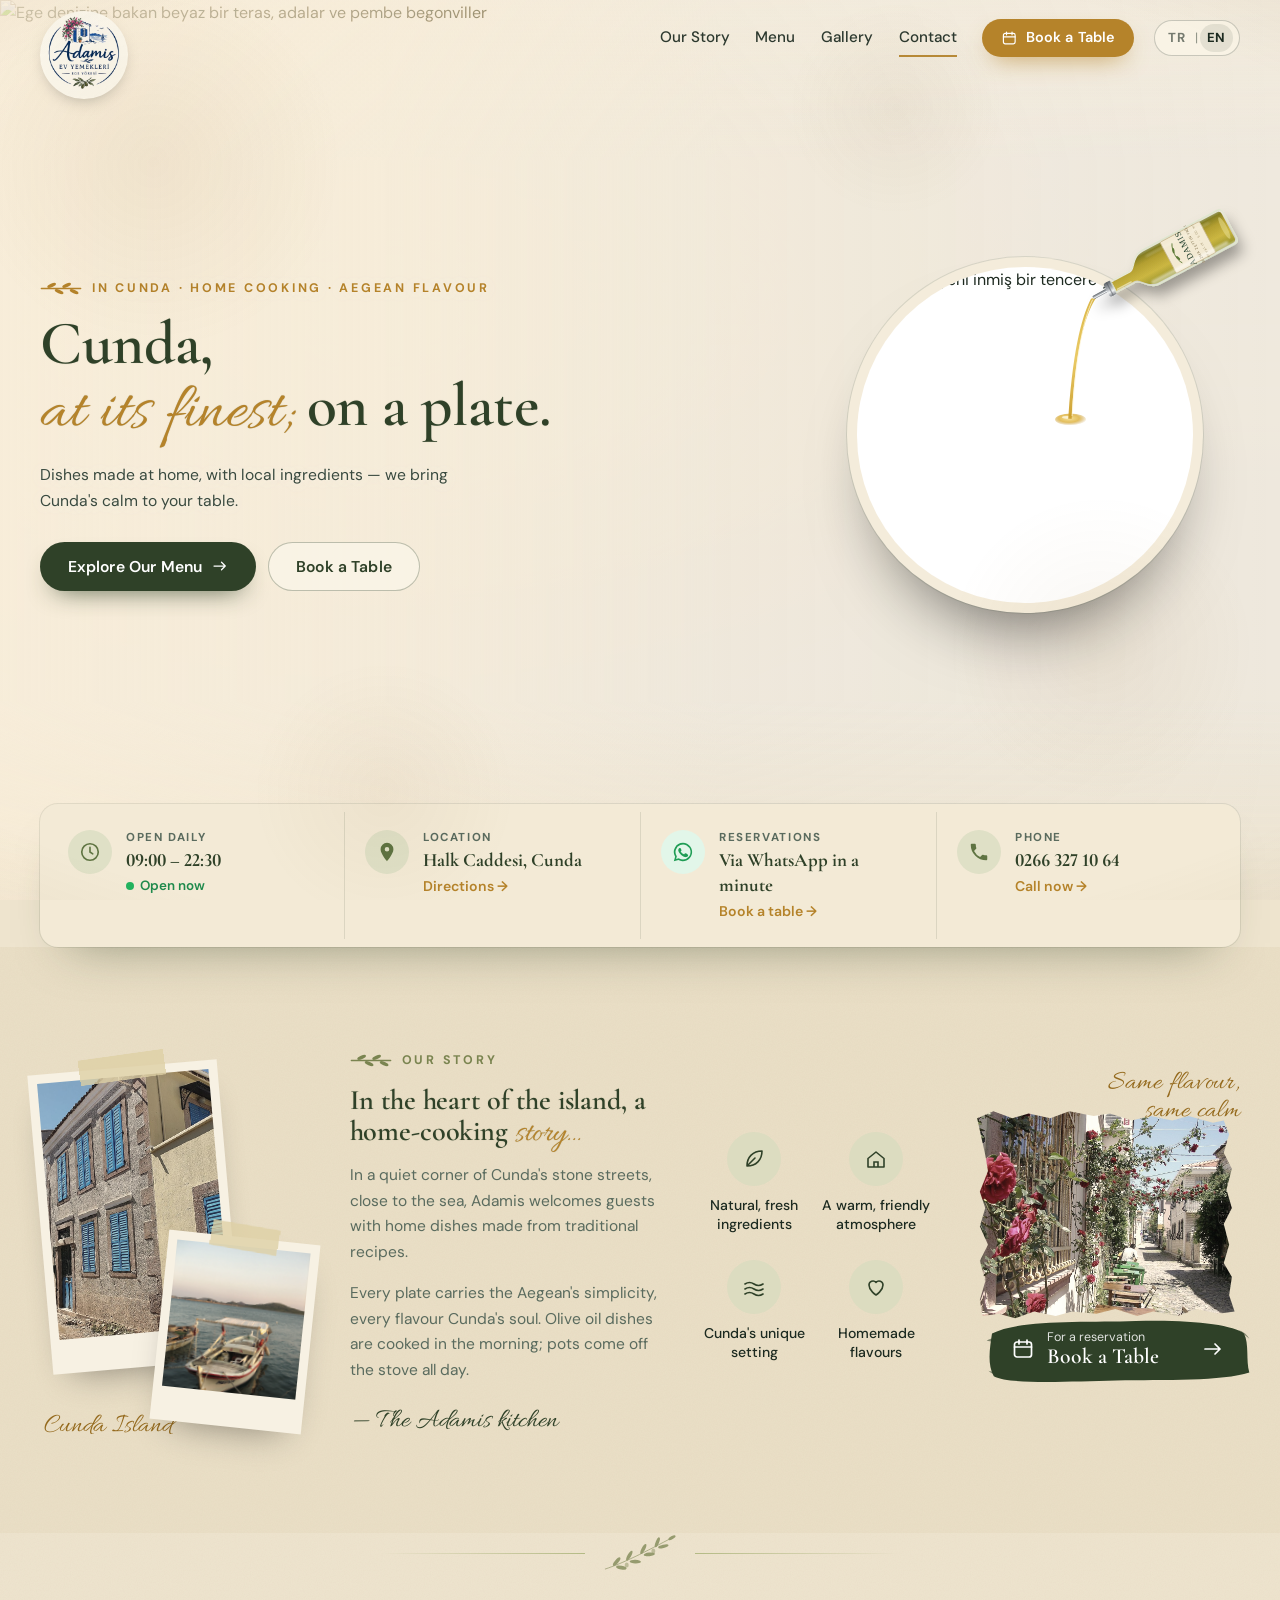
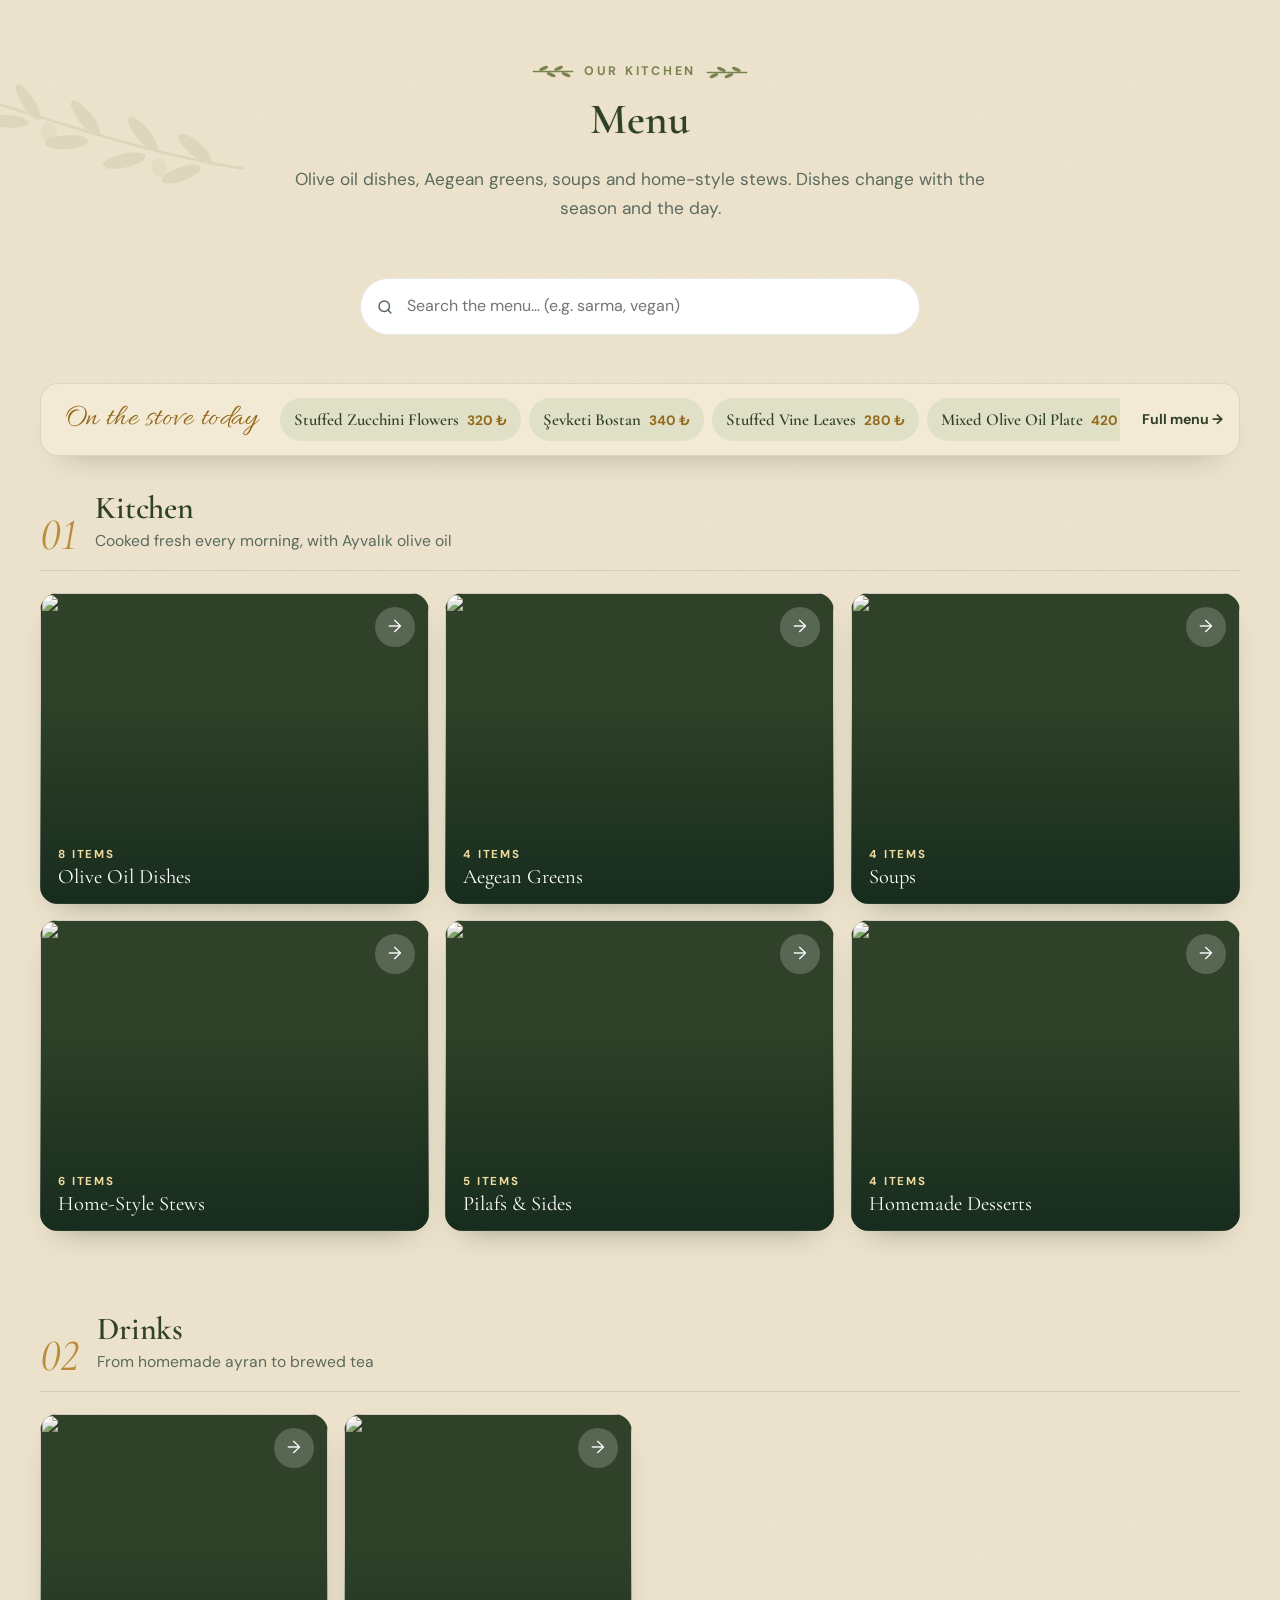
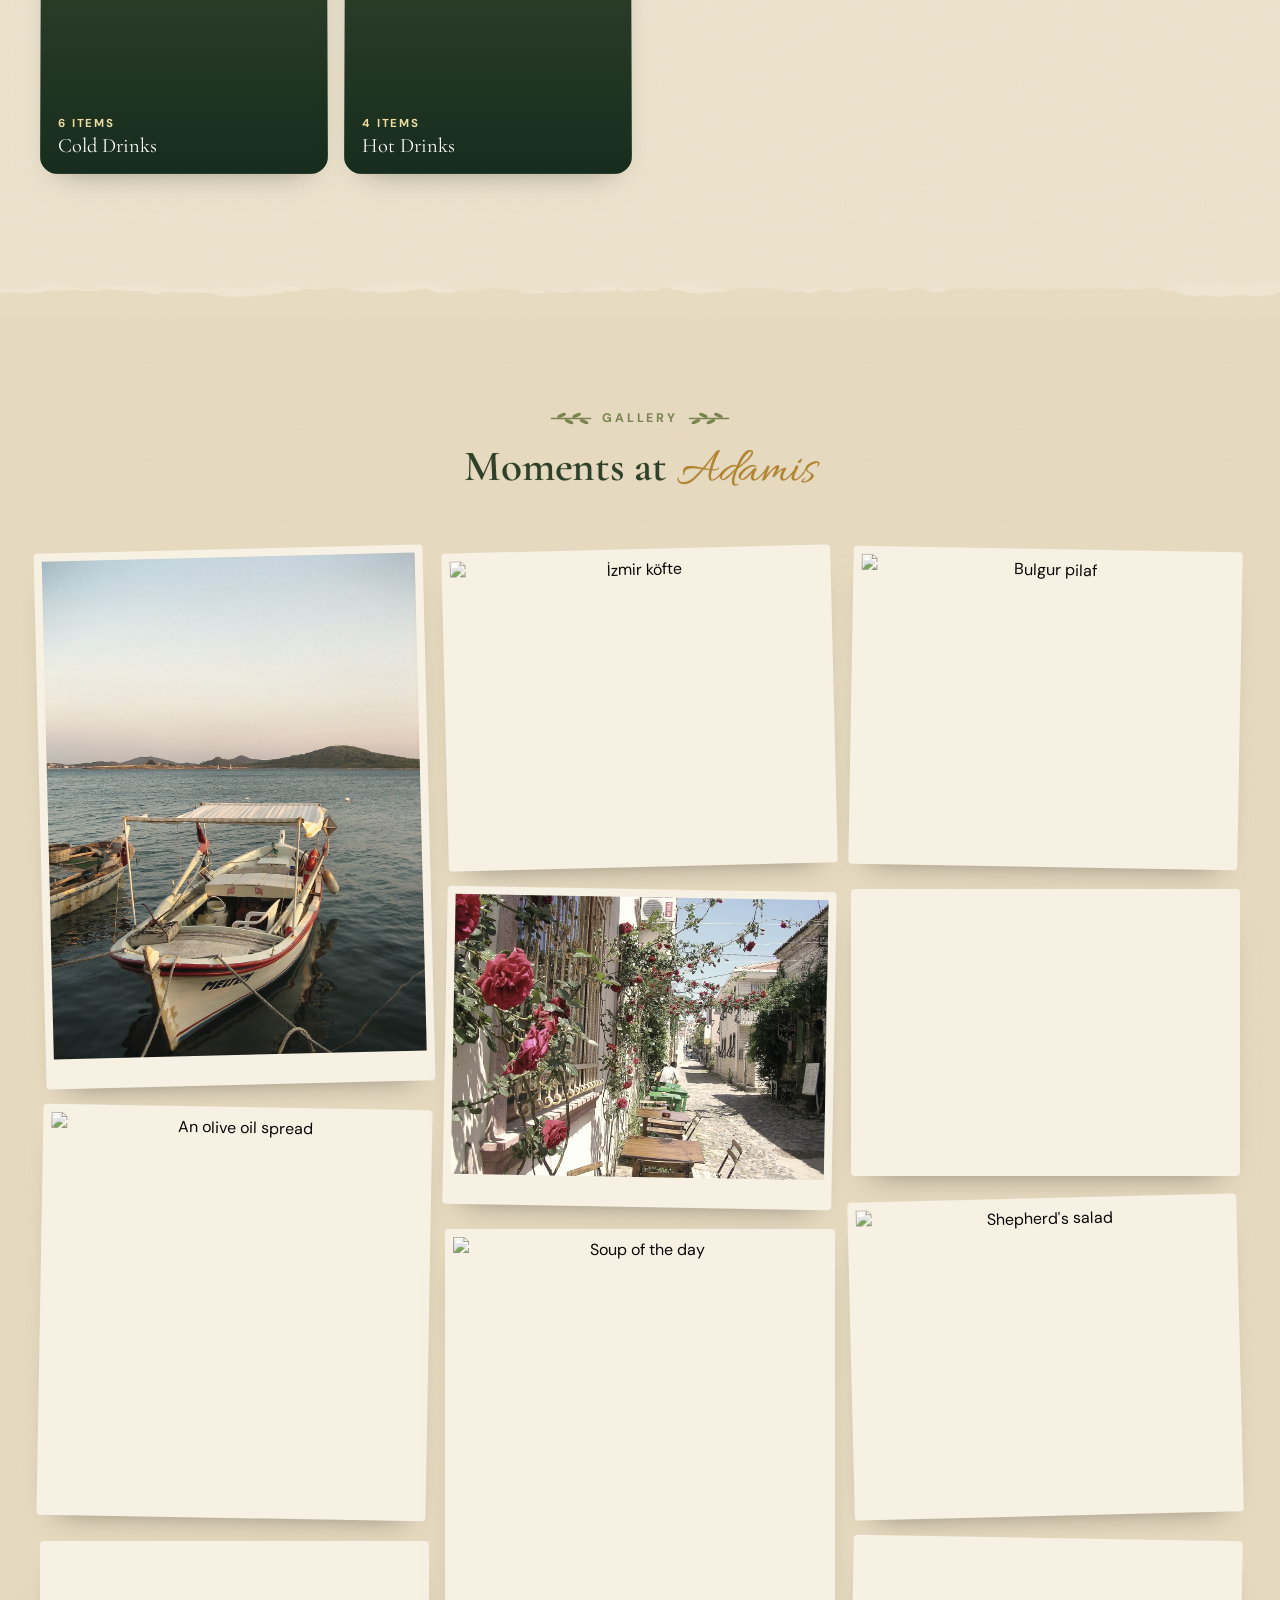
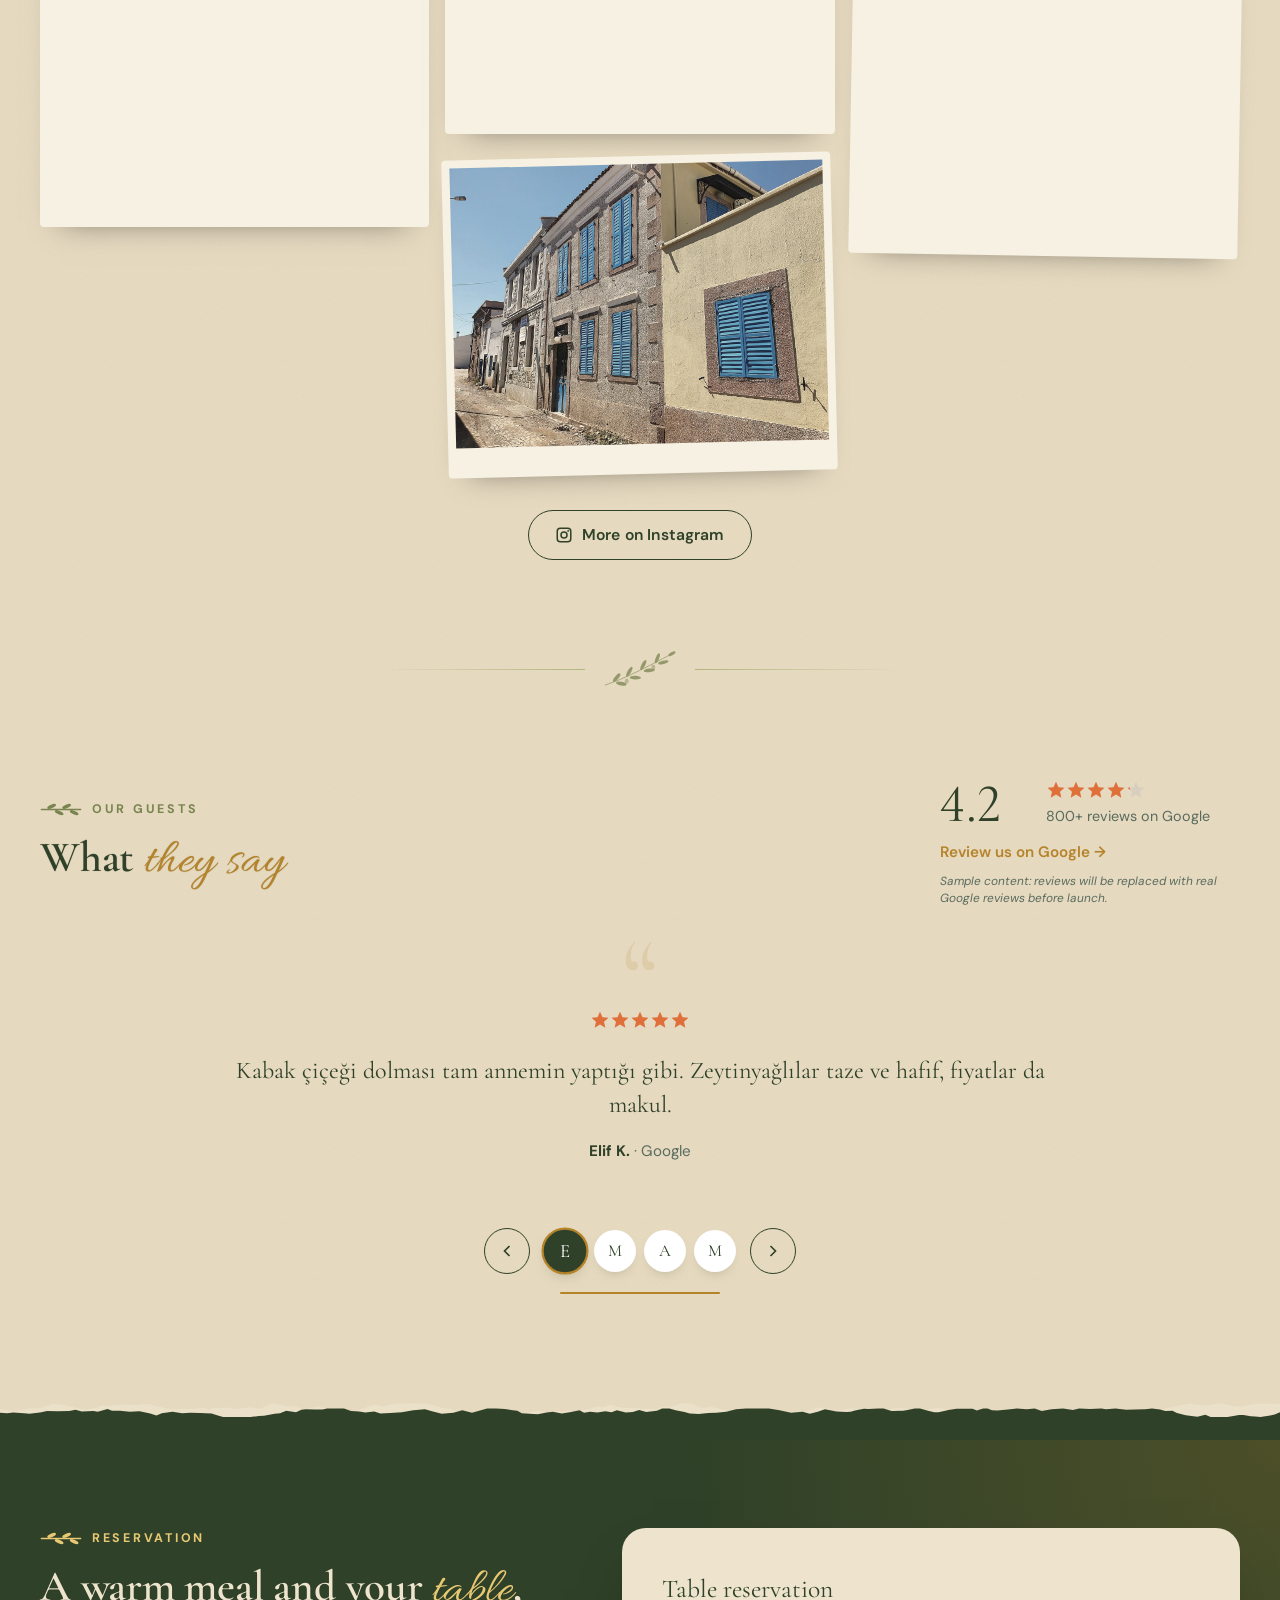
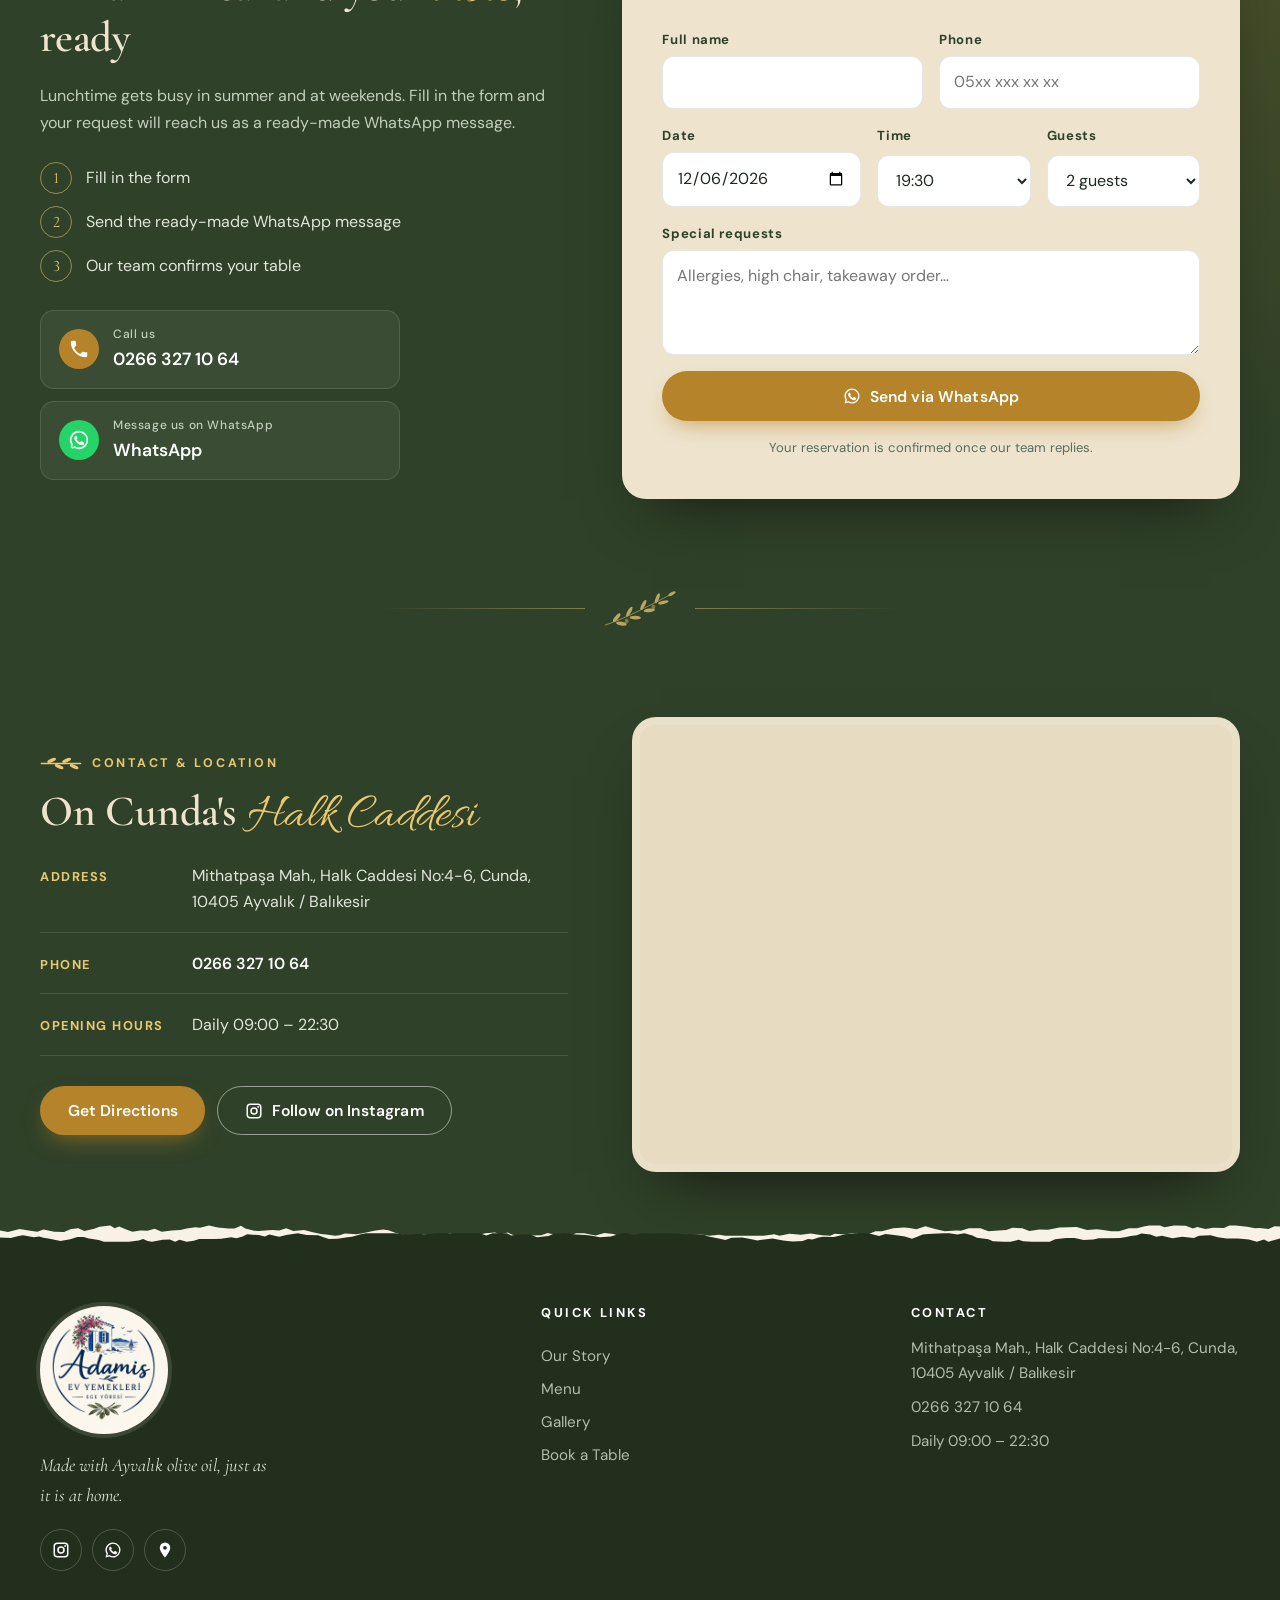
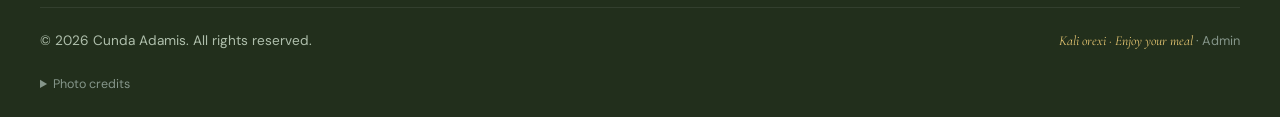
==== commit f2658235: "Yeni tasarım: Ege terası arka planı, tabak ve zeytinyağı, eskitilmiş kâğıt - Giriş: altın saat ışığı" ====
--- a/index.html
+++ b/index.html
@@ -6,7 +6,7 @@
   <title>Cunda Adamis | Zeytinyağlı Ev Yemekleri – Ayvalık</title>
   <meta name="description" content="Cunda Adamis: Cunda'nın Halk Caddesi'nde zeytinyağlı ev yemekleri. Kabak çiçeği dolması, yaprak sarma, Ege otları, tencere yemekleri ve ev tatlıları. Paket servis de var.">
   <meta name="keywords" content="Cunda ev yemekleri, Cunda zeytinyağlı, Ayvalık ev yemekleri, kabak çiçeği dolması, Cunda lokanta, Adamis Cunda">
-  <meta name="theme-color" content="#26402d">
+  <meta name="theme-color" content="#f6f0e4">
   <!-- Önizleme sürümü: arama motorları listelemesin. Gerçek yayında bu satırı silin. -->
   <meta name="robots" content="noindex, nofollow">
 
@@ -22,8 +22,8 @@
   <link rel="preconnect" href="https://fonts.googleapis.com">
   <link rel="preconnect" href="https://fonts.gstatic.com" crossorigin>
   <link rel="preconnect" href="https://images.unsplash.com">
-  <link rel="preload" as="image" href="https://images.unsplash.com/photo-1596797038530-2c107229654b?w=1200&q=70&auto=format&fit=crop" fetchpriority="high">
-  <link href="https://fonts.googleapis.com/css2?family=DM+Sans:opsz,wght@9..40,400;9..40,500;9..40,700&family=Fraunces:ital,opsz,wght@0,9..144,400;0,9..144,600;1,9..144,400;1,9..144,500&display=swap" rel="stylesheet">
+  <link rel="preload" as="image" href="https://images.unsplash.com/photo-1469796466635-455ede028aca?w=1920&q=72&auto=format&fit=crop" fetchpriority="high">
+  <link href="https://fonts.googleapis.com/css2?family=Allura&family=Cormorant+Garamond:ital,wght@0,500;0,600;0,700;1,500;1,600&family=DM+Sans:opsz,wght@9..40,400;9..40,500;9..40,700&display=swap" rel="stylesheet">
   <link rel="stylesheet" href="css/style.css">
 
   <script type="application/ld+json">
@@ -66,10 +66,9 @@
       <nav class="nav__menu" id="navMenu" aria-label="Ana menü">
         <a href="#hikaye" data-i18n="nav.story">Hikâyemiz</a>
         <a href="#menu" data-i18n="nav.menu">Menü</a>
-        <a href="#etkinlikler" data-i18n="nav.events">Etkinlikler</a>
         <a href="#galeri" data-i18n="nav.gallery">Galeri</a>
         <a href="#iletisim" data-i18n="nav.contact">İletişim</a>
-        <a href="#rezervasyon" class="btn btn--sunset btn--sm nav__cta" data-i18n="cta.book">Masa Ayırt</a>
+        <a href="#rezervasyon" class="btn btn--sunset btn--sm nav__cta"><svg viewBox="0 0 24 24" aria-hidden="true"><rect x="3.5" y="5" width="17" height="15" rx="2.5" fill="none" stroke="currentColor" stroke-width="1.7"/><path d="M3.5 10h17M8 3v4M16 3v4" stroke="currentColor" stroke-width="1.7" stroke-linecap="round"/></svg><span data-i18n="cta.book">Masa Ayırt</span></a>
         <div class="nav__extra">
           <a href="tel:+902663271064" class="nav__extra-link"><svg viewBox="0 0 24 24" aria-hidden="true"><use href="#i-phone"/></svg><span data-bind="phoneDisplay">0266 327 10 64</span></a>
           <span class="nav__extra-link"><svg viewBox="0 0 24 24" aria-hidden="true"><circle cx="12" cy="12" r="9" fill="none" stroke="currentColor" stroke-width="1.8"/><path d="M12 7v5l3 2" fill="none" stroke="currentColor" stroke-width="1.8" stroke-linecap="round"/></svg><span><span data-i18n="c.daily">Her gün</span> <span data-bind="hours">09:00 – 22:30</span></span></span>
@@ -87,85 +86,75 @@
   </header>
 
   <main id="main">
-    <!-- 2. HERO -->
-    <section class="hero wave wave--cream" id="top">
+    <!-- 2. GİRİŞ: baştan sona narin bir ev yemeği sofrası -->
+    <section class="hero" id="top">
+      <img class="hero__bg" data-img="hero" src="https://images.unsplash.com/photo-1469796466635-455ede028aca?w=1920&q=72&auto=format&fit=crop"
+           srcset="https://images.unsplash.com/photo-1469796466635-455ede028aca?w=960&q=72&auto=format&fit=crop 960w, https://images.unsplash.com/photo-1469796466635-455ede028aca?w=1920&q=72&auto=format&fit=crop 1920w, https://images.unsplash.com/photo-1469796466635-455ede028aca?w=2600&q=72&auto=format&fit=crop 2600w" sizes="100vw"
+           width="1920" height="1285" alt="Ege denizine bakan beyaz bir teras, adalar ve pembe begonviller" fetchpriority="high">
+      <div class="hero__glow" aria-hidden="true"></div>
+      <div class="hero__veil" aria-hidden="true"></div>
       <div class="hero__content container">
         <div class="hero__copy">
-          <p class="eyebrow" data-i18n="hero.eyebrow">Cunda Adası · Ayvalık</p>
-          <h1 class="hero__title" data-i18n="hero.title">Cunda'nın kalbinde <em>zeytinyağlı</em> ev yemekleri</h1>
-          <p class="hero__lead" data-i18n="hero.lead">Her sabah taze pişen zeytinyağlılar, tencere yemekleri ve Ege otları. Adanın meşhur kabak çiçeği dolmasıyla.</p>
+          <p class="eyebrow" data-i18n="hero.eyebrow">Cunda'da · Ev yemeği · Ege lezzeti</p>
+          <h1 class="hero__title" data-i18n="hero.title">Cunda'nın<br><em>en güzel hali;</em> tabakta.</h1>
+          <p class="hero__lead" data-i18n="hero.lead">Ev sıcaklığında, yöresel malzemelerle hazırlanan lezzetlerimizle Cunda'nın huzurunu sofranıza taşıyoruz.</p>
           <div class="hero__actions">
-            <a href="#rezervasyon" class="btn btn--sunset" data-i18n="cta.book">Masa Ayırt</a>
-            <a href="#menu" class="btn btn--line" data-i18n="cta.menu">Menüyü Gör</a>
-          </div>
-        </div>
-
-        <div class="hero__visual">
-          <div class="plate">
-            <svg class="plate__ring" viewBox="0 0 200 200" aria-hidden="true">
-              <defs><path id="ringPath" d="M100 100m-91 0a91 91 0 1 1 182 0a91 91 0 1 1-182 0"/></defs>
-              <text><textPath href="#ringPath" textLength="568" lengthAdjust="spacing">ZEYTİNYAĞLI · EV YEMEKLERİ · CUNDA ADASI · ZEYTİNYAĞLI · EV YEMEKLERİ · AYVALIK ·</textPath></text>
-            </svg>
-            <div class="plate__dish">
-              <img data-img="hero" src="https://images.unsplash.com/photo-1596797038530-2c107229654b?w=1200&q=70&auto=format&fit=crop" width="1000" height="1000" alt="Ocaktan yeni inmiş bir tencere yemeği" fetchpriority="high">
-            </div>
-            <svg class="plate__oil" viewBox="0 0 100 100" aria-hidden="true">
-              <defs>
-                <linearGradient id="oilStream" x1="0" y1="0" x2="0" y2="1"><stop offset="0" stop-color="#d9b23a"/><stop offset=".5" stop-color="#e8c65a"/><stop offset="1" stop-color="#c99a24"/></linearGradient>
-                <linearGradient id="oilInside" x1="0" y1="0" x2="1" y2="0"><stop offset="0" stop-color="#8f8a1c"/><stop offset=".35" stop-color="#c9b236"/><stop offset=".7" stop-color="#b09a26"/><stop offset="1" stop-color="#6f6c14"/></linearGradient>
-                <linearGradient id="glassEdge" x1="0" y1="0" x2="1" y2="0"><stop offset="0" stop-color="#e9f0dc" stop-opacity=".75"/><stop offset=".12" stop-color="#e9f0dc" stop-opacity=".08"/><stop offset=".88" stop-color="#e9f0dc" stop-opacity=".05"/><stop offset="1" stop-color="#cfd9bf" stop-opacity=".6"/></linearGradient>
-                <linearGradient id="steel" x1="0" y1="0" x2="1" y2="0"><stop offset="0" stop-color="#7d8288"/><stop offset=".3" stop-color="#f1f3f4"/><stop offset=".55" stop-color="#a9aeb3"/><stop offset="1" stop-color="#5d6268"/></linearGradient>
-                <radialGradient id="oilPool" cx=".45" cy=".4" r=".6"><stop offset="0" stop-color="#f7e39a" stop-opacity=".95"/><stop offset=".55" stop-color="#dcae35" stop-opacity=".8"/><stop offset="1" stop-color="#b8861c" stop-opacity="0"/></radialGradient>
-                <filter id="oilSoft" x="-50%" y="-50%" width="200%" height="200%"><feGaussianBlur stdDeviation=".35"/></filter>
-                <filter id="bottleShadow" x="-40%" y="-40%" width="180%" height="180%"><feDropShadow dx="1.4" dy="2.2" stdDeviation="1.6" flood-color="#000" flood-opacity=".35"/></filter>
-              </defs>
-
-              <ellipse class="oil__pool" cx="60.6" cy="46.4" rx="3.6" ry="1.4" fill="url(#oilPool)"/>
-              <ellipse cx="59.7" cy="45.9" rx="1.1" ry=".32" fill="#fffbe9" opacity=".75"/>
-
-              <path fill="url(#oilStream)" opacity=".93" d="M65.35 18.3C63.9 21.4 61.7 28.4 60.15 46.2L60.95 46.2C62.3 28.3 64.6 21.1 66.65 17.9Z">
-                <animate attributeName="d" dur="2.4s" repeatCount="indefinite" calcMode="spline" keyTimes="0;.33;.66;1" keySplines=".45 0 .55 1;.45 0 .55 1;.45 0 .55 1" values="M65.35 18.3C63.9 21.4 61.7 28.4 60.15 46.2L60.95 46.2C62.3 28.3 64.6 21.1 66.65 17.9Z;M65.35 18.3C63.6 21.6 61.2 28.6 60.05 46.2L60.85 46.2C61.8 28.5 64.3 21.3 66.65 17.9Z;M65.35 18.3C64.1 21.2 62.1 28.1 60.25 46.2L61.05 46.2C62.7 28.0 64.8 20.9 66.65 17.9Z;M65.35 18.3C63.9 21.4 61.7 28.4 60.15 46.2L60.95 46.2C62.3 28.3 64.6 21.1 66.65 17.9Z"/>
-              </path>
-              <path fill="none" stroke="#fff8dc" stroke-width=".22" stroke-linecap="round" opacity=".8" d="M65.7 18.6C64.5 21.6 62.5 28.5 61.05 45.5">
-                <animate attributeName="d" dur="2.4s" repeatCount="indefinite" calcMode="spline" keyTimes="0;.33;.66;1" keySplines=".45 0 .55 1;.45 0 .55 1;.45 0 .55 1" values="M65.7 18.6C64.5 21.6 62.5 28.5 61.05 45.5;M65.7 18.6C64.2 21.8 62.0 28.7 60.95 45.5;M65.7 18.6C64.7 21.4 62.9 28.2 61.15 45.5;M65.7 18.6C64.5 21.6 62.5 28.5 61.05 45.5"/>
-              </path>
-
-              <g class="oil__bottle" filter="url(#bottleShadow)">
-                <g transform="translate(66 18) rotate(-118) scale(.56)">
-                  <!-- metal dökme ucu -->
-                  <rect x="-.75" y="-.4" width="1.5" height="6.6" rx=".5" fill="url(#steel)"/>
-                  <rect x="-3.1" y="6" width="6.2" height="3.4" rx=".9" fill="url(#steel)"/>
-                  <rect x="-3.1" y="7.3" width="6.2" height=".5" fill="#4b5056" opacity=".5"/>
-                  <!-- yağ (camın içinde) -->
-                  <path d="M-2 9.6H2V18.2C2 20.8 7.2 21.8 7.2 27V61.6Q7.2 63.2 5.6 63.2H-5.6Q-7.2 63.2-7.2 61.6V27C-7.2 21.8-2 20.8-2 18.2Z" fill="url(#oilInside)"/>
-                  <ellipse cx="0" cy="61.4" rx="5" ry="1.1" fill="#e8dc8a" opacity=".55"/>
-                  <!-- cam -->
-                  <path d="M-2.6 9.2H2.6V18C2.6 20.9 8 21.9 8 27V62Q8 64 6 64H-6Q-8 64-8 62V27C-8 21.9-2.6 20.9-2.6 18Z" fill="url(#glassEdge)" stroke="#dfe8cf" stroke-opacity=".7" stroke-width=".45"/>
-                  <!-- etiket -->
-                  <rect x="-7.3" y="35" width="14.6" height="18.5" rx=".6" fill="#f3ead3"/>
-                  <rect x="-7.3" y="35" width="14.6" height="18.5" rx=".6" fill="none" stroke="#c9b98f" stroke-width=".3"/>
-                  <path d="M-4.6 39.2c2.2-1.6 6.6-1.6 9.2 0" fill="none" stroke="#5b7a35" stroke-width=".35"/>
-                  <ellipse cx="-2" cy="38.6" rx="1.1" ry=".45" transform="rotate(-20 -2 38.6)" fill="#5b7a35"/>
-                  <ellipse cx="1.6" cy="38.3" rx="1.1" ry=".45" transform="rotate(18 1.6 38.3)" fill="#5b7a35"/>
-                  <text x="0" y="44.4" text-anchor="middle" font-family="Fraunces, Georgia, serif" font-size="3.6" letter-spacing=".25" fill="#26402d">ADAMIS</text>
-                  <text x="0" y="47.6" text-anchor="middle" font-family="DM Sans, sans-serif" font-size="1.55" letter-spacing=".3" fill="#7a6a45">SIZMA ZEYTİNYAĞI</text>
-                  <text x="0" y="50.6" text-anchor="middle" font-family="DM Sans, sans-serif" font-size="1.3" letter-spacing=".3" fill="#9a8a62">AYVALIK · 500 ml</text>
-                  <!-- cam parlamaları -->
-                  <rect x="-6.6" y="24" width="1.3" height="36" rx=".65" fill="#fff" opacity=".55" filter="url(#oilSoft)"/>
-                  <rect x="4.6" y="27" width=".6" height="30" rx=".3" fill="#fff" opacity=".3" filter="url(#oilSoft)"/>
-                  <rect x="-1.9" y="10" width=".6" height="7" rx=".3" fill="#fff" opacity=".5"/>
+            <a href="#menu" class="btn btn--green"><span data-i18n="cta.explore">Menümüzü Keşfet</span><svg viewBox="0 0 24 24" aria-hidden="true"><path d="M4 12h15m-5-5 5 5-5 5" fill="none" stroke="currentColor" stroke-width="1.7" stroke-linecap="round" stroke-linejoin="round"/></svg></a>
+            <a href="#rezervasyon" class="btn btn--line" data-i18n="cta.book">Masa Ayırt</a>
+          </div>
+        </div>
+        <div class="hero__dish">
+          <div class="dish">
+            <div class="dish__plate"><img data-img="dish" src="https://images.unsplash.com/photo-1596797038530-2c107229654b?w=1000&q=72&auto=format&fit=crop" width="1000" height="1000" alt="Ocaktan yeni inmiş bir tencere yemeği"></div>
+              <svg class="dish__oil" viewBox="0 0 100 100" aria-hidden="true">
+                <defs>
+                  <linearGradient id="oilStream" x1="0" y1="0" x2="0" y2="1"><stop offset="0" stop-color="#d9b23a"/><stop offset=".5" stop-color="#e8c65a"/><stop offset="1" stop-color="#c99a24"/></linearGradient>
+                  <linearGradient id="oilInside" x1="0" y1="0" x2="1" y2="0"><stop offset="0" stop-color="#8f8a1c"/><stop offset=".35" stop-color="#c9b236"/><stop offset=".7" stop-color="#b09a26"/><stop offset="1" stop-color="#6f6c14"/></linearGradient>
+                  <linearGradient id="glassEdge" x1="0" y1="0" x2="1" y2="0"><stop offset="0" stop-color="#e9f0dc" stop-opacity=".75"/><stop offset=".12" stop-color="#e9f0dc" stop-opacity=".08"/><stop offset=".88" stop-color="#e9f0dc" stop-opacity=".05"/><stop offset="1" stop-color="#cfd9bf" stop-opacity=".6"/></linearGradient>
+                  <linearGradient id="steel" x1="0" y1="0" x2="1" y2="0"><stop offset="0" stop-color="#7d8288"/><stop offset=".3" stop-color="#f1f3f4"/><stop offset=".55" stop-color="#a9aeb3"/><stop offset="1" stop-color="#5d6268"/></linearGradient>
+                  <radialGradient id="oilPool" cx=".45" cy=".4" r=".6"><stop offset="0" stop-color="#f7e39a" stop-opacity=".95"/><stop offset=".55" stop-color="#dcae35" stop-opacity=".8"/><stop offset="1" stop-color="#b8861c" stop-opacity="0"/></radialGradient>
+                  <filter id="oilSoft" x="-50%" y="-50%" width="200%" height="200%"><feGaussianBlur stdDeviation=".35"/></filter>
+                  <filter id="bottleShadow" x="-40%" y="-40%" width="180%" height="180%"><feDropShadow dx="1.4" dy="2.2" stdDeviation="1.6" flood-color="#000" flood-opacity=".35"/></filter>
+                </defs>
+
+                <ellipse class="oil__pool" cx="60.6" cy="46.4" rx="3.6" ry="1.4" fill="url(#oilPool)"/>
+                <ellipse cx="59.7" cy="45.9" rx="1.1" ry=".32" fill="#fffbe9" opacity=".75"/>
+
+                <path fill="url(#oilStream)" opacity=".93" d="M65.35 18.3C63.9 21.4 61.7 28.4 60.15 46.2L60.95 46.2C62.3 28.3 64.6 21.1 66.65 17.9Z">
+                  <animate attributeName="d" dur="2.4s" repeatCount="indefinite" calcMode="spline" keyTimes="0;.33;.66;1" keySplines=".45 0 .55 1;.45 0 .55 1;.45 0 .55 1" values="M65.35 18.3C63.9 21.4 61.7 28.4 60.15 46.2L60.95 46.2C62.3 28.3 64.6 21.1 66.65 17.9Z;M65.35 18.3C63.6 21.6 61.2 28.6 60.05 46.2L60.85 46.2C61.8 28.5 64.3 21.3 66.65 17.9Z;M65.35 18.3C64.1 21.2 62.1 28.1 60.25 46.2L61.05 46.2C62.7 28.0 64.8 20.9 66.65 17.9Z;M65.35 18.3C63.9 21.4 61.7 28.4 60.15 46.2L60.95 46.2C62.3 28.3 64.6 21.1 66.65 17.9Z"/>
+                </path>
+                <path fill="none" stroke="#fff8dc" stroke-width=".22" stroke-linecap="round" opacity=".8" d="M65.7 18.6C64.5 21.6 62.5 28.5 61.05 45.5">
+                  <animate attributeName="d" dur="2.4s" repeatCount="indefinite" calcMode="spline" keyTimes="0;.33;.66;1" keySplines=".45 0 .55 1;.45 0 .55 1;.45 0 .55 1" values="M65.7 18.6C64.5 21.6 62.5 28.5 61.05 45.5;M65.7 18.6C64.2 21.8 62.0 28.7 60.95 45.5;M65.7 18.6C64.7 21.4 62.9 28.2 61.15 45.5;M65.7 18.6C64.5 21.6 62.5 28.5 61.05 45.5"/>
+                </path>
+
+                <g class="oil__bottle" filter="url(#bottleShadow)">
+                  <g transform="translate(66 18) rotate(-118) scale(.56)">
+                    <!-- metal dökme ucu -->
+                    <rect x="-.75" y="-.4" width="1.5" height="6.6" rx=".5" fill="url(#steel)"/>
+                    <rect x="-3.1" y="6" width="6.2" height="3.4" rx=".9" fill="url(#steel)"/>
+                    <rect x="-3.1" y="7.3" width="6.2" height=".5" fill="#4b5056" opacity=".5"/>
+                    <!-- yağ (camın içinde) -->
+                    <path d="M-2 9.6H2V18.2C2 20.8 7.2 21.8 7.2 27V61.6Q7.2 63.2 5.6 63.2H-5.6Q-7.2 63.2-7.2 61.6V27C-7.2 21.8-2 20.8-2 18.2Z" fill="url(#oilInside)"/>
+                    <ellipse cx="0" cy="61.4" rx="5" ry="1.1" fill="#e8dc8a" opacity=".55"/>
+                    <!-- cam -->
+                    <path d="M-2.6 9.2H2.6V18C2.6 20.9 8 21.9 8 27V62Q8 64 6 64H-6Q-8 64-8 62V27C-8 21.9-2.6 20.9-2.6 18Z" fill="url(#glassEdge)" stroke="#dfe8cf" stroke-opacity=".7" stroke-width=".45"/>
+                    <!-- etiket -->
+                    <rect x="-7.3" y="35" width="14.6" height="18.5" rx=".6" fill="#f3ead3"/>
+                    <rect x="-7.3" y="35" width="14.6" height="18.5" rx=".6" fill="none" stroke="#c9b98f" stroke-width=".3"/>
+                    <path d="M-4.6 39.2c2.2-1.6 6.6-1.6 9.2 0" fill="none" stroke="#5b7a35" stroke-width=".35"/>
+                    <ellipse cx="-2" cy="38.6" rx="1.1" ry=".45" transform="rotate(-20 -2 38.6)" fill="#5b7a35"/>
+                    <ellipse cx="1.6" cy="38.3" rx="1.1" ry=".45" transform="rotate(18 1.6 38.3)" fill="#5b7a35"/>
+                    <text x="0" y="44.4" text-anchor="middle" font-family="Fraunces, Georgia, serif" font-size="3.6" letter-spacing=".25" fill="#1f3d2b">ADAMIS</text>
+                    <text x="0" y="47.6" text-anchor="middle" font-family="DM Sans, sans-serif" font-size="1.55" letter-spacing=".3" fill="#7a6a45">SIZMA ZEYTİNYAĞI</text>
+                    <text x="0" y="50.6" text-anchor="middle" font-family="DM Sans, sans-serif" font-size="1.3" letter-spacing=".3" fill="#9a8a62">AYVALIK · 500 ml</text>
+                    <!-- cam parlamaları -->
+                    <rect x="-6.6" y="24" width="1.3" height="36" rx=".65" fill="#fff" opacity=".55" filter="url(#oilSoft)"/>
+                    <rect x="4.6" y="27" width=".6" height="30" rx=".3" fill="#fff" opacity=".3" filter="url(#oilSoft)"/>
+                    <rect x="-1.9" y="10" width=".6" height="7" rx=".3" fill="#fff" opacity=".5"/>
+                  </g>
                 </g>
-              </g>
-            </svg>
-            <svg class="plate__sprig plate__sprig--a" viewBox="0 0 220 120" aria-hidden="true"><use href="#i-branch"/></svg>
-            <svg class="plate__sprig plate__sprig--b" viewBox="0 0 220 120" aria-hidden="true"><use href="#i-branch"/></svg>
-          </div>
-
-        <aside class="today-card" aria-labelledby="todayTitle">
-          <p class="today-card__label" id="todayTitle"><span class="today-card__steam" aria-hidden="true"><svg viewBox="0 0 24 24"><path d="M4 12h16a8 7 0 0 1-16 0zM2 12h20M9 8c0-1.2 1.2-1.6 1.2-2.8M14 8c0-1.2 1.2-1.6 1.2-2.8" fill="none" stroke="currentColor" stroke-width="1.6" stroke-linecap="round" stroke-linejoin="round"/></svg></span><span data-i18n="today.title">Bugün ocakta</span></p>
-          <ul class="today-card__list" id="todayList"></ul>
-          <a href="#menu" class="today-card__more" data-i18n="today.more">Tüm menü →</a>
-        </aside>
+              </svg>
+          </div>
         </div>
       </div>
     </section>
@@ -210,44 +199,37 @@
       </div>
     </div>
 
-    <!-- 3. HİKÂYEMİZ -->
-    <section class="section section--cream section--after-info" id="hikaye">
-      <svg class="deco-olive deco-olive--story" data-parallax="0.12" viewBox="0 0 220 120" aria-hidden="true"><use href="#i-branch"/></svg>
-      <div class="container story">
-        <div class="story__text reveal">
+    <!-- 3. HİKÂYEMİZ: polaroidler · metin · özellikler · fotoğraf ve rezervasyon -->
+    <section class="section section--paper section--after-info band" id="hikaye">
+      <div class="container band__grid">
+        <div class="band__photos reveal">
+          <figure class="polaroid polaroid--a"><img data-img="story" src="img/cunda/tas-ev.jpg" width="1200" height="900" loading="lazy" decoding="async" alt="Cunda'da mavi kepenkli eski bir taş Rum evi"></figure>
+          <figure class="polaroid polaroid--b"><img data-img="story2" src="img/cunda/aksamustu-tekne.jpg" width="1200" height="1600" loading="lazy" decoding="async" alt="Cunda'da akşamüstü bir balıkçı teknesi"></figure>
+          <p class="hand hand--photos" data-i18n="story.note1">Cunda Adası</p>
+        </div>
+        <div class="band__text reveal">
           <p class="eyebrow" data-i18n="story.eyebrow">Hikâyemiz</p>
-          <h2 class="h2" data-i18n="story.title">Annelerin mutfağı, <em>adanın zeytinyağıyla</em></h2>
-          <p class="lead-p" data-i18n="story.p1">Adamis, Cunda'nın Halk Caddesi'nde, adanın ev mutfağını yaşatan bir lokanta. Yemekler sabah erkenden ocağa konur; zeytinyağlılar soğumaya, tencere yemekleri demlenmeye bırakılır.</p>
-          <p data-i18n="story.p2">Kabak çiçeği dolması, yaprak sarma, mevsimin Ege otları, kuru fasulye ve İzmir köfte… Ayvalık zeytinyağıyla, evde nasıl pişiyorsa öyle. Gelin, bir tabak sıcak yemekle adanın tadına bakın.</p>
+          <h2 class="h2 band__title" data-i18n="story.title">Adanın kalbinde, bir ev yemeği <em>hikâyesi…</em></h2>
+          <p data-i18n="story.p1">Adamis, Cunda'nın taş sokaklarında, denize yakın huzurlu bir köşede, geleneksel tariflerle hazırlanan ev yemekleriyle misafirlerini ağırlıyor.</p>
+          <p data-i18n="story.p2">Her tabakta Ege'nin doğallığı, her lezzette Cunda'nın ruhu var. Zeytinyağlılar sabah pişer, tencereler gün boyu ocaktan iner.</p>
           <p class="story__sign" data-i18n="story.sign">— Adamis mutfağı</p>
-
-          <ul class="pillars">
-            <li>
-              <svg viewBox="0 0 24 24" aria-hidden="true"><path d="M3 18h18M5 18c0-4 3-7 7-7s7 3 7 7M12 8V4M7 9 5 7m12 2 2-2" fill="none" stroke="currentColor" stroke-width="1.6" stroke-linecap="round"/></svg>
-              <span><strong data-i18n="feat.1.t">Her sabah taze</strong><small data-i18n="feat.1.d">Yemekler gün içinde ocaktan iner</small></span>
-            </li>
-            <li>
-              <svg viewBox="0 0 24 24" aria-hidden="true"><path d="M3 20h18M5 20V11a7 7 0 0 1 14 0v9M9 20v-4a3 3 0 0 1 6 0v4" fill="none" stroke="currentColor" stroke-width="1.6" stroke-linecap="round"/></svg>
-              <span><strong data-i18n="feat.2.t">Kabak çiçeği dolması</strong><small data-i18n="feat.2.d">Cunda'nın meşhuru, el doldurması</small></span>
-            </li>
-            <li>
-              <svg viewBox="0 0 24 24" aria-hidden="true"><use href="#i-leaf"/></svg>
-              <span><strong data-i18n="feat.3.t">Ayvalık zeytinyağı</strong><small data-i18n="feat.3.d">Zeytinyağlılardan otlara, her tabakta</small></span>
-            </li>
-          </ul>
-        </div>
-        <figure class="story__media reveal">
-          <div class="arch">
-            <img data-img="story" src="img/cunda/tas-ev.jpg" loading="lazy" decoding="async" alt="Cunda'da mavi kepenkli eski bir taş Rum evi" width="1200" height="900">
-          </div>
-          <img class="story__inset" data-img="storyInset" data-parallax="0.08" src="img/cunda/gullu-sokak.jpg" loading="lazy" decoding="async" alt="Cunda'da güllerle bezeli bir sokak" width="1200" height="900">
-          <figcaption class="story__badge"><strong>%100</strong><span data-i18n="story.badge">zeytinyağı</span></figcaption>
-        </figure>
+        </div>
+        <ul class="band__features reveal">
+          <li><span class="band__icon"><svg viewBox="0 0 24 24" aria-hidden="true"><use href="#i-leaf"/></svg></span><strong data-i18n="feat.1.t">Doğal ve taze malzemeler</strong></li>
+          <li><span class="band__icon"><svg viewBox="0 0 24 24" aria-hidden="true"><path d="M4 11.5 12 5l8 6.5V20H4z" fill="none" stroke="currentColor" stroke-width="1.6" stroke-linejoin="round"/><path d="M10 20v-5h4v5" fill="none" stroke="currentColor" stroke-width="1.6"/></svg></span><strong data-i18n="feat.2.t">Sıcak ve samimi atmosfer</strong></li>
+          <li><span class="band__icon"><svg viewBox="0 0 24 24" aria-hidden="true"><path d="M3 9c3-2 6-2 9 0s6 2 9 0M3 14c3-2 6-2 9 0s6 2 9 0M3 19c3-2 6-2 9 0s6 2 9 0" fill="none" stroke="currentColor" stroke-width="1.6" stroke-linecap="round"/></svg></span><strong data-i18n="feat.3.t">Cunda'nın eşsiz konumu</strong></li>
+          <li><span class="band__icon"><svg viewBox="0 0 24 24" aria-hidden="true"><path d="M12 20s-7-4.4-7-10a4 4 0 0 1 7-2.6A4 4 0 0 1 19 10c0 5.6-7 10-7 10z" fill="none" stroke="currentColor" stroke-width="1.6" stroke-linejoin="round"/></svg></span><strong data-i18n="feat.4.t">Ev yapımı lezzetler</strong></li>
+        </ul>
+        <div class="band__side reveal">
+          <figure class="torn"><img data-img="storyInset" src="img/cunda/gullu-sokak.jpg" width="1200" height="900" loading="lazy" decoding="async" alt="Cunda'da güllerle bezeli bir sokak"></figure>
+          <p class="hand hand--side" data-i18n="story.note2">Aynı lezzet,<br>aynı huzur</p>
+          <a href="#rezervasyon" class="brush-btn"><svg viewBox="0 0 24 24" aria-hidden="true"><rect x="3.5" y="5" width="17" height="15" rx="2.5" fill="none" stroke="currentColor" stroke-width="1.7"/><path d="M3.5 10h17M8 3v4M16 3v4" stroke="currentColor" stroke-width="1.7" stroke-linecap="round"/></svg><span><small data-i18n="story.cta">Rezervasyon için</small><strong data-i18n="cta.book">Masa Ayırt</strong></span><svg viewBox="0 0 24 24" aria-hidden="true"><path d="M4 12h15m-5-5 5 5-5 5" fill="none" stroke="currentColor" stroke-width="1.7" stroke-linecap="round" stroke-linejoin="round"/></svg></a>
+        </div>
       </div>
     </section>
 
     <!-- 4. MENÜ -->
-    <section class="section section--cream section--joined wave wave--navy" id="menu">
+    <section class="section section--cream section--joined wave wave--stone" id="menu">
       <div class="container"><div class="divider" aria-hidden="true"><span></span><svg viewBox="0 0 220 120"><use href="#i-branch"/></svg><span></span></div></div>
       <svg class="deco-olive deco-olive--menu" data-parallax="0.1" viewBox="0 0 220 120" aria-hidden="true"><use href="#i-branch"/></svg>
       <div class="container">
@@ -264,87 +246,23 @@
           </label>
         </div>
 
+        <aside class="today-card reveal" aria-labelledby="todayTitle">
+          <p class="today-card__label" id="todayTitle"><span class="hand" data-i18n="today.title">Bugün ocakta</span></p>
+          <ul class="today-card__list" id="todayList"></ul>
+          <a href="#menu" class="today-card__more" data-i18n="today.more">Tüm menü →</a>
+        </aside>
+
         <!-- Menü uygulaması: kategori kartları → kategori sayfası → arama sonuçları (js/main.js çizer) -->
         <div class="menu-app" id="menuApp" aria-live="polite">
           <p class="menu-loading" data-i18n="menu.loading">Menü yükleniyor…</p>
         </div>
 
-        <p class="allergen">
-          <svg viewBox="0 0 24 24" aria-hidden="true"><circle cx="12" cy="12" r="9" fill="none" stroke="currentColor" stroke-width="1.8"/><path d="M12 11v6M12 7.5v.5" stroke="currentColor" stroke-width="2" stroke-linecap="round"/></svg>
-          <span data-i18n="menu.allergen">Alerjen bilgisi için personelimize danışın. Fiyatlara KDV dahildir.</span>
-        </p>
-
-        <aside class="setmenu reveal" id="setMenu" aria-labelledby="setMenuTitle">
-          <div class="setmenu__body">
-            <p class="eyebrow eyebrow--light" data-i18n="set.eyebrow">Her gün, öğle ve akşam</p>
-            <h3 id="setMenuTitle" class="setmenu__title">Adamis Ev Sofrası</h3>
-            <p class="setmenu__desc"></p>
-            <ul class="setmenu__list"></ul>
-          </div>
-          <div class="setmenu__price">
-            <span class="setmenu__amount"></span>
-            <span class="setmenu__per"></span>
-            <a href="#rezervasyon" class="btn btn--sunset js-setbook" data-i18n="set.cta">Masa Ayırt</a>
-          </div>
-        </aside>
-      </div>
-    </section>
-
-    <!-- 5. BİR ADAMİS GÜNÜ + ETKİNLİKLER -->
-    <section class="section section--navy evening wave wave--stone has-garland" id="aksam" aria-labelledby="eveningTitle">
-      <div class="garland" id="garland" aria-hidden="true"></div>
-      <div class="container">
-        <header class="section__head reveal">
-          <p class="eyebrow eyebrow--light" data-i18n="eve.eyebrow">Bir Adamis günü</p>
-          <h2 class="h2" id="eveningTitle" data-i18n="eve.title">Sabah ocakta, öğlen <em>sofrada</em></h2>
-          <p class="section__lead" data-i18n="eve.lead">Gün batımı saati her gün Cunda'ya göre hesaplanır.</p>
-        </header>
-        <ol class="timeline">
-          <li class="timeline__step reveal">
-            <span class="timeline__time" data-i18n="eve.1.time">Sabah</span>
-            <span class="timeline__dot"><svg viewBox="0 0 24 24" aria-hidden="true"><path d="M7 3h10l-1 8a4 4 0 0 1-8 0zM12 15v5M8 21h8" fill="none" stroke="currentColor" stroke-width="1.6" stroke-linecap="round" stroke-linejoin="round"/></svg></span>
-            <h3 data-i18n="eve.1.t">Ocaklar yanar</h3>
-            <p data-i18n="eve.1.d">Tencereler ocağa konur, zeytinyağlılar soğumaya bırakılır.</p>
-          </li>
-          <li class="timeline__step reveal">
-            <span class="timeline__time" data-i18n="eve.2.time">Öğle</span>
-            <span class="timeline__dot"><svg viewBox="0 0 24 24" aria-hidden="true"><path d="M4 11h16a8 8 0 0 1-16 0zM2 11h20M9 7c0-1 1-1.5 1-2.5M14 7c0-1 1-1.5 1-2.5" fill="none" stroke="currentColor" stroke-width="1.6" stroke-linecap="round" stroke-linejoin="round"/></svg></span>
-            <h3 data-i18n="eve.2.t">Sofra kurulur</h3>
-            <p data-i18n="eve.2.d">Vitrin dolar: kabak çiçeği dolması, sarma, kuru fasulye ve pilav.</p>
-          </li>
-          <li class="timeline__step timeline__step--sun reveal">
-            <span class="timeline__time" data-eve="sunset">--:--</span>
-            <span class="timeline__dot"><svg viewBox="0 0 24 24" aria-hidden="true"><path d="M3 18h18M6 18a6 6 0 0 1 12 0M12 6V4M5.6 9.6 4.2 8.2M18.4 9.6l1.4-1.4" fill="none" stroke="currentColor" stroke-width="1.8" stroke-linecap="round"/></svg></span>
-            <h3 data-i18n="eve.3.t">Gün batımı</h3>
-            <p data-i18n="eve.3.d">Akşam sofrası: günün tencere yemekleri ve Ege otları.</p>
-          </li>
-          <li class="timeline__step reveal">
-            <span class="timeline__time" data-i18n="eve.4.time">Akşam</span>
-            <span class="timeline__dot"><svg viewBox="0 0 24 24" aria-hidden="true"><path d="M20 14.5A8 8 0 0 1 9.5 4 8 8 0 1 0 20 14.5z" fill="none" stroke="currentColor" stroke-width="1.6" stroke-linejoin="round"/></svg></span>
-            <h3 data-i18n="eve.4.t">Tatlı ve kahve</h3>
-            <p data-i18n="eve.4.d">Lor tatlısı, fırın sütlaç ve köpüklü Türk kahvesi.</p>
-          </li>
-        </ol>
-      </div>
-
-      <!-- 6. ETKİNLİKLER (gece bölümünün devamı) -->
-      <div class="chapter-part" id="etkinlikler">
-      <div class="container"><div class="divider divider--light" aria-hidden="true"><span></span><svg viewBox="0 0 220 120"><use href="#i-branch"/></svg><span></span></div></div>
-      <div class="container">
-        <header class="section__head reveal">
-          <p class="eyebrow eyebrow--light" data-i18n="events.eyebrow">Etkinlikler</p>
-          <h2 class="h2" data-i18n="events.title">Paket servis &amp; <em>kalabalık</em> sofralar</h2>
-          <p class="section__lead" data-i18n="events.lead">Ev yemeklerimizi evinize götürün ya da kalabalık sofranızı bize bırakın.</p>
-        </header>
-        <div class="events" id="eventsList">
-        </div>
-      </div>
+
       </div>
     </section>
 
     <!-- 7. GALERİ -->
-    <section class="section section--stone has-ribbon" id="galeri">
-      <div class="ribbon" data-ribbon="a" aria-hidden="true"></div>
+    <section class="section section--stone" id="galeri">
       <div class="container">
         <header class="section__head reveal">
           <p class="eyebrow" data-i18n="gallery.eyebrow">Galeri</p>
@@ -391,8 +309,7 @@
     </section>
 
     <!-- 10. REZERVASYON -->
-    <section class="section section--navy reserve-section has-ribbon" id="rezervasyon">
-      <div class="ribbon ribbon--dark ribbon--reverse" data-ribbon="b" aria-hidden="true"></div>
+    <section class="section section--navy reserve-section" id="rezervasyon">
       <div class="container reserve">
         <div class="reserve__info reveal">
           <p class="eyebrow eyebrow--light" data-i18n="res.eyebrow">Rezervasyon</p>
@@ -486,8 +403,8 @@
   <!-- 12. FOOTER -->
   <footer class="footer">
     <svg class="footer__wave" viewBox="0 0 1440 90" preserveAspectRatio="none" aria-hidden="true">
-      <path d="M0 40 C 240 80 480 80 720 45 S 1200 5 1440 40 V90 H0Z" fill="#2d4a34"/>
-      <path d="M0 60 C 300 95 540 30 780 55 S 1180 95 1440 55 V90 H0Z" fill="var(--navy-2)"/>
+      <path d="M0 52 L9 53.7 L22 50.3 L34 52.3 L42 53.4 L49 50.6 L61 53.3 L72 53.6 L80 50.1 L88 49.4 L95 52.4 L106 50.0 L112 47.4 L124 46.0 L129 49.4 L134 47.3 L142 50.6 L149 53.3 L158 52.0 L166 52.2 L174 50.0 L182 53.3 L193 51.9 L203 51.2 L210 49.5 L220 48.1 L225 48.8 L235 46.0 L245 48.3 L257 49.7 L264 49.6 L271 46.4 L276 49.6 L286 52.1 L291 52.5 L302 51.5 L307 51.2 L314 52.0 L322 49.3 L330 52.4 L342 51.3 L352 54.1 L361 56.1 L367 56.7 L377 58.0 L382 57.5 L388 55.4 L401 56.2 L408 55.1 L421 52.1 L431 50.7 L437 51.6 L446 55.2 L453 56.8 L459 58.0 L472 58.0 L477 56.1 L487 58.0 L499 58.0 L506 54.8 L511 57.0 L521 58.0 L528 58.0 L535 58.0 L546 55.2 L557 54.3 L562 56.7 L571 54.2 L578 57.6 L590 58.0 L600 57.8 L609 57.6 L616 54.8 L629 58.0 L641 58.0 L648 55.0 L657 55.2 L670 57.8 L680 54.7 L690 56.1 L695 57.9 L705 58.0 L714 58.0 L723 58.0 L732 58.0 L742 58.0 L747 57.8 L756 56.6 L765 56.3 L778 57.4 L788 56.3 L798 58.0 L809 56.9 L816 58.0 L828 58.0 L838 58.0 L851 58.0 L859 58.0 L871 56.4 L877 58.0 L888 55.6 L901 56.8 L912 55.4 L925 57.4 L934 58.0 L939 55.8 L951 56.7 L958 54.7 L965 55.6 L970 58.0 L978 55.6 L985 52.8 L992 52.7 L1005 49.3 L1017 48.3 L1023 48.9 L1031 50.5 L1041 46.9 L1052 50.1 L1063 52.8 L1076 51.9 L1081 52.2 L1090 49.3 L1103 49.4 L1112 52.7 L1119 52.1 L1132 51.2 L1139 48.7 L1150 49.2 L1158 52.5 L1164 51.5 L1169 50.6 L1179 51.1 L1192 48.5 L1203 48.0 L1211 47.9 L1223 51.3 L1234 50.5 L1241 51.2 L1250 52.9 L1259 52.9 L1270 49.4 L1279 49.4 L1288 46.8 L1293 46.0 L1305 46.0 L1310 48.0 L1321 46.0 L1334 46.4 L1342 49.6 L1347 47.7 L1356 50.2 L1365 48.7 L1377 48.9 L1383 46.0 L1390 46.0 L1403 47.5 L1412 49.2 L1417 48.9 L1427 50.2 L1434 46.9 L1440 47.3 V90 H0Z" fill="#f8f2e6"/>
+      <path d="M0 60 L12 60.7 L21 58.5 L26 57.5 L38 59.9 L44 58.9 L49 60.3 L56 61.5 L68 64.2 L79 62.2 L87 59.5 L94 59.5 L100 61.2 L111 62.9 L117 65.0 L125 65.0 L136 65.0 L145 65.0 L156 63.7 L161 61.9 L166 64.2 L171 65.0 L183 62.8 L191 62.4 L197 65.0 L202 62.7 L210 65.0 L218 64.0 L224 61.8 L229 61.8 L241 62.0 L249 61.5 L260 59.7 L266 60.9 L273 58.9 L278 56.2 L291 57.3 L298 58.8 L303 56.5 L314 59.3 L322 57.2 L335 55.0 L345 57.1 L358 57.6 L364 59.8 L370 62.0 L380 61.7 L391 59.9 L396 59.2 L406 56.2 L412 55.0 L424 55.0 L430 55.0 L439 55.0 L444 55.0 L457 56.8 L469 55.9 L477 56.3 L483 55.9 L491 55.0 L502 55.1 L515 55.0 L524 55.0 L533 55.0 L540 55.0 L547 57.9 L554 55.0 L559 55.0 L570 55.0 L575 57.8 L585 56.5 L597 56.9 L604 59.7 L617 58.4 L623 55.8 L635 55.0 L648 56.6 L659 57.1 L666 58.1 L675 59.7 L687 58.8 L692 57.5 L699 55.5 L705 55.0 L713 57.2 L721 55.2 L733 55.8 L746 55.1 L753 55.4 L762 55.6 L767 56.1 L778 56.3 L791 56.5 L797 58.8 L810 61.5 L816 62.9 L823 60.5 L835 60.2 L847 62.5 L852 63.6 L857 62.8 L869 61.2 L881 63.5 L886 64.2 L892 64.9 L903 64.3 L909 61.8 L914 62.5 L921 60.0 L926 59.1 L938 59.4 L950 56.5 L956 55.5 L966 55.0 L978 55.5 L989 58.5 L996 56.1 L1006 57.1 L1018 58.8 L1026 61.6 L1032 59.3 L1038 56.7 L1044 56.0 L1049 55.8 L1062 55.0 L1068 55.0 L1077 56.6 L1085 55.0 L1094 57.7 L1099 60.4 L1112 62.2 L1117 64.6 L1129 65.0 L1137 65.0 L1146 62.8 L1151 64.6 L1161 65.0 L1172 65.0 L1181 65.0 L1187 62.2 L1199 60.7 L1209 60.6 L1219 62.9 L1230 62.5 L1236 61.1 L1248 60.9 L1260 60.6 L1267 59.6 L1272 58.5 L1279 57.4 L1284 55.5 L1294 56.5 L1301 59.2 L1307 58.2 L1319 61.0 L1330 59.2 L1343 60.8 L1349 58.0 L1362 57.5 L1370 59.7 L1380 61.3 L1393 61.3 L1405 62.6 L1414 65.0 L1422 62.4 L1427 65.0 L1437 62.3 L1440 61.2 V90 H0Z" fill="var(--navy-2)"/>
     </svg>
     <div class="container footer__grid">
       <div class="footer__brand">
@@ -505,7 +422,6 @@
         <h4 data-i18n="foot.links">Hızlı Linkler</h4>
         <a href="#hikaye" data-i18n="nav.story">Hikâyemiz</a>
         <a href="#menu" data-i18n="nav.menu">Menü</a>
-        <a href="#etkinlikler" data-i18n="nav.events">Etkinlikler</a>
         <a href="#galeri" data-i18n="nav.gallery">Galeri</a>
         <a href="#rezervasyon" data-i18n="cta.book">Masa Ayırt</a>
       </nav>
--- a/css/style.css
+++ b/css/style.css
@@ -2,25 +2,30 @@
    Cunda Adamis — stil dosyası
    ========================================================= */
 :root {
-  --navy: #26402d;
-  --navy-2: #1b2e21;
-  --sea: #5b8a5f;          /* Ege kepenk mavisi */
-  --sea-soft: #e7efe2;
-  --stone: #f2eee0;
-  --sunset: #e0703a;
-  --sunset-2: #c95d29;
-  --sunset-soft: #f3a77b;
-  --olive: #7a8a3a;
-  --cream: #fbf9f1;
-  --ink: #1f2b22;
-  --muted: #5c6a5e;
-  --line: rgba(38, 64, 45, .12);
-
-  --serif: "Fraunces", "Cormorant Garamond", Georgia, serif;
+  --navy: #2f4128;
+  --navy-2: #222f1c;
+  --sea: #5f7442;          /* Ege kepenk mavisi */
+  --sea-soft: #dfe0c6;
+  --stone: #e7dbc1;
+  --sunset: #b5832a;
+  --sunset-2: #94691c;
+  --sunset-soft: #e8c873;
+  --olive: #7a8450;
+  --cream: #eee4ce;
+  --ink: #1c2a20;
+  --muted: #5a6b5e;
+  --line: rgba(47, 65, 40, .12);
+
+  --serif: "Cormorant Garamond", Georgia, "Times New Roman", serif;
+  --script: "Allura", "Segoe Script", cursive;
+  --hand: "Allura", "Segoe Script", cursive;
   --sans: "DM Sans", "Inter", system-ui, -apple-system, "Segoe UI", sans-serif;
+  /* yırtık kâğıt kenarı ve fırça darbesi */
+  --torn: url("data:image/svg+xml,%3Csvg xmlns='http://www.w3.org/2000/svg' viewBox='0 0 100 100' preserveAspectRatio='none'%3E%3Cpath d='M3 4 9 1l7 3 6-2 8 2 7-3 9 2 6-1 8 3 7-2 8 2 6-2 9 3 4-1 2 6-2 8 3 7-2 9 2 8-3 7 2 9-2 8 3 6-1 8 2 7-6 1-8-2-7 3-9-2-6 2-8-3-7 2-9-1-6 2-8-2-7 3-6-2-6 1-1-7 2-8-2-9 3-7-3-8 2-8-2-7 3-9-1-7z'/%3E%3C/svg%3E");
+  --brush: url("data:image/svg+xml,%3Csvg xmlns='http://www.w3.org/2000/svg' viewBox='0 0 300 80' preserveAspectRatio='none'%3E%3Cpath fill='%232f4128' d='M8 22C40 6 110 10 170 8s110 4 122 14c6 12 2 30 6 44-30 10-96 8-150 9S30 80 10 70C2 56 6 36 8 22z'/%3E%3Cpath fill='%232f4128' opacity='.55' d='M2 30c6-4 10-2 12 2M286 18c6 2 10 6 12 10M4 64c4 4 10 6 14 4'/%3E%3C/svg%3E");
 
   --radius: 18px;
-  --shadow: 0 18px 40px -18px rgba(38, 64, 45, .35);
+  --shadow: 0 18px 40px -18px rgba(47, 65, 40, .35);
   --nav-h: 76px;
   --ease: cubic-bezier(.2, .7, .2, 1);
 
@@ -29,8 +34,8 @@
   /* İnce kireç/taş dokusu */
   --grain: url("data:image/svg+xml,%3Csvg xmlns='http://www.w3.org/2000/svg' width='180' height='180'%3E%3Cfilter id='n'%3E%3CfeTurbulence type='fractalNoise' baseFrequency='.85' numOctaves='3' stitchTiles='stitch'/%3E%3CfeColorMatrix values='0 0 0 0 .45 0 0 0 0 .38 0 0 0 0 .28 0 0 0 .07 0'/%3E%3C/filter%3E%3Crect width='100%25' height='100%25' filter='url(%23n)'/%3E%3C/svg%3E");
   /* Dalga maskeleri (bölüm geçişleri) */
-  --wave-1: url("data:image/svg+xml,%3Csvg xmlns='http://www.w3.org/2000/svg' viewBox='0 0 1440 100' preserveAspectRatio='none'%3E%3Cpath d='M0 58 C 240 100 480 100 720 60 S 1200 18 1440 58 V100 H0Z'/%3E%3C/svg%3E");
-  --wave-2: url("data:image/svg+xml,%3Csvg xmlns='http://www.w3.org/2000/svg' viewBox='0 0 1440 100' preserveAspectRatio='none'%3E%3Cpath d='M0 36 C 300 92 540 8 780 46 S 1180 92 1440 30 V100 H0Z'/%3E%3C/svg%3E");
+  --wave-1: url("data:image/svg+xml,%3Csvg xmlns='http://www.w3.org/2000/svg' viewBox='0 0 1440 100' preserveAspectRatio='none'%3E%3Cpath d='M0 62 L8 62.7 L15 61.7 L27 62.6 L33 63.4 L45 61.7 L53 59.4 L65 59.7 L78 59.6 L85 57.6 L92 60.3 L105 59.5 L110 60.7 L116 58.3 L121 56.8 L126 59.2 L135 59.0 L146 60.5 L157 59.8 L169 63.1 L176 65.8 L182 62.5 L194 60.5 L205 62.5 L214 61.9 L225 62.4 L238 63.0 L246 66.0 L251 68.0 L258 68.0 L268 68.0 L274 68.0 L282 68.0 L291 66.5 L297 66.3 L309 63.4 L315 62.7 L322 59.3 L333 61.2 L339 57.9 L344 57.0 L354 57.4 L363 57.4 L368 56.1 L374 56.0 L387 56.0 L395 59.4 L404 60.2 L411 61.6 L421 60.2 L428 63.1 L439 62.2 L452 61.4 L465 58.5 L478 56.9 L486 60.0 L497 63.4 L510 62.0 L520 58.5 L531 62.0 L541 58.6 L548 56.0 L558 56.0 L568 56.8 L577 58.5 L582 59.1 L587 62.5 L596 63.4 L605 64.1 L615 61.7 L622 60.4 L632 62.9 L641 61.4 L652 58.6 L657 62.0 L664 60.6 L672 61.7 L681 59.8 L688 61.1 L694 58.3 L704 61.5 L712 61.0 L719 58.0 L727 60.8 L739 59.1 L745 56.0 L753 56.0 L760 58.6 L770 60.8 L776 63.0 L786 63.7 L797 62.2 L806 61.9 L817 60.4 L828 57.1 L839 56.0 L844 56.0 L857 56.0 L865 56.0 L877 58.4 L890 61.8 L903 60.6 L911 63.2 L920 60.5 L928 57.2 L941 60.3 L952 60.8 L957 60.7 L963 58.3 L972 56.4 L977 56.6 L988 56.0 L994 56.0 L1003 59.4 L1016 59.2 L1021 58.2 L1029 56.0 L1035 56.0 L1044 59.0 L1051 61.4 L1056 61.3 L1067 58.0 L1076 56.2 L1089 56.4 L1094 56.2 L1099 58.7 L1106 56.0 L1111 56.0 L1116 58.6 L1122 58.7 L1134 57.3 L1144 56.0 L1155 57.1 L1164 56.1 L1172 59.6 L1183 56.9 L1196 56.0 L1207 58.1 L1214 56.0 L1226 56.8 L1239 56.0 L1244 56.9 L1255 56.0 L1267 57.9 L1277 57.3 L1288 57.0 L1296 56.0 L1305 57.4 L1311 59.6 L1319 59.1 L1324 62.2 L1334 65.6 L1347 67.7 L1356 64.9 L1362 68.0 L1375 68.0 L1381 68.0 L1394 65.1 L1399 65.0 L1407 66.9 L1412 67.1 L1418 68.0 L1429 65.7 L1434 64.5 L1440 61.1 V100 H0Z'/%3E%3C/svg%3E");
+  --wave-2: url("data:image/svg+xml,%3Csvg xmlns='http://www.w3.org/2000/svg' viewBox='0 0 1440 100' preserveAspectRatio='none'%3E%3Cpath d='M0 56 L12 59.1 L24 58.7 L32 56.0 L45 55.8 L52 52.4 L61 49.4 L74 52.0 L79 52.8 L90 56.7 L97 57.7 L110 54.1 L115 51.5 L123 52.3 L135 50.8 L143 51.0 L152 51.0 L158 50.6 L167 49.9 L180 54.0 L186 55.8 L196 57.9 L209 56.2 L215 56.7 L221 55.9 L230 54.9 L235 57.8 L240 55.4 L245 55.2 L256 54.5 L264 56.8 L273 55.5 L282 54.1 L293 56.2 L299 53.2 L305 49.0 L317 51.5 L324 53.1 L332 52.6 L340 56.7 L347 56.0 L358 52.8 L369 56.9 L374 55.0 L383 59.2 L388 56.7 L399 60.9 L405 57.1 L412 54.6 L421 50.5 L431 53.3 L442 49.7 L448 49.0 L456 49.0 L466 49.0 L478 49.0 L490 51.8 L497 54.9 L504 55.9 L513 59.4 L521 61.3 L528 63.0 L541 60.5 L552 63.0 L558 62.3 L564 59.1 L577 62.9 L585 63.0 L596 61.0 L608 59.2 L615 62.8 L621 59.7 L633 60.2 L639 58.3 L647 60.4 L653 58.5 L665 56.4 L670 53.7 L680 53.9 L687 50.5 L694 53.8 L704 55.1 L717 55.8 L724 56.6 L729 56.4 L739 58.0 L744 54.0 L750 53.9 L759 52.4 L765 49.0 L778 49.0 L783 52.4 L790 54.8 L800 53.6 L812 56.9 L823 60.7 L828 63.0 L833 63.0 L844 62.0 L849 62.9 L855 59.5 L861 63.0 L872 63.0 L883 63.0 L895 62.5 L908 59.0 L921 55.1 L927 54.9 L935 58.7 L941 58.7 L953 56.7 L958 55.6 L965 57.0 L973 57.2 L983 58.5 L995 58.5 L1003 57.1 L1012 54.5 L1023 57.1 L1031 60.3 L1042 57.9 L1052 55.5 L1059 55.5 L1064 57.2 L1073 59.9 L1079 59.5 L1088 63.0 L1099 62.0 L1112 62.0 L1122 63.0 L1134 61.5 L1139 59.6 L1144 61.1 L1153 61.7 L1162 63.0 L1167 63.0 L1178 62.6 L1183 63.0 L1192 60.8 L1199 63.0 L1205 62.6 L1218 63.0 L1228 63.0 L1236 60.5 L1248 58.4 L1253 60.6 L1266 62.4 L1273 60.1 L1283 60.4 L1296 60.4 L1303 59.5 L1311 56.0 L1322 52.9 L1334 50.4 L1339 49.4 L1352 51.8 L1362 51.5 L1370 49.0 L1376 49.0 L1387 53.0 L1396 53.3 L1406 51.3 L1411 50.1 L1417 49.0 L1427 49.4 L1436 49.3 L1440 49.0 V100 H0Z'/%3E%3C/svg%3E");
   /* Zeytin dalı (başlık süsü) */
   --sprig: url("data:image/svg+xml,%3Csvg xmlns='http://www.w3.org/2000/svg' viewBox='0 0 44 16'%3E%3Cpath d='M1 8h42' stroke='%23000' stroke-width='1.4' stroke-linecap='round'/%3E%3Cg%3E%3Cellipse cx='12' cy='4.6' rx='5' ry='1.9' transform='rotate(-24 12 4.6)'/%3E%3Cellipse cx='20' cy='11.4' rx='5' ry='1.9' transform='rotate(24 20 11.4)'/%3E%3Cellipse cx='28' cy='4.6' rx='5' ry='1.9' transform='rotate(-24 28 4.6)'/%3E%3Cellipse cx='36' cy='11.4' rx='5' ry='1.9' transform='rotate(24 36 11.4)'/%3E%3C/g%3E%3C/svg%3E");
 }
@@ -40,19 +45,20 @@
 body {
   margin: 0;
   font-family: var(--sans);
-  font-size: 17px;
+  font-size: 16px;
   line-height: 1.65;
   color: var(--ink);
   background: var(--cream) var(--grain);
   -webkit-font-smoothing: antialiased;
+  font-variant-numeric: lining-nums;
   overflow-x: hidden;
 }
 img { max-width: 100%; display: block; }
 a { color: inherit; }
 button { font: inherit; cursor: pointer; }
-h1, h2, h3, h4 { font-family: var(--serif); font-weight: 400; line-height: 1.15; margin: 0 0 .5em; letter-spacing: -.01em; }
+h1, h2, h3, h4 { font-family: var(--serif); font-weight: 600; line-height: 1.1; margin: 0 0 .5em; letter-spacing: -.005em; }
 p { margin: 0 0 1em; }
-h1 em, h2 em, h3 em { font-style: italic; color: var(--sunset); font-weight: 400; }
+h1 em, h2 em, h3 em { font-family: var(--script); font-style: normal; font-weight: 400; color: var(--sunset); font-size: 1.15em; line-height: .9; letter-spacing: 0; }
 
 .container { width: min(1200px, 100% - 32px); margin-inline: auto; }
 .skip { position: absolute; left: -999px; top: 8px; background: var(--sunset); color: #fff; padding: 8px 14px; border-radius: 8px; z-index: 100; }
@@ -70,23 +76,22 @@
 }
 .section__head .eyebrow::after { transform: scaleX(-1); }
 .eyebrow--light, .section--navy .eyebrow { color: var(--sunset-soft); }
-.h2 { font-size: clamp(2rem, 4.4vw, 3.3rem); color: var(--navy); }
+.h2 { font-size: clamp(1.9rem, 3.4vw, 2.7rem); color: var(--navy); }
 .section--navy .h2 { color: var(--cream); }
 .section--navy h2 em, .section--navy h3 em { color: var(--sunset-soft); }
 .lead-p { font-size: 1.1rem; color: var(--ink) !important; }
 
 /* ---------- Sections + Aegean waves ---------- */
-.section { padding: clamp(72px, 8vw, 112px) 0; position: relative; }
+.section { padding: clamp(64px, 7vw, 96px) 0; position: relative; }
 /* Aynı renkteki ardışık bölümler tek parça akar; aralarında zeytin dalı ayracı durur */
 .section--joined { padding-top: 0; }
 .divider { display: flex; align-items: center; gap: 18px; margin: 0 auto clamp(56px, 7vw, 88px); max-width: 520px; color: var(--olive); }
-.divider span { flex: 1; height: 1px; background: linear-gradient(90deg, transparent, rgba(122, 138, 58, .45)); }
-.divider span:last-child { background: linear-gradient(90deg, rgba(122, 138, 58, .45), transparent); }
+.divider span { flex: 1; height: 1px; background: linear-gradient(90deg, transparent, rgba(111, 138, 46, .45)); }
+.divider span:last-child { background: linear-gradient(90deg, rgba(111, 138, 46, .45), transparent); }
 .divider svg { width: 74px; height: 40px; flex: none; opacity: .75; }
 .divider--light { color: var(--sunset-soft); }
-.divider--light span { background: linear-gradient(90deg, transparent, rgba(243, 167, 123, .45)); }
-.divider--light span:last-child { background: linear-gradient(90deg, rgba(243, 167, 123, .45), transparent); }
-.chapter-part { padding-top: clamp(72px, 8vw, 112px); }
+.divider--light span { background: linear-gradient(90deg, transparent, rgba(232, 200, 115, .45)); }
+.divider--light span:last-child { background: linear-gradient(90deg, rgba(232, 200, 115, .45), transparent); }
 .section--stone { background: var(--stone) var(--grain); }
 .section--cream { background: var(--cream) var(--grain); }
 .section--navy { background: var(--navy); color: #dfe7da; }
@@ -105,8 +110,8 @@
 }
 .wave::before { background: var(--wave-c2, var(--wave-c)); opacity: .6; -webkit-mask-image: var(--wave-2); mask-image: var(--wave-2); }
 /* arka dalga: koyu geçişlerde Ege mavisi, açık geçişlerde koyu taş */
-.wave--navy, .section--navy.wave, .hero.wave { --wave-c2: var(--sea); }
-.section--cream.wave--stone, .section--stone.wave--cream { --wave-c2: #e4d6bf; }
+.wave--navy, .section--navy.wave, .hero.wave { --wave-c2: #efe5cf; }   /* yırtık kâğıdın açık lif kenarı */
+.section--cream.wave--stone, .section--stone.wave--cream { --wave-c2: #f1e8d3; }
 .wave--cream { --wave-c: var(--cream); }
 .wave--stone { --wave-c: var(--stone); }
 .wave--navy { --wave-c: var(--navy); }
@@ -127,8 +132,13 @@
 }
 .btn svg { width: 1.15em; height: 1.15em; }
 .btn:hover { transform: translateY(-2px); }
-.btn--sunset { --bg: var(--sunset); box-shadow: 0 10px 24px -10px rgba(224, 112, 58, .8); }
+.btn--sunset { --bg: var(--sunset); box-shadow: 0 10px 24px -10px rgba(181, 131, 42, .8); }
 .btn--sunset:hover { --bg: var(--sunset-2); }
+.btn svg { width: 1.15em; height: 1.15em; flex: none; }
+.btn--green { --bg: var(--navy); box-shadow: 0 12px 26px -14px rgba(47, 65, 40, .9); }
+.btn--green:hover { --bg: var(--sea); }
+.btn--line { --bg: rgba(250, 244, 230, .9); --fg: var(--navy); border-color: rgba(47, 65, 40, .3); backdrop-filter: blur(6px); -webkit-backdrop-filter: blur(6px); }
+.btn--line:hover { --bg: var(--navy); --fg: #fff; border-color: var(--navy); }
 .btn--navy:hover { --bg: var(--sea); }
 .btn--ghost { --bg: rgba(255, 255, 255, .08); border-color: rgba(255, 255, 255, .7); backdrop-filter: blur(4px); }
 .btn--ghost:hover { --bg: #fff; --fg: var(--navy); }
@@ -144,10 +154,10 @@
   position: fixed; inset: 0 0 auto; z-index: 50; height: var(--nav-h);
   color: var(--ink); transition: background-color .35s, box-shadow .35s, height .35s, color .35s;
 }
-.nav.is-scrolled, body.menu-open .nav { color: #fff; }
+body.menu-open .nav { color: #fff; }
 .nav__progress { position: absolute; left: 0; right: 0; bottom: 0; height: 2px; background: var(--sunset); transform: scaleX(var(--p, 0)); transform-origin: left; opacity: 0; transition: opacity .3s; }
 .nav.is-scrolled .nav__progress { opacity: 1; }
-.nav.is-scrolled { background: rgba(38, 64, 45, .97); box-shadow: 0 10px 30px -15px rgba(0, 0, 0, .5); --nav-h: 66px; }
+.nav.is-scrolled { background: rgba(238, 228, 206, .97); box-shadow: 0 10px 30px -18px rgba(47, 65, 40, .4); --nav-h: 66px; }
 /* not: .nav üzerinde backdrop-filter kullanmayın; mobil menünün (position: fixed) tam ekran açılmasını bozar */
 .nav__inner { height: 100%; display: flex; align-items: center; justify-content: space-between; gap: 20px; }
 .logo { display: inline-flex; align-items: center; gap: 10px; text-decoration: none; color: inherit; }
@@ -166,12 +176,12 @@
 }
 .nav__menu > a:not(.btn):hover::after, .nav__menu > a.is-active::after { transform: scaleX(1); }
 .nav__tools { display: flex; align-items: center; gap: 12px; }
-.lang { display: flex; align-items: center; gap: 2px; font-size: .82rem; border: 1px solid rgba(31, 43, 34, .22); border-radius: 999px; padding: 3px 6px; }
-.nav.is-scrolled .lang, body.menu-open .lang { border-color: rgba(255, 255, 255, .35); }
+.lang { display: flex; align-items: center; gap: 2px; font-size: .82rem; border: 1px solid rgba(31, 43, 34, .22); border-radius: 999px; padding: 3px 6px; background: rgba(250, 244, 230, .88); backdrop-filter: blur(6px); -webkit-backdrop-filter: blur(6px); }
+body.menu-open .lang { border-color: rgba(255, 255, 255, .35); }
 .lang span { opacity: .45; }
 .lang button { background: none; border: 0; color: inherit; padding: 3px 7px; border-radius: 999px; font-weight: 700; letter-spacing: .05em; opacity: .6; }
-.lang button[aria-pressed="true"] { opacity: 1; background: rgba(38, 64, 45, .1); }
-.nav.is-scrolled .lang button[aria-pressed="true"], body.menu-open .lang button[aria-pressed="true"] { background: rgba(255, 255, 255, .16); }
+.lang button[aria-pressed="true"] { opacity: 1; background: rgba(47, 65, 40, .1); }
+body.menu-open .lang button[aria-pressed="true"] { background: rgba(255, 255, 255, .16); }
 .burger { display: none; width: 44px; height: 44px; background: none; border: 0; position: relative; color: inherit; }
 .burger span { position: absolute; left: 11px; right: 11px; height: 2px; background: currentColor; border-radius: 2px; transition: transform .3s, opacity .3s, top .3s; }
 .burger span:nth-child(1) { top: 15px; } .burger span:nth-child(2) { top: 21px; } .burger span:nth-child(3) { top: 27px; }
@@ -192,70 +202,60 @@
   body.menu-open { overflow: hidden; }
 }
 
-/* ---------- Hero: krem zemin, çinili pano üstünde "tabak" ---------- */
-.hero { position: relative; min-height: 100vh; min-height: 100svh; display: flex; align-items: center; color: var(--ink); overflow: hidden; padding: 0; background: var(--stone) var(--grain); }
-.hero.wave { padding-bottom: 0; }
-.hero.wave::before { opacity: .35; }
-.hero__content { position: relative; z-index: 2; width: min(1200px, 100% - 32px); padding-top: calc(var(--nav-h) + 36px); padding-bottom: clamp(140px, 15vw, 190px);
-  display: grid; grid-template-columns: 1.05fr 1fr; align-items: center; gap: clamp(28px, 5vw, 80px); }
+/* ---------- Giriş: arkada Ege sofrası, solda yazı, sağda tabak ---------- */
+.hero { position: relative; min-height: 100vh; min-height: 100svh; display: flex; align-items: center; color: var(--ink); overflow: hidden; background: #e9e6df; }
+.hero__bg { position: absolute; inset: 0; width: 100%; height: 100%; object-fit: cover; object-position: 50% 50%; transform: scale(1.04); animation: settle 2.8s var(--ease) forwards; }
+@keyframes settle { to { transform: scale(1); } }
+/* yazının okunması için ortada yumuşak, sıcak bir ışık */
+.hero__veil { position: absolute; inset: 0; pointer-events: none; background:
+  linear-gradient(90deg, rgba(250, 238, 216, .72) 0%, rgba(250, 238, 216, .5) 30%, rgba(250, 238, 216, .08) 56%, rgba(250, 238, 216, 0) 100%),
+  linear-gradient(180deg, rgba(250, 238, 216, .2) 0%, rgba(250, 238, 216, 0) 18%, rgba(250, 238, 216, 0) 78%, rgba(238, 228, 206, .85) 100%); }
+.hero__content { position: relative; z-index: 2; display: grid; grid-template-columns: 1.05fr 1fr; align-items: center; gap: 40px;
+  padding-top: calc(var(--nav-h) + 60px); padding-bottom: clamp(140px, 13vw, 170px); }
+.hero__copy { max-width: 600px; }
 .hero__copy > * { animation: rise 1s var(--ease) both; }
 .hero__copy > *:nth-child(2) { animation-delay: .12s; }
 .hero__copy > *:nth-child(3) { animation-delay: .24s; }
 .hero__copy > *:nth-child(4) { animation-delay: .36s; }
 @keyframes rise { from { opacity: 0; transform: translateY(24px); } to { opacity: 1; transform: none; } }
-.hero__title { font-size: clamp(2.6rem, 6.2vw, 5.4rem); max-width: 11ch; margin-bottom: .35em; color: var(--navy); }
-.hero .hero__title em { color: var(--sunset); }
-.hero__lead { font-size: clamp(1.05rem, 1.6vw, 1.22rem); max-width: 40ch; color: var(--muted); }
-.hero__actions { display: flex; flex-wrap: wrap; gap: 14px; margin-top: 30px; }
-.btn--line { --bg: transparent; --fg: var(--navy); border-color: rgba(38, 64, 45, .35); }
-.btn--line:hover { --bg: var(--navy); --fg: #fff; border-color: var(--navy); }
-
-.hero__visual { position: relative; width: 100%; max-width: 560px; justify-self: end; animation: rise 1.1s .2s var(--ease) both; }
-/* çinili yeşil pano: tabağın arkasından sayfanın sağ kenarına taşar */
-.plate { position: relative; aspect-ratio: 1; isolation: isolate; }
-.plate::before { content: ""; position: absolute; z-index: -1; top: 9%; bottom: 9%; left: 50%; right: -60vw; border-radius: 0 0 0 48px; background: var(--navy) var(--tile); }
-.plate__ring { position: absolute; inset: 0; width: 100%; height: 100%; animation: spin 60s linear infinite; }
-.plate__ring text { font-family: var(--sans); font-size: 7.2px; font-weight: 700; letter-spacing: .32em; fill: var(--sunset); }
-@keyframes spin { to { transform: rotate(360deg); } }
-.plate__dish { position: absolute; inset: 11%; border-radius: 50%; overflow: hidden; background: var(--cream);
-  box-shadow: 0 0 0 12px var(--cream), 0 0 0 13px rgba(38, 64, 45, .12), 0 50px 70px -30px rgba(0, 0, 0, .55); }
-.plate__dish img { width: 100%; height: 100%; object-fit: cover; transform: scale(1.08); animation: heroZoom 14s ease-out forwards; }
-@keyframes heroZoom { to { transform: scale(1); } }
-.plate__sprig { position: absolute; width: 38%; pointer-events: none; }
-.plate__sprig--a { left: -12%; top: 2%; color: var(--olive); transform: rotate(-28deg) scaleX(-1); opacity: .85; }
-.plate__sprig--b { right: -10%; bottom: 4%; color: var(--cream); transform: rotate(-150deg); opacity: .5; }
-/* süzülen zeytinyağı şişesi: şişe ağzının etrafında çok hafif salınır, yağ birikintisi yavaşça yayılır */
-.plate__oil { position: absolute; inset: 0; width: 100%; height: 100%; overflow: visible; pointer-events: none; z-index: 2; }
-.oil__bottle { transform-box: view-box; transform-origin: 66px 18px; animation: oilFloat 6s ease-in-out infinite; }
+.hero .eyebrow { color: var(--sunset); }
+.hero__title { font-size: clamp(2.6rem, 4.8vw, 4.3rem); line-height: 1; color: var(--navy); margin-bottom: .3em; }
+.hero__title em { font-size: 1.08em; }
+.hero__lead { font-size: clamp(.98rem, 1.2vw, 1.06rem); max-width: 42ch; color: var(--ink-2, #3a4a3f); }
+.hero__actions { display: flex; flex-wrap: wrap; gap: 12px; margin-top: 28px; }
+/* tencere tabağı: sağda; üstünden zeytinyağı dökülür */
+.hero__dish { position: relative; justify-self: end; width: min(100%, 430px); animation: rise 1.1s .3s var(--ease) both; }
+.dish { position: relative; aspect-ratio: 1; }
+.dish__plate { position: absolute; inset: 11%; border-radius: 50%; overflow: hidden; background: #fff;
+  box-shadow: 0 0 0 10px #f4ecdb, 0 0 0 11px rgba(47, 65, 40, .12), 0 44px 70px -28px rgba(0, 0, 0, .6); }
+.dish__plate img { width: 100%; height: 100%; object-fit: cover; filter: sepia(.08) saturate(1.02) !important; }
+.dish__oil { position: absolute; inset: 0; width: 100%; height: 100%; overflow: visible; pointer-events: none; z-index: 2; }
+.oil__bottle { transform-box: view-box; transform-origin: 68px 17px; animation: oilFloat 6s ease-in-out infinite; }
 @keyframes oilFloat { 50% { transform: translate(.5px, -.7px) rotate(-1.2deg); } }
 .oil__pool { transform-box: fill-box; transform-origin: center; animation: oilPool 4s ease-in-out infinite; }
 @keyframes oilPool { 50% { transform: scale(1.14); } }
-@media (prefers-reduced-motion: reduce) { .plate__ring, .plate__dish img, .oil__bottle, .oil__pool { animation: none; } }
-
-.today-card {
-  flex: none; width: 320px; padding: 20px 22px 18px; border-radius: 22px;
-  background: var(--cream); color: var(--ink); box-shadow: 0 30px 60px -24px rgba(0, 0, 0, .45);
-  animation: rise 1s .6s var(--ease) both; position: absolute; left: -20%; bottom: -2%; z-index: 3;
-}
-.today-card::before { content: ""; position: absolute; inset: 6px; border: 1px dashed rgba(122, 138, 58, .45); border-radius: 17px; pointer-events: none; }
-.today-card__label { display: flex; align-items: center; gap: 10px; margin: 0 0 10px; font-size: .74rem; letter-spacing: .18em; text-transform: uppercase; font-weight: 700; color: var(--olive); }
-.today-card__steam { width: 34px; height: 34px; border-radius: 50%; display: grid; place-items: center; background: var(--sea-soft); color: var(--sea); }
-.today-card__steam svg { width: 20px; height: 20px; }
-.today-card__list { list-style: none; margin: 0 0 12px; padding: 0; }
-.today-card__list li + li { border-top: 1px solid var(--line); }
-.today-card__list a { display: flex; align-items: baseline; gap: 10px; padding: 9px 0; text-decoration: none; }
-.today-card__list a:hover .today-card__name { color: var(--sunset); }
-.today-card__name { font-family: var(--serif); font-size: 1.12rem; line-height: 1.25; transition: color .2s; }
-.today-card__dots { flex: 1; border-bottom: 1px dotted #b9b2a6; transform: translateY(-4px); min-width: 12px; }
-.today-card__price { font-weight: 700; font-size: .92rem; color: var(--navy); white-space: nowrap; }
-.today-card__more { font-size: .88rem; font-weight: 700; color: var(--sunset); text-decoration: none; }
-.today-card__more:hover { text-decoration: underline; }
+.hand { font-family: var(--hand); font-weight: 400; color: var(--sunset-2); line-height: 1.05; margin: 0; letter-spacing: .01em; }
+
+/* Bugün ocakta: menüde krem kâğıt şerit */
+.today-card { display: flex; align-items: center; gap: 12px 22px; margin: 0 0 34px; padding: 14px 16px 14px 24px; border-radius: 18px;
+  background: #f3ead6; border: 1px solid rgba(47, 65, 40, .12); box-shadow: 0 16px 34px -26px rgba(47, 65, 40, .6); }
+.today-card__label { margin: 0; flex: none; }
+.today-card__label .hand { font-size: 1.9rem; }
+.today-card__list { list-style: none; margin: 0; padding: 0; display: flex; gap: 8px; flex: 1; min-width: 0; overflow-x: auto; scrollbar-width: none; }
+.today-card__list::-webkit-scrollbar { display: none; }
+.today-card__list a { display: flex; align-items: baseline; gap: 8px; padding: 8px 14px; border-radius: 999px; background: var(--sea-soft); text-decoration: none; white-space: nowrap; transition: background .2s; }
+.today-card__list a:hover { background: #dfe4cf; }
+.today-card__name { font-family: var(--serif); font-weight: 600; font-size: 1.05rem; color: var(--navy); }
+.today-card__dots { display: none; }
+.today-card__price { font-weight: 700; font-size: .85rem; color: var(--sunset-2); }
+.today-card__more { flex: none; font-size: .88rem; font-weight: 700; color: var(--navy); text-decoration: none; }
+.today-card__more:hover { color: var(--sunset); }
 
 /* ---------- Info bar ---------- */
 .infobar-wrap { --ov: clamp(70px, 8vw, 96px); position: relative; z-index: 5; margin-top: calc(-1 * var(--ov)); background: linear-gradient(transparent var(--ov), var(--cream) var(--ov)); }
 .infobar {
   list-style: none; margin: 0; padding: 8px; display: grid; grid-template-columns: repeat(4, 1fr);
-  background: #fff; border-radius: 22px; box-shadow: 0 30px 60px -30px rgba(38, 64, 45, .45), 0 0 0 1px rgba(38, 64, 45, .05);
+  background: #f3ead6; border-radius: 18px; box-shadow: 0 26px 50px -30px rgba(47, 65, 40, .5), 0 0 0 1px rgba(47, 65, 40, .1);
 }
 .infobar__item { display: flex; gap: 14px; align-items: flex-start; padding: 18px 20px; }
 .infobar__item + .infobar__item { border-left: 1px solid var(--line); }
@@ -264,7 +264,7 @@
 .infobar__icon--wa { background: #e2f6e9; color: #1f9d55; }
 .infobar__text { display: flex; flex-direction: column; min-width: 0; line-height: 1.35; }
 .infobar__text small { font-size: .72rem; font-weight: 700; letter-spacing: .14em; text-transform: uppercase; color: var(--muted); }
-.infobar__text strong { font-family: var(--serif); font-weight: 600; font-size: 1.1rem; color: var(--navy); margin: 2px 0 4px; }
+.infobar__text strong { font-family: var(--serif); font-weight: 700; font-size: 1.18rem; color: var(--navy); margin: 2px 0 4px; }
 .infobar__link { font-size: .88rem; font-weight: 600; color: var(--sunset); text-decoration: none; }
 .infobar__link:hover { text-decoration: underline; }
 .status { display: inline-flex; align-items: center; gap: 6px; font-size: .84rem; font-weight: 600; color: var(--muted); }
@@ -278,50 +278,33 @@
 .reveal { opacity: 0; transform: translateY(28px); transition: opacity .9s var(--ease), transform .9s var(--ease); }
 .reveal.is-visible { opacity: 1; transform: none; }
 
-/* ---------- Story ---------- */
-.story { display: grid; grid-template-columns: 1.05fr .95fr; gap: clamp(32px, 6vw, 90px); align-items: center; position: relative; }
-.story__text p { color: #414e44; }
-.story__sign { font-family: var(--serif); font-style: italic; font-size: 1.25rem; color: var(--sunset) !important; }
-.story__media { margin: 0; position: relative; padding: 0 0 40px 40px; }
-.arch { border-radius: 999px 999px 20px 20px; overflow: hidden; aspect-ratio: 4 / 5; box-shadow: var(--shadow); border: 10px solid #fff; }
-.arch img { width: 100%; height: 100%; object-fit: cover; transition: transform 1.2s var(--ease); }
-.story__media:hover .arch img { transform: scale(1.05); }
-.story__inset {
-  position: absolute; left: 0; bottom: 0; width: 42%; aspect-ratio: 1; height: auto; object-fit: cover;
-  border-radius: 50%; border: 8px solid var(--stone); box-shadow: var(--shadow);
-}
-.story__badge {
-  position: absolute; right: -14px; top: 60px; background: var(--navy); color: var(--stone);
-  padding: 14px 20px; border-radius: 14px; box-shadow: var(--shadow); display: flex; flex-direction: column; line-height: 1.1;
-}
-.story__badge strong { font-family: var(--serif); font-size: 2rem; font-weight: 400; color: var(--sunset-soft); }
-.story__badge span { font-size: .78rem; letter-spacing: .15em; text-transform: uppercase; }
-
-.pillars { list-style: none; padding: 26px 0 0; margin: 26px 0 0; border-top: 1px solid var(--line); display: grid; gap: 16px; }
-.pillars li { display: flex; align-items: center; gap: 16px; }
-.pillars svg { width: 46px; height: 46px; padding: 11px; flex: none; border-radius: 50%; background: #fff; color: var(--sea); box-shadow: 0 6px 16px -10px rgba(38, 64, 45, .5); }
-.pillars strong { display: block; font-family: var(--serif); font-weight: 600; font-size: 1.12rem; color: var(--navy); line-height: 1.2; }
-.pillars small { color: var(--muted); font-size: .92rem; }
-
-/* ---------- Bir Adamis günü ---------- */
-.evening { overflow: hidden; }
-.evening::selection { background: var(--sunset); }
-.timeline { list-style: none; margin: 0; padding: 0; display: grid; grid-template-columns: repeat(4, 1fr); gap: 24px; position: relative; }
-.timeline::before {
-  content: ""; position: absolute; left: 12.5%; right: 12.5%; top: 66px; height: 2px;
-  background: repeating-linear-gradient(90deg, rgba(243, 167, 123, .55) 0 8px, transparent 8px 16px);
-}
-.timeline__step { text-align: center; position: relative; padding: 0 6px; }
-.timeline__time { display: block; font-family: var(--serif); font-size: 1.5rem; color: #fff; margin-bottom: 10px; font-variant-numeric: tabular-nums; }
-.timeline__dot {
-  width: 64px; height: 64px; margin: 0 auto 18px; border-radius: 50%; display: grid; place-items: center; position: relative;
-  background: var(--navy); border: 1.5px solid rgba(243, 167, 123, .55); color: var(--sunset-soft);
-}
-.timeline__dot svg { width: 28px; height: 28px; }
-.timeline__step--sun .timeline__dot { background: var(--sunset); border-color: var(--sunset); color: #fff; box-shadow: 0 0 0 10px rgba(224, 112, 58, .16), 0 0 50px rgba(224, 112, 58, .55); }
-.timeline__step--sun .timeline__time { color: var(--sunset-soft); }
-.timeline__step h3 { font-size: 1.35rem; color: var(--cream); margin-bottom: .35em; }
-.timeline__step p { color: #c2cfbd; font-size: .95rem; margin: 0 auto; max-width: 26ch; }
+/* ---------- Hikâye bandı: polaroidler · metin · özellikler · yırtık kenarlı fotoğraf ---------- */
+.section--paper { background: #eadfc6 var(--grain); }
+.band__grid { display: grid; grid-template-columns: 1fr 1.15fr .85fr 1fr; gap: clamp(24px, 3vw, 44px); align-items: center; }
+.band__photos { position: relative; min-height: 360px; }
+.polaroid { position: absolute; margin: 0; background: #fff; padding: 9px 9px 34px; box-shadow: 0 18px 36px -20px rgba(0, 0, 0, .45); }
+.polaroid img { width: 100%; height: 100%; object-fit: cover; }
+.polaroid--a { left: 0; top: 0; width: 70%; height: 300px; }
+.polaroid--b { right: 0; bottom: 0; width: 56%; height: 190px; z-index: 2; }
+.hand--photos { position: absolute; left: 4px; bottom: -14px; font-size: 1.7rem; }
+.band__title { font-size: clamp(1.6rem, 2.2vw, 2rem); }
+.band__text p:not(.eyebrow):not(.story__sign) { color: var(--muted); font-size: .97rem; }
+.story__sign { font-family: var(--script); font-size: 1.7rem; color: var(--navy) !important; margin: 0; }
+.band__features { list-style: none; margin: 0; padding: 0; display: grid; grid-template-columns: 1fr 1fr; gap: 26px 14px; text-align: center; }
+.band__features strong { display: block; font-size: .88rem; font-weight: 500; color: var(--ink); line-height: 1.35; }
+.band__icon { width: 54px; height: 54px; margin: 0 auto 10px; border-radius: 50%; display: grid; place-items: center; background: #dcdcc0; color: var(--navy); }
+.band__icon svg { width: 24px; height: 24px; }
+.band__side { position: relative; padding-bottom: 46px; }
+.torn { margin: 0; aspect-ratio: 4 / 3.4; -webkit-mask: var(--torn) center / 100% 100% no-repeat; mask: var(--torn) center / 100% 100% no-repeat; }
+.torn img { width: 100%; height: 100%; object-fit: cover; }
+.hand--side { position: absolute; right: 0; top: -40px; font-size: 1.7rem; text-align: right; }
+.brush-btn { position: absolute; left: 6%; right: -4%; bottom: 0; display: flex; align-items: center; gap: 12px; padding: 16px 26px; color: #fff; text-decoration: none;
+  background: var(--brush) center / 100% 100% no-repeat; transition: transform .3s var(--ease); }
+.brush-btn:hover { transform: translateY(-3px) rotate(-1deg); }
+.brush-btn > svg { width: 24px; height: 24px; flex: none; }
+.brush-btn span { display: grid; line-height: 1.15; flex: 1; }
+.brush-btn small { font-size: .78rem; opacity: .85; }
+.brush-btn strong { font-family: var(--serif); font-size: 1.35rem; font-weight: 600; }
 
 /* ---------- Menu ---------- */
 .menu-search { display: flex; justify-content: center; margin-bottom: clamp(32px, 5vw, 48px); }
@@ -331,7 +314,7 @@
   width: 100%; padding: 14px 18px 14px 46px; border-radius: 999px; border: 1.5px solid var(--line);
   background: #fff; font: inherit; font-size: 1rem; color: var(--ink); transition: border-color .2s, box-shadow .2s;
 }
-.search input:focus { outline: none; border-color: var(--sunset); box-shadow: 0 0 0 4px rgba(224, 112, 58, .15); }
+.search input:focus { outline: none; border-color: var(--sunset); box-shadow: 0 0 0 4px rgba(181, 131, 42, .15); }
 .chip {
   border: 1.5px solid var(--line); background: #fff; color: var(--ink); border-radius: 999px;
   padding: 7px 14px; font-size: .86rem; font-weight: 500; transition: all .2s;
@@ -339,7 +322,6 @@
 .chip:hover { border-color: var(--olive); }
 .chip[aria-pressed="true"] { background: var(--olive); border-color: var(--olive); color: #fff; }
 .menu-app { min-height: 320px; }
-.setmenu[hidden] { display: none; }
 .menu-loading, .menu-empty { text-align: center; color: var(--muted); padding: 40px 0; }
 .mview { animation: fadeIn .5s var(--ease); }
 @keyframes fadeIn { from { opacity: 0; transform: translateY(10px); } to { opacity: 1; transform: none; } }
@@ -348,57 +330,34 @@
 /* Ana görünüm: bölümler + kategori kartları */
 .mhome__section + .mhome__section { margin-top: clamp(48px, 7vw, 80px); }
 .mhome__head { display: flex; align-items: flex-end; gap: 18px; margin-bottom: 22px; padding-bottom: 16px; border-bottom: 1px solid var(--line); }
-.mhome__num { font-family: var(--serif); font-style: italic; font-size: clamp(2.6rem, 6vw, 4rem); line-height: .8; color: var(--sunset); opacity: .9; }
-.mhome__head h3 { font-size: clamp(1.8rem, 3.6vw, 2.6rem); color: var(--navy); margin: 0 0 2px; }
+.mhome__num { font-family: var(--serif); font-style: italic; font-size: clamp(2rem, 4vw, 2.8rem); line-height: .8; color: var(--sunset); opacity: .9; }
+.mhome__head h3 { font-size: clamp(1.5rem, 2.6vw, 2rem); color: var(--navy); margin: 0 0 2px; }
 .mhome__head p { margin: 0; color: var(--muted); font-size: .98rem; }
 .cat-grid { display: grid; grid-template-columns: repeat(4, 1fr); gap: 16px; }
 .cat-grid--3 { grid-template-columns: repeat(3, 1fr); }
 .cat-grid--3 .cat-tile { aspect-ratio: 5 / 4; }
 .cat-tile {
-  position: relative; display: block; aspect-ratio: 4 / 5; border-radius: 20px; overflow: hidden; isolation: isolate;
+  position: relative; display: block; aspect-ratio: 4 / 5; border-radius: 18px; overflow: hidden; isolation: isolate;
   color: #fff; text-decoration: none; background: var(--navy);
-  box-shadow: 0 14px 30px -20px rgba(38, 64, 45, .6);
+  box-shadow: 0 14px 30px -20px rgba(47, 65, 40, .6);
   animation: tileIn .7s var(--ease) both; animation-delay: var(--d, 0ms);
   transition: transform .4s var(--ease), box-shadow .4s;
 }
 .cat-tile img { position: absolute; inset: 0; width: 100%; height: 100%; object-fit: cover; z-index: -2; transition: transform 1s var(--ease); }
-.cat-tile::after { content: ""; position: absolute; inset: 0; z-index: -1; background: linear-gradient(180deg, rgba(27, 46, 33, 0) 35%, rgba(27, 46, 33, .35) 60%, rgba(27, 46, 33, .9) 100%); }
+.cat-tile::after { content: ""; position: absolute; inset: 0; z-index: -1; background: linear-gradient(180deg, rgba(20, 42, 29, 0) 35%, rgba(20, 42, 29, .35) 60%, rgba(20, 42, 29, .9) 100%); }
 .cat-tile__body { position: absolute; left: 18px; right: 18px; bottom: 16px; display: flex; flex-direction: column; gap: 2px; }
-.cat-tile__count { font-size: .72rem; font-weight: 700; letter-spacing: .16em; text-transform: uppercase; color: #f6c9aa; }
-.cat-tile__name { font-family: var(--serif); font-size: clamp(1.2rem, 2vw, 1.6rem); line-height: 1.12; }
+.cat-tile__count { font-size: .72rem; font-weight: 700; letter-spacing: .16em; text-transform: uppercase; color: #f0dca0; }
+.cat-tile__name { font-family: var(--serif); font-size: clamp(1.05rem, 1.6vw, 1.3rem); line-height: 1.12; }
 .cat-tile__arrow {
   position: absolute; top: 14px; right: 14px; width: 40px; height: 40px; border-radius: 50%; display: grid; place-items: center;
   background: rgba(255, 255, 255, .2); backdrop-filter: blur(6px); font-size: 1.1rem;
   transition: background-color .3s, transform .4s var(--ease);
 }
-.cat-tile:hover, .cat-tile:focus-visible { transform: translateY(-6px); box-shadow: 0 24px 40px -22px rgba(38, 64, 45, .75); }
+.cat-tile:hover, .cat-tile:focus-visible { transform: translateY(-6px); box-shadow: 0 24px 40px -22px rgba(47, 65, 40, .75); }
 .cat-tile:hover img, .cat-tile:focus-visible img { transform: scale(1.08); }
 .cat-tile:hover .cat-tile__arrow, .cat-tile:focus-visible .cat-tile__arrow { background: var(--sunset); transform: rotate(-45deg); }
 
 /* Şefin seçkisi: fotoğraflı kartlar */
-.picks { margin-top: clamp(48px, 7vw, 80px); }
-.picks__head { display: flex; align-items: baseline; justify-content: space-between; gap: 6px 18px; flex-wrap: wrap; margin-bottom: 18px; padding-bottom: 14px; border-bottom: 1px solid var(--line); }
-.picks__head h3 { font-size: clamp(1.6rem, 3vw, 2.1rem); color: var(--navy); margin: 0; }
-.picks__head h3 span { color: var(--sunset); }
-.picks__head p { margin: 0; color: var(--muted); font-family: var(--serif); font-style: italic; }
-.picks__track {
-  display: grid; grid-auto-flow: column; grid-auto-columns: minmax(250px, 280px); gap: 16px;
-  overflow-x: auto; scroll-snap-type: x mandatory; padding: 4px 2px 16px; scrollbar-width: thin;
-}
-.pick {
-  scroll-snap-align: start; display: flex; flex-direction: column; border-radius: 20px; overflow: hidden;
-  background: #fff; border: 1px solid var(--line); text-decoration: none; color: inherit;
-  transition: transform .35s var(--ease), box-shadow .35s;
-}
-.pick:hover { transform: translateY(-5px); box-shadow: var(--shadow); }
-.pick__img { display: block; aspect-ratio: 3 / 2; overflow: hidden; background: var(--stone); }
-.pick__img img { width: 100%; height: 100%; object-fit: cover; transition: transform .8s var(--ease); }
-.pick:hover .pick__img img { transform: scale(1.06); }
-.pick__body { display: flex; flex-direction: column; gap: 4px; padding: 16px 18px 18px; flex: 1; }
-.pick__cat { font-size: .7rem; font-weight: 700; letter-spacing: .14em; text-transform: uppercase; color: var(--olive); }
-.pick__name { font-family: var(--serif); font-size: 1.22rem; color: var(--navy); font-weight: 600; line-height: 1.2; }
-.pick__desc { font-size: .88rem; color: var(--muted); line-height: 1.45; }
-.pick__price { margin-top: auto; padding-top: 8px; font-weight: 700; color: var(--sunset); }
 
 .mfilter { display: flex; flex-wrap: wrap; align-items: center; gap: 8px; margin: 4px 0 8px; }
 .mfilter__label { font-size: .72rem; font-weight: 700; letter-spacing: .16em; text-transform: uppercase; color: var(--muted); margin-right: 4px; }
@@ -425,7 +384,7 @@
   background: #fff; border: 1px solid var(--line); border-radius: 18px;
   transition: border-color .25s, box-shadow .3s, transform .3s var(--ease);
 }
-.item:hover { border-color: rgba(224, 112, 58, .35); box-shadow: 0 14px 30px -22px rgba(38, 64, 45, .55); transform: translateY(-2px); }
+.item:hover { border-color: rgba(181, 131, 42, .35); box-shadow: 0 14px 30px -22px rgba(47, 65, 40, .55); transform: translateY(-2px); }
 .item__media { position: relative; width: 110px; aspect-ratio: 1; border-radius: 14px; overflow: hidden; background: var(--stone); }
 .item__media img { width: 100%; height: 100%; object-fit: cover; transition: transform .6s var(--ease); }
 .item:hover .item__media img { transform: scale(1.07); }
@@ -444,7 +403,7 @@
 .item__pchip b { color: var(--sunset); font-variant-numeric: tabular-nums; }
 .tags { display: flex; flex-wrap: wrap; gap: 6px; margin-top: 8px; }
 .tag { font-size: .7rem; font-weight: 700; letter-spacing: .04em; padding: 3px 9px; border-radius: 999px; background: var(--stone); color: var(--navy); }
-.tag--favori { background: #fde6d9; color: #a64716; }
+.tag--favori { background: #f8efd2; color: #7d5814; }
 .tag--sef { background: var(--navy); color: #fff; }
 .tag--vejetaryen, .tag--vegan { background: #e7ead9; color: #55622a; }
 .tag--acili { background: #fbe0dc; color: #b3261e; }
@@ -457,14 +416,14 @@
   display: inline-block; margin-bottom: 1rem; padding: 7px 16px; border-radius: 999px; background: var(--sunset); color: #fff;
   font-weight: 600; font-size: .9rem; text-decoration: none; box-shadow: 0 10px 24px -12px rgba(0, 0, 0, .5); max-width: 100%;
 }
-a.notice:hover { background: #c95d29; }
+a.notice:hover { background: #94691c; }
 
 /* ---------- Yan panel (drawer) ---------- */
 body.drawer-open { overflow: hidden; }
 .drawer { position: fixed; inset: 0; z-index: 80; }
 .drawer[hidden] { display: none; }
 .drawer__backdrop {
-  position: absolute; inset: 0; background: rgba(16, 28, 20, .55); backdrop-filter: blur(3px); -webkit-backdrop-filter: blur(3px);
+  position: absolute; inset: 0; background: rgba(12, 24, 16, .55); backdrop-filter: blur(3px); -webkit-backdrop-filter: blur(3px);
   opacity: 0; transition: opacity .4s ease; cursor: pointer;
 }
 .drawer__panel {
@@ -477,7 +436,7 @@
 .drawer.is-open .drawer__panel { transform: none; }
 .drawer__content { display: flex; flex-direction: column; min-height: 100%; }
 
-.dhead { position: sticky; top: 0; z-index: 3; background: rgba(38, 64, 45, .97); color: #fff; box-shadow: 0 10px 24px -18px rgba(0, 0, 0, .6); }
+.dhead { position: sticky; top: 0; z-index: 3; background: rgba(47, 65, 40, .97); color: #fff; box-shadow: 0 10px 24px -18px rgba(0, 0, 0, .6); }
 .dhead__bar { display: flex; align-items: center; justify-content: space-between; padding: 12px 16px 6px 22px; }
 .dhead__brand { font-family: var(--serif); font-size: 1.1rem; letter-spacing: .01em; }
 .dhead__close {
@@ -504,9 +463,9 @@
 @keyframes dIn { from { opacity: 0; transform: translateX(18px); } to { opacity: 1; transform: none; } }
 .dcover { position: relative; isolation: isolate; min-height: 230px; display: flex; align-items: flex-end; color: #fff; overflow: hidden; }
 .dcover img { position: absolute; inset: 0; width: 100%; height: 100%; object-fit: cover; z-index: -2; animation: heroZoom 8s ease-out both; }
-.dcover::after { content: ""; position: absolute; inset: 0; z-index: -1; background: linear-gradient(0deg, rgba(27, 46, 33, .92) 0%, rgba(27, 46, 33, .4) 55%, rgba(27, 46, 33, .1) 100%); }
+.dcover::after { content: ""; position: absolute; inset: 0; z-index: -1; background: linear-gradient(0deg, rgba(20, 42, 29, .92) 0%, rgba(20, 42, 29, .4) 55%, rgba(20, 42, 29, .1) 100%); }
 .dcover__body { padding: 26px 24px 22px; }
-.dcover__section { font-size: .7rem; font-weight: 700; letter-spacing: .22em; text-transform: uppercase; color: #f6c9aa; }
+.dcover__section { font-size: .7rem; font-weight: 700; letter-spacing: .22em; text-transform: uppercase; color: #f0dca0; }
 .dcover__title { font-size: clamp(2rem, 6vw, 2.8rem); margin: 4px 0 4px; color: #fff; }
 .dcover__note { font-family: var(--serif); font-style: italic; color: #ece4d7; margin: 0 0 10px; }
 .dcover__count { display: inline-block; font-size: .76rem; font-weight: 700; padding: 4px 11px; border-radius: 999px; background: rgba(255, 255, 255, .16); }
@@ -523,7 +482,7 @@
 .dpager__link:hover { border-color: var(--sunset); transform: translateY(-2px); }
 .dfoot {
   position: sticky; bottom: 0; z-index: 3; display: grid; grid-template-columns: 1fr auto; gap: 10px;
-  padding: 12px 16px calc(12px + env(safe-area-inset-bottom)); background: rgba(251, 249, 241, .96);
+  padding: 12px 16px calc(12px + env(safe-area-inset-bottom)); background: rgba(238, 228, 206, .96);
   border-top: 1px solid var(--line); backdrop-filter: blur(6px);
 }
 .btn--wa { --bg: #25d366; --fg: #0b3d20; }
@@ -552,51 +511,29 @@
   .nav__extra-link svg { width: 18px; height: 18px; color: var(--sunset-soft); flex: none; }
   .nav__extra-note { font-family: var(--serif); font-style: italic; color: var(--sunset-soft); margin: 6px 0 0; }
   body.menu-open .nav::before {
-    content: ""; position: fixed; inset: 0; z-index: -2; background: rgba(16, 28, 20, .55); backdrop-filter: blur(3px);
+    content: ""; position: fixed; inset: 0; z-index: -2; background: rgba(12, 24, 16, .55); backdrop-filter: blur(3px);
   }
   body.menu-open .nav { background: transparent; box-shadow: none; }
 }
 
-.allergen { display: flex; align-items: center; gap: 10px; margin: 30px 0 0; color: var(--muted); font-size: .92rem; }
-.allergen svg { width: 20px; height: 20px; flex: none; color: var(--olive); }
-
-.setmenu {
-  margin-top: 56px; display: grid; grid-template-columns: 1.6fr 1fr; overflow: hidden; border-radius: 24px;
-  background: var(--navy); color: #dfe7da; box-shadow: var(--shadow); position: relative;
-}
-.setmenu::before {
-  content: ""; position: absolute; width: 420px; height: 420px; right: -120px; top: -160px; border-radius: 50%;
-  background: radial-gradient(circle, rgba(224, 112, 58, .55), transparent 65%); pointer-events: none;
-}
-.setmenu__body { padding: clamp(28px, 4vw, 48px); position: relative; }
-.setmenu__title { font-size: clamp(1.8rem, 3.4vw, 2.6rem); color: var(--cream); }
-.setmenu__desc { color: #c2cfbd; }
-.setmenu__list { list-style: none; padding: 0; margin: 18px 0 0; display: grid; grid-template-columns: repeat(2, 1fr); gap: 10px 24px; }
-.setmenu__list li { position: relative; padding-left: 22px; font-size: .97rem; }
-.setmenu__list li::before { content: ""; position: absolute; left: 0; top: .6em; width: 9px; height: 9px; border-radius: 50%; background: var(--sunset); }
-.setmenu__price {
-  position: relative; display: flex; flex-direction: column; align-items: center; justify-content: center; text-align: center;
-  gap: 6px; padding: 36px 28px; background: rgba(255, 255, 255, .05); border-left: 1px solid rgba(255, 255, 255, .1);
-}
-.setmenu__amount { font-family: var(--serif); font-size: clamp(2.6rem, 5vw, 3.6rem); color: #fff; line-height: 1; }
-.setmenu__per { font-size: .85rem; letter-spacing: .18em; text-transform: uppercase; color: #f2c3a3; margin-bottom: 14px; }
+
 
 /* ---------- Gallery ---------- */
 .masonry { columns: 3 280px; column-gap: 16px; }
 .masonry__item {
-  break-inside: avoid; margin: 0 0 16px; position: relative; border-radius: 14px; overflow: hidden; cursor: zoom-in;
-  display: block; width: 100%; border: 0; padding: 0; background: #e6dccb;
+  break-inside: avoid; margin: 0 0 22px; position: relative; border-radius: 4px; overflow: hidden; cursor: zoom-in;
+  display: block; width: 100%; border: 0; padding: 8px 8px 30px; background: #fff; box-shadow: 0 16px 30px -22px rgba(0, 0, 0, .5);
 }
 .masonry__item img { width: 100%; height: auto; transition: transform .8s var(--ease), filter .5s; }
 .masonry__item::after {
   content: attr(data-caption); position: absolute; inset: auto 0 0; padding: 40px 16px 14px; color: #fff; text-align: left;
-  font-family: var(--serif); font-size: 1.05rem; background: linear-gradient(transparent, rgba(27, 46, 33, .8));
+  font-family: var(--serif); font-size: 1.05rem; background: linear-gradient(transparent, rgba(20, 42, 29, .8));
   opacity: 0; transform: translateY(10px); transition: opacity .4s, transform .4s var(--ease);
 }
 .masonry__item:hover img { transform: scale(1.06); }
 .masonry__item:hover::after, .masonry__item:focus-visible::after { opacity: 1; transform: none; }
 
-.lightbox { position: fixed; inset: 0; z-index: 90; background: rgba(16, 28, 20, .94); display: flex; align-items: center; justify-content: center; padding: 20px; }
+.lightbox { position: fixed; inset: 0; z-index: 90; background: rgba(12, 24, 16, .94); display: flex; align-items: center; justify-content: center; padding: 20px; }
 .lightbox[hidden] { display: none; }
 .lightbox figure { margin: 0; max-width: min(1100px, 100%); text-align: center; animation: fadeIn .35s var(--ease); }
 .lightbox img { max-height: 80vh; width: auto; margin: 0 auto; border-radius: 10px; }
@@ -606,19 +543,6 @@
 .lightbox__close { top: 16px; right: 16px; }
 .lightbox__arrow--prev { left: 16px; top: 50%; transform: translateY(-50%); }
 .lightbox__arrow--next { right: 16px; top: 50%; transform: translateY(-50%); }
-
-/* ---------- Events ---------- */
-.events { display: grid; grid-template-columns: repeat(4, 1fr); gap: 20px; }
-.event { background: rgba(255, 255, 255, .05); border: 1px solid rgba(255, 255, 255, .1); border-radius: var(--radius); overflow: hidden; display: flex; flex-direction: column; transition: transform .35s var(--ease), background-color .35s; }
-.event:hover { transform: translateY(-6px); background: rgba(255, 255, 255, .09); }
-.event img { aspect-ratio: 3 / 2; object-fit: cover; width: 100%; height: auto; transition: transform .8s var(--ease); }
-.event:hover img { transform: scale(1.05); }
-.event__body { padding: 22px; display: flex; flex-direction: column; flex: 1; }
-.event__when { font-size: .78rem; letter-spacing: .1em; text-transform: uppercase; color: #f2c3a3; margin-bottom: 8px; }
-.event h3 { color: var(--cream); font-size: 1.4rem; }
-.event p { font-size: .94rem; color: #c2cfbd; flex: 1; }
-.event .btn { align-self: flex-start; }
-
 
 /* ---------- Reviews ---------- */
 .rating { display: grid; grid-template-columns: auto auto; column-gap: 14px; align-items: center; }
@@ -639,7 +563,7 @@
 .slider__btn:hover { background: var(--navy); color: #fff; }
 
 /* ---------- Reservation ---------- */
-.reserve-section { background: radial-gradient(circle at 100% 0%, rgba(224, 112, 58, .22), transparent 40%), var(--navy); }
+.reserve-section { background: radial-gradient(circle at 100% 0%, rgba(181, 131, 42, .22), transparent 40%), var(--navy); }
 .reserve { display: grid; grid-template-columns: .9fr 1.1fr; gap: clamp(32px, 6vw, 80px); align-items: start; position: relative; }
 .reserve__info p { color: #c2cfbd; }
 .reserve__contacts { display: grid; gap: 12px; margin-top: 28px; max-width: 360px; }
@@ -659,7 +583,7 @@
   border: 1.5px solid var(--line); background: #fff; transition: border-color .2s, box-shadow .2s; min-height: 48px;
 }
 .field textarea { resize: vertical; }
-.field input:focus, .field select:focus, .field textarea:focus { outline: none; border-color: var(--sunset); box-shadow: 0 0 0 4px rgba(224, 112, 58, .15); }
+.field input:focus, .field select:focus, .field textarea:focus { outline: none; border-color: var(--sunset); box-shadow: 0 0 0 4px rgba(181, 131, 42, .15); }
 .field .is-invalid { border-color: #c0392b; }
 .field--radio { border: 0; padding: 0; display: flex; flex-wrap: wrap; gap: 10px; }
 .field--radio legend { margin-bottom: 6px; width: 100%; }
@@ -708,12 +632,11 @@
 
 /* ---------- Aegean touches (galeri, rezervasyon, footer) ---------- */
 .gallery__more { text-align: center; margin: 36px 0 0; }
-.event__media { overflow: hidden; }
 .steps { list-style: none; counter-reset: s; padding: 0; margin: 26px 0 0; display: grid; gap: 12px; }
 .steps li { counter-increment: s; display: flex; align-items: center; gap: 14px; color: #dfe7da; }
 .steps li::before {
   content: counter(s); width: 32px; height: 32px; flex: none; border-radius: 50%; display: grid; place-items: center;
-  font-family: var(--serif); font-size: 1rem; color: var(--sunset-soft); border: 1.5px solid rgba(243, 167, 123, .55);
+  font-family: var(--serif); font-size: 1rem; color: var(--sunset-soft); border: 1.5px solid rgba(232, 200, 115, .55);
 }
 .form__title { font-family: var(--serif); font-size: 1.6rem; color: var(--navy); margin: 0 0 2px; }
 .footer { position: relative; }
@@ -724,48 +647,11 @@
 .footer__admin { color: #85968a; font-style: normal; font-family: var(--sans); font-size: .8rem; text-decoration: none; }
 .footer__admin:hover { color: var(--sunset-soft); }
 
-/* ---------- Kayan yazı şeritleri ---------- */
-.has-ribbon { padding-top: 0; }
-.ribbon {
-  overflow: hidden; padding: clamp(16px, 2.4vw, 26px) 0; margin-bottom: clamp(56px, 7vw, 88px);
-  border-bottom: 1px solid var(--line);
-  -webkit-mask-image: linear-gradient(90deg, transparent, #000 8%, #000 92%, transparent);
-  mask-image: linear-gradient(90deg, transparent, #000 8%, #000 92%, transparent);
-}
-.ribbon--dark { border-bottom-color: rgba(255, 255, 255, .1); }
-.ribbon__track { display: flex; width: max-content; animation: marquee 55s linear infinite; }
-.ribbon--reverse .ribbon__track { animation-direction: reverse; }
-.ribbon:hover .ribbon__track { animation-play-state: paused; }
-.ribbon__item {
-  display: flex; align-items: center; gap: clamp(22px, 3vw, 40px); padding-right: clamp(22px, 3vw, 40px);
-  font-family: var(--serif); font-style: italic; font-size: clamp(1.5rem, 3.2vw, 2.5rem); line-height: 1.2;
-  color: var(--navy); white-space: nowrap;
-}
-.ribbon__item::after { content: "✦"; font-style: normal; font-size: .5em; color: var(--sunset); }
-.ribbon--dark .ribbon__item { color: var(--cream); }
-.ribbon--dark .ribbon__item:nth-child(even) { color: var(--sunset-soft); }
-.ribbon__item:nth-child(even) { color: var(--sunset); }
-@keyframes marquee { to { transform: translateX(-50%); } }
-
-/* ---------- Süs ışıkları (akşam bölümü) ---------- */
-.has-garland { padding-top: 0; }
-.garland { position: relative; height: clamp(90px, 10vw, 130px); margin-bottom: clamp(16px, 3vw, 32px); pointer-events: none; }
-.garland svg { position: absolute; inset: 0; width: 100%; height: 100%; overflow: visible; }
-.garland path { fill: none; stroke: rgba(255, 255, 255, .3); stroke-width: 1.2; vector-effect: non-scaling-stroke; }
-.bulb {
-  position: absolute; width: 10px; height: 14px; margin-left: -5px; border-radius: 50% 50% 45% 45%;
-  background: radial-gradient(circle at 50% 38%, #fff8e1 0%, #ffd27a 45%, #e8853f 100%);
-  box-shadow: 0 0 12px 3px rgba(255, 190, 100, .55), 0 0 34px 10px rgba(255, 170, 80, .16);
-  animation: twinkle 3.4s ease-in-out infinite; animation-delay: var(--dl, 0s);
-}
-.bulb::before { content: ""; position: absolute; top: -4px; left: 3px; width: 4px; height: 5px; border-radius: 1px; background: #46534a; }
-@keyframes twinkle { 50% { opacity: .6; box-shadow: 0 0 6px 1px rgba(255, 190, 100, .35), 0 0 18px 4px rgba(255, 170, 80, .08); } }
-
 /* ---------- Masaüstü yüzen rezervasyon butonu ---------- */
 .float-book {
   position: fixed; right: 24px; bottom: 24px; z-index: 45; display: flex; align-items: center; gap: 12px;
   padding: 8px 8px 8px 16px; border-radius: 999px; text-decoration: none; color: #fff;
-  background: rgba(38, 64, 45, .96); box-shadow: 0 20px 40px -16px rgba(16, 28, 20, .6), 0 0 0 1px rgba(255, 255, 255, .08);
+  background: rgba(47, 65, 40, .96); box-shadow: 0 20px 40px -16px rgba(12, 24, 16, .6), 0 0 0 1px rgba(255, 255, 255, .08);
   opacity: 0; transform: translateY(24px) scale(.96); pointer-events: none;
   transition: opacity .4s ease, transform .5s var(--ease);
 }
@@ -788,7 +674,7 @@
 body.sheet-open { overflow: hidden; }
 .sheet { position: fixed; inset: 0; z-index: 95; display: grid; place-items: center; padding: 20px; }
 .sheet[hidden] { display: none; }
-.sheet__backdrop { position: absolute; inset: 0; background: rgba(16, 28, 20, .6); backdrop-filter: blur(4px); -webkit-backdrop-filter: blur(4px); opacity: 0; transition: opacity .35s ease; cursor: pointer; }
+.sheet__backdrop { position: absolute; inset: 0; background: rgba(12, 24, 16, .6); backdrop-filter: blur(4px); -webkit-backdrop-filter: blur(4px); opacity: 0; transition: opacity .35s ease; cursor: pointer; }
 .sheet__panel {
   position: relative; width: min(560px, 100%); max-height: min(88vh, 860px); overflow-y: auto; overscroll-behavior: contain;
   background: var(--cream) var(--grain); border-radius: 26px; box-shadow: 0 40px 80px -30px rgba(0, 0, 0, .6); outline: none;
@@ -798,14 +684,14 @@
 .sheet.is-open .sheet__panel { opacity: 1; transform: none; }
 .sheet__close {
   position: absolute; top: 14px; right: 14px; z-index: 2; width: 42px; height: 42px; border-radius: 50%; border: 0;
-  display: grid; place-items: center; background: rgba(27, 46, 33, .55); color: #fff; backdrop-filter: blur(6px);
+  display: grid; place-items: center; background: rgba(20, 42, 29, .55); color: #fff; backdrop-filter: blur(6px);
   transition: background-color .2s, transform .3s var(--ease);
 }
 .sheet__close svg { width: 18px; height: 18px; }
 .sheet__close:hover { background: var(--sunset); transform: rotate(90deg); }
 .sheet__media { position: relative; aspect-ratio: 4 / 3; overflow: hidden; background: var(--stone); }
 .sheet__media img { width: 100%; height: 100%; object-fit: cover; animation: heroZoom 6s ease-out both; }
-.sheet__media::after { content: ""; position: absolute; inset: 55% 0 0; background: linear-gradient(transparent, rgba(27, 46, 33, .55)); }
+.sheet__media::after { content: ""; position: absolute; inset: 55% 0 0; background: linear-gradient(transparent, rgba(20, 42, 29, .55)); }
 .sheet__cat {
   position: absolute; left: 20px; bottom: 16px; z-index: 1; padding: 5px 12px; border-radius: 999px;
   font-size: .7rem; font-weight: 700; letter-spacing: .16em; text-transform: uppercase; background: rgba(255, 255, 255, .9); color: var(--navy);
@@ -820,7 +706,7 @@
 .sheet__pr span { font-size: .72rem; font-weight: 700; letter-spacing: .12em; text-transform: uppercase; color: var(--muted); }
 .sheet__pr b { font-family: var(--serif); font-weight: 400; font-size: 1.3rem; color: var(--sunset); }
 .sheet__actions { display: grid; grid-template-columns: 1fr 1fr; gap: 10px; margin-top: 20px; }
-.pair { margin-top: 26px; padding-top: 20px; border-top: 1px dashed rgba(38, 64, 45, .2); }
+.pair { margin-top: 26px; padding-top: 20px; border-top: 1px dashed rgba(47, 65, 40, .2); }
 .pair__head { display: flex; align-items: baseline; justify-content: space-between; gap: 10px; margin-bottom: 12px; }
 .pair__head h4 { font-family: var(--sans); font-size: .76rem; font-weight: 700; letter-spacing: .18em; text-transform: uppercase; color: var(--sunset); margin: 0; }
 .pair__head a { font-size: .9rem; font-weight: 600; color: var(--navy); text-decoration: none; }
@@ -830,25 +716,25 @@
   display: flex; align-items: center; gap: 12px; width: 100%; text-align: left; padding: 8px; border-radius: 14px;
   background: #fff; border: 1px solid var(--line); color: inherit; transition: border-color .2s, transform .25s var(--ease);
 }
-.pair__item:hover { border-color: rgba(224, 112, 58, .45); transform: translateX(3px); }
+.pair__item:hover { border-color: rgba(181, 131, 42, .45); transform: translateX(3px); }
 .pair__item img { width: 52px; height: 52px; border-radius: 10px; object-fit: cover; flex: none; }
 .pair__item strong { display: block; font-family: var(--serif); font-weight: 600; color: var(--navy); font-size: 1rem; line-height: 1.2; }
 .pair__item small { color: var(--sunset); font-weight: 700; font-size: .84rem; }
 
 /* ---------- Yorumlar: büyük alıntı ---------- */
 .testi { position: relative; max-width: 860px; margin: 0 auto; text-align: center; padding: 10px 0 0; }
-.testi__mark { position: absolute; left: 50%; top: -50px; transform: translateX(-50%); font-family: var(--serif); font-size: 11rem; line-height: 1; color: var(--sunset); opacity: .14; pointer-events: none; }
+.testi__mark { position: absolute; left: 50%; top: -40px; transform: translateX(-50%); font-family: var(--serif); font-size: 7rem; line-height: 1; color: var(--sunset); opacity: .14; pointer-events: none; }
 .testi__stage { position: relative; min-height: 230px; display: grid; place-items: center; }
 .testi__slide { margin: 0; animation: testiIn .7s var(--ease); }
 @keyframes testiIn { from { opacity: 0; transform: translateY(14px); filter: blur(4px); } to { opacity: 1; transform: none; filter: none; } }
-.testi__slide blockquote { margin: 16px 0 18px; font-family: var(--serif); font-size: clamp(1.35rem, 2.8vw, 2rem); line-height: 1.4; color: var(--navy); }
+.testi__slide blockquote { margin: 16px 0 18px; font-family: var(--serif); font-size: clamp(1.15rem, 2vw, 1.5rem); line-height: 1.4; color: var(--navy); }
 .testi__slide figcaption { color: var(--muted); font-size: .95rem; }
 .testi__slide figcaption strong { color: var(--navy); }
 .testi__nav { display: flex; align-items: center; justify-content: center; gap: 14px; margin-top: 26px; }
 .testi__people { display: flex; gap: 8px; }
 .testi__person {
   width: 42px; height: 42px; border-radius: 50%; border: 2px solid transparent; background: #fff; color: var(--navy);
-  font-family: var(--serif); font-size: 1.05rem; box-shadow: 0 6px 14px -10px rgba(38, 64, 45, .6);
+  font-family: var(--serif); font-size: 1.05rem; box-shadow: 0 6px 14px -10px rgba(47, 65, 40, .6);
   transition: transform .3s var(--ease), background-color .25s, color .25s, border-color .25s;
 }
 .testi__person:hover { transform: translateY(-2px); }
@@ -868,29 +754,26 @@
 
 /* ---------- Responsive ---------- */
 @media (max-width: 1040px) {
-  .events { grid-template-columns: repeat(2, 1fr); }
   .cat-grid { grid-template-columns: repeat(3, 1fr); }
     .infobar { grid-template-columns: repeat(2, 1fr); }
   .infobar__item:nth-child(3) { border-left: 0; }
   .infobar__item:nth-child(n+3) { border-top: 1px solid var(--line); }
-  .timeline { grid-template-columns: repeat(2, 1fr); row-gap: 44px; }
-  .timeline::before { display: none; }
 }
 @media (max-width: 860px) {
   body { font-size: 16px; }
-  .story, .reserve, .contact { grid-template-columns: 1fr; }
-  .story__media { max-width: 460px; margin-inline: auto; width: 100%; }
-  .story__badge { right: 0; }
+  .reserve, .contact { grid-template-columns: 1fr; }
   .cat-grid, .cat-grid--3 { grid-template-columns: repeat(2, 1fr); }
   .cat-grid .cat-tile { aspect-ratio: 4 / 5; }
   .cat-grid--odd .cat-tile:first-child { grid-column: 1 / -1; aspect-ratio: 16 / 9; }
-  .setmenu { grid-template-columns: 1fr; }
-  .setmenu__price { border-left: 0; border-top: 1px solid rgba(255, 255, 255, .1); }
   .footer__grid { grid-template-columns: 1fr 1fr; }
   .footer__brand { grid-column: 1 / -1; }
-  .hero__content { grid-template-columns: 1fr; padding-top: calc(var(--nav-h) + 24px); }
-  .hero__visual { justify-self: center; max-width: 440px; }
-  .today-card { position: relative; left: auto; bottom: auto; margin: -14% auto 0; width: min(100%, 360px); }
+  .hero__content { grid-template-columns: 1fr; padding-top: calc(var(--nav-h) + 40px); gap: 28px; }
+  .hero__dish { justify-self: center; width: min(80%, 340px); }
+  .hero__veil { background: linear-gradient(180deg, rgba(250, 238, 216, .25), rgba(250, 238, 216, .62) 32%, rgba(250, 238, 216, .35) 62%, rgba(238, 228, 206, .6)); }
+  .band__grid { grid-template-columns: 1fr 1fr; row-gap: 56px; }
+  .today-card { flex-wrap: wrap; }
+  .today-card__list { order: 3; flex-basis: 100%; }
+  .today-card__more { margin-left: auto; }
 }
 @media (max-width: 640px) {
   :root { --nav-h: 66px; }
@@ -898,10 +781,13 @@
   .logo__img { width: 70px; height: 70px; }
   .nav .logo { margin-top: 22px; }
   .nav.is-scrolled .logo__img { width: 48px; height: 48px; }
-  .hero__content { padding-bottom: 120px; gap: 26px; }
-  .hero__visual { max-width: 340px; }
+  .hero__content { padding-bottom: 130px; padding-top: calc(var(--nav-h) + 30px); }
+  .band__grid { grid-template-columns: 1fr; }
+  .band__photos { min-height: 300px; max-width: 360px; width: 100%; margin: 0 auto; }
+  .polaroid--a { height: 240px; }
+  .polaroid--b { height: 160px; }
+  .band__side { max-width: 420px; width: 100%; margin: 20px auto 0; }
   .hero__actions .btn { flex: 1 1 auto; }
-  .today-card { width: 100%; padding: 16px 18px 14px; margin-top: -10%; }
   .infobar-wrap { --ov: 70px; }
   /* Bilgi kartı: 2x2 kompakt */
   .infobar { grid-template-columns: 1fr 1fr; padding: 4px; border-radius: 18px; }
@@ -913,19 +799,11 @@
   .infobar__icon svg { width: 18px; height: 18px; }
   .infobar__text strong { font-size: .98rem; }
   .infobar__text small { font-size: .64rem; }
-  .story__media { padding: 0 0 30px 24px; }
-  .timeline { grid-template-columns: 1fr; row-gap: 0; }
-  .timeline::before { display: block; left: 31px; right: auto; top: 20px; bottom: 20px; width: 2px; height: auto; background: repeating-linear-gradient(180deg, rgba(243, 167, 123, .55) 0 8px, transparent 8px 16px); }
-  .timeline__step { display: grid; grid-template-columns: 64px 1fr; column-gap: 18px; text-align: left; padding: 0 0 26px; }
-  .timeline__dot { grid-row: 1 / span 3; margin: 0; }
-  .timeline__time { margin: 4px 0 0; font-size: 1.25rem; }
-  .timeline__step p { margin: 0; max-width: none; }
     .masonry { columns: 2; column-gap: 10px; }
   .masonry__item { margin-bottom: 10px; border-radius: 12px; }
   .form__row, .form__row--3 { grid-template-columns: 1fr; }
   .form__row--3 { grid-template-columns: 1fr 1fr; }
   .form__row--3 .field:first-child { grid-column: 1 / -1; }
-  .setmenu__list { grid-template-columns: 1fr; }
   .contact__list div { grid-template-columns: 1fr; gap: 2px; }
   .map { aspect-ratio: 1; }
   .search { max-width: none; }
@@ -937,18 +815,15 @@
   .item__desc { font-size: .88rem; }
   .dcover { min-height: 200px; }
   .dbody { padding: 14px 12px 6px; }
-  .pick__desc { display: none; }
-  /* Kategori kartları ve etkinlikler: parmakla yana kaydırılan şeritler */
-  .cat-grid, .cat-grid--3, .events {
+  /* Kategori kartları: parmakla yana kaydırılan şerit */
+  .cat-grid, .cat-grid--3 {
     display: grid; grid-template-columns: none; grid-auto-flow: column; gap: 12px;
     overflow-x: auto; scroll-snap-type: x mandatory; scrollbar-width: none;
     margin-inline: -16px; padding: 4px 16px 14px; scroll-padding-inline: 16px;
   }
-  .cat-grid::-webkit-scrollbar, .events::-webkit-scrollbar { display: none; }
+  .cat-grid::-webkit-scrollbar { display: none; }
   .cat-grid, .cat-grid--3 { grid-auto-columns: 42%; }
-  .events { grid-auto-columns: 84%; }
   .cat-grid .cat-tile, .cat-grid--odd .cat-tile:first-child { grid-column: auto; aspect-ratio: 3 / 4; scroll-snap-align: start; }
-  .event { scroll-snap-align: start; }
   .footer__links { grid-template-columns: 1fr 1fr; column-gap: 20px; }
   .footer__links h4 { grid-column: 1 / -1; }
   .cat-tile { border-radius: 16px; }
@@ -971,12 +846,10 @@
   .testi__mark { font-size: 8rem; top: -36px; }
   .testi__stage { min-height: 300px; }
   .testi__person { width: 36px; height: 36px; font-size: .95rem; }
-  .bulb { width: 8px; height: 11px; margin-left: -4px; }
-  .bulb::before { left: 2px; }
   .mobile-bar {
     display: grid; grid-template-columns: 1fr 1fr; gap: 10px; position: fixed; left: 0; right: 0; bottom: 0; z-index: 40;
-    padding: 10px 12px calc(10px + env(safe-area-inset-bottom)); background: rgba(251, 249, 241, .96); backdrop-filter: blur(8px);
-    box-shadow: 0 -10px 30px -12px rgba(38, 64, 45, .35);
+    padding: 10px 12px calc(10px + env(safe-area-inset-bottom)); background: rgba(238, 228, 206, .96); backdrop-filter: blur(8px);
+    box-shadow: 0 -10px 30px -12px rgba(47, 65, 40, .35);
     transform: translateY(110%); transition: transform .4s var(--ease);
   }
   .mobile-bar.is-visible { transform: none; }
@@ -990,5 +863,56 @@
   *, *::before, *::after { animation: none !important; transition: none !important; }
   .reveal { opacity: 1; transform: none; }
   .reveal .h2 { clip-path: none; }
-  .ribbon__track { animation: none; }
-}
+}
+
+/* =========================================================
+   Küçük sürprizler
+   ========================================================= */
+/* Fareyle derinlik: fotoğraf, tabak ve yazı farklı hızlarda kayar */
+.hero__copy, .hero__bg, .hero__dish { transition: translate .9s var(--ease); }
+.hero__dish { translate: calc(var(--mx, 0) * 22px) calc(var(--my, 0) * 14px); }
+.hero__bg { translate: calc(var(--mx, 0) * -14px) calc(var(--my, 0) * -9px); }
+.hero__copy { translate: calc(var(--mx, 0) * 6px) calc(var(--my, 0) * 4px); }
+
+/* Polaroidler: sakin beliriş */
+.polaroid--a { --rot: -5deg; } .polaroid--b { --rot: 6deg; }
+.polaroid { transform: rotate(var(--rot)); }
+/* Galeri fotoğrafları da masaya hafif eğik bırakılmış gibi */
+.masonry__item.is-visible:nth-child(3n+1) { transform: rotate(-1.4deg); }
+.masonry__item.is-visible:nth-child(3n+2) { transform: rotate(1deg); }
+.masonry__item.is-visible:hover { transform: rotate(0) translateY(-6px); }
+
+@media (prefers-reduced-motion: reduce) {
+  .hero__bg, .hero__copy, .hero__dish { translate: none; animation: none; }
+  .oil__bottle, .oil__pool { animation: none; }
+}
+
+/* =========================================================
+   Eskitme: yıllanmış kâğıt, solgun fotoğraflar, bantlı polaroidler
+   ========================================================= */
+/* sayfanın üstüne binen çok hafif leke ve kenar kararması */
+body::after { content: ""; position: fixed; inset: 0; z-index: 60; pointer-events: none; mix-blend-mode: multiply; background:
+  radial-gradient(ellipse 120% 90% at 50% 50%, transparent 62%, rgba(110, 80, 30, .16) 100%),
+  radial-gradient(circle at 12% 18%, rgba(150, 110, 40, .07) 0, transparent 14%),
+  radial-gradient(circle at 86% 72%, rgba(150, 110, 40, .06) 0, transparent 12%),
+  radial-gradient(circle at 70% 12%, rgba(120, 90, 30, .05) 0, transparent 9%),
+  radial-gradient(circle at 30% 88%, rgba(130, 95, 35, .05) 0, transparent 11%); }
+/* fotoğraflar: biraz solmuş, eski baskı gibi */
+main img:not(.logo__img):not(.hero__bg) { filter: sepia(.3) saturate(.8) contrast(.95) brightness(1.02); }
+.hero__bg { object-position: 62% 62%; filter: saturate(1.15) contrast(1.05); }
+/* altın saat: soğuk fotoğrafı gün batımı ışığına çeker */
+.hero__glow { position: absolute; inset: 0; pointer-events: none; mix-blend-mode: soft-light; background:
+  radial-gradient(ellipse 70% 60% at 30% 35%, rgba(255, 196, 110, .75), rgba(255, 170, 80, .25) 55%, rgba(255, 150, 70, 0) 80%),
+  linear-gradient(180deg, rgba(255, 190, 120, .45), rgba(255, 140, 70, .25)); }
+.hero__glow::after { content: ""; position: absolute; inset: 0; mix-blend-mode: multiply; background: linear-gradient(180deg, rgba(255, 214, 160, .35), rgba(240, 190, 140, .18)); }
+.hero__title, .hero__lead, .hero .eyebrow { text-shadow: 0 1px 14px rgba(246, 241, 230, .9), 0 0 2px rgba(246, 241, 230, .7); }
+/* polaroidlerin üstünde kâğıt bant */
+.polaroid::before { content: ""; position: absolute; top: -13px; left: 50%; width: 92px; height: 26px; z-index: 2; transform: translateX(-50%) rotate(-3deg);
+  background: rgba(222, 208, 165, .78); box-shadow: 0 2px 4px rgba(0, 0, 0, .08);
+  -webkit-mask: linear-gradient(90deg, transparent 0 3px, #000 3px calc(100% - 3px), transparent 0); mask: linear-gradient(90deg, transparent 0 3px, #000 3px calc(100% - 3px), transparent 0); }
+.polaroid--b::before { transform: translateX(-50%) rotate(4deg); width: 74px; }
+.polaroid { background: #f7f1e3; }
+.masonry__item { background: #f7f1e3; }
+/* başlıklar: hafif mürekkep baskısı hissi */
+.h2, .hero__title { text-shadow: 0 0 1px rgba(47, 65, 40, .25); }
+@media print { body::after { display: none; } }
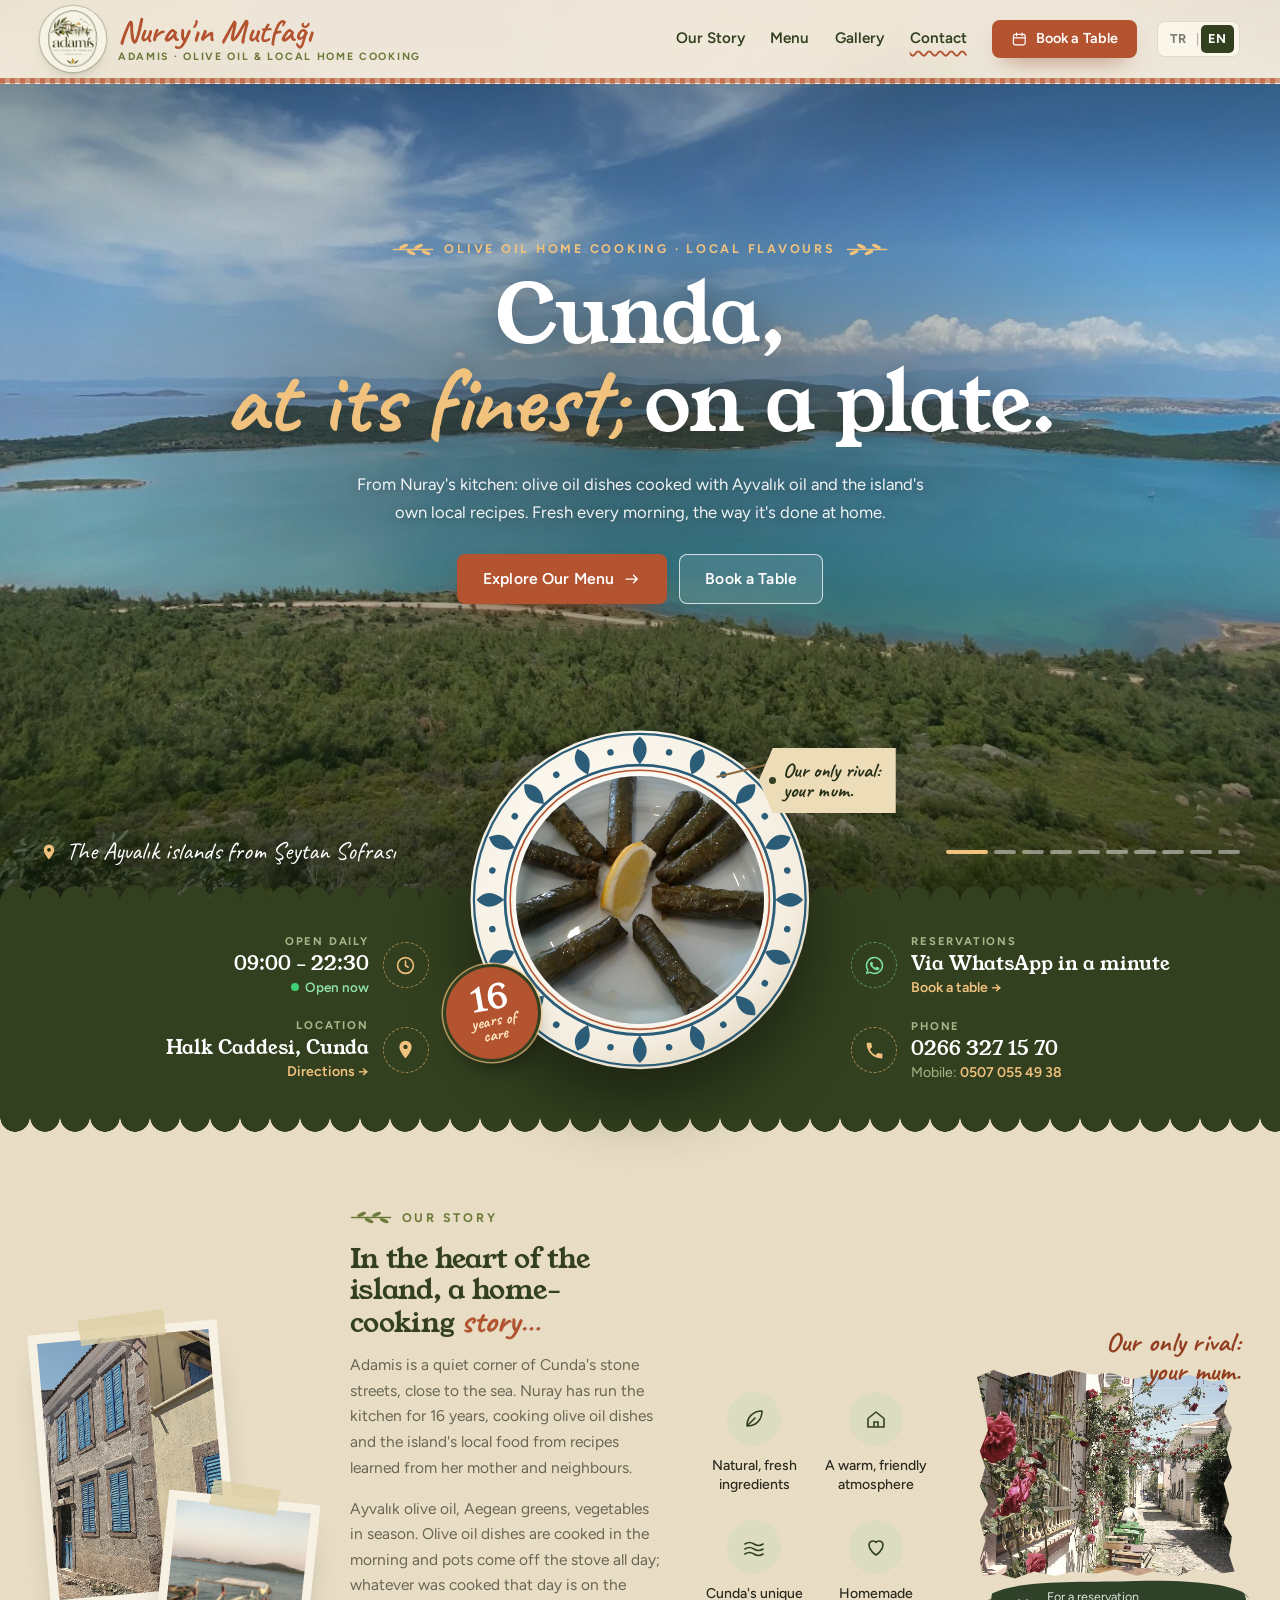
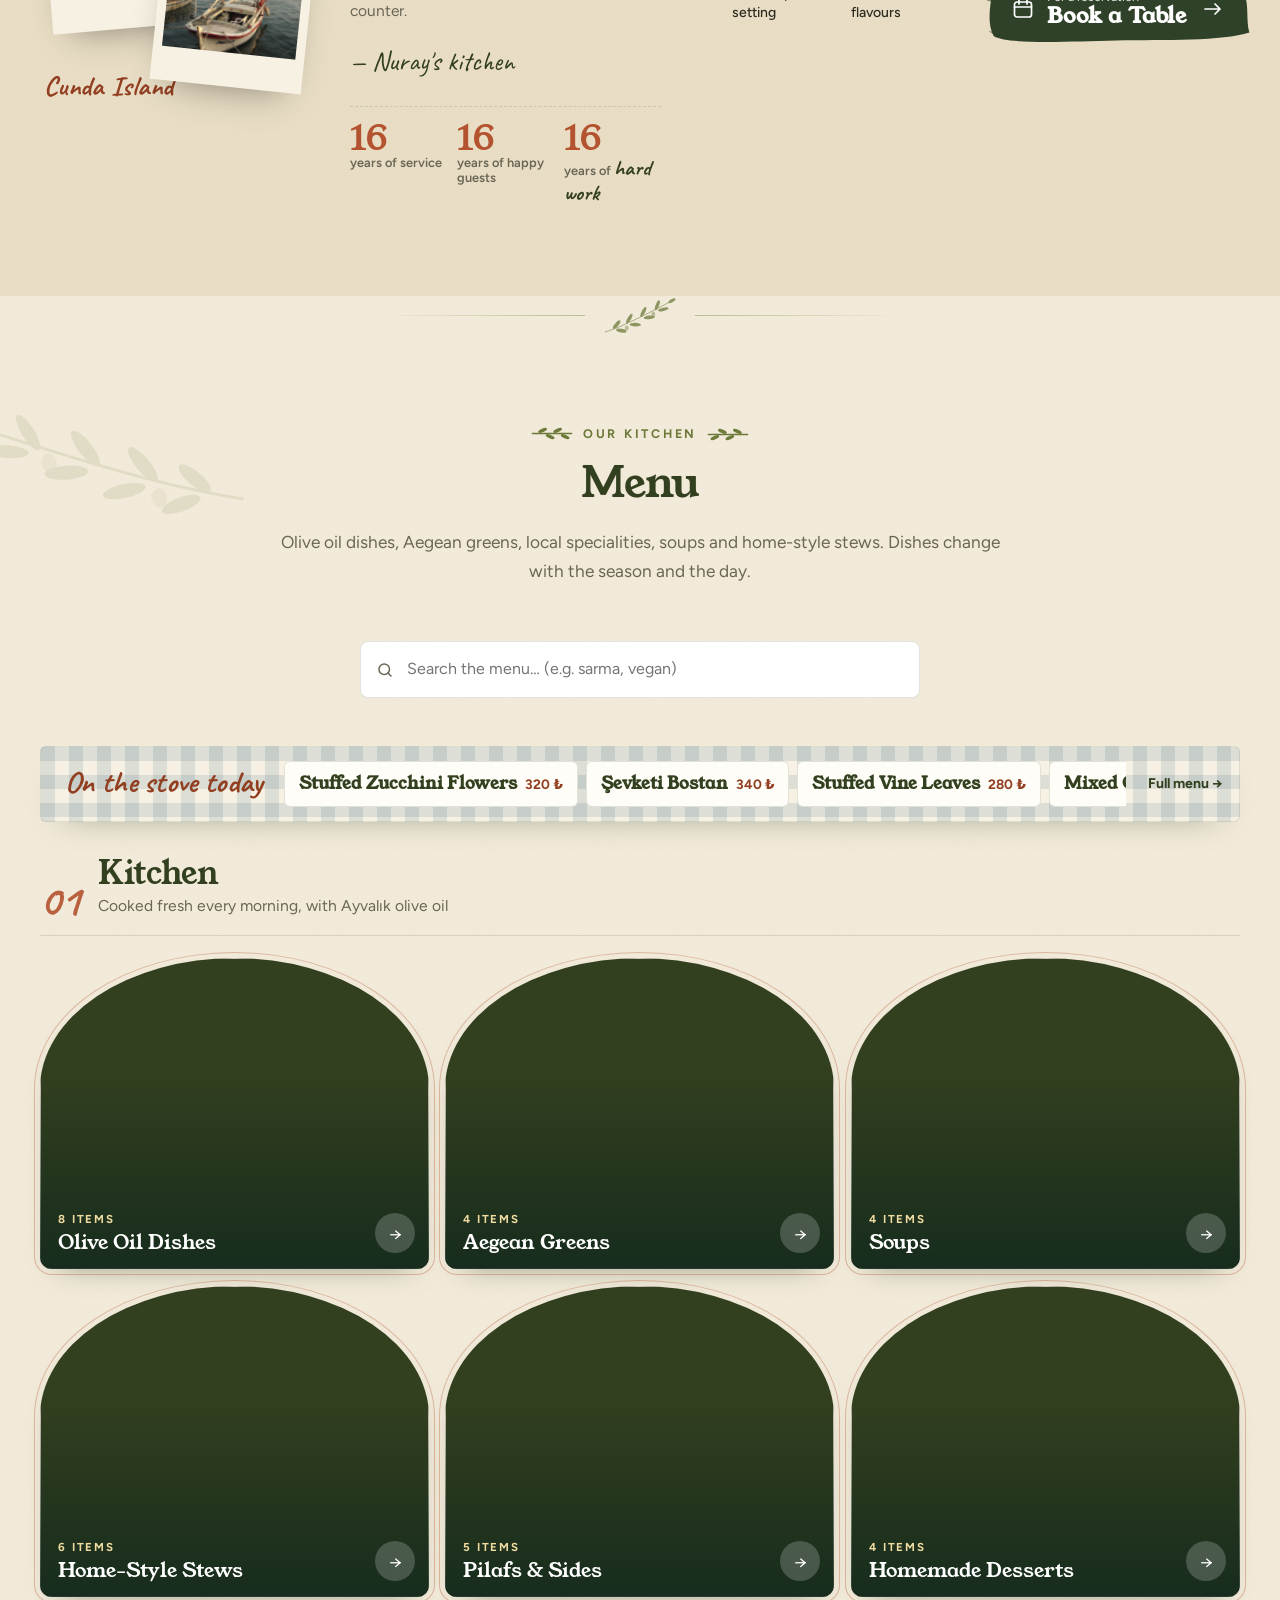
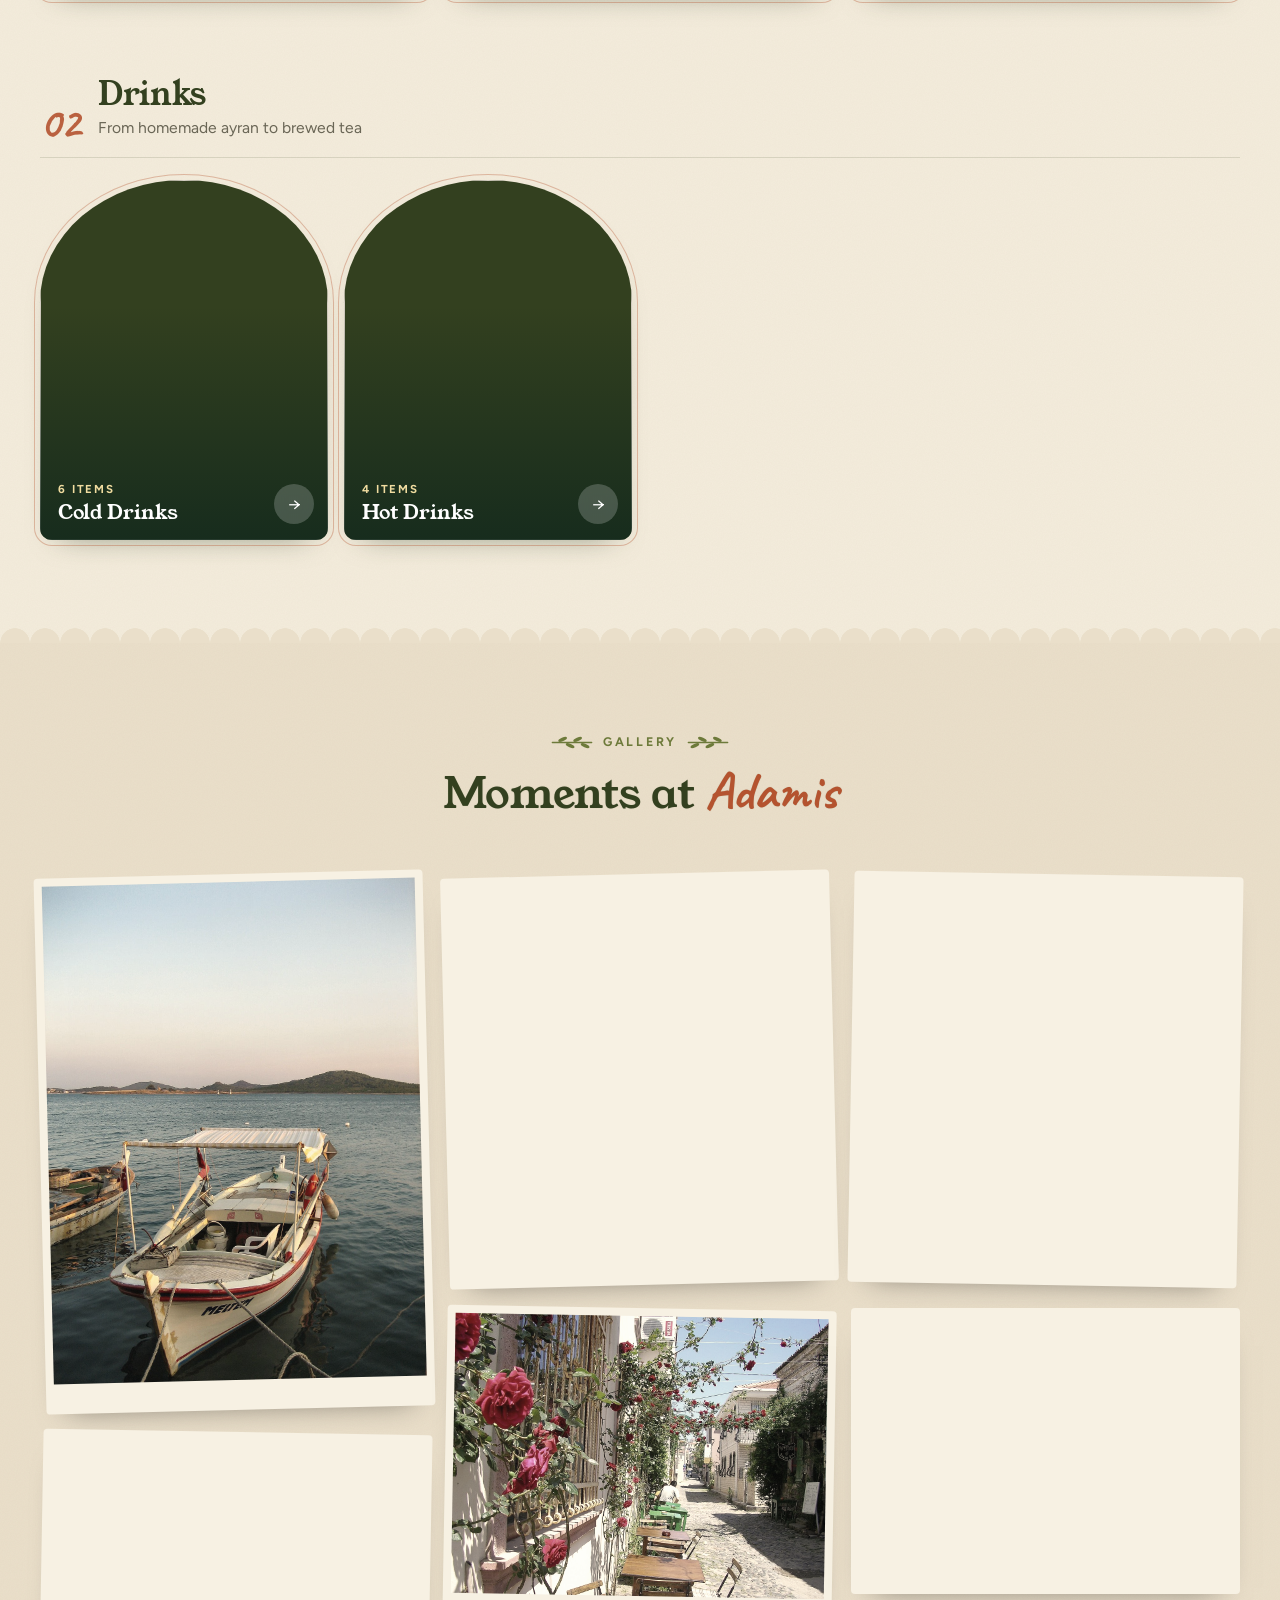
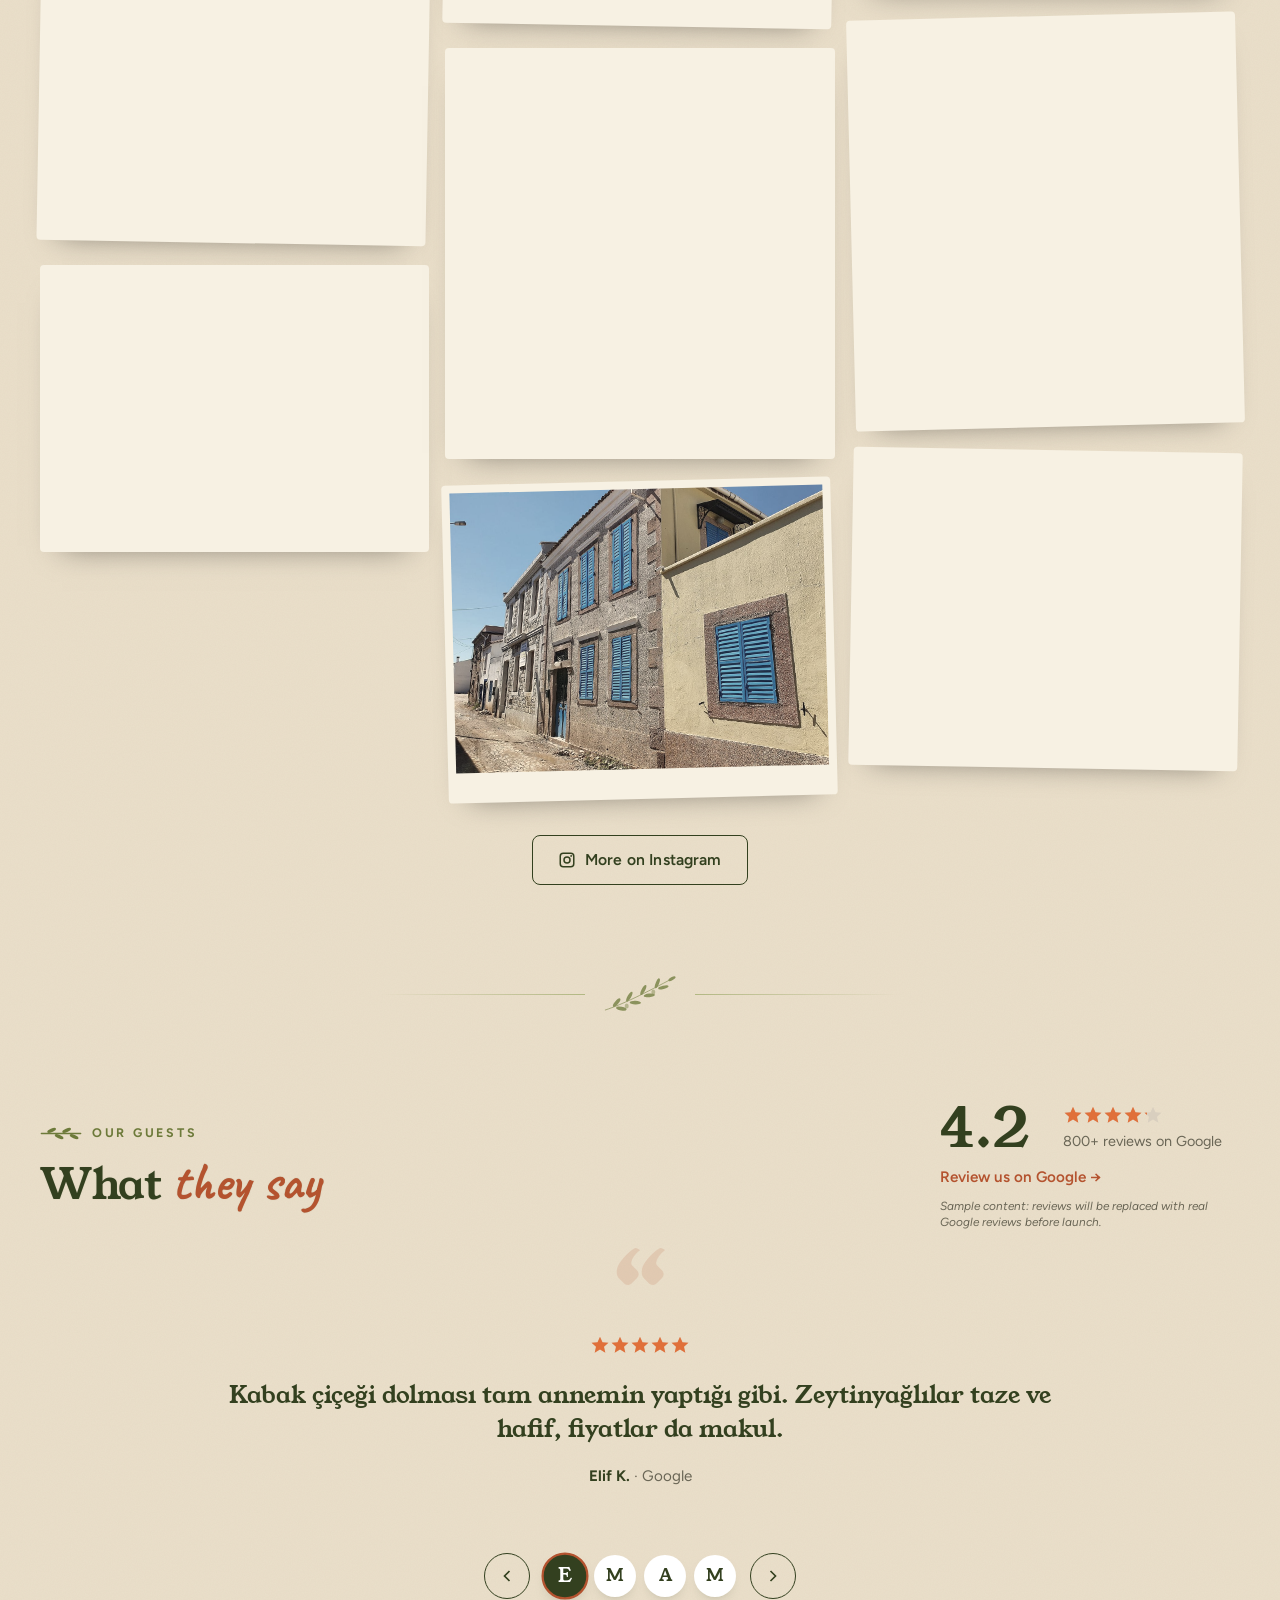
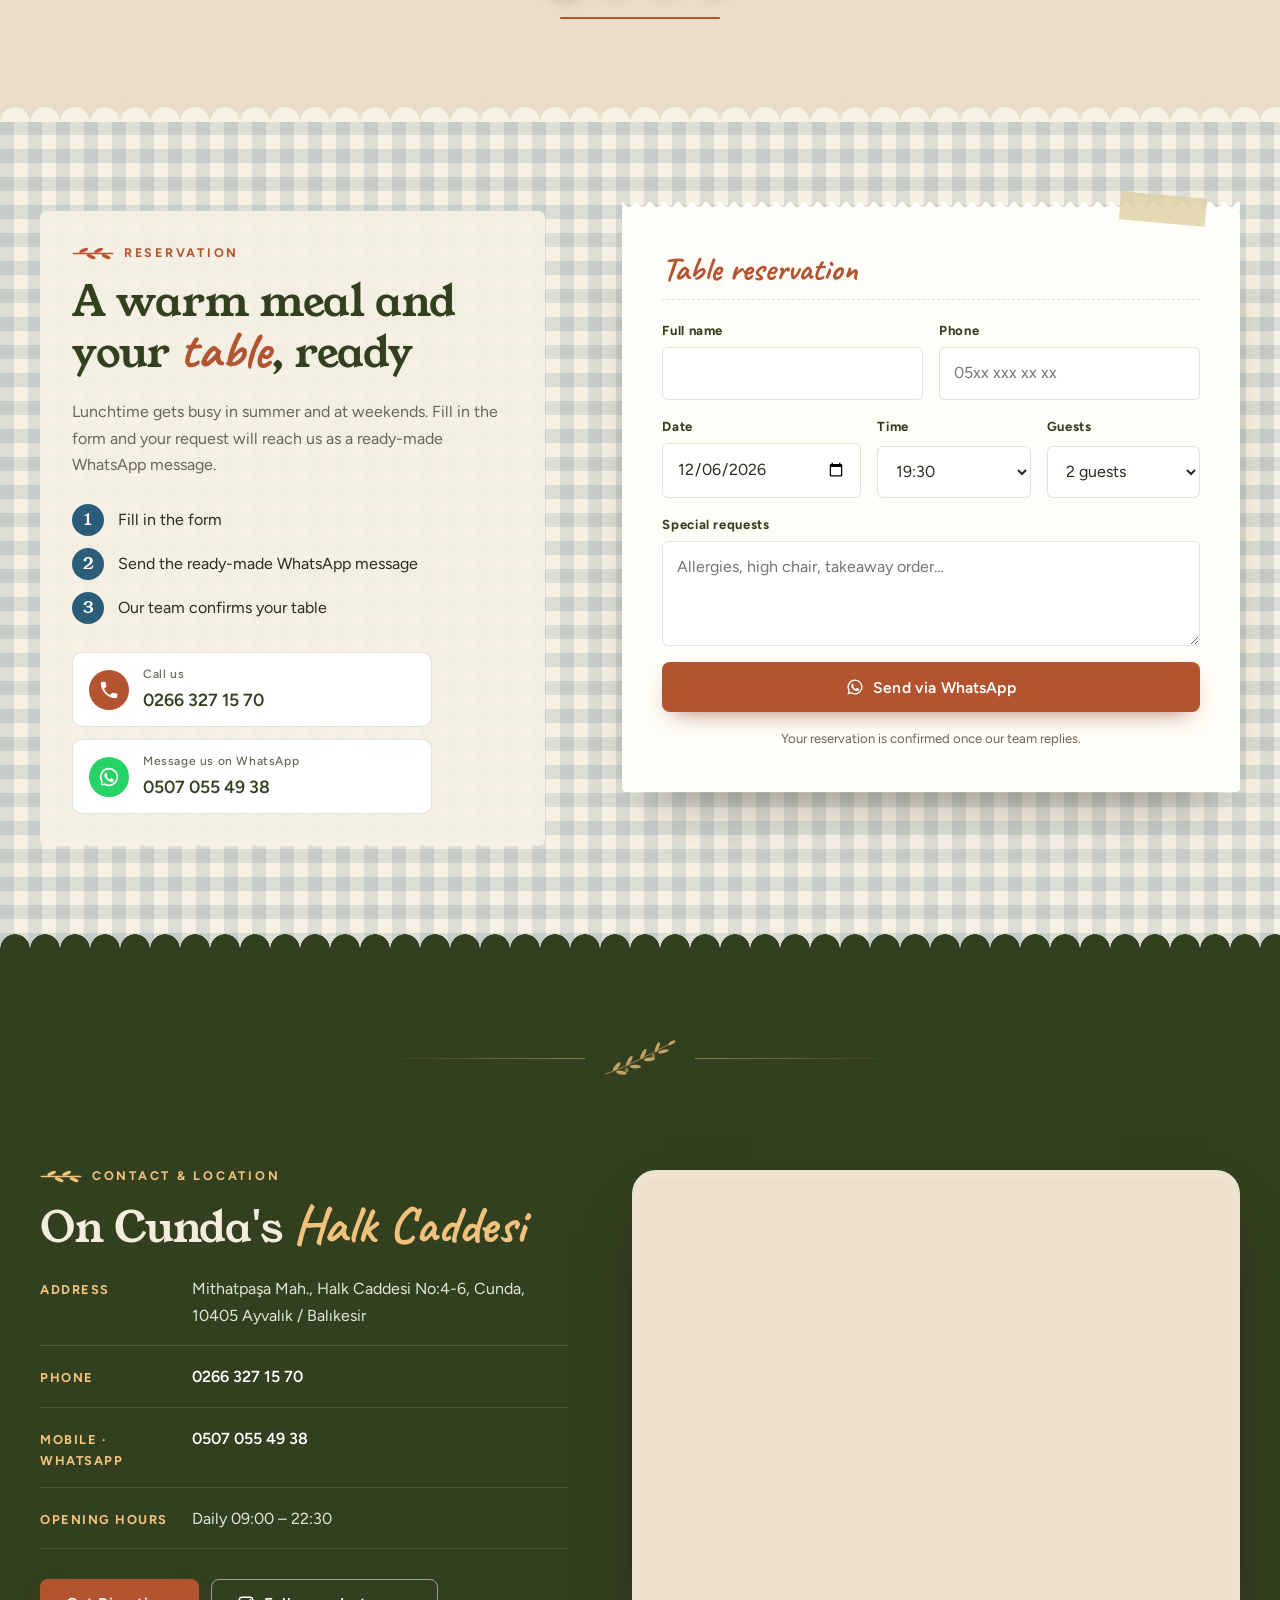
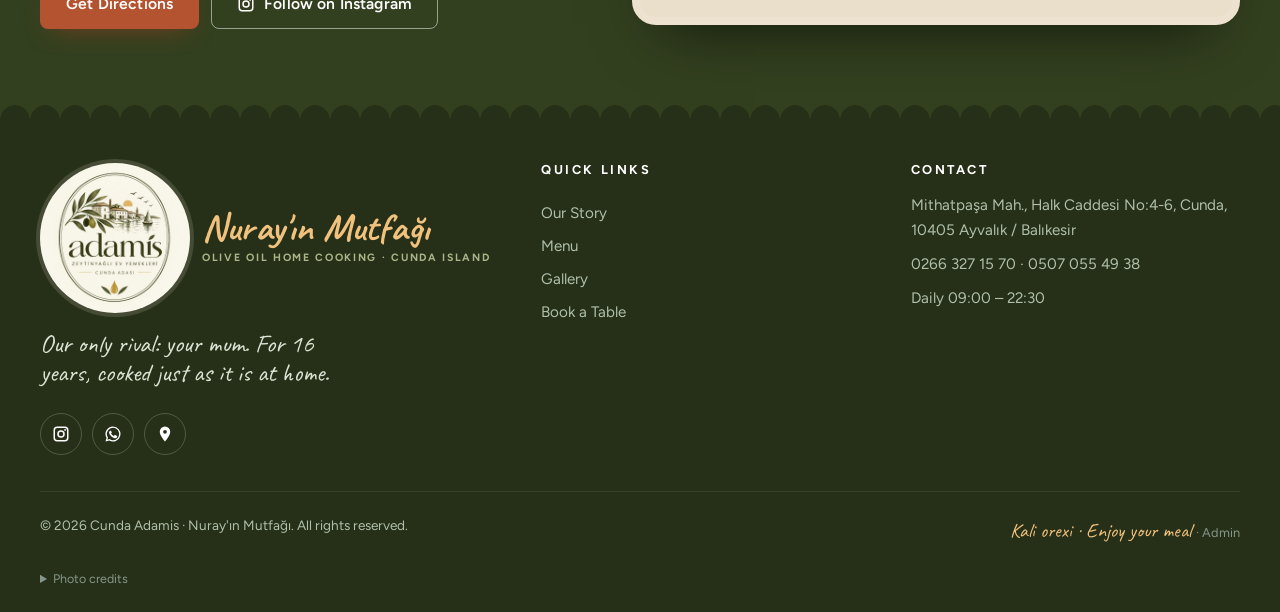
==== commit c5e57c69: "Nuray'ın Mutfağı: yeni tasarım, kayan ada fotoğrafları, yeni logo - Giriş: Şeytan Sofrası, denizden " ====
--- a/index.html
+++ b/index.html
@@ -3,16 +3,17 @@
 <head>
   <meta charset="utf-8">
   <meta name="viewport" content="width=device-width, initial-scale=1, viewport-fit=cover">
-  <title>Cunda Adamis | Zeytinyağlı Ev Yemekleri – Ayvalık</title>
-  <meta name="description" content="Cunda Adamis: Cunda'nın Halk Caddesi'nde zeytinyağlı ev yemekleri. Kabak çiçeği dolması, yaprak sarma, Ege otları, tencere yemekleri ve ev tatlıları. Paket servis de var.">
-  <meta name="keywords" content="Cunda ev yemekleri, Cunda zeytinyağlı, Ayvalık ev yemekleri, kabak çiçeği dolması, Cunda lokanta, Adamis Cunda">
-  <meta name="theme-color" content="#f6f0e4">
+  <title>Nuray'ın Mutfağı | Cunda Adamis – Zeytinyağlı ve Yöresel Ev Yemekleri</title>
+  <meta name="description" content="Cunda Adamis · Nuray'ın Mutfağı: Cunda'nın Halk Caddesi'nde zeytinyağlı ev yemekleri ve Ayvalık'ın yöresel lezzetleri. Kabak çiçeği dolması, yaprak sarma, Ege otları, tencere yemekleri ve ev tatlıları.">
+  <meta name="keywords" content="Nuray'ın Mutfağı, Cunda ev yemekleri, Cunda yöresel yemekler, Cunda zeytinyağlı, Ayvalık ev yemekleri, kabak çiçeği dolması, Cunda lokanta, Adamis Cunda">
+  <meta name="theme-color" content="#f4ecdc">
   <!-- Önizleme sürümü: arama motorları listelemesin. Gerçek yayında bu satırı silin. -->
   <meta name="robots" content="noindex, nofollow">
 
   <meta property="og:type" content="restaurant">
-  <meta property="og:title" content="Cunda Adamis – Zeytinyağlı ev yemekleri">
-  <meta property="og:description" content="Her sabah taze pişen zeytinyağlılar, tencere yemekleri ve Ege otları. Cunda'nın Halk Caddesi'nde.">
+  <meta property="og:title" content="Nuray'ın Mutfağı · Cunda Adamis – Zeytinyağlı ve yöresel ev yemekleri">
+  <meta property="og:description" content="Her sabah taze pişen zeytinyağlılar, Ayvalık'ın yöresel yemekleri ve Ege otları. Cunda'nın Halk Caddesi'nde.">
+  <meta property="og:image" content="img/logo/adamis-logo.jpg">
   <meta property="og:locale" content="tr_TR">
   <meta property="og:locale:alternate" content="en_US">
 
@@ -22,17 +23,17 @@
   <link rel="preconnect" href="https://fonts.googleapis.com">
   <link rel="preconnect" href="https://fonts.gstatic.com" crossorigin>
   <link rel="preconnect" href="https://images.unsplash.com">
-  <link rel="preload" as="image" href="https://images.unsplash.com/photo-1469796466635-455ede028aca?w=1920&q=72&auto=format&fit=crop" fetchpriority="high">
-  <link href="https://fonts.googleapis.com/css2?family=Allura&family=Cormorant+Garamond:ital,wght@0,500;0,600;0,700;1,500;1,600&family=DM+Sans:opsz,wght@9..40,400;9..40,500;9..40,700&display=swap" rel="stylesheet">
+  <link rel="preload" as="image" href="img/cunda/seytan-sofrasi.jpg" fetchpriority="high">
+  <link href="https://fonts.googleapis.com/css2?family=Caveat:wght@500;700&family=Figtree:wght@400;500;600;700&family=Young+Serif&display=swap" rel="stylesheet">
   <link rel="stylesheet" href="css/style.css">
 
   <script type="application/ld+json">
   {
     "@context": "https://schema.org",
     "@type": "Restaurant",
-    "name": "Cunda Adamis Zeytinyağlı Ev Yemekleri",
-    "telephone": "+90 266 327 10 64",
-    "servesCuisine": ["Türk", "Ev Yemekleri", "Zeytinyağlı", "Ege"],
+    "name": "Cunda Adamis · Nuray'ın Mutfağı",
+    "telephone": "+90 266 327 15 70",
+    "servesCuisine": ["Türk", "Ev Yemekleri", "Zeytinyağlı", "Yöresel", "Ege"],
     "priceRange": "₺₺",
     "acceptsReservations": true,
     "address": {
@@ -59,8 +60,9 @@
   <header class="nav" id="nav">
     <span class="nav__progress" id="navProgress" aria-hidden="true"></span>
     <div class="nav__inner container">
-      <a class="logo" href="#top" aria-label="Cunda Adamis">
-        <img class="logo__img" src="img/logo/adamis-logo.jpg" width="560" height="560" alt="Adamis Ev Yemekleri · Ege Yöresi">
+      <a class="logo" href="#top" aria-label="Nuray'ın Mutfağı · Cunda Adamis">
+        <img class="logo__img" src="img/logo/adamis-logo.jpg" width="640" height="640" alt="Adamis · Zeytinyağlı ev yemekleri · Cunda Adası">
+        <span class="logo__text"><strong>Nuray'ın Mutfağı</strong><small data-i18n="brand.sub">Adamis · Zeytinyağlı &amp; yöresel ev yemekleri</small></span>
       </a>
 
       <nav class="nav__menu" id="navMenu" aria-label="Ana menü">
@@ -70,7 +72,7 @@
         <a href="#iletisim" data-i18n="nav.contact">İletişim</a>
         <a href="#rezervasyon" class="btn btn--sunset btn--sm nav__cta"><svg viewBox="0 0 24 24" aria-hidden="true"><rect x="3.5" y="5" width="17" height="15" rx="2.5" fill="none" stroke="currentColor" stroke-width="1.7"/><path d="M3.5 10h17M8 3v4M16 3v4" stroke="currentColor" stroke-width="1.7" stroke-linecap="round"/></svg><span data-i18n="cta.book">Masa Ayırt</span></a>
         <div class="nav__extra">
-          <a href="tel:+902663271064" class="nav__extra-link"><svg viewBox="0 0 24 24" aria-hidden="true"><use href="#i-phone"/></svg><span data-bind="phoneDisplay">0266 327 10 64</span></a>
+          <a href="tel:+902663271570" class="nav__extra-link"><svg viewBox="0 0 24 24" aria-hidden="true"><use href="#i-phone"/></svg><span data-bind="phoneDisplay">0266 327 15 70</span></a>
           <span class="nav__extra-link"><svg viewBox="0 0 24 24" aria-hidden="true"><circle cx="12" cy="12" r="9" fill="none" stroke="currentColor" stroke-width="1.8"/><path d="M12 7v5l3 2" fill="none" stroke="currentColor" stroke-width="1.8" stroke-linecap="round"/></svg><span><span data-i18n="c.daily">Her gün</span> <span data-bind="hours">09:00 – 22:30</span></span></span>
           <p class="nav__extra-note">Kalimera · Cunda</p>
         </div>
@@ -86,83 +88,42 @@
   </header>
 
   <main id="main">
-    <!-- 2. GİRİŞ: baştan sona narin bir ev yemeği sofrası -->
+    <!-- 2. GİRİŞ: arkada adanın fotoğrafları kayar, ortada başlık (fotoğraflar: data/site.json → heroSlides) -->
     <section class="hero" id="top">
-      <img class="hero__bg" data-img="hero" src="https://images.unsplash.com/photo-1469796466635-455ede028aca?w=1920&q=72&auto=format&fit=crop"
-           srcset="https://images.unsplash.com/photo-1469796466635-455ede028aca?w=960&q=72&auto=format&fit=crop 960w, https://images.unsplash.com/photo-1469796466635-455ede028aca?w=1920&q=72&auto=format&fit=crop 1920w, https://images.unsplash.com/photo-1469796466635-455ede028aca?w=2600&q=72&auto=format&fit=crop 2600w" sizes="100vw"
-           width="1920" height="1285" alt="Ege denizine bakan beyaz bir teras, adalar ve pembe begonviller" fetchpriority="high">
-      <div class="hero__glow" aria-hidden="true"></div>
+      <div class="slides" id="heroSlides">
+        <figure class="slide is-active" data-tr="Şeytan Sofrası'ndan Ayvalık adaları" data-en="The Ayvalık islands from Şeytan Sofrası"><img src="img/cunda/seytan-sofrasi.jpg" fetchpriority="high" width="1920" height="1080" alt="Şeytan Sofrası'ndan turkuaz koylar ve Ayvalık adaları"></figure>
+        <figure class="slide" data-tr="Denizden Cunda" data-en="Cunda from the sea"><img data-src="img/cunda/denizden-cunda.jpg" decoding="async" width="1920" height="1200" alt="Denizden Cunda kıyısı, demirli tekneler"></figure>
+        <figure class="slide" data-tr="Cunda zeytinlikleri" data-en="Olive groves of Cunda"><img data-src="img/cunda/cunda-zeytinleri.jpg" decoding="async" width="1920" height="1200" alt="Cunda'da denize bakan yaşlı zeytin ağaçları"></figure>
+        <figure class="slide" data-tr="Ayvalık'ta gün batımı" data-en="Sunset in Ayvalık"><img data-src="img/cunda/ayvalik-gunbatimi.jpg" decoding="async" width="1920" height="1200" alt="Ayvalık'ta gün batımında denizde bir tekne"></figure>
+        <figure class="slide" data-tr="Cunda Limanı" data-en="Cunda harbour"><img data-src="img/cunda/liman-1920.jpg" decoding="async" width="1920" height="1285" alt="Cunda limanı ve kıyıdaki eski taş binalar"></figure>
+        <figure class="slide" data-tr="Sarımsaklı Plajı" data-en="Sarımsaklı beach"><img data-src="img/cunda/sarimsakli.jpg" decoding="async" width="1920" height="1200" alt="Ayvalık Sarımsaklı Plajı'nda kum ve deniz"></figure>
+        <figure class="slide" data-tr="Ayvalık zeytinlikleri, Pelitköy" data-en="Olive groves of Ayvalık, Pelitköy"><img data-src="img/cunda/ayvalik-zeytinlik.jpg" decoding="async" width="1600" height="784" alt="Ayvalık'ın Pelitköy'ünde sıra sıra zeytin ağaçları"></figure>
+        <figure class="slide" data-tr="Denizden Cunda sahili" data-en="The Cunda waterfront from the sea"><img data-src="img/cunda/cunda-sahili.jpg" decoding="async" width="1920" height="1200" alt="Denizden görünen Cunda sahili ve eski konaklar"></figure>
+        <figure class="slide" data-tr="Akşam, Ayvalık adaları" data-en="Dusk over the Ayvalık islands"><img data-src="img/cunda/adalar-aksam.jpg" decoding="async" width="1920" height="1200" alt="Alacakaranlıkta Ayvalık adaları ve demirli tekneler"></figure>
+        <figure class="slide" data-tr="Şeytan Sofrası'nda gün batımı" data-en="Sunset at Şeytan Sofrası"><img data-src="img/cunda/seytan-sofrasi-gunbatimi.jpg" decoding="async" width="1920" height="1200" alt="Şeytan Sofrası'ndan adaların üzerinde gün batımı"></figure>
+      </div>
       <div class="hero__veil" aria-hidden="true"></div>
       <div class="hero__content container">
         <div class="hero__copy">
-          <p class="eyebrow" data-i18n="hero.eyebrow">Cunda'da · Ev yemeği · Ege lezzeti</p>
+          <p class="eyebrow" data-i18n="hero.eyebrow">Zeytinyağlı ev yemekleri · Yöresel lezzetler</p>
           <h1 class="hero__title" data-i18n="hero.title">Cunda'nın<br><em>en güzel hali;</em> tabakta.</h1>
-          <p class="hero__lead" data-i18n="hero.lead">Ev sıcaklığında, yöresel malzemelerle hazırlanan lezzetlerimizle Cunda'nın huzurunu sofranıza taşıyoruz.</p>
+          <p class="hero__lead" data-i18n="hero.lead">Nuray'ın mutfağından, Ayvalık zeytinyağıyla pişen zeytinyağlılar ve adanın yöresel yemekleri. Her sabah taze, ev usulü.</p>
           <div class="hero__actions">
-            <a href="#menu" class="btn btn--green"><span data-i18n="cta.explore">Menümüzü Keşfet</span><svg viewBox="0 0 24 24" aria-hidden="true"><path d="M4 12h15m-5-5 5 5-5 5" fill="none" stroke="currentColor" stroke-width="1.7" stroke-linecap="round" stroke-linejoin="round"/></svg></a>
-            <a href="#rezervasyon" class="btn btn--line" data-i18n="cta.book">Masa Ayırt</a>
-          </div>
-        </div>
-        <div class="hero__dish">
-          <div class="dish">
-            <div class="dish__plate"><img data-img="dish" src="https://images.unsplash.com/photo-1596797038530-2c107229654b?w=1000&q=72&auto=format&fit=crop" width="1000" height="1000" alt="Ocaktan yeni inmiş bir tencere yemeği"></div>
-              <svg class="dish__oil" viewBox="0 0 100 100" aria-hidden="true">
-                <defs>
-                  <linearGradient id="oilStream" x1="0" y1="0" x2="0" y2="1"><stop offset="0" stop-color="#d9b23a"/><stop offset=".5" stop-color="#e8c65a"/><stop offset="1" stop-color="#c99a24"/></linearGradient>
-                  <linearGradient id="oilInside" x1="0" y1="0" x2="1" y2="0"><stop offset="0" stop-color="#8f8a1c"/><stop offset=".35" stop-color="#c9b236"/><stop offset=".7" stop-color="#b09a26"/><stop offset="1" stop-color="#6f6c14"/></linearGradient>
-                  <linearGradient id="glassEdge" x1="0" y1="0" x2="1" y2="0"><stop offset="0" stop-color="#e9f0dc" stop-opacity=".75"/><stop offset=".12" stop-color="#e9f0dc" stop-opacity=".08"/><stop offset=".88" stop-color="#e9f0dc" stop-opacity=".05"/><stop offset="1" stop-color="#cfd9bf" stop-opacity=".6"/></linearGradient>
-                  <linearGradient id="steel" x1="0" y1="0" x2="1" y2="0"><stop offset="0" stop-color="#7d8288"/><stop offset=".3" stop-color="#f1f3f4"/><stop offset=".55" stop-color="#a9aeb3"/><stop offset="1" stop-color="#5d6268"/></linearGradient>
-                  <radialGradient id="oilPool" cx=".45" cy=".4" r=".6"><stop offset="0" stop-color="#f7e39a" stop-opacity=".95"/><stop offset=".55" stop-color="#dcae35" stop-opacity=".8"/><stop offset="1" stop-color="#b8861c" stop-opacity="0"/></radialGradient>
-                  <filter id="oilSoft" x="-50%" y="-50%" width="200%" height="200%"><feGaussianBlur stdDeviation=".35"/></filter>
-                  <filter id="bottleShadow" x="-40%" y="-40%" width="180%" height="180%"><feDropShadow dx="1.4" dy="2.2" stdDeviation="1.6" flood-color="#000" flood-opacity=".35"/></filter>
-                </defs>
-
-                <ellipse class="oil__pool" cx="60.6" cy="46.4" rx="3.6" ry="1.4" fill="url(#oilPool)"/>
-                <ellipse cx="59.7" cy="45.9" rx="1.1" ry=".32" fill="#fffbe9" opacity=".75"/>
-
-                <path fill="url(#oilStream)" opacity=".93" d="M65.35 18.3C63.9 21.4 61.7 28.4 60.15 46.2L60.95 46.2C62.3 28.3 64.6 21.1 66.65 17.9Z">
-                  <animate attributeName="d" dur="2.4s" repeatCount="indefinite" calcMode="spline" keyTimes="0;.33;.66;1" keySplines=".45 0 .55 1;.45 0 .55 1;.45 0 .55 1" values="M65.35 18.3C63.9 21.4 61.7 28.4 60.15 46.2L60.95 46.2C62.3 28.3 64.6 21.1 66.65 17.9Z;M65.35 18.3C63.6 21.6 61.2 28.6 60.05 46.2L60.85 46.2C61.8 28.5 64.3 21.3 66.65 17.9Z;M65.35 18.3C64.1 21.2 62.1 28.1 60.25 46.2L61.05 46.2C62.7 28.0 64.8 20.9 66.65 17.9Z;M65.35 18.3C63.9 21.4 61.7 28.4 60.15 46.2L60.95 46.2C62.3 28.3 64.6 21.1 66.65 17.9Z"/>
-                </path>
-                <path fill="none" stroke="#fff8dc" stroke-width=".22" stroke-linecap="round" opacity=".8" d="M65.7 18.6C64.5 21.6 62.5 28.5 61.05 45.5">
-                  <animate attributeName="d" dur="2.4s" repeatCount="indefinite" calcMode="spline" keyTimes="0;.33;.66;1" keySplines=".45 0 .55 1;.45 0 .55 1;.45 0 .55 1" values="M65.7 18.6C64.5 21.6 62.5 28.5 61.05 45.5;M65.7 18.6C64.2 21.8 62.0 28.7 60.95 45.5;M65.7 18.6C64.7 21.4 62.9 28.2 61.15 45.5;M65.7 18.6C64.5 21.6 62.5 28.5 61.05 45.5"/>
-                </path>
-
-                <g class="oil__bottle" filter="url(#bottleShadow)">
-                  <g transform="translate(66 18) rotate(-118) scale(.56)">
-                    <!-- metal dökme ucu -->
-                    <rect x="-.75" y="-.4" width="1.5" height="6.6" rx=".5" fill="url(#steel)"/>
-                    <rect x="-3.1" y="6" width="6.2" height="3.4" rx=".9" fill="url(#steel)"/>
-                    <rect x="-3.1" y="7.3" width="6.2" height=".5" fill="#4b5056" opacity=".5"/>
-                    <!-- yağ (camın içinde) -->
-                    <path d="M-2 9.6H2V18.2C2 20.8 7.2 21.8 7.2 27V61.6Q7.2 63.2 5.6 63.2H-5.6Q-7.2 63.2-7.2 61.6V27C-7.2 21.8-2 20.8-2 18.2Z" fill="url(#oilInside)"/>
-                    <ellipse cx="0" cy="61.4" rx="5" ry="1.1" fill="#e8dc8a" opacity=".55"/>
-                    <!-- cam -->
-                    <path d="M-2.6 9.2H2.6V18C2.6 20.9 8 21.9 8 27V62Q8 64 6 64H-6Q-8 64-8 62V27C-8 21.9-2.6 20.9-2.6 18Z" fill="url(#glassEdge)" stroke="#dfe8cf" stroke-opacity=".7" stroke-width=".45"/>
-                    <!-- etiket -->
-                    <rect x="-7.3" y="35" width="14.6" height="18.5" rx=".6" fill="#f3ead3"/>
-                    <rect x="-7.3" y="35" width="14.6" height="18.5" rx=".6" fill="none" stroke="#c9b98f" stroke-width=".3"/>
-                    <path d="M-4.6 39.2c2.2-1.6 6.6-1.6 9.2 0" fill="none" stroke="#5b7a35" stroke-width=".35"/>
-                    <ellipse cx="-2" cy="38.6" rx="1.1" ry=".45" transform="rotate(-20 -2 38.6)" fill="#5b7a35"/>
-                    <ellipse cx="1.6" cy="38.3" rx="1.1" ry=".45" transform="rotate(18 1.6 38.3)" fill="#5b7a35"/>
-                    <text x="0" y="44.4" text-anchor="middle" font-family="Fraunces, Georgia, serif" font-size="3.6" letter-spacing=".25" fill="#1f3d2b">ADAMIS</text>
-                    <text x="0" y="47.6" text-anchor="middle" font-family="DM Sans, sans-serif" font-size="1.55" letter-spacing=".3" fill="#7a6a45">SIZMA ZEYTİNYAĞI</text>
-                    <text x="0" y="50.6" text-anchor="middle" font-family="DM Sans, sans-serif" font-size="1.3" letter-spacing=".3" fill="#9a8a62">AYVALIK · 500 ml</text>
-                    <!-- cam parlamaları -->
-                    <rect x="-6.6" y="24" width="1.3" height="36" rx=".65" fill="#fff" opacity=".55" filter="url(#oilSoft)"/>
-                    <rect x="4.6" y="27" width=".6" height="30" rx=".3" fill="#fff" opacity=".3" filter="url(#oilSoft)"/>
-                    <rect x="-1.9" y="10" width=".6" height="7" rx=".3" fill="#fff" opacity=".5"/>
-                  </g>
-                </g>
-              </svg>
-          </div>
-        </div>
-      </div>
-    </section>
-
-    <!-- BİLGİ ŞERİDİ -->
-    <div class="infobar-wrap">
-      <div class="container">
-        <ul class="infobar">
+            <a href="#menu" class="btn btn--sunset"><span data-i18n="cta.explore">Menümüzü Keşfet</span><svg viewBox="0 0 24 24" aria-hidden="true"><path d="M4 12h15m-5-5 5 5-5 5" fill="none" stroke="currentColor" stroke-width="1.7" stroke-linecap="round" stroke-linejoin="round"/></svg></a>
+            <a href="#rezervasyon" class="btn btn--ghost" data-i18n="cta.book">Masa Ayırt</a>
+          </div>
+        </div>
+      </div>
+      <div class="hero__foot container">
+        <p class="hero__place"><svg viewBox="0 0 24 24" aria-hidden="true"><use href="#i-pin"/></svg><span id="heroPlace">Şeytan Sofrası'ndan Ayvalık adaları</span></p>
+        <div class="hero__dots" id="heroDots" role="group" aria-label="Fotoğraflar"></div>
+      </div>
+    </section>
+
+    <!-- SERVİS: ortada tabak, iki yanda bilgiler -->
+    <section class="serve" aria-label="Çalışma saatleri ve iletişim">
+      <div class="container serve__grid">
+        <ul class="infobar infobar--l">
           <li class="infobar__item">
             <span class="infobar__icon"><svg viewBox="0 0 24 24" aria-hidden="true"><circle cx="12" cy="12" r="9" fill="none" stroke="currentColor" stroke-width="1.8"/><path d="M12 7v5l3 2" fill="none" stroke="currentColor" stroke-width="1.8" stroke-linecap="round"/></svg></span>
             <span class="infobar__text">
@@ -179,6 +140,45 @@
               <a href="https://www.google.com/maps/dir/?api=1&destination=Adamis+Zeytinya%C4%9Fl%C4%B1+Ev+Yemekleri+Cunda+Ayval%C4%B1k" data-maps="dir" target="_blank" rel="noopener" class="infobar__link" data-i18n="info.dir">Yol tarifi →</a>
             </span>
           </li>
+        </ul>
+        <div class="serve__dish">
+          <div class="dish">
+            <svg class="dish__steam" viewBox="0 0 120 80" aria-hidden="true"><path d="M34 78c-9-11 9-19 0-32s9-21 0-34"/><path d="M60 78c-9-11 9-19 0-32s9-21 0-34"/><path d="M86 78c-9-11 9-19 0-32s9-21 0-34"/></svg>
+            <svg class="dish__rim" viewBox="0 0 200 200" aria-hidden="true">
+              <defs>
+                <radialGradient id="glaze" cx=".4" cy=".35" r=".75"><stop offset="0" stop-color="#fffdf7"/><stop offset=".78" stop-color="#f4eddf"/><stop offset="1" stop-color="#dcd0b8"/></radialGradient>
+                <path id="rimPetal" d="M100 5.5c5 4.2 5.6 9.6 0 16-5.6-6.4-5-11.8 0-16z"/>
+                <circle id="rimDot" cx="100" cy="13" r="1.9"/>
+              </defs>
+              <circle cx="100" cy="100" r="98" fill="url(#glaze)"/>
+              <circle cx="100" cy="100" r="96" fill="none" stroke="#2c5d78" stroke-width="1.3"/>
+              <g class="dish__pattern" fill="#2c5d78">
+            <use href="#rimPetal" transform="rotate(0.0 100 100)"/><use href="#rimDot" transform="rotate(11.25 100 100)"/>
+            <use href="#rimPetal" transform="rotate(22.5 100 100)"/><use href="#rimDot" transform="rotate(33.75 100 100)"/>
+            <use href="#rimPetal" transform="rotate(45.0 100 100)"/><use href="#rimDot" transform="rotate(56.25 100 100)"/>
+            <use href="#rimPetal" transform="rotate(67.5 100 100)"/><use href="#rimDot" transform="rotate(78.75 100 100)"/>
+            <use href="#rimPetal" transform="rotate(90.0 100 100)"/><use href="#rimDot" transform="rotate(101.25 100 100)"/>
+            <use href="#rimPetal" transform="rotate(112.5 100 100)"/><use href="#rimDot" transform="rotate(123.75 100 100)"/>
+            <use href="#rimPetal" transform="rotate(135.0 100 100)"/><use href="#rimDot" transform="rotate(146.25 100 100)"/>
+            <use href="#rimPetal" transform="rotate(157.5 100 100)"/><use href="#rimDot" transform="rotate(168.75 100 100)"/>
+            <use href="#rimPetal" transform="rotate(180.0 100 100)"/><use href="#rimDot" transform="rotate(191.25 100 100)"/>
+            <use href="#rimPetal" transform="rotate(202.5 100 100)"/><use href="#rimDot" transform="rotate(213.75 100 100)"/>
+            <use href="#rimPetal" transform="rotate(225.0 100 100)"/><use href="#rimDot" transform="rotate(236.25 100 100)"/>
+            <use href="#rimPetal" transform="rotate(247.5 100 100)"/><use href="#rimDot" transform="rotate(258.75 100 100)"/>
+            <use href="#rimPetal" transform="rotate(270.0 100 100)"/><use href="#rimDot" transform="rotate(281.25 100 100)"/>
+            <use href="#rimPetal" transform="rotate(292.5 100 100)"/><use href="#rimDot" transform="rotate(303.75 100 100)"/>
+            <use href="#rimPetal" transform="rotate(315.0 100 100)"/><use href="#rimDot" transform="rotate(326.25 100 100)"/>
+            <use href="#rimPetal" transform="rotate(337.5 100 100)"/><use href="#rimDot" transform="rotate(348.75 100 100)"/>
+              </g>
+              <circle cx="100" cy="100" r="78" fill="none" stroke="#2c5d78" stroke-width="1.6"/>
+              <circle cx="100" cy="100" r="75" fill="none" stroke="#b4532f" stroke-width=".9"/>
+            </svg>
+            <div class="dish__plate"><img data-img="dish" src="img/site/sarma.jpg" width="1000" height="1000" alt="Zeytinyağlı yaprak sarma ve limon"></div>
+            <p class="dish__tag"><span data-i18n="dish.tag">Tek rakibimiz,<br>anneniz.</span></p>
+            <p class="dish__seal"><strong>16</strong><span data-i18n="dish.seal">senelik<br>emek</span></p>
+          </div>
+        </div>
+        <ul class="infobar infobar--r">
           <li class="infobar__item">
             <span class="infobar__icon infobar__icon--wa"><svg viewBox="0 0 24 24" aria-hidden="true"><use href="#i-wa"/></svg></span>
             <span class="infobar__text">
@@ -191,16 +191,16 @@
             <span class="infobar__icon"><svg viewBox="0 0 24 24" aria-hidden="true"><use href="#i-phone"/></svg></span>
             <span class="infobar__text">
               <small data-i18n="info.call">Telefon</small>
-              <strong><span data-bind="phoneDisplay">0266 327 10 64</span></strong>
-              <a href="tel:+902663271064" class="infobar__link" data-i18n="info.callcta">Hemen ara →</a>
+              <strong><span data-bind="phoneDisplay">0266 327 15 70</span></strong>
+              <span class="infobar__sub"><span data-i18n="info.mobile">Cep</span>: <a href="tel:+905070554938" data-bind="mobileDisplay" data-tel="mobile">0507 055 49 38</a></span>
             </span>
           </li>
         </ul>
       </div>
-    </div>
+    </section>
 
     <!-- 3. HİKÂYEMİZ: polaroidler · metin · özellikler · fotoğraf ve rezervasyon -->
-    <section class="section section--paper section--after-info band" id="hikaye">
+    <section class="section section--paper band" id="hikaye">
       <div class="container band__grid">
         <div class="band__photos reveal">
           <figure class="polaroid polaroid--a"><img data-img="story" src="img/cunda/tas-ev.jpg" width="1200" height="900" loading="lazy" decoding="async" alt="Cunda'da mavi kepenkli eski bir taş Rum evi"></figure>
@@ -210,9 +210,14 @@
         <div class="band__text reveal">
           <p class="eyebrow" data-i18n="story.eyebrow">Hikâyemiz</p>
           <h2 class="h2 band__title" data-i18n="story.title">Adanın kalbinde, bir ev yemeği <em>hikâyesi…</em></h2>
-          <p data-i18n="story.p1">Adamis, Cunda'nın taş sokaklarında, denize yakın huzurlu bir köşede, geleneksel tariflerle hazırlanan ev yemekleriyle misafirlerini ağırlıyor.</p>
-          <p data-i18n="story.p2">Her tabakta Ege'nin doğallığı, her lezzette Cunda'nın ruhu var. Zeytinyağlılar sabah pişer, tencereler gün boyu ocaktan iner.</p>
-          <p class="story__sign" data-i18n="story.sign">— Adamis mutfağı</p>
+          <p data-i18n="story.p1">Adamis, Cunda'nın taş sokaklarında, denize yakın huzurlu bir köşe. Mutfakta 16 senedir Nuray var; annesinden, komşusundan öğrendiği tariflerle zeytinyağlıları ve adanın yöresel yemeklerini pişiriyor.</p>
+          <p data-i18n="story.p2">Ayvalık zeytinyağı, Ege otları, mevsiminde sebze. Zeytinyağlılar sabah pişer, tencereler gün boyu ocaktan iner; o gün ne pişmişse tezgâhta o var.</p>
+          <p class="story__sign" data-i18n="story.sign">— Nuray'ın mutfağı</p>
+          <ul class="sixteen" aria-label="16 sene">
+            <li><strong>16</strong><span data-i18n="six.1">senelik hizmet</span></li>
+            <li><strong>16</strong><span data-i18n="six.2">senelik memnuniyet</span></li>
+            <li><strong>16</strong><span data-i18n="six.3">senelik <b>emek</b></span></li>
+          </ul>
         </div>
         <ul class="band__features reveal">
           <li><span class="band__icon"><svg viewBox="0 0 24 24" aria-hidden="true"><use href="#i-leaf"/></svg></span><strong data-i18n="feat.1.t">Doğal ve taze malzemeler</strong></li>
@@ -222,7 +227,7 @@
         </ul>
         <div class="band__side reveal">
           <figure class="torn"><img data-img="storyInset" src="img/cunda/gullu-sokak.jpg" width="1200" height="900" loading="lazy" decoding="async" alt="Cunda'da güllerle bezeli bir sokak"></figure>
-          <p class="hand hand--side" data-i18n="story.note2">Aynı lezzet,<br>aynı huzur</p>
+          <p class="hand hand--side" data-i18n="story.note2">Tek rakibimiz,<br>anneniz.</p>
           <a href="#rezervasyon" class="brush-btn"><svg viewBox="0 0 24 24" aria-hidden="true"><rect x="3.5" y="5" width="17" height="15" rx="2.5" fill="none" stroke="currentColor" stroke-width="1.7"/><path d="M3.5 10h17M8 3v4M16 3v4" stroke="currentColor" stroke-width="1.7" stroke-linecap="round"/></svg><span><small data-i18n="story.cta">Rezervasyon için</small><strong data-i18n="cta.book">Masa Ayırt</strong></span><svg viewBox="0 0 24 24" aria-hidden="true"><path d="M4 12h15m-5-5 5 5-5 5" fill="none" stroke="currentColor" stroke-width="1.7" stroke-linecap="round" stroke-linejoin="round"/></svg></a>
         </div>
       </div>
@@ -236,7 +241,7 @@
         <header class="section__head reveal">
           <p class="eyebrow" data-i18n="menu.eyebrow">Mutfağımız</p>
           <h2 class="h2" data-i18n="menu.title">Menü</h2>
-          <p class="section__lead" data-i18n="menu.lead">Zeytinyağlılar, Ege otları, çorbalar ve tencere yemekleri. Çeşitler mevsime ve güne göre değişir.</p>
+          <p class="section__lead" data-i18n="menu.lead">Zeytinyağlılar, Ege otları, yöresel yemekler, çorbalar ve tencere yemekleri. Çeşitler mevsime ve güne göre değişir.</p>
         </header>
 
         <div class="menu-search reveal">
@@ -279,7 +284,7 @@
     </section>
 
     <!-- 9. YORUMLAR -->
-    <section class="section section--stone section--joined wave wave--navy" id="yorumlar">
+    <section class="section section--stone section--joined wave wave--res" id="yorumlar">
       <div class="container"><div class="divider" aria-hidden="true"><span></span><svg viewBox="0 0 220 120"><use href="#i-branch"/></svg><span></span></div></div>
       <div class="container">
         <header class="section__head section__head--row reveal">
@@ -309,10 +314,10 @@
     </section>
 
     <!-- 10. REZERVASYON -->
-    <section class="section section--navy reserve-section" id="rezervasyon">
+    <section class="section section--navy reserve-section wave wave--navy" id="rezervasyon">
       <div class="container reserve">
         <div class="reserve__info reveal">
-          <p class="eyebrow eyebrow--light" data-i18n="res.eyebrow">Rezervasyon</p>
+          <p class="eyebrow" data-i18n="res.eyebrow">Rezervasyon</p>
           <h2 class="h2" data-i18n="res.title">Sıcak yemeğiniz, <em>masanız</em> hazır olsun</h2>
           <p data-i18n="res.p">Yaz aylarında ve hafta sonları öğle saatlerinde yer bulmak zorlaşabiliyor. Formu doldurun, talebiniz WhatsApp üzerinden hazır mesaj olarak bize ulaşsın.</p>
           <ol class="steps">
@@ -321,13 +326,13 @@
             <li data-i18n="res.s3">Ekibimiz masanızı onaylasın</li>
           </ol>
           <div class="reserve__contacts">
-            <a href="tel:+902663271064" class="contact-pill">
+            <a href="tel:+902663271570" class="contact-pill">
               <svg viewBox="0 0 24 24" aria-hidden="true"><use href="#i-phone"/></svg>
-              <span><small data-i18n="res.call">Bizi arayın</small><span data-bind="phoneDisplay">0266 327 10 64</span></span>
+              <span><small data-i18n="res.call">Bizi arayın</small><span data-bind="phoneDisplay">0266 327 15 70</span></span>
             </a>
             <a href="#" class="contact-pill contact-pill--wa js-wa">
               <svg viewBox="0 0 24 24" aria-hidden="true"><use href="#i-wa"/></svg>
-              <span><small data-i18n="res.wa">WhatsApp'tan yazın</small>WhatsApp</span>
+              <span><small data-i18n="res.wa">WhatsApp'tan yazın</small><span data-bind="mobileDisplay">0507 055 49 38</span></span>
             </a>
           </div>
         </div>
@@ -373,7 +378,7 @@
     </section>
 
     <!-- 11. İLETİŞİM & KONUM -->
-    <section class="section section--navy section--joined contact-section" id="iletisim">
+    <section class="section section--navy contact-section" id="iletisim">
       <div class="container"><div class="divider divider--light" aria-hidden="true"><span></span><svg viewBox="0 0 220 120"><use href="#i-branch"/></svg><span></span></div></div>
       <div class="container contact">
         <div class="contact__info reveal">
@@ -381,7 +386,8 @@
           <h2 class="h2" data-i18n="c.title">Cunda'nın <em>Halk Caddesi'nde</em></h2>
           <dl class="contact__list">
             <div><dt data-i18n="c.addr">Adres</dt><dd data-bind="address">Mithatpaşa Mah., Halk Caddesi No:4-6, Cunda, 10405 Ayvalık / Balıkesir</dd></div>
-            <div><dt data-i18n="c.phone">Telefon</dt><dd><a href="tel:+902663271064"><span data-bind="phoneDisplay">0266 327 10 64</span></a></dd></div>
+            <div><dt data-i18n="c.phone">Telefon</dt><dd><a href="tel:+902663271570"><span data-bind="phoneDisplay">0266 327 15 70</span></a></dd></div>
+            <div><dt data-i18n="c.mobile">Cep · WhatsApp</dt><dd><a href="tel:+905070554938" data-tel="mobile"><span data-bind="mobileDisplay">0507 055 49 38</span></a></dd></div>
             <div><dt data-i18n="c.hours">Çalışma saatleri</dt><dd><span data-i18n="c.daily">Her gün</span> <span data-bind="hours">09:00 – 22:30</span></dd></div>
           </dl>
           <div class="contact__actions">
@@ -402,16 +408,13 @@
 
   <!-- 12. FOOTER -->
   <footer class="footer">
-    <svg class="footer__wave" viewBox="0 0 1440 90" preserveAspectRatio="none" aria-hidden="true">
-      <path d="M0 52 L9 53.7 L22 50.3 L34 52.3 L42 53.4 L49 50.6 L61 53.3 L72 53.6 L80 50.1 L88 49.4 L95 52.4 L106 50.0 L112 47.4 L124 46.0 L129 49.4 L134 47.3 L142 50.6 L149 53.3 L158 52.0 L166 52.2 L174 50.0 L182 53.3 L193 51.9 L203 51.2 L210 49.5 L220 48.1 L225 48.8 L235 46.0 L245 48.3 L257 49.7 L264 49.6 L271 46.4 L276 49.6 L286 52.1 L291 52.5 L302 51.5 L307 51.2 L314 52.0 L322 49.3 L330 52.4 L342 51.3 L352 54.1 L361 56.1 L367 56.7 L377 58.0 L382 57.5 L388 55.4 L401 56.2 L408 55.1 L421 52.1 L431 50.7 L437 51.6 L446 55.2 L453 56.8 L459 58.0 L472 58.0 L477 56.1 L487 58.0 L499 58.0 L506 54.8 L511 57.0 L521 58.0 L528 58.0 L535 58.0 L546 55.2 L557 54.3 L562 56.7 L571 54.2 L578 57.6 L590 58.0 L600 57.8 L609 57.6 L616 54.8 L629 58.0 L641 58.0 L648 55.0 L657 55.2 L670 57.8 L680 54.7 L690 56.1 L695 57.9 L705 58.0 L714 58.0 L723 58.0 L732 58.0 L742 58.0 L747 57.8 L756 56.6 L765 56.3 L778 57.4 L788 56.3 L798 58.0 L809 56.9 L816 58.0 L828 58.0 L838 58.0 L851 58.0 L859 58.0 L871 56.4 L877 58.0 L888 55.6 L901 56.8 L912 55.4 L925 57.4 L934 58.0 L939 55.8 L951 56.7 L958 54.7 L965 55.6 L970 58.0 L978 55.6 L985 52.8 L992 52.7 L1005 49.3 L1017 48.3 L1023 48.9 L1031 50.5 L1041 46.9 L1052 50.1 L1063 52.8 L1076 51.9 L1081 52.2 L1090 49.3 L1103 49.4 L1112 52.7 L1119 52.1 L1132 51.2 L1139 48.7 L1150 49.2 L1158 52.5 L1164 51.5 L1169 50.6 L1179 51.1 L1192 48.5 L1203 48.0 L1211 47.9 L1223 51.3 L1234 50.5 L1241 51.2 L1250 52.9 L1259 52.9 L1270 49.4 L1279 49.4 L1288 46.8 L1293 46.0 L1305 46.0 L1310 48.0 L1321 46.0 L1334 46.4 L1342 49.6 L1347 47.7 L1356 50.2 L1365 48.7 L1377 48.9 L1383 46.0 L1390 46.0 L1403 47.5 L1412 49.2 L1417 48.9 L1427 50.2 L1434 46.9 L1440 47.3 V90 H0Z" fill="#f8f2e6"/>
-      <path d="M0 60 L12 60.7 L21 58.5 L26 57.5 L38 59.9 L44 58.9 L49 60.3 L56 61.5 L68 64.2 L79 62.2 L87 59.5 L94 59.5 L100 61.2 L111 62.9 L117 65.0 L125 65.0 L136 65.0 L145 65.0 L156 63.7 L161 61.9 L166 64.2 L171 65.0 L183 62.8 L191 62.4 L197 65.0 L202 62.7 L210 65.0 L218 64.0 L224 61.8 L229 61.8 L241 62.0 L249 61.5 L260 59.7 L266 60.9 L273 58.9 L278 56.2 L291 57.3 L298 58.8 L303 56.5 L314 59.3 L322 57.2 L335 55.0 L345 57.1 L358 57.6 L364 59.8 L370 62.0 L380 61.7 L391 59.9 L396 59.2 L406 56.2 L412 55.0 L424 55.0 L430 55.0 L439 55.0 L444 55.0 L457 56.8 L469 55.9 L477 56.3 L483 55.9 L491 55.0 L502 55.1 L515 55.0 L524 55.0 L533 55.0 L540 55.0 L547 57.9 L554 55.0 L559 55.0 L570 55.0 L575 57.8 L585 56.5 L597 56.9 L604 59.7 L617 58.4 L623 55.8 L635 55.0 L648 56.6 L659 57.1 L666 58.1 L675 59.7 L687 58.8 L692 57.5 L699 55.5 L705 55.0 L713 57.2 L721 55.2 L733 55.8 L746 55.1 L753 55.4 L762 55.6 L767 56.1 L778 56.3 L791 56.5 L797 58.8 L810 61.5 L816 62.9 L823 60.5 L835 60.2 L847 62.5 L852 63.6 L857 62.8 L869 61.2 L881 63.5 L886 64.2 L892 64.9 L903 64.3 L909 61.8 L914 62.5 L921 60.0 L926 59.1 L938 59.4 L950 56.5 L956 55.5 L966 55.0 L978 55.5 L989 58.5 L996 56.1 L1006 57.1 L1018 58.8 L1026 61.6 L1032 59.3 L1038 56.7 L1044 56.0 L1049 55.8 L1062 55.0 L1068 55.0 L1077 56.6 L1085 55.0 L1094 57.7 L1099 60.4 L1112 62.2 L1117 64.6 L1129 65.0 L1137 65.0 L1146 62.8 L1151 64.6 L1161 65.0 L1172 65.0 L1181 65.0 L1187 62.2 L1199 60.7 L1209 60.6 L1219 62.9 L1230 62.5 L1236 61.1 L1248 60.9 L1260 60.6 L1267 59.6 L1272 58.5 L1279 57.4 L1284 55.5 L1294 56.5 L1301 59.2 L1307 58.2 L1319 61.0 L1330 59.2 L1343 60.8 L1349 58.0 L1362 57.5 L1370 59.7 L1380 61.3 L1393 61.3 L1405 62.6 L1414 65.0 L1422 62.4 L1427 65.0 L1437 62.3 L1440 61.2 V90 H0Z" fill="var(--navy-2)"/>
-    </svg>
     <div class="container footer__grid">
       <div class="footer__brand">
-        <a class="logo logo--light" href="#top" aria-label="Cunda Adamis">
-          <img class="logo__img" src="img/logo/adamis-logo.jpg" width="560" height="560" alt="Adamis Ev Yemekleri · Ege Yöresi">
+        <a class="logo logo--light" href="#top" aria-label="Nuray'ın Mutfağı · Cunda Adamis">
+          <img class="logo__img" src="img/logo/adamis-logo.jpg" width="640" height="640" alt="Adamis · Zeytinyağlı ev yemekleri · Cunda Adası">
+          <span class="logo__text logo__text--full"><strong>Nuray'ın Mutfağı</strong><small data-i18n="brand.full">Zeytinyağlı ev yemekleri · Cunda Adası</small></span>
         </a>
-        <p class="footer__slogan" data-i18n="foot.slogan">Ayvalık zeytinyağıyla, evde nasıl pişiyorsa öyle.</p>
+        <p class="footer__slogan" data-i18n="foot.slogan">Tek rakibimiz, anneniz. 16 senedir evde nasıl pişiyorsa öyle.</p>
         <div class="social">
           <a href="#" class="js-insta" target="_blank" rel="noopener" aria-label="Instagram"><svg viewBox="0 0 24 24"><use href="#i-ig"/></svg></a>
           <a href="#" class="js-wa" aria-label="WhatsApp"><svg viewBox="0 0 24 24"><use href="#i-wa"/></svg></a>
@@ -428,12 +431,12 @@
       <div class="footer__contact">
         <h4 data-i18n="nav.contact">İletişim</h4>
         <p data-bind="address">Mithatpaşa Mah., Halk Caddesi No:4-6<br>Cunda, 10405 Ayvalık / Balıkesir</p>
-        <p><a href="tel:+902663271064"><span data-bind="phoneDisplay">0266 327 10 64</span></a></p>
+        <p><a href="tel:+902663271570"><span data-bind="phoneDisplay">0266 327 15 70</span></a> · <a href="tel:+905070554938" data-tel="mobile"><span data-bind="mobileDisplay">0507 055 49 38</span></a></p>
         <p><span data-i18n="c.daily">Her gün</span> <span data-bind="hours">09:00 – 22:30</span></p>
       </div>
     </div>
     <div class="container footer__bottom">
-      <p>© <span id="year"></span> Cunda Adamis. <span data-i18n="foot.rights">Tüm hakları saklıdır.</span></p>
+      <p>© <span id="year"></span> Cunda Adamis · Nuray'ın Mutfağı. <span data-i18n="foot.rights">Tüm hakları saklıdır.</span></p>
       <p class="footer__kalimera">Kali orexi · <span data-i18n="foot.hello">Afiyet olsun</span> <a class="footer__admin" href="admin.html" rel="nofollow">· <span data-i18n="foot.admin">Yönetim</span></a></p>
     </div>
     <div class="container">
@@ -448,21 +451,33 @@
           <li><a href="https://commons.wikimedia.org/wiki/File%3ACunda2006.JPG" target="_blank" rel="noopener">Cunda2006.JPG</a> — Original uploader was Towsonu2003 at tr.wikipedia · CC BY-SA 2.5</li>
           <li><a href="https://commons.wikimedia.org/wiki/File%3ACunda_Adas%C4%B1_01.jpg" target="_blank" rel="noopener">Cunda Adası 01.jpg</a> — Ferit BAYCUMAN · CC BY-SA 4.0</li>
           <li><a href="https://commons.wikimedia.org/wiki/File%3AAbandoned_Old_Church.jpg" target="_blank" rel="noopener">Abandoned Old Church.jpg</a> — BilgeSaygin · CC BY-SA 4.0</li>
+          <li><a href="https://commons.wikimedia.org/wiki/File:%C5%9EEYTAN_SOFRASI.jpg" target="_blank" rel="noopener">ŞEYTAN SOFRASI.jpg</a> — Omer404 · CC BY-SA 4.0</li>
+          <li><a href="https://commons.wikimedia.org/wiki/File:%C5%9Eeytan_Sofras%C4%B1_Bal%C4%B1kesir.jpg" target="_blank" rel="noopener">Şeytan Sofrası Balıkesir.jpg</a> — Ayşe-sude65 · CC BY-SA 4.0</li>
+          <li><a href="https://commons.wikimedia.org/wiki/File:Coasts_of_Cunda_Island.jpg" target="_blank" rel="noopener">Coasts of Cunda Island.jpg</a> — Maurice Flesier · CC BY-SA 4.0</li>
+          <li><a href="https://commons.wikimedia.org/wiki/File:Cunda_island%3DAlibey_-_panoramio.jpg" target="_blank" rel="noopener">Cunda island=Alibey - panoramio.jpg</a> — collage bird's eye view (Panoramio) · CC BY-SA 3.0</li>
+          <li><a href="https://commons.wikimedia.org/wiki/File:Olives_Of_Cunda.jpg" target="_blank" rel="noopener">Olives Of Cunda.jpg</a> — Ahmet Ali Arslan · CC BY-SA 4.0</li>
+          <li><a href="https://commons.wikimedia.org/wiki/File:Pelitk%C3%B6yde_bir_zeytinlik,_T%C3%BCrkiye.jpg" target="_blank" rel="noopener">Pelitköyde bir zeytinlik, Türkiye.jpg</a> — Ollios · CC BY 3.0</li>
+          <li><a href="https://commons.wikimedia.org/wiki/File:Sunset_in_Ayval%C4%B1k,_Bal%C4%B1kesir_Province.jpg" target="_blank" rel="noopener">Sunset in Ayvalık, Balıkesir Province.jpg</a> — Maurice Flesier · CC BY-SA 4.0</li>
+          <li><a href="https://commons.wikimedia.org/wiki/File:Sarimsakli_beach_(3974428806).jpg" target="_blank" rel="noopener">Sarimsakli beach (3974428806).jpg</a> — Filip Maljković from Pancevo, Serbia · CC BY-SA 2.0</li>
+          <li><a href="https://commons.wikimedia.org/wiki/File:Sunset_behind_Ayval%C4%B1k_islands%E2%80%A6.jpg" target="_blank" rel="noopener">Sunset behind Ayvalık islands….jpg</a> — EdizZV · CC BY-SA 4.0</li>
+          <li><a href="https://commons.wikimedia.org/wiki/File:Zeytinya%C4%9Fl%C4%B1_yaprak_sarma_ve_limon.jpg" target="_blank" rel="noopener">Zeytinyağlı yaprak sarma ve limon.jpg</a> — E4024 · CC BY-SA 4.0</li>
         </ul>
       </details>
     </div>
   </footer>
 
-  <!-- Masaüstü: yüzen rezervasyon butonu (gün batımı saatiyle) -->
-  <a href="#rezervasyon" class="float-book" id="floatBook">
-    <svg class="float-book__sun" viewBox="0 0 24 24" aria-hidden="true"><path d="M3 18h18M6 18a6 6 0 0 1 12 0M12 6V4M5.6 9.6 4.2 8.2M18.4 9.6l1.4-1.4" fill="none" stroke="currentColor" stroke-width="1.8" stroke-linecap="round"/></svg>
-    <span class="float-book__txt"><small id="floatSunLabel">Bugün gün batımı</small><strong id="floatSunTime">--:--</strong></span>
-    <span class="float-book__cta" data-i18n="cta.book">Masa Ayırt</span>
+  <!-- Masaüstü: yüzen rezervasyon mührü -->
+  <a href="#rezervasyon" class="float-book" id="floatBook" aria-label="Masa Ayırt">
+    <svg class="float-book__ring" viewBox="0 0 120 120" aria-hidden="true">
+      <defs><path id="stampPath" d="M60 60m-44 0a44 44 0 1 1 88 0a44 44 0 1 1-88 0"/></defs>
+      <text><textPath href="#stampPath" textLength="272" lengthAdjust="spacing">NURAY'IN MUTFAĞI · CUNDA · ADAMIS ·</textPath></text>
+    </svg>
+    <span class="float-book__cta" data-i18n="cta.bookShort">Masa<br>Ayırt</span>
   </a>
 
   <!-- Mobil sabit butonlar -->
   <div class="mobile-bar" aria-label="Hızlı iletişim">
-    <a href="tel:+902663271064"><svg viewBox="0 0 24 24" aria-hidden="true"><use href="#i-phone"/></svg><span data-i18n="mb.call">Ara</span></a>
+    <a href="tel:+902663271570"><svg viewBox="0 0 24 24" aria-hidden="true"><use href="#i-phone"/></svg><span data-i18n="mb.call">Ara</span></a>
     <a href="#" class="js-wa mobile-bar__wa"><svg viewBox="0 0 24 24" aria-hidden="true"><use href="#i-wa"/></svg>WhatsApp</a>
   </div>
 
--- a/css/style.css
+++ b/css/style.css
@@ -1,32 +1,42 @@
 /* =========================================================
-   Cunda Adamis — stil dosyası
+   Cunda Adamis · Nuray'ın Mutfağı — stil dosyası
+   Renkler: zeytin yeşili, kiremit, Ege kepenk mavisi, keten krem.
+   Motifler: kareli masa örtüsü, dantel (fisto) kenarlar, kemerli pencereler.
    ========================================================= */
 :root {
-  --navy: #2f4128;
-  --navy-2: #222f1c;
-  --sea: #5f7442;          /* Ege kepenk mavisi */
-  --sea-soft: #dfe0c6;
-  --stone: #e7dbc1;
-  --sunset: #b5832a;
-  --sunset-2: #94691c;
-  --sunset-soft: #e8c873;
-  --olive: #7a8450;
-  --cream: #eee4ce;
-  --ink: #1c2a20;
-  --muted: #5a6b5e;
-  --line: rgba(47, 65, 40, .12);
-
-  --serif: "Cormorant Garamond", Georgia, "Times New Roman", serif;
-  --script: "Allura", "Segoe Script", cursive;
-  --hand: "Allura", "Segoe Script", cursive;
-  --sans: "DM Sans", "Inter", system-ui, -apple-system, "Segoe UI", sans-serif;
+  --navy: #33401f;         /* koyu zeytin (ana koyu renk) */
+  --navy-2: #262f17;
+  --sea: #2c5d78;          /* Ege kepenk mavisi */
+  --sea-soft: #dce6e6;
+  --stone: #eadfca;
+  --sunset: #b4532f;       /* kiremit */
+  --sunset-2: #923f21;
+  --sunset-soft: #f1c27d;
+  --olive: #6d7a3a;
+  --cream: #f4ecdc;
+  --ink: #2a2a1f;
+  --muted: #6a6656;
+  --line: rgba(51, 64, 31, .14);
+
+  --serif: "Young Serif", Georgia, "Times New Roman", serif;
+  --script: "Caveat", "Segoe Print", cursive;
+  --hand: "Caveat", "Segoe Print", cursive;
+  --sans: "Figtree", system-ui, -apple-system, "Segoe UI", sans-serif;
+  /* kareli masa örtüsü */
+  --gingham: linear-gradient(90deg, rgba(44, 93, 120, .13) 50%, transparent 0) 0 0 / 28px 28px,
+             linear-gradient(rgba(44, 93, 120, .13) 50%, transparent 0) 0 0 / 28px 28px, #f7f1e4;
+  --gingham-sm: linear-gradient(90deg, rgba(180, 83, 47, .55) 50%, transparent 0) 0 0 / 10px 10px,
+                linear-gradient(rgba(180, 83, 47, .55) 50%, transparent 0) 0 0 / 10px 10px, #f4ecdc;
+  /* dantel kenar: yarım daireler (renk background ile verilir) */
+  --scallop-up: radial-gradient(circle 15px at 50% 100%, #000 14.5px, transparent 15px) 0 100% / 30px 15px repeat-x;
+  --scallop-down: radial-gradient(circle 15px at 50% 0, #000 14.5px, transparent 15px) 0 0 / 30px 15px repeat-x;
   /* yırtık kâğıt kenarı ve fırça darbesi */
   --torn: url("data:image/svg+xml,%3Csvg xmlns='http://www.w3.org/2000/svg' viewBox='0 0 100 100' preserveAspectRatio='none'%3E%3Cpath d='M3 4 9 1l7 3 6-2 8 2 7-3 9 2 6-1 8 3 7-2 8 2 6-2 9 3 4-1 2 6-2 8 3 7-2 9 2 8-3 7 2 9-2 8 3 6-1 8 2 7-6 1-8-2-7 3-9-2-6 2-8-3-7 2-9-1-6 2-8-2-7 3-6-2-6 1-1-7 2-8-2-9 3-7-3-8 2-8-2-7 3-9-1-7z'/%3E%3C/svg%3E");
   --brush: url("data:image/svg+xml,%3Csvg xmlns='http://www.w3.org/2000/svg' viewBox='0 0 300 80' preserveAspectRatio='none'%3E%3Cpath fill='%232f4128' d='M8 22C40 6 110 10 170 8s110 4 122 14c6 12 2 30 6 44-30 10-96 8-150 9S30 80 10 70C2 56 6 36 8 22z'/%3E%3Cpath fill='%232f4128' opacity='.55' d='M2 30c6-4 10-2 12 2M286 18c6 2 10 6 12 10M4 64c4 4 10 6 14 4'/%3E%3C/svg%3E");
 
-  --radius: 18px;
-  --shadow: 0 18px 40px -18px rgba(47, 65, 40, .35);
-  --nav-h: 76px;
+  --radius: 12px;
+  --shadow: 0 18px 40px -18px rgba(51, 64, 31, .35);
+  --nav-h: 78px;
   --ease: cubic-bezier(.2, .7, .2, 1);
 
   /* Ege çinisi deseni (giriş panosu) */
@@ -56,9 +66,9 @@
 img { max-width: 100%; display: block; }
 a { color: inherit; }
 button { font: inherit; cursor: pointer; }
-h1, h2, h3, h4 { font-family: var(--serif); font-weight: 600; line-height: 1.1; margin: 0 0 .5em; letter-spacing: -.005em; }
+h1, h2, h3, h4 { font-family: var(--serif); font-weight: 400; line-height: 1.12; margin: 0 0 .5em; letter-spacing: -.01em; }
 p { margin: 0 0 1em; }
-h1 em, h2 em, h3 em { font-family: var(--script); font-style: normal; font-weight: 400; color: var(--sunset); font-size: 1.15em; line-height: .9; letter-spacing: 0; }
+h1 em, h2 em, h3 em { font-family: var(--script); font-style: normal; font-weight: 700; color: var(--sunset); font-size: 1.22em; line-height: .9; letter-spacing: 0; }
 
 .container { width: min(1200px, 100% - 32px); margin-inline: auto; }
 .skip { position: absolute; left: -999px; top: 8px; background: var(--sunset); color: #fff; padding: 8px 14px; border-radius: 8px; z-index: 100; }
@@ -101,20 +111,16 @@
 .section__head--row { display: flex; justify-content: space-between; align-items: flex-end; gap: 24px; text-align: left; max-width: none; flex-wrap: wrap; }
 .section__head--row .eyebrow::after { display: none; }
 
-/* .wave: bölümün altına bir sonraki bölümün renginde iki katmanlı dalga çizer */
-.wave { --wave-h: clamp(34px, 5.5vw, 84px); padding-bottom: calc(clamp(72px, 8vw, 112px) + var(--wave-h) * .6); }
-.wave::before, .wave::after {
-  content: ""; position: absolute; left: 0; right: 0; bottom: -1px; height: var(--wave-h); pointer-events: none; z-index: 1;
-  background: var(--wave-c);
-  -webkit-mask: var(--wave-1) bottom / 100% 100% no-repeat; mask: var(--wave-1) bottom / 100% 100% no-repeat;
-}
-.wave::before { background: var(--wave-c2, var(--wave-c)); opacity: .6; -webkit-mask-image: var(--wave-2); mask-image: var(--wave-2); }
-/* arka dalga: koyu geçişlerde Ege mavisi, açık geçişlerde koyu taş */
-.wave--navy, .section--navy.wave, .hero.wave { --wave-c2: #efe5cf; }   /* yırtık kâğıdın açık lif kenarı */
-.section--cream.wave--stone, .section--stone.wave--cream { --wave-c2: #f1e8d3; }
+/* .wave: bölümün altına bir sonraki bölümün renginde dantel (fisto) kenar çizer */
+.wave { padding-bottom: clamp(72px, 8vw, 112px); }
+.wave::after {
+  content: ""; position: absolute; left: 0; right: 0; bottom: -1px; height: 15px; pointer-events: none; z-index: 1;
+  background: var(--wave-c); -webkit-mask: var(--scallop-up); mask: var(--scallop-up);
+}
 .wave--cream { --wave-c: var(--cream); }
 .wave--stone { --wave-c: var(--stone); }
 .wave--navy { --wave-c: var(--navy); }
+.wave--res { --wave-c: #f7f1e4; }
 
 /* Dekoratif zeytin dalları */
 .deco-olive { position: absolute; width: clamp(160px, 22vw, 300px); height: auto; color: var(--olive); opacity: .12; pointer-events: none; }
@@ -125,14 +131,14 @@
 .btn {
   --bg: var(--navy); --fg: #fff;
   display: inline-flex; align-items: center; justify-content: center; gap: .55em;
-  padding: .95em 1.7em; border-radius: 999px; border: 1.5px solid transparent;
+  padding: .95em 1.6em; border-radius: 8px; border: 1.5px solid transparent;
   background: var(--bg); color: var(--fg); text-decoration: none; font-weight: 600; font-size: .98rem;
   letter-spacing: .01em; line-height: 1.1;
   transition: transform .25s var(--ease), background-color .25s, box-shadow .25s, color .25s, border-color .25s;
 }
 .btn svg { width: 1.15em; height: 1.15em; }
 .btn:hover { transform: translateY(-2px); }
-.btn--sunset { --bg: var(--sunset); box-shadow: 0 10px 24px -10px rgba(181, 131, 42, .8); }
+.btn--sunset { --bg: var(--sunset); box-shadow: 0 10px 24px -12px rgba(146, 63, 33, .8); }
 .btn--sunset:hover { --bg: var(--sunset-2); }
 .btn svg { width: 1.15em; height: 1.15em; flex: none; }
 .btn--green { --bg: var(--navy); box-shadow: 0 12px 26px -14px rgba(47, 65, 40, .9); }
@@ -140,7 +146,7 @@
 .btn--line { --bg: rgba(250, 244, 230, .9); --fg: var(--navy); border-color: rgba(47, 65, 40, .3); backdrop-filter: blur(6px); -webkit-backdrop-filter: blur(6px); }
 .btn--line:hover { --bg: var(--navy); --fg: #fff; border-color: var(--navy); }
 .btn--navy:hover { --bg: var(--sea); }
-.btn--ghost { --bg: rgba(255, 255, 255, .08); border-color: rgba(255, 255, 255, .7); backdrop-filter: blur(4px); }
+.btn--ghost { --bg: rgba(255, 255, 255, .1); border-color: rgba(255, 255, 255, .75); backdrop-filter: blur(4px); -webkit-backdrop-filter: blur(4px); }
 .btn--ghost:hover { --bg: #fff; --fg: var(--navy); }
 .btn--outline-light { --bg: transparent; border-color: rgba(255, 255, 255, .5); }
 .btn--outline-light:hover { --bg: var(--sunset); border-color: var(--sunset); }
@@ -149,39 +155,41 @@
 .btn--sm { padding: .7em 1.25em; font-size: .9rem; }
 .btn--block { width: 100%; }
 
-/* ---------- Navigation ---------- */
+/* ---------- Navigation: krem şerit, altında kareli örtü kenarı ---------- */
 .nav {
   position: fixed; inset: 0 0 auto; z-index: 50; height: var(--nav-h);
-  color: var(--ink); transition: background-color .35s, box-shadow .35s, height .35s, color .35s;
-}
-body.menu-open .nav { color: #fff; }
-.nav__progress { position: absolute; left: 0; right: 0; bottom: 0; height: 2px; background: var(--sunset); transform: scaleX(var(--p, 0)); transform-origin: left; opacity: 0; transition: opacity .3s; }
-.nav.is-scrolled .nav__progress { opacity: 1; }
-.nav.is-scrolled { background: rgba(238, 228, 206, .97); box-shadow: 0 10px 30px -18px rgba(47, 65, 40, .4); --nav-h: 66px; }
+  color: var(--ink); background: rgba(244, 236, 220, .97); transition: box-shadow .35s, height .35s;
+}
+.nav::after { content: ""; position: absolute; left: 0; right: 0; bottom: -6px; height: 6px; background: var(--gingham-sm); pointer-events: none; }
+.nav__progress { position: absolute; left: 0; right: 0; bottom: -6px; height: 6px; z-index: 1; background: var(--sea); transform: scaleX(var(--p, 0)); transform-origin: left; opacity: 0; transition: opacity .3s; }
+.nav.is-scrolled .nav__progress { opacity: .8; }
+.nav.is-scrolled { box-shadow: 0 14px 30px -20px rgba(51, 64, 31, .45); --nav-h: 66px; }
 /* not: .nav üzerinde backdrop-filter kullanmayın; mobil menünün (position: fixed) tam ekran açılmasını bozar */
 .nav__inner { height: 100%; display: flex; align-items: center; justify-content: space-between; gap: 20px; }
-.logo { display: inline-flex; align-items: center; gap: 10px; text-decoration: none; color: inherit; }
-.logo__img { width: 88px; height: 88px; border-radius: 50%; background: #fbf7ec; object-fit: cover; flex: none;
-  box-shadow: 0 6px 18px -8px rgba(0, 0, 0, .35); transition: width .35s, height .35s, transform .5s var(--ease); }
-.logo:hover .logo__img { transform: rotate(-6deg); }
-.nav .logo { margin-top: 34px; }
-.nav.is-scrolled .logo { margin-top: 0; }
+.logo { display: inline-flex; align-items: center; gap: 12px; text-decoration: none; color: inherit; }
+.logo__img { width: 66px; height: 66px; border-radius: 50%; object-fit: cover; flex: none; box-shadow: 0 0 0 1.5px rgba(51, 64, 31, .18), 0 6px 14px -8px rgba(51, 64, 31, .5);
+  transition: width .35s, height .35s, transform .5s var(--ease); }
+.logo:hover .logo__img { transform: rotate(-8deg); }
 .nav.is-scrolled .logo__img { width: 54px; height: 54px; }
-.logo--light .logo__img { width: 128px; height: 128px; box-shadow: 0 0 0 4px rgba(251, 247, 236, .12); }
-.nav__menu { display: flex; align-items: center; gap: clamp(14px, 2vw, 28px); margin-left: auto; }
-.nav__menu > a:not(.btn) { text-decoration: none; font-size: .95rem; font-weight: 500; position: relative; padding: 4px 0; opacity: .92; }
-.nav__menu > a:not(.btn)::after {
-  content: ""; position: absolute; left: 0; right: 0; bottom: -2px; height: 1.5px; background: var(--sunset);
-  transform: scaleX(0); transform-origin: left; transition: transform .3s var(--ease);
-}
-.nav__menu > a:not(.btn):hover::after, .nav__menu > a.is-active::after { transform: scaleX(1); }
+.logo__text { display: flex; flex-direction: column; line-height: 1; }
+.logo__text strong { font-family: var(--script); font-weight: 700; font-size: 2.05rem; color: var(--sunset); letter-spacing: .005em; white-space: nowrap; }
+.logo__text small { font-size: .66rem; font-weight: 700; letter-spacing: .16em; text-transform: uppercase; color: var(--olive); margin-top: 3px; white-space: nowrap; }
+.logo--light .logo__img { width: 150px; height: 150px; box-shadow: 0 0 0 4px rgba(244, 236, 220, .15); }
+.logo__text--full { gap: 4px; }
+.logo__name { font-family: var(--serif); font-weight: 400; font-size: 2.6rem; line-height: .9; color: #f4ecdc; letter-spacing: -.01em; }
+.logo--light .logo__text--full small { color: #aab58a; margin: 2px 0 2px; }
+.logo--light .logo__text--full strong { font-size: 2.3rem; }
+.logo--light .logo__text strong { color: var(--sunset-soft); font-size: 2.4rem; }
+.logo--light .logo__text small { color: #aab58a; }
+.nav__menu { display: flex; align-items: center; gap: clamp(14px, 2vw, 30px); margin-left: auto; }
+.nav__menu > a:not(.btn) { text-decoration: none; font-size: .95rem; font-weight: 600; padding: 4px 0; color: var(--navy); text-underline-offset: 7px; }
+.nav__menu > a:not(.btn):hover, .nav__menu > a.is-active { text-decoration: underline wavy var(--sunset) 1.5px; }
 .nav__tools { display: flex; align-items: center; gap: 12px; }
-.lang { display: flex; align-items: center; gap: 2px; font-size: .82rem; border: 1px solid rgba(31, 43, 34, .22); border-radius: 999px; padding: 3px 6px; background: rgba(250, 244, 230, .88); backdrop-filter: blur(6px); -webkit-backdrop-filter: blur(6px); }
-body.menu-open .lang { border-color: rgba(255, 255, 255, .35); }
-.lang span { opacity: .45; }
-.lang button { background: none; border: 0; color: inherit; padding: 3px 7px; border-radius: 999px; font-weight: 700; letter-spacing: .05em; opacity: .6; }
-.lang button[aria-pressed="true"] { opacity: 1; background: rgba(47, 65, 40, .1); }
-body.menu-open .lang button[aria-pressed="true"] { background: rgba(255, 255, 255, .16); }
+.lang { display: flex; align-items: center; gap: 2px; font-size: .8rem; border: 1.5px solid var(--line); border-radius: 8px; padding: 3px 5px; background: #fbf6ea; }
+body.menu-open .lang { border-color: rgba(255, 255, 255, .35); background: transparent; }
+.lang span { opacity: .4; }
+.lang button { background: none; border: 0; color: inherit; padding: 3px 7px; border-radius: 5px; font-weight: 700; letter-spacing: .05em; opacity: .6; }
+.lang button[aria-pressed="true"] { opacity: 1; background: var(--navy); color: #fff; }
 .burger { display: none; width: 44px; height: 44px; background: none; border: 0; position: relative; color: inherit; }
 .burger span { position: absolute; left: 11px; right: 11px; height: 2px; background: currentColor; border-radius: 2px; transition: transform .3s, opacity .3s, top .3s; }
 .burger span:nth-child(1) { top: 15px; } .burger span:nth-child(2) { top: 21px; } .burger span:nth-child(3) { top: 27px; }
@@ -202,48 +210,87 @@
   body.menu-open { overflow: hidden; }
 }
 
-/* ---------- Giriş: arkada Ege sofrası, solda yazı, sağda tabak ---------- */
-.hero { position: relative; min-height: 100vh; min-height: 100svh; display: flex; align-items: center; color: var(--ink); overflow: hidden; background: #e9e6df; }
-.hero__bg { position: absolute; inset: 0; width: 100%; height: 100%; object-fit: cover; object-position: 50% 50%; transform: scale(1.04); animation: settle 2.8s var(--ease) forwards; }
-@keyframes settle { to { transform: scale(1); } }
-/* yazının okunması için ortada yumuşak, sıcak bir ışık */
-.hero__veil { position: absolute; inset: 0; pointer-events: none; background:
-  linear-gradient(90deg, rgba(250, 238, 216, .72) 0%, rgba(250, 238, 216, .5) 30%, rgba(250, 238, 216, .08) 56%, rgba(250, 238, 216, 0) 100%),
-  linear-gradient(180deg, rgba(250, 238, 216, .2) 0%, rgba(250, 238, 216, 0) 18%, rgba(250, 238, 216, 0) 78%, rgba(238, 228, 206, .85) 100%); }
-.hero__content { position: relative; z-index: 2; display: grid; grid-template-columns: 1.05fr 1fr; align-items: center; gap: 40px;
-  padding-top: calc(var(--nav-h) + 60px); padding-bottom: clamp(140px, 13vw, 170px); }
-.hero__copy { max-width: 600px; }
+/* ---------- Giriş: arkada adanın fotoğrafları kayar, ortada başlık ---------- */
+.hero { position: relative; min-height: 100vh; min-height: 100svh; display: flex; flex-direction: column; justify-content: center;
+  padding-top: var(--nav-h); color: #fff; overflow: hidden; background: #2b3220; }
+.slides { position: absolute; inset: 0; overflow: hidden; }
+.slide { position: absolute; inset: 0; margin: 0; transform: translateX(100%); }
+.slide.is-active { transform: none; z-index: 1; transition: transform 1.5s cubic-bezier(.65, 0, .35, 1); }
+.slide.is-leaving { transform: translateX(-30%); z-index: 0; transition: transform 1.5s cubic-bezier(.65, 0, .35, 1); }
+.slide img { width: 100%; height: 100%; object-fit: cover; transform: scale(1.1); transition: filter 1.5s; }
+.slide.is-leaving img { filter: brightness(.55); }
+/* fotoğraf ekrandayken de yavaşça yana kayar */
+.slide.is-active img { animation: drift 9s linear both; }
+@keyframes drift { from { transform: scale(1.1) translateX(2.5%); } to { transform: scale(1.1) translateX(-2.5%); } }
+.hero__veil { position: absolute; inset: 0; z-index: 2; pointer-events: none; background:
+  radial-gradient(ellipse 62% 48% at 50% 46%, rgba(22, 27, 14, .42), rgba(22, 27, 14, 0) 72%),
+  linear-gradient(180deg, rgba(22, 27, 14, .5) 0%, rgba(22, 27, 14, .12) 28%, rgba(22, 27, 14, .18) 62%, rgba(22, 27, 14, .72) 100%); }
+.hero__content { position: relative; z-index: 3; text-align: center; padding: clamp(30px, 7vh, 80px) 0 clamp(170px, 22vh, 230px); }
+.hero__copy { max-width: 860px; margin: 0 auto; }
 .hero__copy > * { animation: rise 1s var(--ease) both; }
 .hero__copy > *:nth-child(2) { animation-delay: .12s; }
 .hero__copy > *:nth-child(3) { animation-delay: .24s; }
 .hero__copy > *:nth-child(4) { animation-delay: .36s; }
 @keyframes rise { from { opacity: 0; transform: translateY(24px); } to { opacity: 1; transform: none; } }
-.hero .eyebrow { color: var(--sunset); }
-.hero__title { font-size: clamp(2.6rem, 4.8vw, 4.3rem); line-height: 1; color: var(--navy); margin-bottom: .3em; }
-.hero__title em { font-size: 1.08em; }
-.hero__lead { font-size: clamp(.98rem, 1.2vw, 1.06rem); max-width: 42ch; color: var(--ink-2, #3a4a3f); }
-.hero__actions { display: flex; flex-wrap: wrap; gap: 12px; margin-top: 28px; }
-/* tencere tabağı: sağda; üstünden zeytinyağı dökülür */
-.hero__dish { position: relative; justify-self: end; width: min(100%, 430px); animation: rise 1.1s .3s var(--ease) both; }
+.hero .eyebrow { color: var(--sunset-soft); justify-content: center; }
+.hero .eyebrow::after { content: ""; width: 42px; height: 16px; flex: none; background: currentColor; transform: scaleX(-1);
+  -webkit-mask: var(--sprig) center / contain no-repeat; mask: var(--sprig) center / contain no-repeat; }
+.hero__title { font-size: clamp(2.7rem, 6.4vw, 5.6rem); line-height: 1.02; color: #fff; margin-bottom: .32em; text-shadow: 0 2px 30px rgba(0, 0, 0, .35); }
+.hero__title em { color: var(--sunset-soft); font-size: 1.14em; }
+.hero__lead { font-size: clamp(1rem, 1.3vw, 1.15rem); max-width: 54ch; margin-inline: auto; color: rgba(255, 255, 255, .92); text-shadow: 0 1px 12px rgba(0, 0, 0, .4); }
+.hero__actions { display: flex; flex-wrap: wrap; justify-content: center; gap: 12px; margin-top: 28px; }
+.hero__foot { position: absolute; left: 0; right: 0; bottom: clamp(26px, 4vh, 40px); z-index: 3; display: flex; justify-content: space-between; align-items: center; gap: 16px; }
+.hero__place { display: flex; align-items: center; gap: 8px; margin: 0; font-family: var(--script); font-size: 1.55rem; line-height: 1; color: #fff; text-shadow: 0 1px 10px rgba(0, 0, 0, .5); }
+.hero__place svg { width: 18px; height: 18px; color: var(--sunset-soft); flex: none; }
+.hero__dots { display: flex; gap: 6px; }
+.hero__dot { width: 22px; height: 4px; padding: 0; border: 0; border-radius: 4px; background: rgba(255, 255, 255, .45); transition: width .4s var(--ease), background-color .3s; }
+.hero__dot[aria-pressed="true"] { width: 42px; background: var(--sunset-soft); }
+.hero__dot:hover { background: #fff; }
+
+/* ---------- Servis bandı: ortada tabak (girişe taşar), iki yanda bilgiler ---------- */
+.serve { --dish: clamp(270px, 27vw, 370px); position: relative; z-index: 4; background: var(--navy); color: #e9e4d2; padding: 0 0 clamp(26px, 3vw, 36px); }
+.serve::before, .serve::after { content: ""; position: absolute; left: 0; right: 0; height: 15px; background: var(--navy); pointer-events: none; }
+.serve::before { top: -14px; -webkit-mask: var(--scallop-up); mask: var(--scallop-up); }
+.serve::after { bottom: -14px; -webkit-mask: var(--scallop-down); mask: var(--scallop-down); }
+.serve__grid { display: grid; grid-template-columns: 1fr var(--dish) 1fr; align-items: start; gap: clamp(18px, 3vw, 44px); }
+.serve__dish { position: relative; z-index: 5; width: var(--dish); margin-top: calc(var(--dish) * -.5); animation: rise 1.1s .3s var(--ease) both; }
 .dish { position: relative; aspect-ratio: 1; }
-.dish__plate { position: absolute; inset: 11%; border-radius: 50%; overflow: hidden; background: #fff;
-  box-shadow: 0 0 0 10px #f4ecdb, 0 0 0 11px rgba(47, 65, 40, .12), 0 44px 70px -28px rgba(0, 0, 0, .6); }
-.dish__plate img { width: 100%; height: 100%; object-fit: cover; filter: sepia(.08) saturate(1.02) !important; }
-.dish__oil { position: absolute; inset: 0; width: 100%; height: 100%; overflow: visible; pointer-events: none; z-index: 2; }
-.oil__bottle { transform-box: view-box; transform-origin: 68px 17px; animation: oilFloat 6s ease-in-out infinite; }
-@keyframes oilFloat { 50% { transform: translate(.5px, -.7px) rotate(-1.2deg); } }
-.oil__pool { transform-box: fill-box; transform-origin: center; animation: oilPool 4s ease-in-out infinite; }
-@keyframes oilPool { 50% { transform: scale(1.14); } }
-.hand { font-family: var(--hand); font-weight: 400; color: var(--sunset-2); line-height: 1.05; margin: 0; letter-spacing: .01em; }
+/* el boyaması Ege tabağı: kenar deseni yavaşça döner, üstünden buhar çıkar */
+.dish__rim { position: absolute; inset: 0; width: 100%; height: 100%; overflow: visible; filter: drop-shadow(0 30px 34px rgba(0, 0, 0, .45)); }
+.dish__pattern { transform-box: view-box; transform-origin: 100px 100px; animation: spin 90s linear infinite; }
+.dish__plate { position: absolute; inset: 14%; border-radius: 50%; overflow: hidden; background: #fff;
+  box-shadow: inset 0 0 0 2px rgba(44, 93, 120, .25), 0 0 0 3px rgba(255, 255, 255, .5); }
+.dish__plate img { width: 100%; height: 100%; object-fit: cover; filter: saturate(1.25) contrast(1.06) brightness(1.03) !important; transform: scale(1.06); }
+.dish__plate::after { content: ""; position: absolute; inset: 0; border-radius: 50%; box-shadow: inset 0 10px 24px rgba(0, 0, 0, .28), inset 0 -6px 18px rgba(255, 255, 255, .12); }
+.dish__steam { position: absolute; left: 30%; top: -20%; width: 40%; overflow: visible; pointer-events: none; z-index: 3; }
+.dish__steam path { fill: none; stroke: #fff; stroke-width: 3.2; stroke-linecap: round; opacity: 0; filter: blur(1.4px); animation: steam 4.2s ease-in-out infinite; }
+.dish__steam path:nth-child(2) { animation-delay: 1.4s; }
+.dish__steam path:nth-child(3) { animation-delay: 2.8s; }
+@keyframes steam { 0% { opacity: 0; transform: translateY(14px) scaleY(.7); } 35% { opacity: .75; } 100% { opacity: 0; transform: translateY(-16px) scaleY(1.15); } }
+/* kraft kâğıdı etiket: ipe asılı, hafifçe sallanır */
+.dish__tag { position: absolute; right: -24%; top: 6%; z-index: 4; margin: 0; transform-origin: 0 0; animation: swing 5s ease-in-out infinite; }
+.dish__tag::before { content: ""; position: absolute; left: -44px; top: 16px; width: 50px; height: 1.5px; background: #8b6a3e; transform: rotate(-14deg); transform-origin: right; }
+.dish__tag span { position: relative; display: block; padding: 12px 16px 12px 24px; background: #ecdcb8; color: var(--navy-2);
+  font-family: var(--script); font-weight: 700; font-size: clamp(1.2rem, 1.6vw, 1.5rem); line-height: 1; white-space: nowrap;
+  clip-path: polygon(14px 0, 100% 0, 100% 100%, 14px 100%, 0 50%); box-shadow: 0 10px 20px -10px rgba(0, 0, 0, .5); }
+.dish__tag span::before { content: ""; position: absolute; left: 10px; top: 50%; width: 7px; height: 7px; margin-top: -3.5px; border-radius: 50%; background: var(--navy); }
+@keyframes swing { 0%, 100% { transform: rotate(6deg); } 50% { transform: rotate(1deg); } }
+/* 16 senelik emek mührü */
+.dish__seal { position: absolute; left: -6%; bottom: 4%; z-index: 4; width: 92px; height: 92px; margin: 0; border-radius: 50%;
+  display: flex; flex-direction: column; align-items: center; justify-content: center; text-align: center; transform: rotate(-10deg);
+  background: var(--sunset); color: #fff; box-shadow: 0 0 0 3px var(--navy), 0 0 0 4.5px rgba(241, 194, 125, .7), 0 14px 26px -10px rgba(0, 0, 0, .6); }
+.dish__seal strong { font-family: var(--serif); font-weight: 400; font-size: 2.1rem; line-height: .9; }
+.dish__seal span { font-family: var(--script); font-weight: 700; font-size: 1.05rem; line-height: .85; color: #fde6c2; }
+.hand { font-family: var(--hand); font-weight: 700; color: var(--sunset-2); line-height: 1.05; margin: 0; letter-spacing: .01em; }
 
 /* Bugün ocakta: menüde krem kâğıt şerit */
-.today-card { display: flex; align-items: center; gap: 12px 22px; margin: 0 0 34px; padding: 14px 16px 14px 24px; border-radius: 18px;
-  background: #f3ead6; border: 1px solid rgba(47, 65, 40, .12); box-shadow: 0 16px 34px -26px rgba(47, 65, 40, .6); }
+.today-card { display: flex; align-items: center; gap: 12px 22px; margin: 0 0 34px; padding: 14px 16px 14px 24px; border-radius: 6px;
+  background: var(--gingham); border: 1px solid rgba(47, 65, 40, .12); box-shadow: 0 16px 34px -26px rgba(47, 65, 40, .6); }
 .today-card__label { margin: 0; flex: none; }
 .today-card__label .hand { font-size: 1.9rem; }
 .today-card__list { list-style: none; margin: 0; padding: 0; display: flex; gap: 8px; flex: 1; min-width: 0; overflow-x: auto; scrollbar-width: none; }
 .today-card__list::-webkit-scrollbar { display: none; }
-.today-card__list a { display: flex; align-items: baseline; gap: 8px; padding: 8px 14px; border-radius: 999px; background: var(--sea-soft); text-decoration: none; white-space: nowrap; transition: background .2s; }
+.today-card__list a { display: flex; align-items: baseline; gap: 8px; padding: 8px 14px; border-radius: 6px; background: #fffdf7; border: 1px solid var(--line); text-decoration: none; white-space: nowrap; transition: background .2s; }
 .today-card__list a:hover { background: #dfe4cf; }
 .today-card__name { font-family: var(--serif); font-weight: 600; font-size: 1.05rem; color: var(--navy); }
 .today-card__dots { display: none; }
@@ -251,28 +298,26 @@
 .today-card__more { flex: none; font-size: .88rem; font-weight: 700; color: var(--navy); text-decoration: none; }
 .today-card__more:hover { color: var(--sunset); }
 
-/* ---------- Info bar ---------- */
-.infobar-wrap { --ov: clamp(70px, 8vw, 96px); position: relative; z-index: 5; margin-top: calc(-1 * var(--ov)); background: linear-gradient(transparent var(--ov), var(--cream) var(--ov)); }
-.infobar {
-  list-style: none; margin: 0; padding: 8px; display: grid; grid-template-columns: repeat(4, 1fr);
-  background: #f3ead6; border-radius: 18px; box-shadow: 0 26px 50px -30px rgba(47, 65, 40, .5), 0 0 0 1px rgba(47, 65, 40, .1);
-}
-.infobar__item { display: flex; gap: 14px; align-items: flex-start; padding: 18px 20px; }
-.infobar__item + .infobar__item { border-left: 1px solid var(--line); }
-.infobar__icon { width: 44px; height: 44px; flex: none; border-radius: 50%; display: grid; place-items: center; background: var(--sea-soft); color: var(--sea); }
-.infobar__icon svg { width: 22px; height: 22px; }
-.infobar__icon--wa { background: #e2f6e9; color: #1f9d55; }
-.infobar__text { display: flex; flex-direction: column; min-width: 0; line-height: 1.35; }
-.infobar__text small { font-size: .72rem; font-weight: 700; letter-spacing: .14em; text-transform: uppercase; color: var(--muted); }
-.infobar__text strong { font-family: var(--serif); font-weight: 700; font-size: 1.18rem; color: var(--navy); margin: 2px 0 4px; }
-.infobar__link { font-size: .88rem; font-weight: 600; color: var(--sunset); text-decoration: none; }
+/* ---------- Bilgi öğeleri ---------- */
+.infobar { list-style: none; margin: 0; padding: clamp(22px, 3vw, 34px) 0 0; display: grid; gap: 22px; }
+.infobar__item { display: flex; gap: 14px; align-items: center; }
+.infobar--l .infobar__item { flex-direction: row-reverse; text-align: right; }
+.infobar--l .infobar__text { align-items: flex-end; }
+.infobar__icon { width: 46px; height: 46px; flex: none; border-radius: 50%; display: grid; place-items: center; color: var(--sunset-soft); border: 1.5px dashed rgba(241, 194, 125, .6); }
+.infobar__icon svg { width: 21px; height: 21px; }
+.infobar__icon--wa { color: #7fe0a4; border-color: rgba(127, 224, 164, .55); }
+.infobar__text { display: flex; flex-direction: column; min-width: 0; line-height: 1.3; }
+.infobar__text small { font-size: .7rem; font-weight: 700; letter-spacing: .16em; text-transform: uppercase; color: #aab58a; }
+.infobar__text strong { font-family: var(--serif); font-weight: 400; font-size: 1.16rem; color: #fff; margin: 3px 0 3px; }
+.infobar__link { font-size: .88rem; font-weight: 600; color: var(--sunset-soft); text-decoration: none; }
 .infobar__link:hover { text-decoration: underline; }
-.status { display: inline-flex; align-items: center; gap: 6px; font-size: .84rem; font-weight: 600; color: var(--muted); }
-.status::before { content: ""; width: 8px; height: 8px; border-radius: 50%; background: #b9b2a6; }
-.status.is-open { color: #1f8a4c; }
-.status.is-open::before { background: #22b35e; box-shadow: 0 0 0 0 rgba(34, 179, 94, .6); animation: pulse 2s infinite; }
-@keyframes pulse { 70% { box-shadow: 0 0 0 8px rgba(34, 179, 94, 0); } 100% { box-shadow: 0 0 0 0 rgba(34, 179, 94, 0); } }
-.section--after-info { padding-top: clamp(72px, 8vw, 104px); }
+.infobar__sub { font-size: .88rem; color: #aab58a; }
+.infobar__sub a { color: var(--sunset-soft); font-weight: 600; text-decoration: none; }
+.status { display: inline-flex; align-items: center; gap: 6px; font-size: .84rem; font-weight: 600; color: #aab58a; }
+.status::before { content: ""; width: 8px; height: 8px; border-radius: 50%; background: #8d8f7c; }
+.status.is-open { color: #8fe0a9; }
+.status.is-open::before { background: #3fcf74; box-shadow: 0 0 0 0 rgba(63, 207, 116, .6); animation: pulse 2s infinite; }
+@keyframes pulse { 70% { box-shadow: 0 0 0 8px rgba(63, 207, 116, 0); } 100% { box-shadow: 0 0 0 0 rgba(63, 207, 116, 0); } }
 
 /* ---------- Reveal ---------- */
 .reveal { opacity: 0; transform: translateY(28px); transition: opacity .9s var(--ease), transform .9s var(--ease); }
@@ -290,6 +335,11 @@
 .band__title { font-size: clamp(1.6rem, 2.2vw, 2rem); }
 .band__text p:not(.eyebrow):not(.story__sign) { color: var(--muted); font-size: .97rem; }
 .story__sign { font-family: var(--script); font-size: 1.7rem; color: var(--navy) !important; margin: 0; }
+.sixteen { list-style: none; margin: 22px 0 0; padding: 14px 0 0; border-top: 1.5px dashed var(--line); display: grid; grid-template-columns: repeat(3, 1fr); gap: 10px; }
+.sixteen li { display: flex; flex-direction: column; line-height: 1.15; }
+.sixteen strong { font-family: var(--serif); font-weight: 400; font-size: 2.2rem; line-height: 1; color: var(--sunset); }
+.sixteen span { font-size: .8rem; font-weight: 600; color: var(--muted); }
+.sixteen b { font-family: var(--script); font-size: 1.35rem; color: var(--navy); }
 .band__features { list-style: none; margin: 0; padding: 0; display: grid; grid-template-columns: 1fr 1fr; gap: 26px 14px; text-align: center; }
 .band__features strong { display: block; font-size: .88rem; font-weight: 500; color: var(--ink); line-height: 1.35; }
 .band__icon { width: 54px; height: 54px; margin: 0 auto 10px; border-radius: 50%; display: grid; place-items: center; background: #dcdcc0; color: var(--navy); }
@@ -311,7 +361,7 @@
 .search { position: relative; flex: 0 1 560px; max-width: 560px; }
 .search svg { position: absolute; left: 16px; top: 50%; width: 18px; height: 18px; transform: translateY(-50%); color: var(--muted); }
 .search input {
-  width: 100%; padding: 14px 18px 14px 46px; border-radius: 999px; border: 1.5px solid var(--line);
+  width: 100%; padding: 14px 18px 14px 46px; border-radius: 8px; border: 1.5px solid var(--line);
   background: #fff; font: inherit; font-size: 1rem; color: var(--ink); transition: border-color .2s, box-shadow .2s;
 }
 .search input:focus { outline: none; border-color: var(--sunset); box-shadow: 0 0 0 4px rgba(181, 131, 42, .15); }
@@ -330,14 +380,15 @@
 /* Ana görünüm: bölümler + kategori kartları */
 .mhome__section + .mhome__section { margin-top: clamp(48px, 7vw, 80px); }
 .mhome__head { display: flex; align-items: flex-end; gap: 18px; margin-bottom: 22px; padding-bottom: 16px; border-bottom: 1px solid var(--line); }
-.mhome__num { font-family: var(--serif); font-style: italic; font-size: clamp(2rem, 4vw, 2.8rem); line-height: .8; color: var(--sunset); opacity: .9; }
+.mhome__num { font-family: var(--script); font-weight: 700; font-size: clamp(2rem, 4vw, 2.8rem); line-height: .8; color: var(--sunset); opacity: .9; }
 .mhome__head h3 { font-size: clamp(1.5rem, 2.6vw, 2rem); color: var(--navy); margin: 0 0 2px; }
 .mhome__head p { margin: 0; color: var(--muted); font-size: .98rem; }
 .cat-grid { display: grid; grid-template-columns: repeat(4, 1fr); gap: 16px; }
 .cat-grid--3 { grid-template-columns: repeat(3, 1fr); }
-.cat-grid--3 .cat-tile { aspect-ratio: 5 / 4; }
+.cat-grid--3 .cat-tile { aspect-ratio: 5 / 4; border-radius: 50% 50% 12px 12px / 42% 42% 12px 12px; }
 .cat-tile {
-  position: relative; display: block; aspect-ratio: 4 / 5; border-radius: 18px; overflow: hidden; isolation: isolate;
+  position: relative; display: block; aspect-ratio: 4 / 5; border-radius: 50% 50% 12px 12px / 34% 34% 12px 12px; overflow: hidden; isolation: isolate;
+  outline: 1.5px solid rgba(180, 83, 47, .35); outline-offset: 5px;
   color: #fff; text-decoration: none; background: var(--navy);
   box-shadow: 0 14px 30px -20px rgba(47, 65, 40, .6);
   animation: tileIn .7s var(--ease) both; animation-delay: var(--d, 0ms);
@@ -345,11 +396,11 @@
 }
 .cat-tile img { position: absolute; inset: 0; width: 100%; height: 100%; object-fit: cover; z-index: -2; transition: transform 1s var(--ease); }
 .cat-tile::after { content: ""; position: absolute; inset: 0; z-index: -1; background: linear-gradient(180deg, rgba(20, 42, 29, 0) 35%, rgba(20, 42, 29, .35) 60%, rgba(20, 42, 29, .9) 100%); }
-.cat-tile__body { position: absolute; left: 18px; right: 18px; bottom: 16px; display: flex; flex-direction: column; gap: 2px; }
+.cat-tile__body { position: absolute; left: 18px; right: 62px; bottom: 16px; display: flex; flex-direction: column; gap: 2px; }
 .cat-tile__count { font-size: .72rem; font-weight: 700; letter-spacing: .16em; text-transform: uppercase; color: #f0dca0; }
 .cat-tile__name { font-family: var(--serif); font-size: clamp(1.05rem, 1.6vw, 1.3rem); line-height: 1.12; }
 .cat-tile__arrow {
-  position: absolute; top: 14px; right: 14px; width: 40px; height: 40px; border-radius: 50%; display: grid; place-items: center;
+  position: absolute; bottom: 16px; right: 14px; width: 40px; height: 40px; border-radius: 50%; display: grid; place-items: center;
   background: rgba(255, 255, 255, .2); backdrop-filter: blur(6px); font-size: 1.1rem;
   transition: background-color .3s, transform .4s var(--ease);
 }
@@ -381,11 +432,11 @@
 .item-group::after { content: ""; flex: 1; height: 1px; background: var(--line); }
 .item {
   display: grid; grid-template-columns: 110px 1fr; gap: 16px; align-items: start; padding: 12px;
-  background: #fff; border: 1px solid var(--line); border-radius: 18px;
+  background: #fffdf7; border: 1px solid var(--line); border-radius: 10px;
   transition: border-color .25s, box-shadow .3s, transform .3s var(--ease);
 }
 .item:hover { border-color: rgba(181, 131, 42, .35); box-shadow: 0 14px 30px -22px rgba(47, 65, 40, .55); transform: translateY(-2px); }
-.item__media { position: relative; width: 110px; aspect-ratio: 1; border-radius: 14px; overflow: hidden; background: var(--stone); }
+.item__media { position: relative; width: 110px; aspect-ratio: 1; border-radius: 50%; overflow: hidden; background: var(--stone); }
 .item__media img { width: 100%; height: 100%; object-fit: cover; transition: transform .6s var(--ease); }
 .item:hover .item__media img { transform: scale(1.07); }
 .item__badge {
@@ -500,7 +551,10 @@
     transition: transform .45s var(--ease), visibility .45s;
   }
   .nav__menu.is-open { visibility: visible; transform: none; }
+  body.menu-open .nav { color: #fff; }
+  body.menu-open .nav::after { display: none; }
   .nav__menu > a:not(.btn) {
+    color: #fff; text-decoration: none !important;
     font-family: var(--serif); font-size: 1.6rem; padding: 12px 0; border-bottom: 1px solid rgba(255, 255, 255, .1); opacity: 1;
     display: flex; justify-content: space-between; align-items: center;
   }
@@ -563,23 +617,30 @@
 .slider__btn:hover { background: var(--navy); color: #fff; }
 
 /* ---------- Reservation ---------- */
-.reserve-section { background: radial-gradient(circle at 100% 0%, rgba(181, 131, 42, .22), transparent 40%), var(--navy); }
+.reserve-section { background: var(--gingham); color: var(--ink); }
+.reserve-section .h2 { color: var(--navy); }
+.reserve-section h2 em { color: var(--sunset); }
+.reserve-section .eyebrow { color: var(--sunset); }
 .reserve { display: grid; grid-template-columns: .9fr 1.1fr; gap: clamp(32px, 6vw, 80px); align-items: start; position: relative; }
-.reserve__info p { color: #c2cfbd; }
+.reserve__info { background: rgba(247, 241, 228, .92); padding: clamp(20px, 3vw, 32px); border-radius: 6px; }
+.reserve__info p { color: var(--muted); }
 .reserve__contacts { display: grid; gap: 12px; margin-top: 28px; max-width: 360px; }
-.contact-pill { display: flex; align-items: center; gap: 14px; padding: 14px 18px; border-radius: 14px; background: rgba(255, 255, 255, .06); border: 1px solid rgba(255, 255, 255, .12); text-decoration: none; color: #fff; font-weight: 600; font-size: 1.1rem; transition: background-color .25s, transform .25s var(--ease); }
-.contact-pill:hover { background: rgba(255, 255, 255, .12); transform: translateX(4px); }
-.contact-pill svg { width: 40px; height: 40px; padding: 9px; border-radius: 50%; background: var(--sunset); flex: none; }
+.contact-pill { display: flex; align-items: center; gap: 14px; padding: 12px 16px; border-radius: 10px; background: #fff; border: 1px solid var(--line); text-decoration: none; color: var(--navy); font-weight: 600; font-size: 1.1rem; transition: background-color .25s, transform .25s var(--ease); }
+.contact-pill:hover { border-color: var(--sunset); transform: translateX(4px); }
+.contact-pill svg { width: 40px; height: 40px; padding: 9px; border-radius: 50%; background: var(--sunset); color: #fff; flex: none; }
 .contact-pill--wa svg { background: #25d366; }
-.contact-pill small { display: block; font-size: .75rem; font-weight: 500; color: #c2cfbd; letter-spacing: .05em; }
-
-.form { background: var(--cream); color: var(--ink); border-radius: 24px; padding: clamp(24px, 4vw, 40px); box-shadow: 0 30px 60px -30px rgba(0, 0, 0, .6); display: grid; gap: 16px; }
+.contact-pill small { display: block; font-size: .75rem; font-weight: 500; color: var(--muted); letter-spacing: .05em; }
+
+.form { position: relative; background: #fffdf7; color: var(--ink); border-radius: 4px; padding: clamp(28px, 4vw, 42px) clamp(22px, 4vw, 40px); box-shadow: 0 30px 60px -34px rgba(40, 30, 10, .55); display: grid; gap: 16px; transform: rotate(.6deg); }
+/* sipariş fişi: üst kenarı yırtma çizgili, köşede bant */
+.form::before { content: ""; position: absolute; left: 0; right: 0; top: -9px; height: 10px; background: #fffdf7; -webkit-mask: radial-gradient(circle 5px at 50% 0, transparent 4.5px, #000 5px) 0 0 / 14px 10px repeat-x; mask: radial-gradient(circle 5px at 50% 0, transparent 4.5px, #000 5px) 0 0 / 14px 10px repeat-x; }
+.form::after { content: ""; position: absolute; top: -16px; right: 34px; width: 86px; height: 28px; transform: rotate(5deg); background: rgba(222, 208, 165, .8); }
 .form__row { display: grid; grid-template-columns: 1fr 1fr; gap: 16px; }
 .form__row--3 { grid-template-columns: 1.3fr 1fr 1fr; }
 .field { display: grid; gap: 6px; margin: 0; min-width: 0; }
 .field > span, .field legend { font-size: .82rem; font-weight: 700; letter-spacing: .05em; color: var(--navy); }
 .field input, .field select, .field textarea {
-  width: 100%; font: inherit; font-size: 1rem; color: var(--ink); padding: 12px 14px; border-radius: 12px;
+  width: 100%; font: inherit; font-size: 1rem; color: var(--ink); padding: 12px 14px; border-radius: 6px;
   border: 1.5px solid var(--line); background: #fff; transition: border-color .2s, box-shadow .2s; min-height: 48px;
 }
 .field textarea { resize: vertical; }
@@ -633,35 +694,34 @@
 /* ---------- Aegean touches (galeri, rezervasyon, footer) ---------- */
 .gallery__more { text-align: center; margin: 36px 0 0; }
 .steps { list-style: none; counter-reset: s; padding: 0; margin: 26px 0 0; display: grid; gap: 12px; }
-.steps li { counter-increment: s; display: flex; align-items: center; gap: 14px; color: #dfe7da; }
+.steps li { counter-increment: s; display: flex; align-items: center; gap: 14px; color: var(--ink); }
 .steps li::before {
   content: counter(s); width: 32px; height: 32px; flex: none; border-radius: 50%; display: grid; place-items: center;
-  font-family: var(--serif); font-size: 1rem; color: var(--sunset-soft); border: 1.5px solid rgba(232, 200, 115, .55);
-}
-.form__title { font-family: var(--serif); font-size: 1.6rem; color: var(--navy); margin: 0 0 2px; }
+  font-family: var(--serif); font-size: 1rem; color: #fff; background: var(--sea);
+}
+.form__title { font-family: var(--script); font-weight: 700; font-size: 2.1rem; line-height: 1; color: var(--sunset); margin: 0 0 4px; padding-bottom: 12px; border-bottom: 1.5px dashed var(--line); }
 .footer { position: relative; }
-.footer__wave { position: absolute; left: 0; top: 1px; width: 100%; height: clamp(40px, 6vw, 90px); transform: translateY(-100%); display: block; }
-.footer__slogan { font-family: var(--serif); font-style: italic; font-size: 1.15rem; color: #d9e3d4; max-width: 30ch; }
+.footer::before { content: ""; position: absolute; left: 0; right: 0; top: -14px; height: 15px; background: var(--navy-2); -webkit-mask: var(--scallop-up); mask: var(--scallop-up); }
+.footer__slogan { font-family: var(--script); font-size: 1.6rem; line-height: 1.15; color: #d9e3d4; max-width: 26ch; }
 .footer__bottom { display: flex; justify-content: space-between; gap: 12px; flex-wrap: wrap; }
-.footer__kalimera { font-family: var(--serif); font-style: italic; color: var(--sunset-soft); }
+.footer__kalimera { font-family: var(--script); font-size: 1.25rem; color: var(--sunset-soft); }
 .footer__admin { color: #85968a; font-style: normal; font-family: var(--sans); font-size: .8rem; text-decoration: none; }
 .footer__admin:hover { color: var(--sunset-soft); }
 
-/* ---------- Masaüstü yüzen rezervasyon butonu ---------- */
+/* ---------- Masaüstü yüzen rezervasyon mührü ---------- */
 .float-book {
-  position: fixed; right: 24px; bottom: 24px; z-index: 45; display: flex; align-items: center; gap: 12px;
-  padding: 8px 8px 8px 16px; border-radius: 999px; text-decoration: none; color: #fff;
-  background: rgba(47, 65, 40, .96); box-shadow: 0 20px 40px -16px rgba(12, 24, 16, .6), 0 0 0 1px rgba(255, 255, 255, .08);
-  opacity: 0; transform: translateY(24px) scale(.96); pointer-events: none;
-  transition: opacity .4s ease, transform .5s var(--ease);
+  position: fixed; right: 24px; bottom: 24px; z-index: 45; width: 112px; height: 112px; border-radius: 50%;
+  display: grid; place-items: center; text-decoration: none; color: #fff; background: var(--sunset);
+  box-shadow: 0 0 0 4px var(--cream), 0 0 0 5.5px rgba(180, 83, 47, .5), 0 22px 40px -16px rgba(40, 20, 10, .6);
+  opacity: 0; transform: translateY(24px) scale(.9); pointer-events: none;
+  transition: opacity .4s ease, transform .5s var(--ease), background-color .25s;
 }
 .float-book.is-visible { opacity: 1; transform: none; pointer-events: auto; }
-.float-book__sun { width: 26px; height: 26px; color: var(--sunset-soft); flex: none; }
-.float-book__txt { display: flex; flex-direction: column; line-height: 1.15; }
-.float-book__txt small { font-size: .64rem; font-weight: 700; letter-spacing: .14em; text-transform: uppercase; color: #c2cfbd; }
-.float-book__txt strong { font-family: var(--serif); font-weight: 400; font-size: 1.25rem; }
-.float-book__cta { padding: 11px 18px; border-radius: 999px; background: var(--sunset); font-weight: 700; font-size: .92rem; transition: background-color .25s; }
-.float-book:hover .float-book__cta { background: var(--sunset-2); }
+.float-book:hover { background: var(--sunset-2); transform: scale(1.05) rotate(-4deg); }
+.float-book__ring { position: absolute; inset: 0; width: 100%; height: 100%; animation: spin 22s linear infinite; }
+.float-book__ring text { font: 700 9.6px var(--sans); letter-spacing: 1.4px; fill: #fff; }
+@keyframes spin { to { transform: rotate(360deg); } }
+.float-book__cta { position: relative; font-family: var(--script); font-weight: 700; font-size: 1.45rem; line-height: .88; text-align: center; }
 body.drawer-open .float-book { opacity: 0; pointer-events: none; }
 
 /* ---------- Başlıklar perde açılır gibi belirir ---------- */
@@ -755,9 +815,7 @@
 /* ---------- Responsive ---------- */
 @media (max-width: 1040px) {
   .cat-grid { grid-template-columns: repeat(3, 1fr); }
-    .infobar { grid-template-columns: repeat(2, 1fr); }
-  .infobar__item:nth-child(3) { border-left: 0; }
-  .infobar__item:nth-child(n+3) { border-top: 1px solid var(--line); }
+  .logo__text small { display: none; }
 }
 @media (max-width: 860px) {
   body { font-size: 16px; }
@@ -767,9 +825,13 @@
   .cat-grid--odd .cat-tile:first-child { grid-column: 1 / -1; aspect-ratio: 16 / 9; }
   .footer__grid { grid-template-columns: 1fr 1fr; }
   .footer__brand { grid-column: 1 / -1; }
-  .hero__content { grid-template-columns: 1fr; padding-top: calc(var(--nav-h) + 40px); gap: 28px; }
-  .hero__dish { justify-self: center; width: min(80%, 340px); }
-  .hero__veil { background: linear-gradient(180deg, rgba(250, 238, 216, .25), rgba(250, 238, 216, .62) 32%, rgba(250, 238, 216, .35) 62%, rgba(238, 228, 206, .6)); }
+  /* servis bandı: tabak üstte, bilgiler altta iki sütun */
+  .serve { --dish: min(78vw, 320px); }
+  .serve__grid { grid-template-columns: 1fr 1fr; justify-items: stretch; row-gap: 0; }
+  .serve__dish { grid-column: 1 / -1; grid-row: 1; justify-self: center; }
+  .infobar { padding-top: 6px; gap: 18px; }
+  .infobar--l .infobar__item { flex-direction: row; text-align: left; }
+  .infobar--l .infobar__text { align-items: flex-start; }
   .band__grid { grid-template-columns: 1fr 1fr; row-gap: 56px; }
   .today-card { flex-wrap: wrap; }
   .today-card__list { order: 3; flex-basis: 100%; }
@@ -778,24 +840,28 @@
 @media (max-width: 640px) {
   :root { --nav-h: 66px; }
   .lang { padding: 2px 4px; }
-  .logo__img { width: 70px; height: 70px; }
-  .nav .logo { margin-top: 22px; }
-  .nav.is-scrolled .logo__img { width: 48px; height: 48px; }
-  .hero__content { padding-bottom: 130px; padding-top: calc(var(--nav-h) + 30px); }
+  .logo__img { width: 46px; height: 46px; }
+  .nav.is-scrolled .logo__img { width: 42px; height: 42px; }
+  .logo { gap: 9px; }
+  .logo__text strong { font-size: 1.65rem; }
+  .hero__content { padding-bottom: calc(var(--dish-m, 140px) + 30px); }
+  .hero__foot { bottom: auto; top: calc(var(--nav-h) + 14px); justify-content: center; }
+  .hero__place { display: none; }
+  .hero__title { font-size: clamp(2.4rem, 11vw, 3.2rem); }
   .band__grid { grid-template-columns: 1fr; }
   .band__photos { min-height: 300px; max-width: 360px; width: 100%; margin: 0 auto; }
   .polaroid--a { height: 240px; }
   .polaroid--b { height: 160px; }
   .band__side { max-width: 420px; width: 100%; margin: 20px auto 0; }
   .hero__actions .btn { flex: 1 1 auto; }
-  .infobar-wrap { --ov: 70px; }
-  /* Bilgi kartı: 2x2 kompakt */
-  .infobar { grid-template-columns: 1fr 1fr; padding: 4px; border-radius: 18px; }
-  .infobar__item { flex-direction: column; gap: 8px; padding: 14px 12px; }
-  .infobar__item + .infobar__item { border-left: 0; border-top: 0; }
-  .infobar__item:nth-child(odd) { border-right: 1px solid var(--line); }
-  .infobar__item:nth-child(n+3) { border-top: 1px solid var(--line); }
-  .infobar__icon { width: 36px; height: 36px; }
+  .serve { --dish: min(64vw, 260px); }
+  .dish__tag { right: -16%; top: -2%; }
+  .dish__tag span { font-size: 1.1rem; padding: 9px 12px 9px 20px; }
+  .dish__seal { width: 72px; height: 72px; left: -10%; }
+  .dish__seal strong { font-size: 1.6rem; }
+  .dish__seal span { font-size: .9rem; }
+  .infobar__item, .infobar--l .infobar__item { flex-direction: column; align-items: flex-start; gap: 8px; }
+  .infobar__icon { width: 38px; height: 38px; }
   .infobar__icon svg { width: 18px; height: 18px; }
   .infobar__text strong { font-size: .98rem; }
   .infobar__text small { font-size: .64rem; }
@@ -868,11 +934,8 @@
 /* =========================================================
    Küçük sürprizler
    ========================================================= */
-/* Fareyle derinlik: fotoğraf, tabak ve yazı farklı hızlarda kayar */
-.hero__copy, .hero__bg, .hero__dish { transition: translate .9s var(--ease); }
-.hero__dish { translate: calc(var(--mx, 0) * 22px) calc(var(--my, 0) * 14px); }
-.hero__bg { translate: calc(var(--mx, 0) * -14px) calc(var(--my, 0) * -9px); }
-.hero__copy { translate: calc(var(--mx, 0) * 6px) calc(var(--my, 0) * 4px); }
+/* Fareyle derinlik: yazı hafifçe kayar */
+.hero__copy { transition: translate .9s var(--ease); translate: calc(var(--mx, 0) * 8px) calc(var(--my, 0) * 5px); }
 
 /* Polaroidler: sakin beliriş */
 .polaroid--a { --rot: -5deg; } .polaroid--b { --rot: 6deg; }
@@ -883,8 +946,10 @@
 .masonry__item.is-visible:hover { transform: rotate(0) translateY(-6px); }
 
 @media (prefers-reduced-motion: reduce) {
-  .hero__bg, .hero__copy, .hero__dish { translate: none; animation: none; }
-  .oil__bottle, .oil__pool { animation: none; }
+  .hero__copy { translate: none; }
+  .slide.is-active img { animation: none; }
+  .dish__pattern, .dish__steam path, .dish__tag { animation: none; }
+  .dish__steam path { opacity: .5; }
 }
 
 /* =========================================================
@@ -898,14 +963,7 @@
   radial-gradient(circle at 70% 12%, rgba(120, 90, 30, .05) 0, transparent 9%),
   radial-gradient(circle at 30% 88%, rgba(130, 95, 35, .05) 0, transparent 11%); }
 /* fotoğraflar: biraz solmuş, eski baskı gibi */
-main img:not(.logo__img):not(.hero__bg) { filter: sepia(.3) saturate(.8) contrast(.95) brightness(1.02); }
-.hero__bg { object-position: 62% 62%; filter: saturate(1.15) contrast(1.05); }
-/* altın saat: soğuk fotoğrafı gün batımı ışığına çeker */
-.hero__glow { position: absolute; inset: 0; pointer-events: none; mix-blend-mode: soft-light; background:
-  radial-gradient(ellipse 70% 60% at 30% 35%, rgba(255, 196, 110, .75), rgba(255, 170, 80, .25) 55%, rgba(255, 150, 70, 0) 80%),
-  linear-gradient(180deg, rgba(255, 190, 120, .45), rgba(255, 140, 70, .25)); }
-.hero__glow::after { content: ""; position: absolute; inset: 0; mix-blend-mode: multiply; background: linear-gradient(180deg, rgba(255, 214, 160, .35), rgba(240, 190, 140, .18)); }
-.hero__title, .hero__lead, .hero .eyebrow { text-shadow: 0 1px 14px rgba(246, 241, 230, .9), 0 0 2px rgba(246, 241, 230, .7); }
+main img:not(.logo__img):not(.slide img) { filter: sepia(.3) saturate(.8) contrast(.95) brightness(1.02); }
 /* polaroidlerin üstünde kâğıt bant */
 .polaroid::before { content: ""; position: absolute; top: -13px; left: 50%; width: 92px; height: 26px; z-index: 2; transform: translateX(-50%) rotate(-3deg);
   background: rgba(222, 208, 165, .78); box-shadow: 0 2px 4px rgba(0, 0, 0, .08);
@@ -914,5 +972,5 @@
 .polaroid { background: #f7f1e3; }
 .masonry__item { background: #f7f1e3; }
 /* başlıklar: hafif mürekkep baskısı hissi */
-.h2, .hero__title { text-shadow: 0 0 1px rgba(47, 65, 40, .25); }
+.h2 { text-shadow: 0 0 1px rgba(51, 64, 31, .2); }
 @media print { body::after { display: none; } }
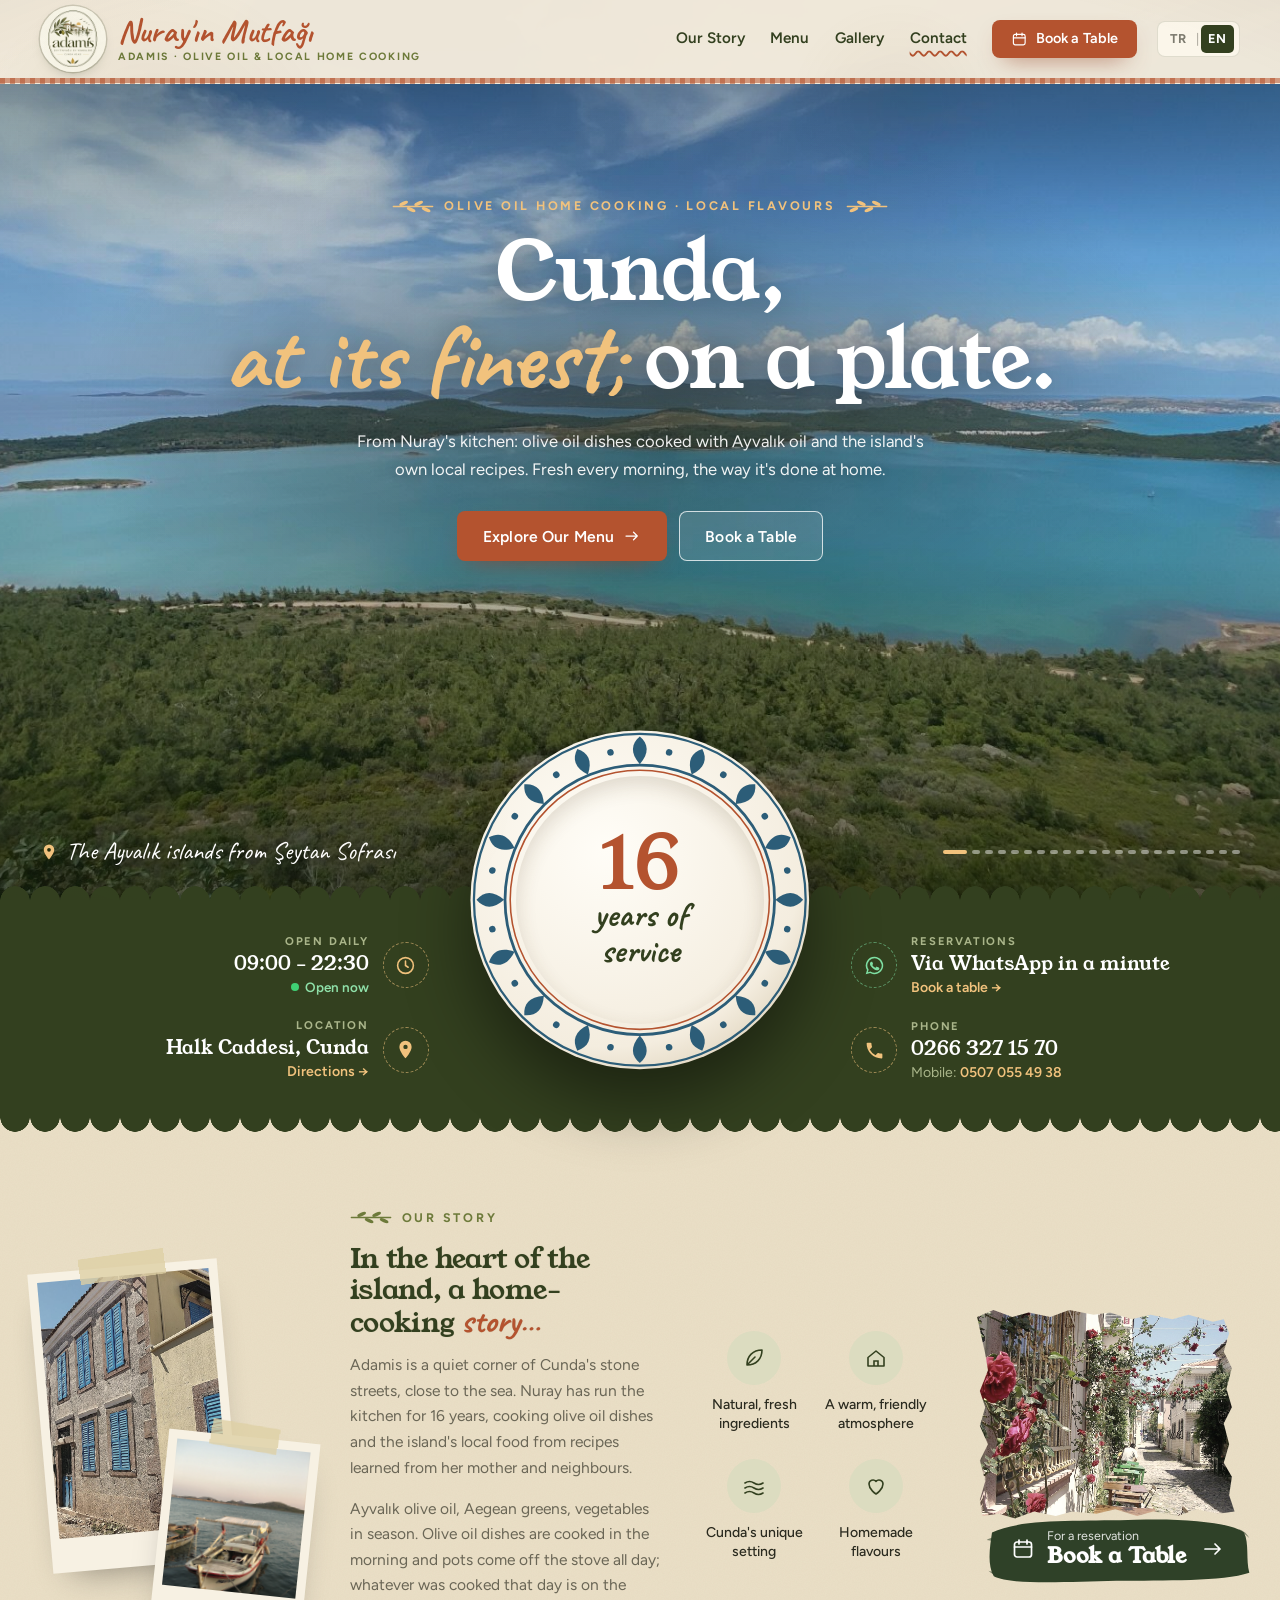
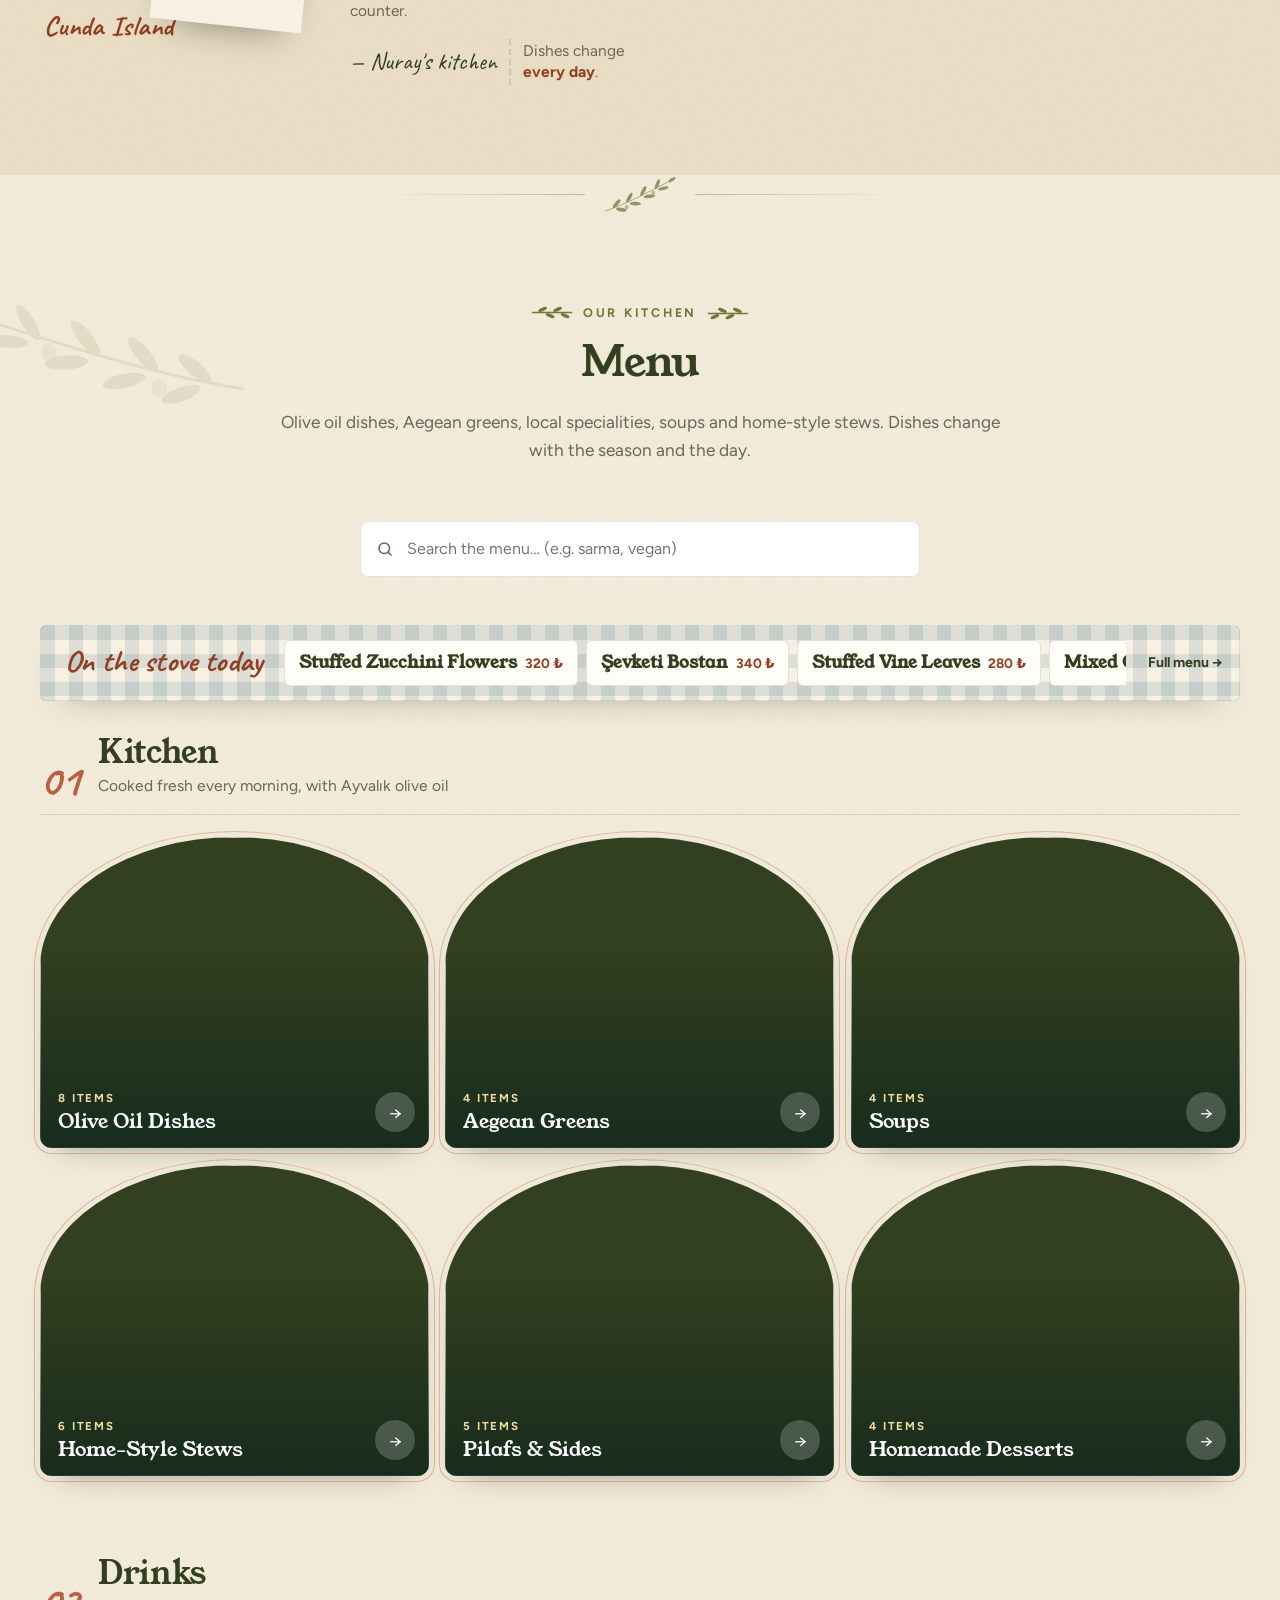
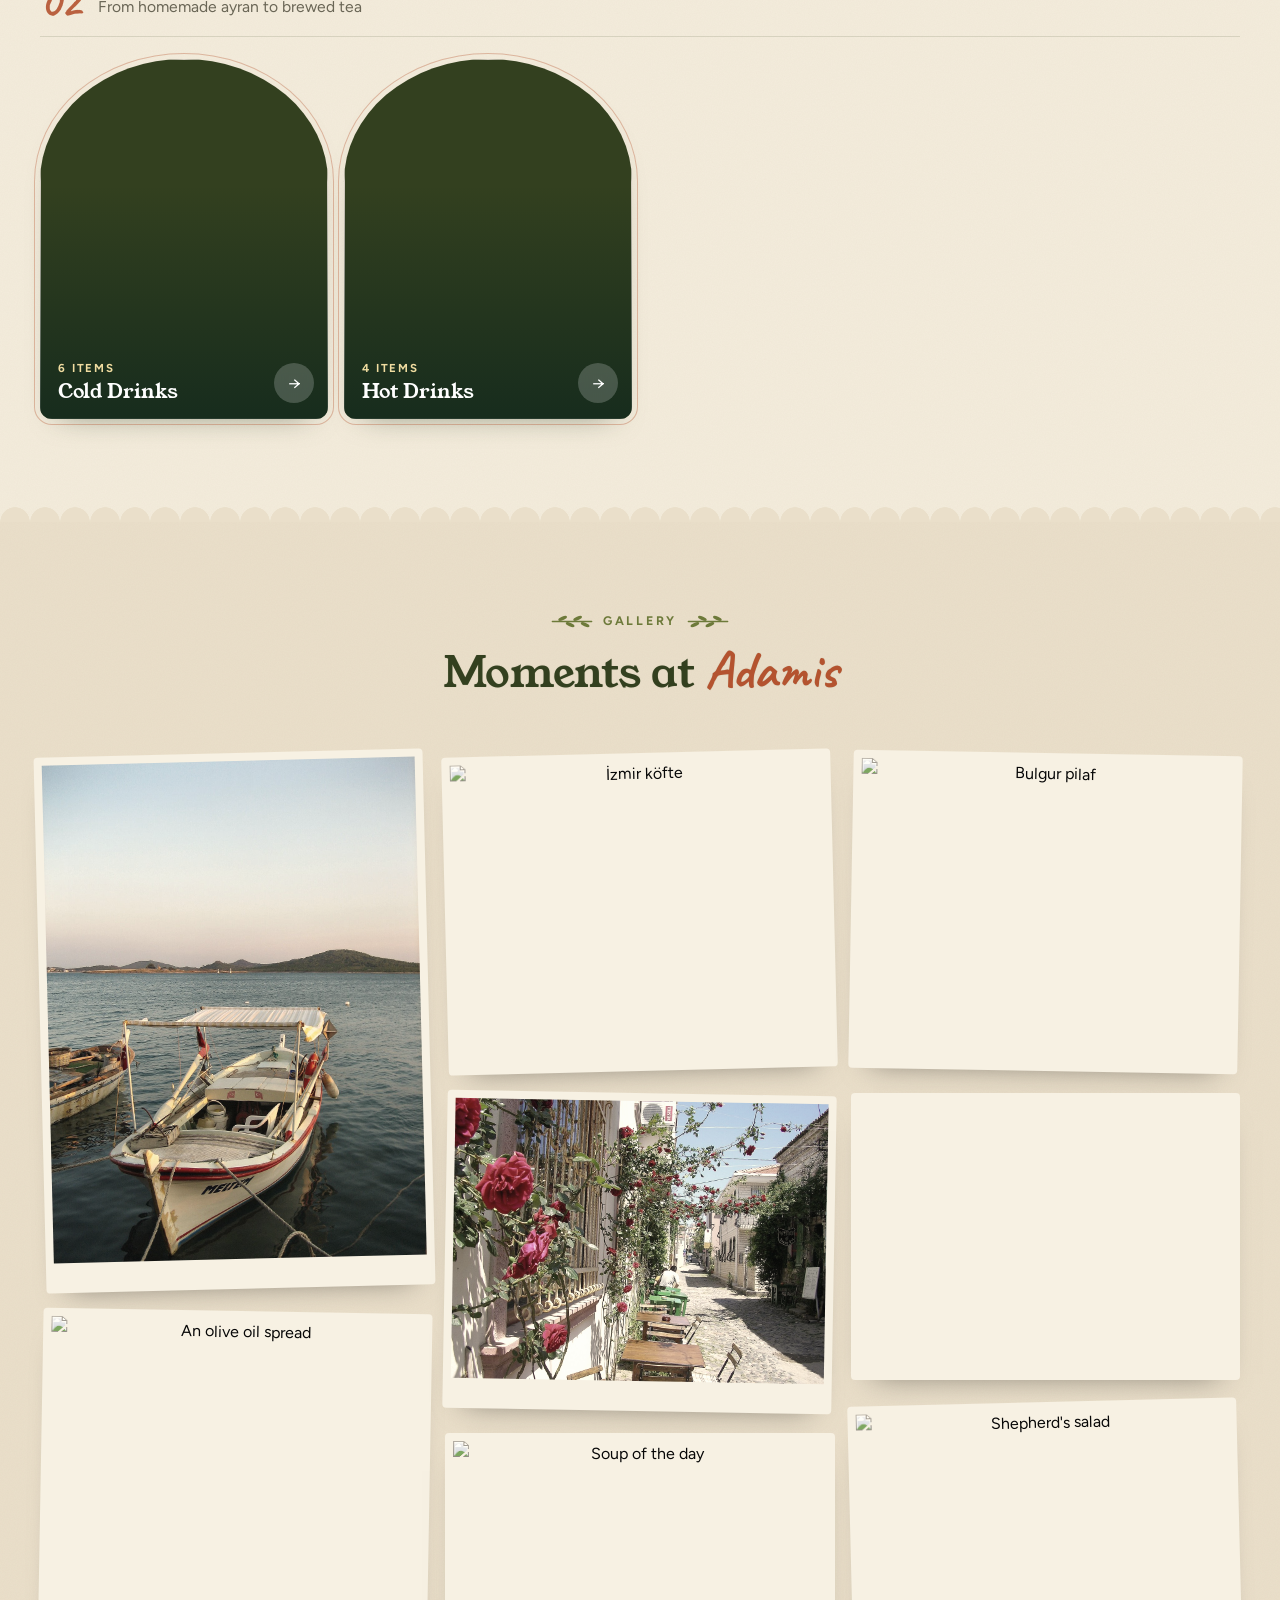
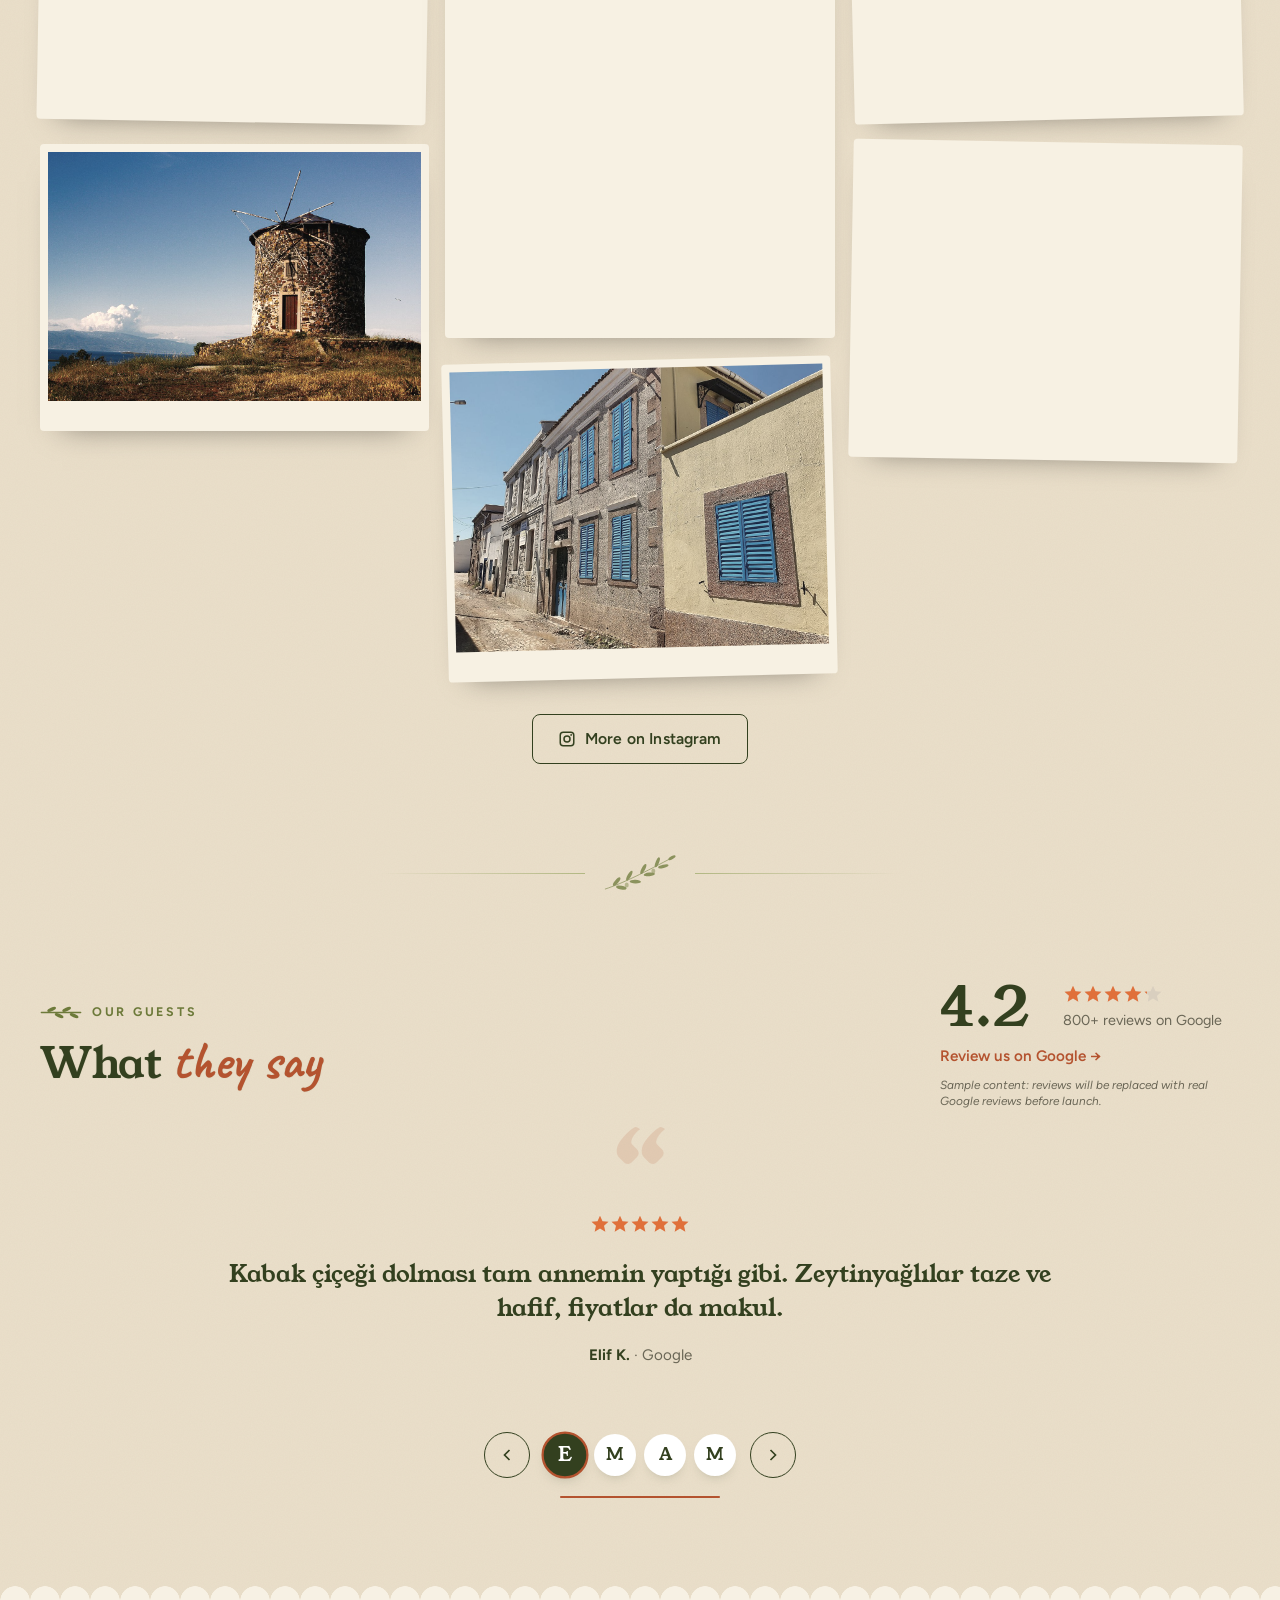
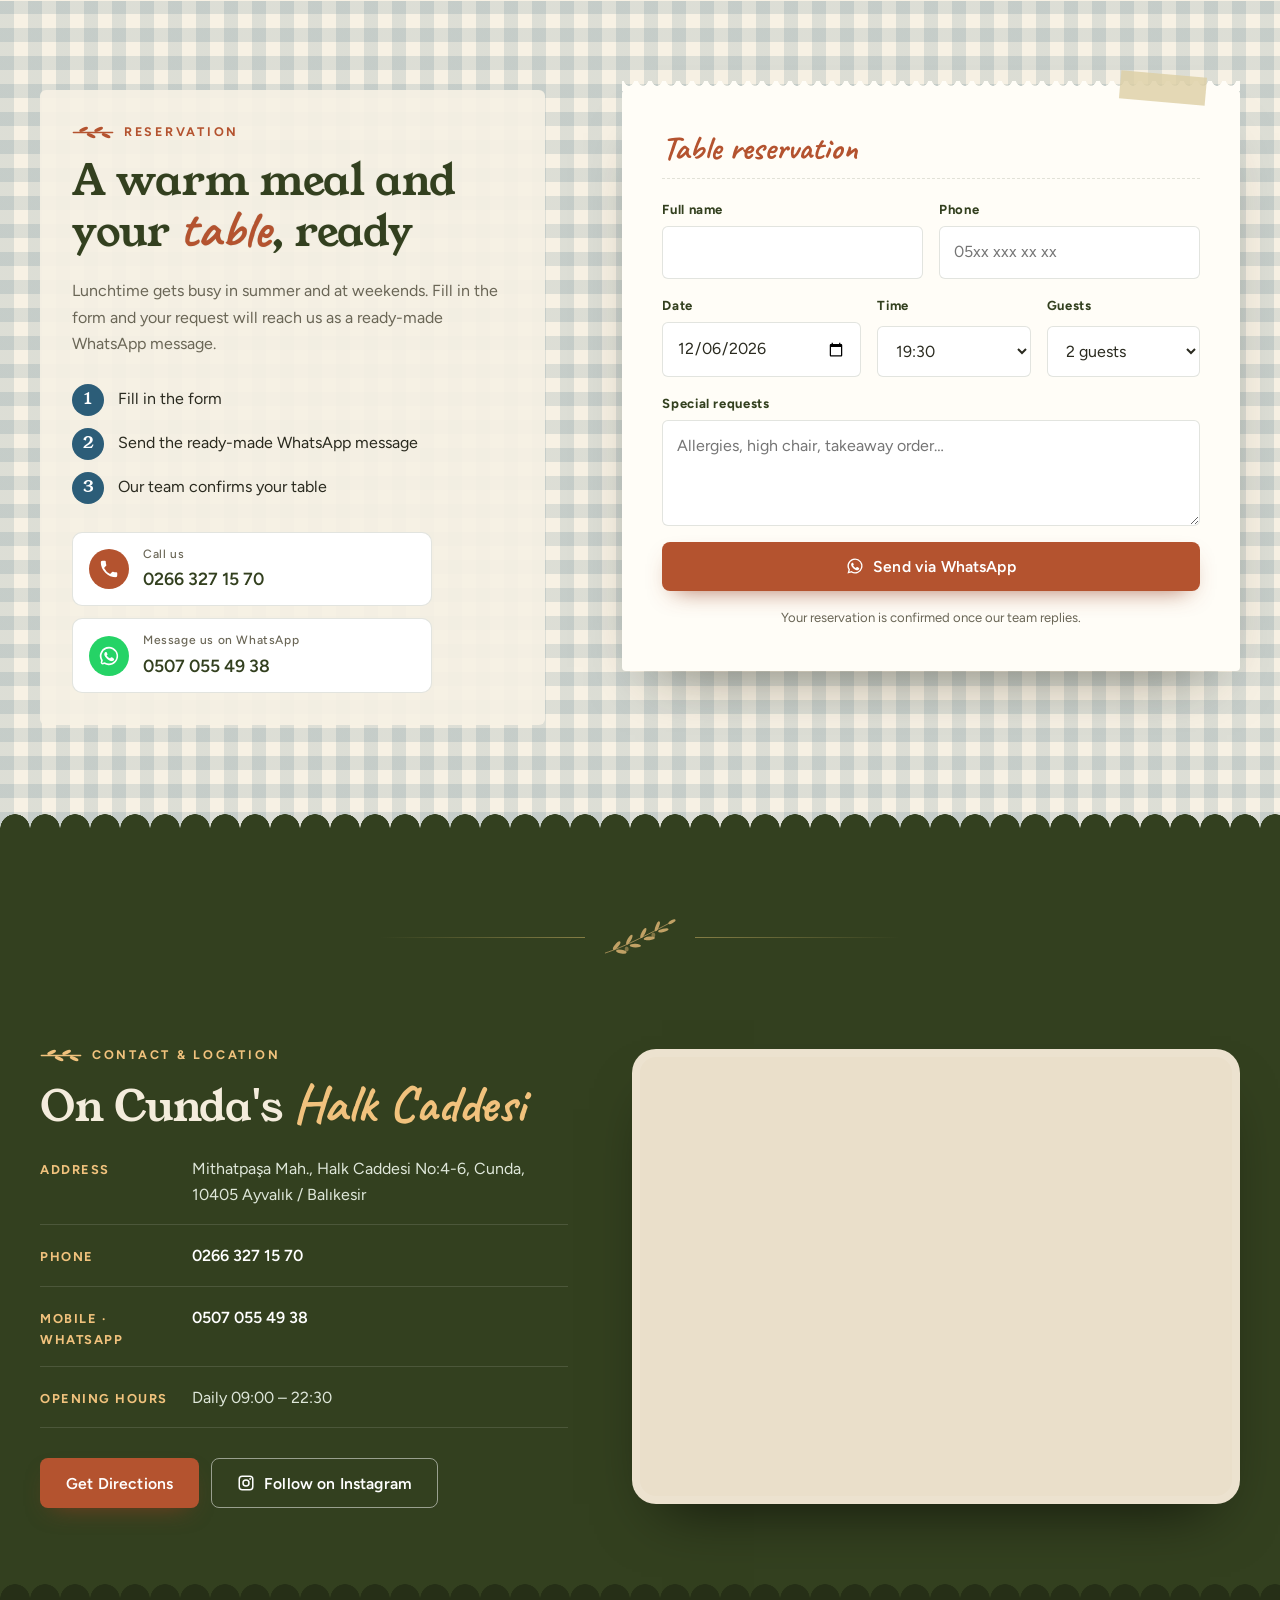
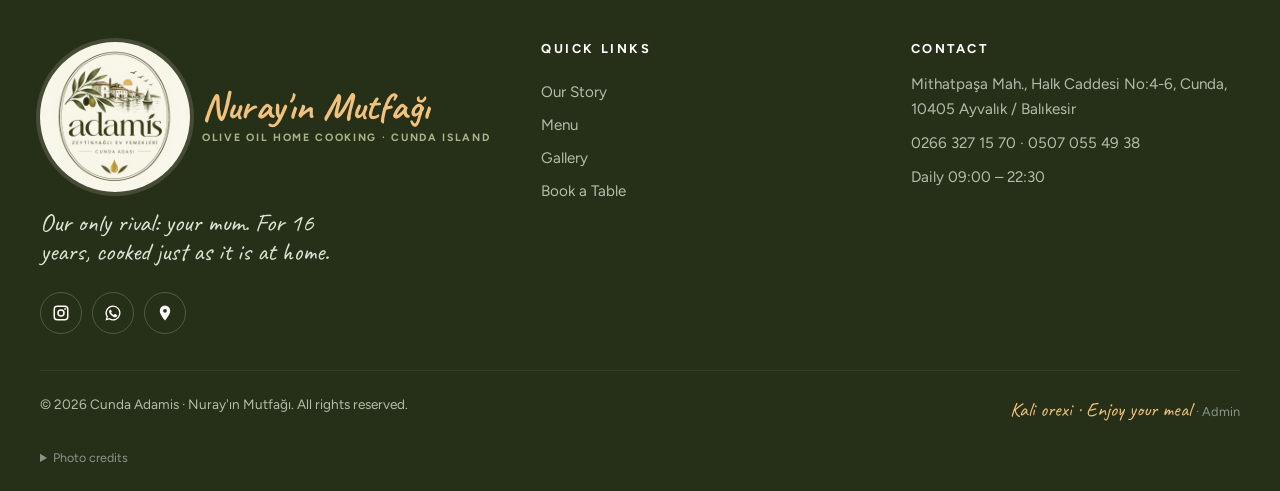
==== commit 69b6903a: "Tabakta sırayla dönen sözler, 13 yeni Cunda fotoğrafı, çakışma düzeltmeleri - Ortadaki tabakta fotoğ" ====
--- a/index.html
+++ b/index.html
@@ -98,7 +98,6 @@
         <figure class="slide" data-tr="Cunda Limanı" data-en="Cunda harbour"><img data-src="img/cunda/liman-1920.jpg" decoding="async" width="1920" height="1285" alt="Cunda limanı ve kıyıdaki eski taş binalar"></figure>
         <figure class="slide" data-tr="Sarımsaklı Plajı" data-en="Sarımsaklı beach"><img data-src="img/cunda/sarimsakli.jpg" decoding="async" width="1920" height="1200" alt="Ayvalık Sarımsaklı Plajı'nda kum ve deniz"></figure>
         <figure class="slide" data-tr="Ayvalık zeytinlikleri, Pelitköy" data-en="Olive groves of Ayvalık, Pelitköy"><img data-src="img/cunda/ayvalik-zeytinlik.jpg" decoding="async" width="1600" height="784" alt="Ayvalık'ın Pelitköy'ünde sıra sıra zeytin ağaçları"></figure>
-        <figure class="slide" data-tr="Denizden Cunda sahili" data-en="The Cunda waterfront from the sea"><img data-src="img/cunda/cunda-sahili.jpg" decoding="async" width="1920" height="1200" alt="Denizden görünen Cunda sahili ve eski konaklar"></figure>
         <figure class="slide" data-tr="Akşam, Ayvalık adaları" data-en="Dusk over the Ayvalık islands"><img data-src="img/cunda/adalar-aksam.jpg" decoding="async" width="1920" height="1200" alt="Alacakaranlıkta Ayvalık adaları ve demirli tekneler"></figure>
         <figure class="slide" data-tr="Şeytan Sofrası'nda gün batımı" data-en="Sunset at Şeytan Sofrası"><img data-src="img/cunda/seytan-sofrasi-gunbatimi.jpg" decoding="async" width="1920" height="1200" alt="Şeytan Sofrası'ndan adaların üzerinde gün batımı"></figure>
       </div>
@@ -173,9 +172,12 @@
               <circle cx="100" cy="100" r="78" fill="none" stroke="#2c5d78" stroke-width="1.6"/>
               <circle cx="100" cy="100" r="75" fill="none" stroke="#b4532f" stroke-width=".9"/>
             </svg>
-            <div class="dish__plate"><img data-img="dish" src="img/site/sarma.jpg" width="1000" height="1000" alt="Zeytinyağlı yaprak sarma ve limon"></div>
-            <p class="dish__tag"><span data-i18n="dish.tag">Tek rakibimiz,<br>anneniz.</span></p>
-            <p class="dish__seal"><strong>16</strong><span data-i18n="dish.seal">senelik<br>emek</span></p>
+            <div class="dish__words" id="dishWords" aria-hidden="true">
+              <p class="is-on" data-i18n="dish.w1">Tek rakibimiz,<br>anneniz.</p>
+              <p data-i18n="dish.w2"><b>16</b>senelik<br>hizmet</p>
+              <p data-i18n="dish.w3"><b>16</b>senelik<br>memnuniyet</p>
+              <p data-i18n="dish.w4"><b>16</b>senelik<br><em>EMEK</em></p>
+            </div>
           </div>
         </div>
         <ul class="infobar infobar--r">
@@ -212,12 +214,10 @@
           <h2 class="h2 band__title" data-i18n="story.title">Adanın kalbinde, bir ev yemeği <em>hikâyesi…</em></h2>
           <p data-i18n="story.p1">Adamis, Cunda'nın taş sokaklarında, denize yakın huzurlu bir köşe. Mutfakta 16 senedir Nuray var; annesinden, komşusundan öğrendiği tariflerle zeytinyağlıları ve adanın yöresel yemeklerini pişiriyor.</p>
           <p data-i18n="story.p2">Ayvalık zeytinyağı, Ege otları, mevsiminde sebze. Zeytinyağlılar sabah pişer, tencereler gün boyu ocaktan iner; o gün ne pişmişse tezgâhta o var.</p>
-          <p class="story__sign" data-i18n="story.sign">— Nuray'ın mutfağı</p>
-          <ul class="sixteen" aria-label="16 sene">
-            <li><strong>16</strong><span data-i18n="six.1">senelik hizmet</span></li>
-            <li><strong>16</strong><span data-i18n="six.2">senelik memnuniyet</span></li>
-            <li><strong>16</strong><span data-i18n="six.3">senelik <b>emek</b></span></li>
-          </ul>
+          <div class="story__foot">
+            <p class="story__sign" data-i18n="story.sign">— Nuray'ın mutfağı</p>
+            <p class="story__daily" data-i18n="story.daily">Yemekler<br><b>her gün</b> değişir.</p>
+          </div>
         </div>
         <ul class="band__features reveal">
           <li><span class="band__icon"><svg viewBox="0 0 24 24" aria-hidden="true"><use href="#i-leaf"/></svg></span><strong data-i18n="feat.1.t">Doğal ve taze malzemeler</strong></li>
@@ -227,7 +227,6 @@
         </ul>
         <div class="band__side reveal">
           <figure class="torn"><img data-img="storyInset" src="img/cunda/gullu-sokak.jpg" width="1200" height="900" loading="lazy" decoding="async" alt="Cunda'da güllerle bezeli bir sokak"></figure>
-          <p class="hand hand--side" data-i18n="story.note2">Tek rakibimiz,<br>anneniz.</p>
           <a href="#rezervasyon" class="brush-btn"><svg viewBox="0 0 24 24" aria-hidden="true"><rect x="3.5" y="5" width="17" height="15" rx="2.5" fill="none" stroke="currentColor" stroke-width="1.7"/><path d="M3.5 10h17M8 3v4M16 3v4" stroke="currentColor" stroke-width="1.7" stroke-linecap="round"/></svg><span><small data-i18n="story.cta">Rezervasyon için</small><strong data-i18n="cta.book">Masa Ayırt</strong></span><svg viewBox="0 0 24 24" aria-hidden="true"><path d="M4 12h15m-5-5 5 5-5 5" fill="none" stroke="currentColor" stroke-width="1.7" stroke-linecap="round" stroke-linejoin="round"/></svg></a>
         </div>
       </div>
--- a/css/style.css
+++ b/css/style.css
@@ -4,6 +4,7 @@
    Motifler: kareli masa örtüsü, dantel (fisto) kenarlar, kemerli pencereler.
    ========================================================= */
 :root {
+  --dish: clamp(270px, 27vw, 370px); /* ortadaki tabağın çapı */
   --navy: #33401f;         /* koyu zeytin (ana koyu renk) */
   --navy-2: #262f17;
   --sea: #2c5d78;          /* Ege kepenk mavisi */
@@ -225,7 +226,7 @@
 .hero__veil { position: absolute; inset: 0; z-index: 2; pointer-events: none; background:
   radial-gradient(ellipse 62% 48% at 50% 46%, rgba(22, 27, 14, .42), rgba(22, 27, 14, 0) 72%),
   linear-gradient(180deg, rgba(22, 27, 14, .5) 0%, rgba(22, 27, 14, .12) 28%, rgba(22, 27, 14, .18) 62%, rgba(22, 27, 14, .72) 100%); }
-.hero__content { position: relative; z-index: 3; text-align: center; padding: clamp(30px, 7vh, 80px) 0 clamp(170px, 22vh, 230px); }
+.hero__content { position: relative; z-index: 3; text-align: center; padding: clamp(30px, 7vh, 80px) 0 calc(var(--dish) * .74 + 28px); }
 .hero__copy { max-width: 860px; margin: 0 auto; }
 .hero__copy > * { animation: rise 1s var(--ease) both; }
 .hero__copy > *:nth-child(2) { animation-delay: .12s; }
@@ -240,15 +241,15 @@
 .hero__lead { font-size: clamp(1rem, 1.3vw, 1.15rem); max-width: 54ch; margin-inline: auto; color: rgba(255, 255, 255, .92); text-shadow: 0 1px 12px rgba(0, 0, 0, .4); }
 .hero__actions { display: flex; flex-wrap: wrap; justify-content: center; gap: 12px; margin-top: 28px; }
 .hero__foot { position: absolute; left: 0; right: 0; bottom: clamp(26px, 4vh, 40px); z-index: 3; display: flex; justify-content: space-between; align-items: center; gap: 16px; }
-.hero__place { display: flex; align-items: center; gap: 8px; margin: 0; font-family: var(--script); font-size: 1.55rem; line-height: 1; color: #fff; text-shadow: 0 1px 10px rgba(0, 0, 0, .5); }
+.hero__place { max-width: calc(50% - var(--dish) / 2 - 24px); display: flex; align-items: center; gap: 8px; margin: 0; font-family: var(--script); font-size: 1.55rem; line-height: 1; color: #fff; text-shadow: 0 1px 10px rgba(0, 0, 0, .5); }
 .hero__place svg { width: 18px; height: 18px; color: var(--sunset-soft); flex: none; }
-.hero__dots { display: flex; gap: 6px; }
-.hero__dot { width: 22px; height: 4px; padding: 0; border: 0; border-radius: 4px; background: rgba(255, 255, 255, .45); transition: width .4s var(--ease), background-color .3s; }
-.hero__dot[aria-pressed="true"] { width: 42px; background: var(--sunset-soft); }
+.hero__dots { display: flex; flex-wrap: wrap; justify-content: flex-end; gap: 6px 5px; max-width: calc(50% - var(--dish) / 2 - 24px); }
+.hero__dot { width: 8px; height: 4px; padding: 0; border: 0; border-radius: 4px; background: rgba(255, 255, 255, .45); transition: width .4s var(--ease), background-color .3s; }
+.hero__dot[aria-pressed="true"] { width: 24px; background: var(--sunset-soft); }
 .hero__dot:hover { background: #fff; }
 
 /* ---------- Servis bandı: ortada tabak (girişe taşar), iki yanda bilgiler ---------- */
-.serve { --dish: clamp(270px, 27vw, 370px); position: relative; z-index: 4; background: var(--navy); color: #e9e4d2; padding: 0 0 clamp(26px, 3vw, 36px); }
+.serve { position: relative; z-index: 4; background: var(--navy); color: #e9e4d2; padding: 0 0 clamp(26px, 3vw, 36px); }
 .serve::before, .serve::after { content: ""; position: absolute; left: 0; right: 0; height: 15px; background: var(--navy); pointer-events: none; }
 .serve::before { top: -14px; -webkit-mask: var(--scallop-up); mask: var(--scallop-up); }
 .serve::after { bottom: -14px; -webkit-mask: var(--scallop-down); mask: var(--scallop-down); }
@@ -275,12 +276,15 @@
   clip-path: polygon(14px 0, 100% 0, 100% 100%, 14px 100%, 0 50%); box-shadow: 0 10px 20px -10px rgba(0, 0, 0, .5); }
 .dish__tag span::before { content: ""; position: absolute; left: 10px; top: 50%; width: 7px; height: 7px; margin-top: -3.5px; border-radius: 50%; background: var(--navy); }
 @keyframes swing { 0%, 100% { transform: rotate(6deg); } 50% { transform: rotate(1deg); } }
-/* 16 senelik emek mührü */
-.dish__seal { position: absolute; left: -6%; bottom: 4%; z-index: 4; width: 92px; height: 92px; margin: 0; border-radius: 50%;
-  display: flex; flex-direction: column; align-items: center; justify-content: center; text-align: center; transform: rotate(-10deg);
-  background: var(--sunset); color: #fff; box-shadow: 0 0 0 3px var(--navy), 0 0 0 4.5px rgba(241, 194, 125, .7), 0 14px 26px -10px rgba(0, 0, 0, .6); }
-.dish__seal strong { font-family: var(--serif); font-weight: 400; font-size: 2.1rem; line-height: .9; }
-.dish__seal span { font-family: var(--script); font-weight: 700; font-size: 1.05rem; line-height: .85; color: #fde6c2; }
+/* tabağın ortasında sırayla beliren sözler */
+.dish__words { position: absolute; inset: 14%; z-index: 2; border-radius: 50%; pointer-events: none;
+  box-shadow: inset 0 8px 20px rgba(80, 60, 30, .16); }
+.dish__words p { position: absolute; inset: 0; margin: 0; display: flex; flex-direction: column; align-items: center; justify-content: center; text-align: center;
+  font-family: var(--script); font-weight: 700; font-size: calc(var(--dish) * .1); line-height: 1.02; color: var(--navy);
+  opacity: 0; transform: translateY(14px) scale(.92); filter: blur(6px); transition: opacity .8s var(--ease), transform .8s var(--ease), filter .8s var(--ease); }
+.dish__words p.is-on { opacity: 1; transform: none; filter: none; }
+.dish__words b { font-family: var(--serif); font-weight: 400; font-size: 2.1em; line-height: .9; color: var(--sunset); }
+.dish__words em { font-style: normal; color: var(--sunset); letter-spacing: .04em; }
 .hand { font-family: var(--hand); font-weight: 700; color: var(--sunset-2); line-height: 1.05; margin: 0; letter-spacing: .01em; }
 
 /* Bugün ocakta: menüde krem kâğıt şerit */
@@ -335,11 +339,10 @@
 .band__title { font-size: clamp(1.6rem, 2.2vw, 2rem); }
 .band__text p:not(.eyebrow):not(.story__sign) { color: var(--muted); font-size: .97rem; }
 .story__sign { font-family: var(--script); font-size: 1.7rem; color: var(--navy) !important; margin: 0; }
-.sixteen { list-style: none; margin: 22px 0 0; padding: 14px 0 0; border-top: 1.5px dashed var(--line); display: grid; grid-template-columns: repeat(3, 1fr); gap: 10px; }
-.sixteen li { display: flex; flex-direction: column; line-height: 1.15; }
-.sixteen strong { font-family: var(--serif); font-weight: 400; font-size: 2.2rem; line-height: 1; color: var(--sunset); }
-.sixteen span { font-size: .8rem; font-weight: 600; color: var(--muted); }
-.sixteen b { font-family: var(--script); font-size: 1.35rem; color: var(--navy); }
+.story__foot { display: flex; flex-wrap: wrap; align-items: center; gap: 8px 12px; }
+.story__foot .story__sign { font-size: 1.5rem; white-space: nowrap; }
+.band__text .story__daily { margin: 0; padding: 2px 0 2px 12px; border-left: 2px dashed var(--line); font-size: .84rem; white-space: nowrap; line-height: 1.35; color: var(--muted); }
+.story__daily b { color: var(--sunset-2); }
 .band__features { list-style: none; margin: 0; padding: 0; display: grid; grid-template-columns: 1fr 1fr; gap: 26px 14px; text-align: center; }
 .band__features strong { display: block; font-size: .88rem; font-weight: 500; color: var(--ink); line-height: 1.35; }
 .band__icon { width: 54px; height: 54px; margin: 0 auto 10px; border-radius: 50%; display: grid; place-items: center; background: #dcdcc0; color: var(--navy); }
@@ -347,7 +350,6 @@
 .band__side { position: relative; padding-bottom: 46px; }
 .torn { margin: 0; aspect-ratio: 4 / 3.4; -webkit-mask: var(--torn) center / 100% 100% no-repeat; mask: var(--torn) center / 100% 100% no-repeat; }
 .torn img { width: 100%; height: 100%; object-fit: cover; }
-.hand--side { position: absolute; right: 0; top: -40px; font-size: 1.7rem; text-align: right; }
 .brush-btn { position: absolute; left: 6%; right: -4%; bottom: 0; display: flex; align-items: center; gap: 12px; padding: 16px 26px; color: #fff; text-decoration: none;
   background: var(--brush) center / 100% 100% no-repeat; transition: transform .3s var(--ease); }
 .brush-btn:hover { transform: translateY(-3px) rotate(-1deg); }
@@ -826,7 +828,10 @@
   .footer__grid { grid-template-columns: 1fr 1fr; }
   .footer__brand { grid-column: 1 / -1; }
   /* servis bandı: tabak üstte, bilgiler altta iki sütun */
-  .serve { --dish: min(78vw, 320px); }
+  :root { --dish: min(78vw, 320px); }
+  .hero__foot { bottom: auto; top: calc(var(--nav-h) + 14px); justify-content: center; }
+  .hero__place { display: none; }
+  .hero__dots { max-width: none; justify-content: center; }
   .serve__grid { grid-template-columns: 1fr 1fr; justify-items: stretch; row-gap: 0; }
   .serve__dish { grid-column: 1 / -1; grid-row: 1; justify-self: center; }
   .infobar { padding-top: 6px; gap: 18px; }
@@ -844,9 +849,6 @@
   .nav.is-scrolled .logo__img { width: 42px; height: 42px; }
   .logo { gap: 9px; }
   .logo__text strong { font-size: 1.65rem; }
-  .hero__content { padding-bottom: calc(var(--dish-m, 140px) + 30px); }
-  .hero__foot { bottom: auto; top: calc(var(--nav-h) + 14px); justify-content: center; }
-  .hero__place { display: none; }
   .hero__title { font-size: clamp(2.4rem, 11vw, 3.2rem); }
   .band__grid { grid-template-columns: 1fr; }
   .band__photos { min-height: 300px; max-width: 360px; width: 100%; margin: 0 auto; }
@@ -854,13 +856,10 @@
   .polaroid--b { height: 160px; }
   .band__side { max-width: 420px; width: 100%; margin: 20px auto 0; }
   .hero__actions .btn { flex: 1 1 auto; }
-  .serve { --dish: min(64vw, 260px); }
+  :root { --dish: min(64vw, 260px); }
   .dish__tag { right: -16%; top: -2%; }
   .dish__tag span { font-size: 1.1rem; padding: 9px 12px 9px 20px; }
-  .dish__seal { width: 72px; height: 72px; left: -10%; }
-  .dish__seal strong { font-size: 1.6rem; }
-  .dish__seal span { font-size: .9rem; }
-  .infobar__item, .infobar--l .infobar__item { flex-direction: column; align-items: flex-start; gap: 8px; }
+    .infobar__item, .infobar--l .infobar__item { flex-direction: column; align-items: flex-start; gap: 8px; }
   .infobar__icon { width: 38px; height: 38px; }
   .infobar__icon svg { width: 18px; height: 18px; }
   .infobar__text strong { font-size: .98rem; }
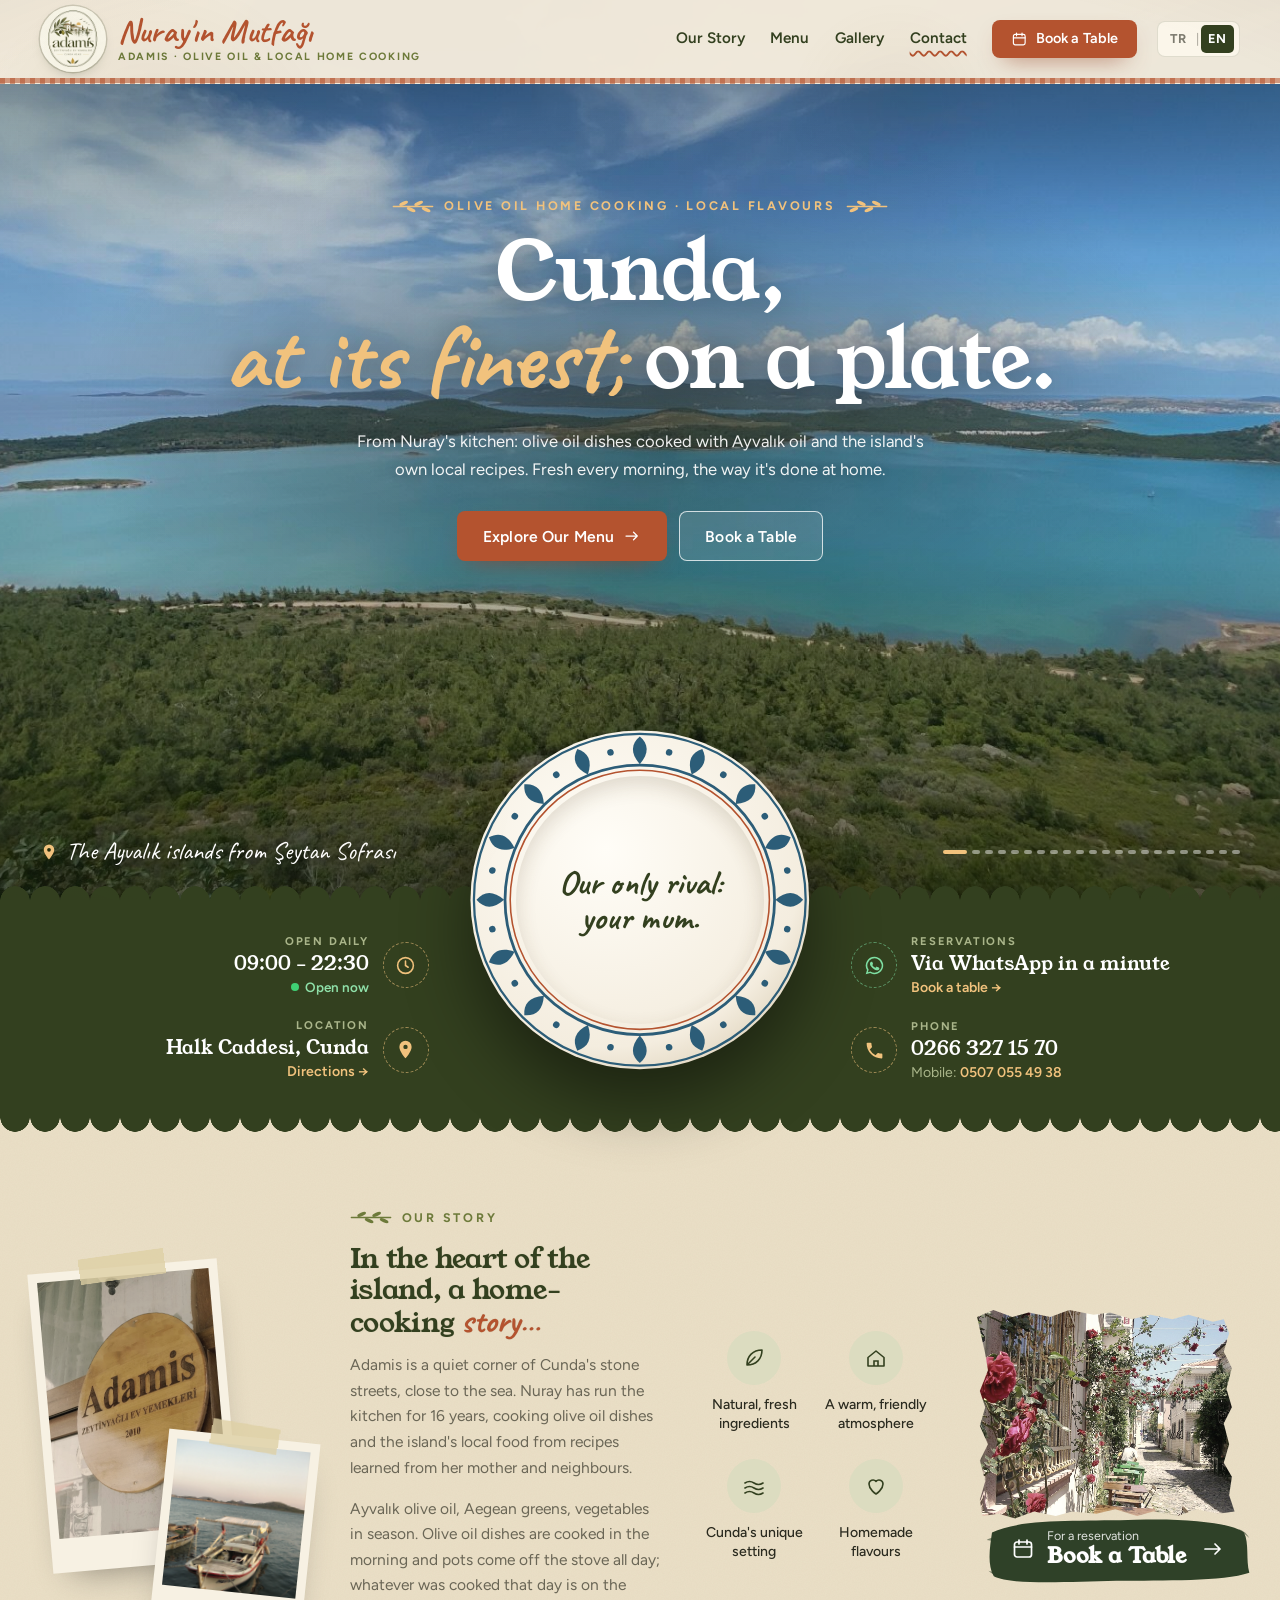
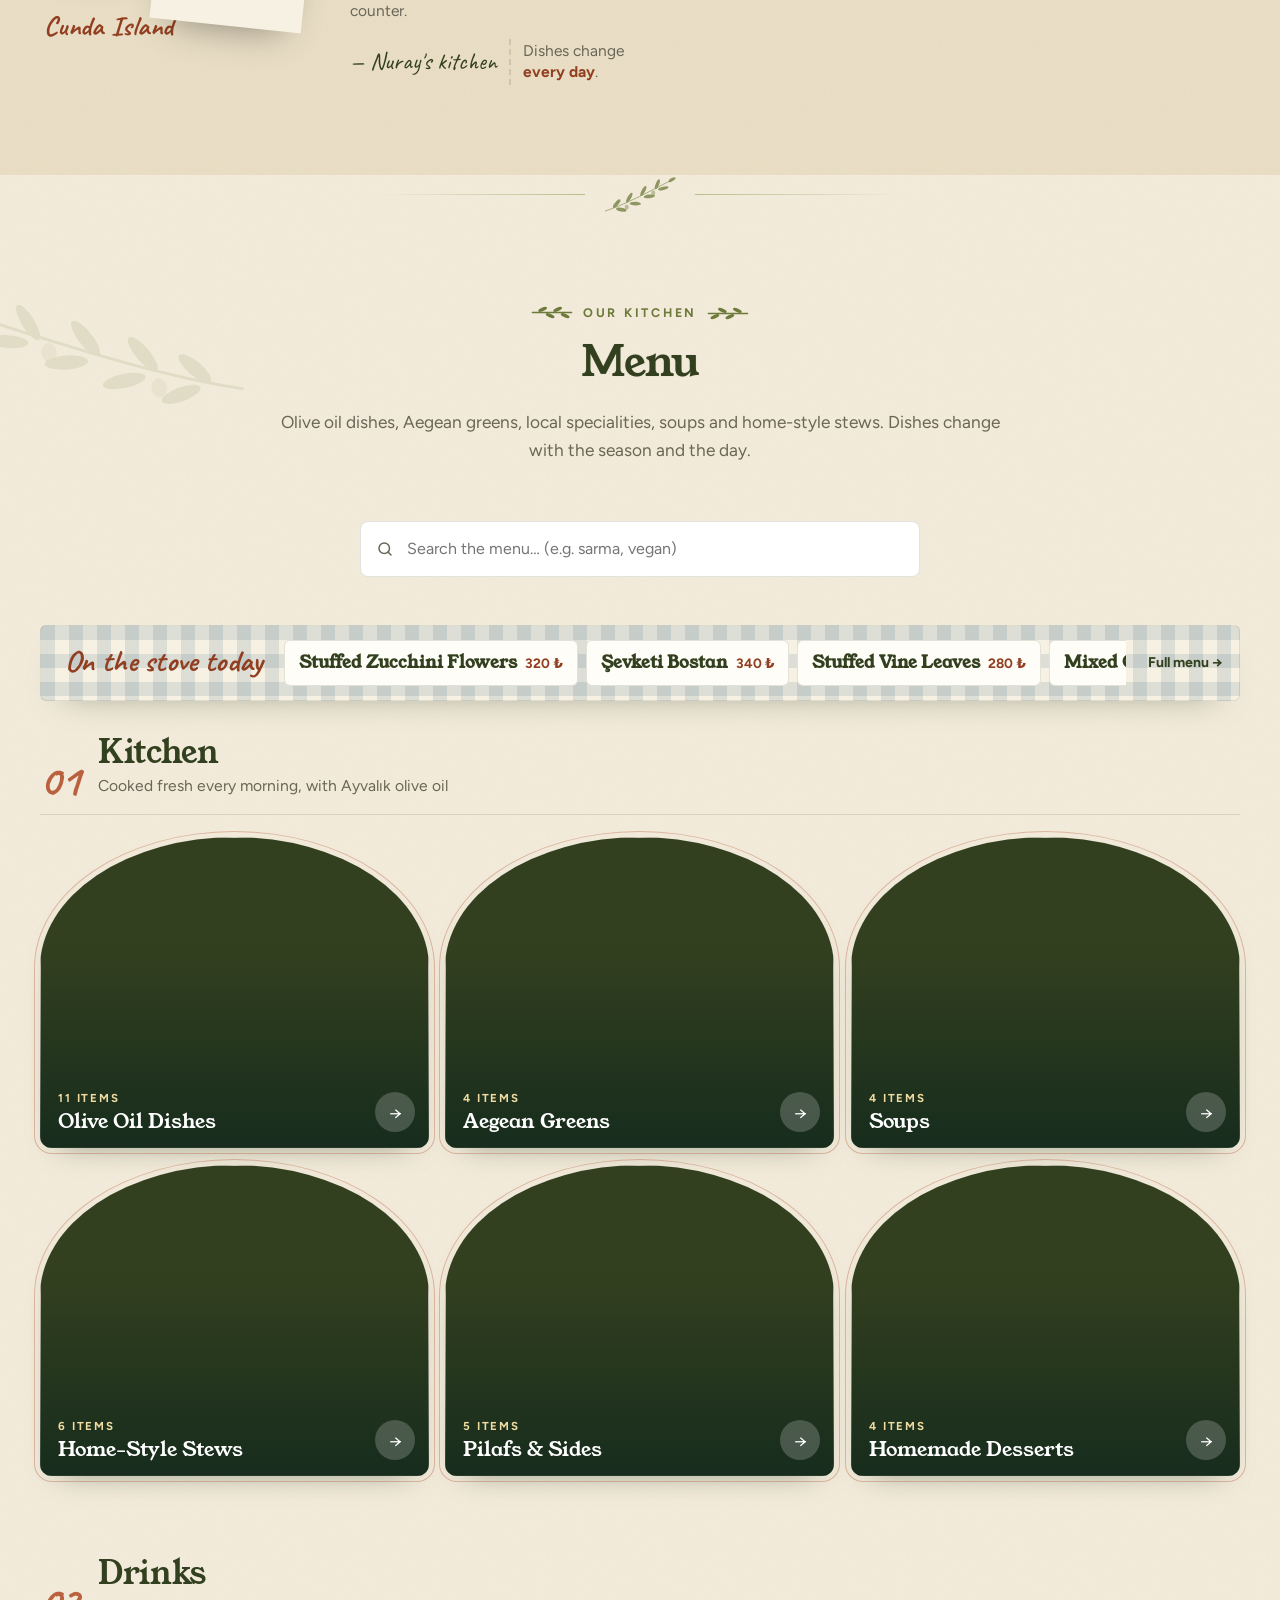
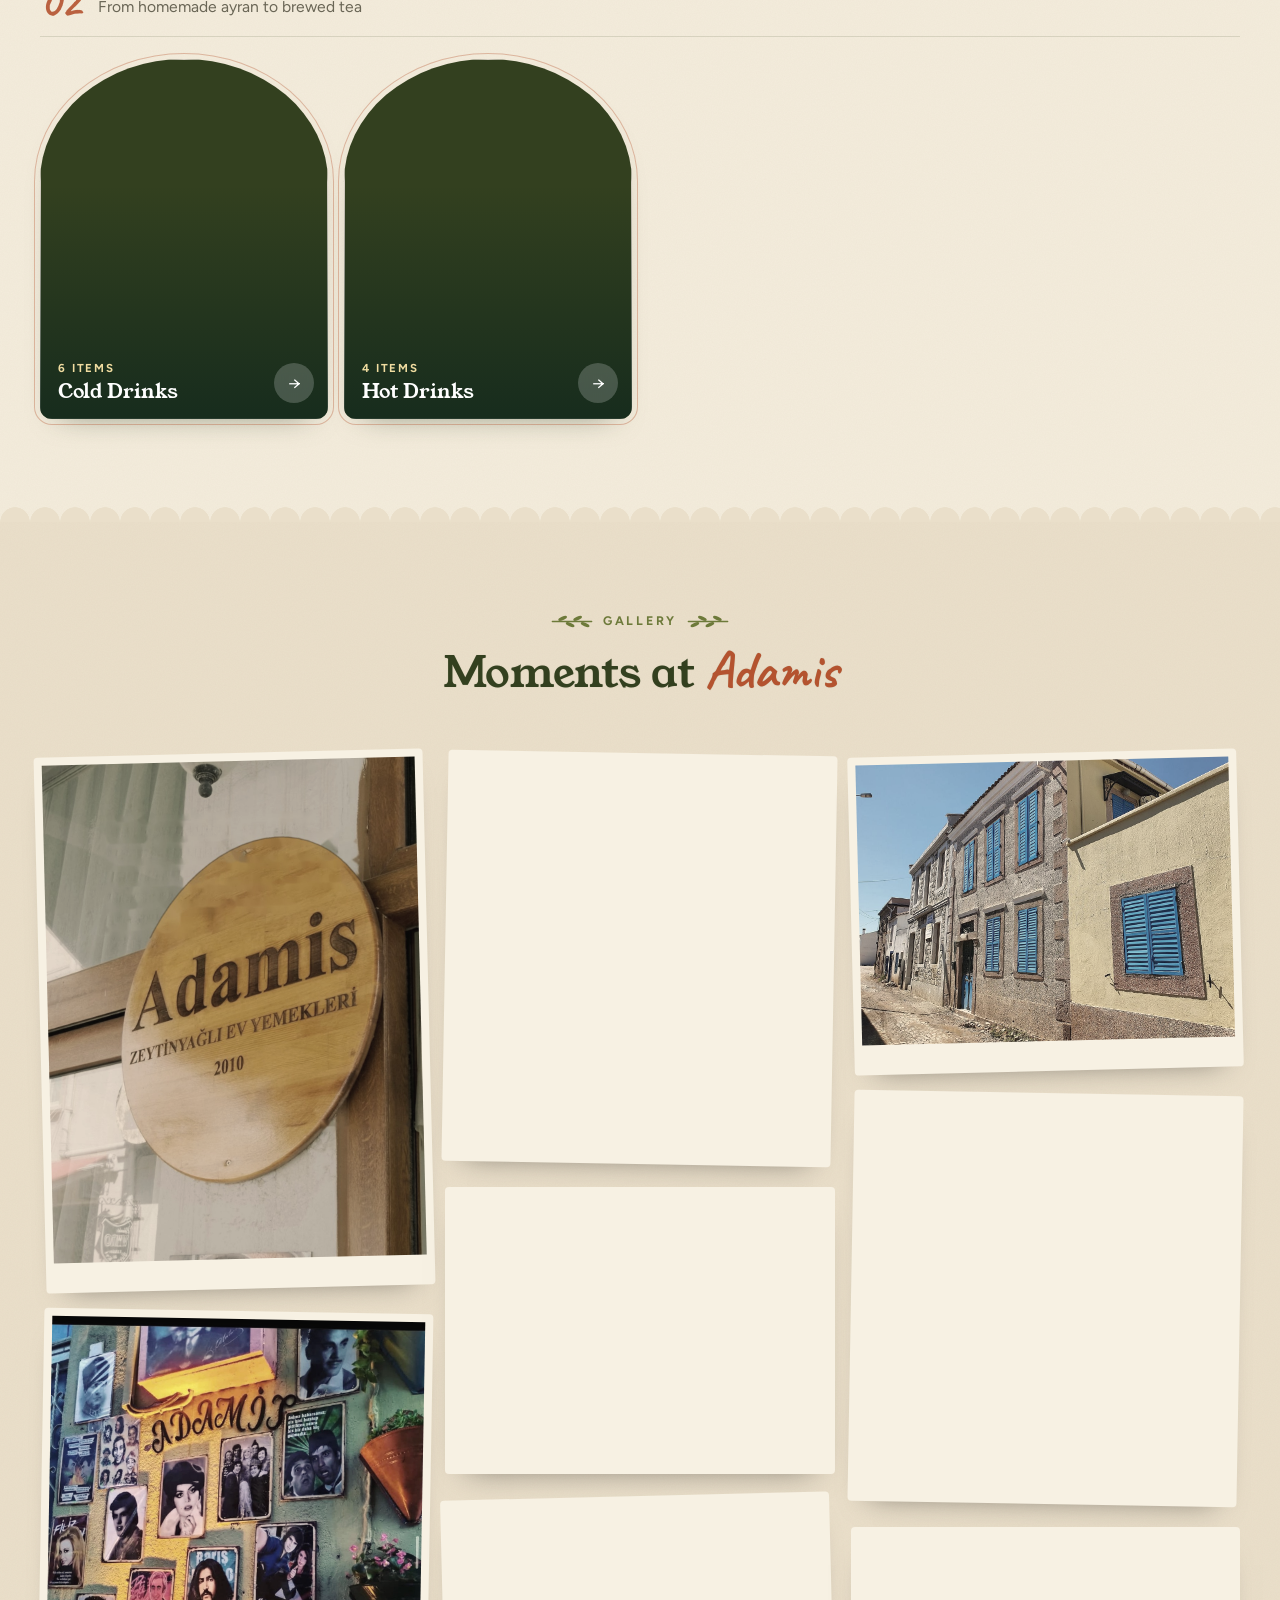
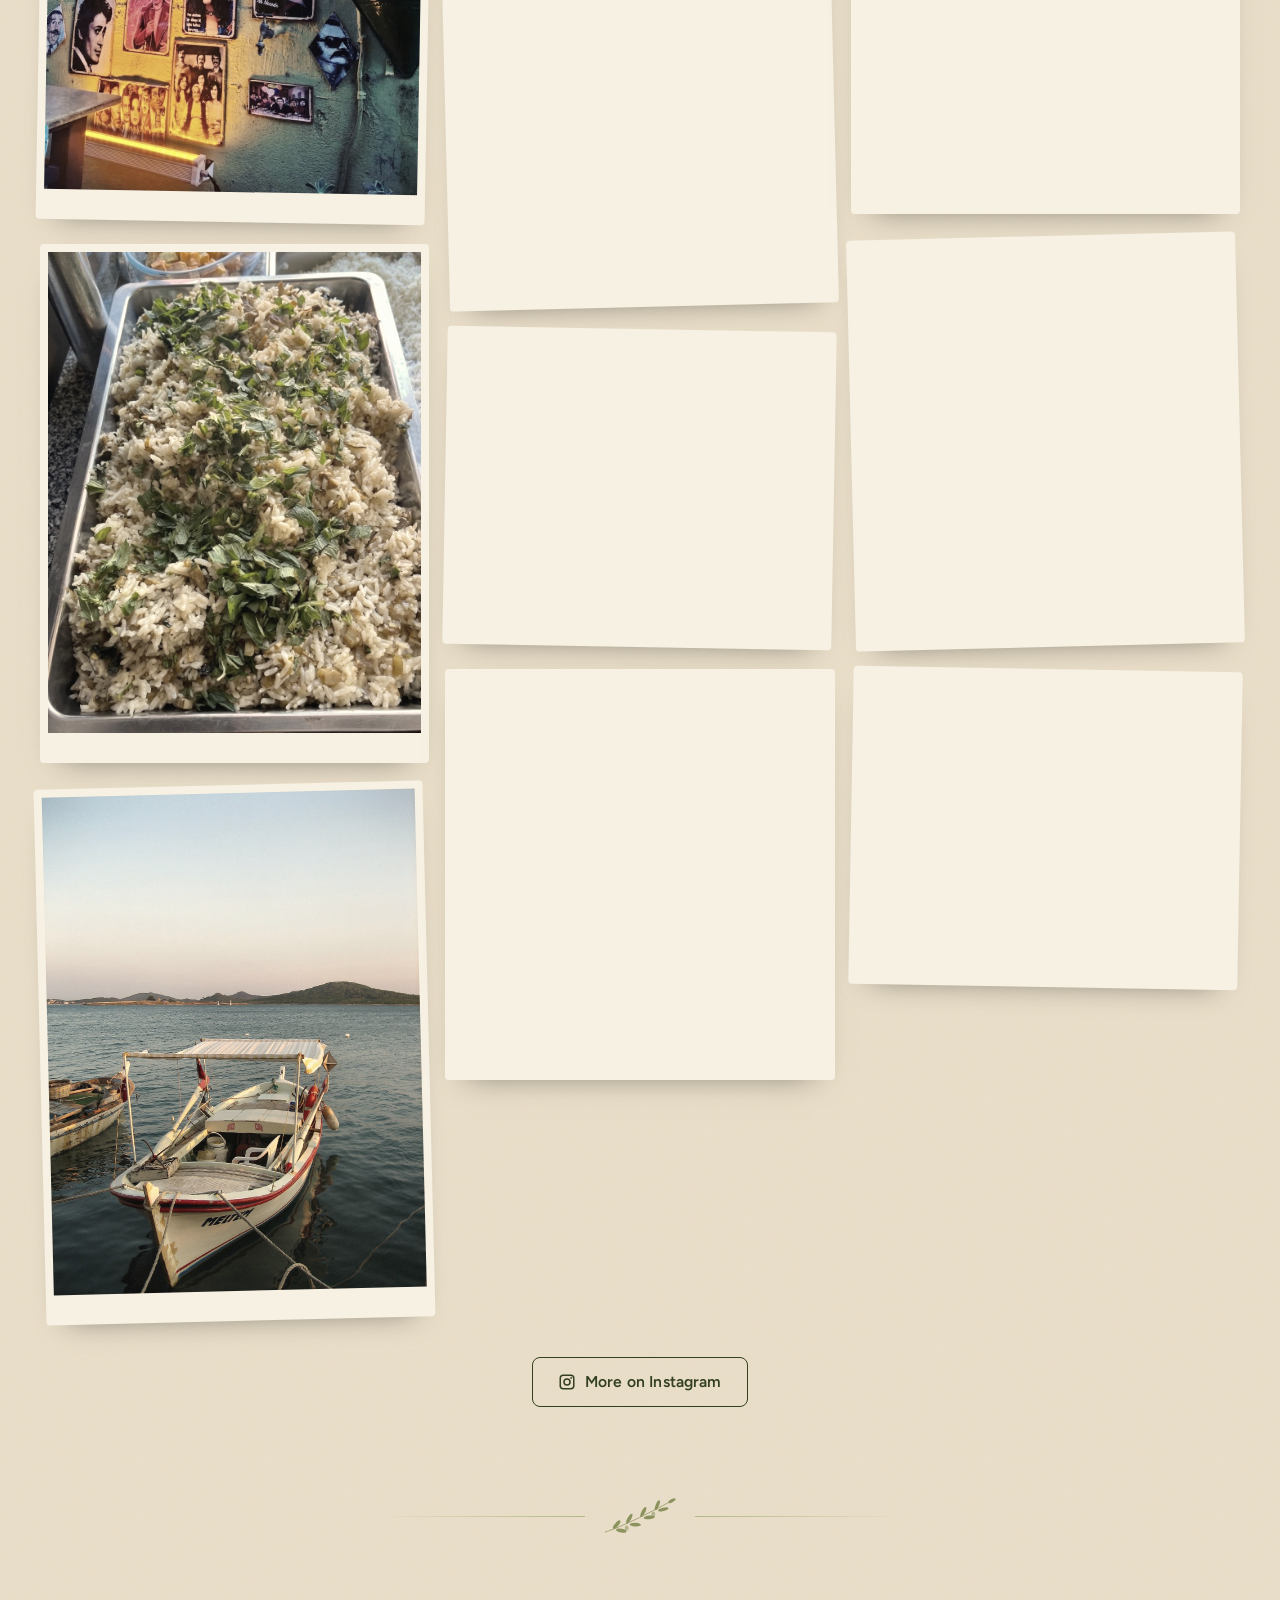
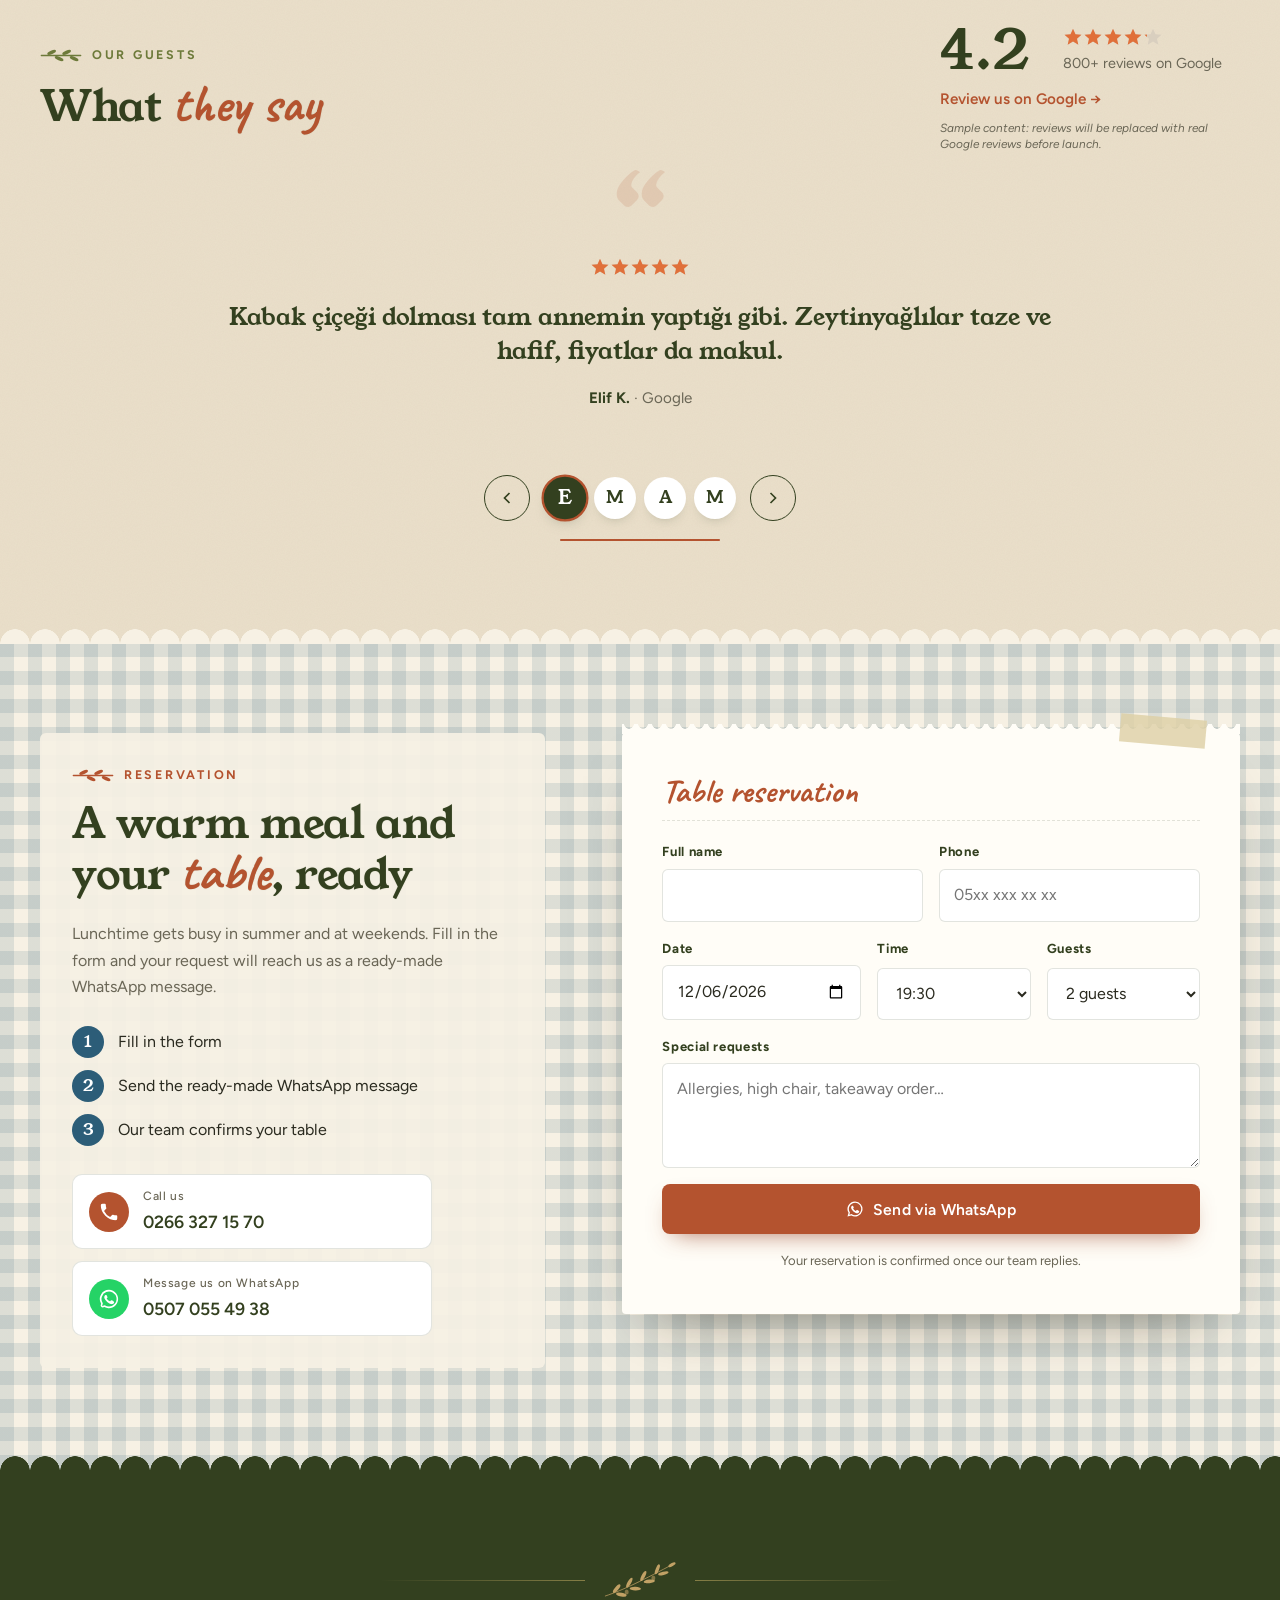
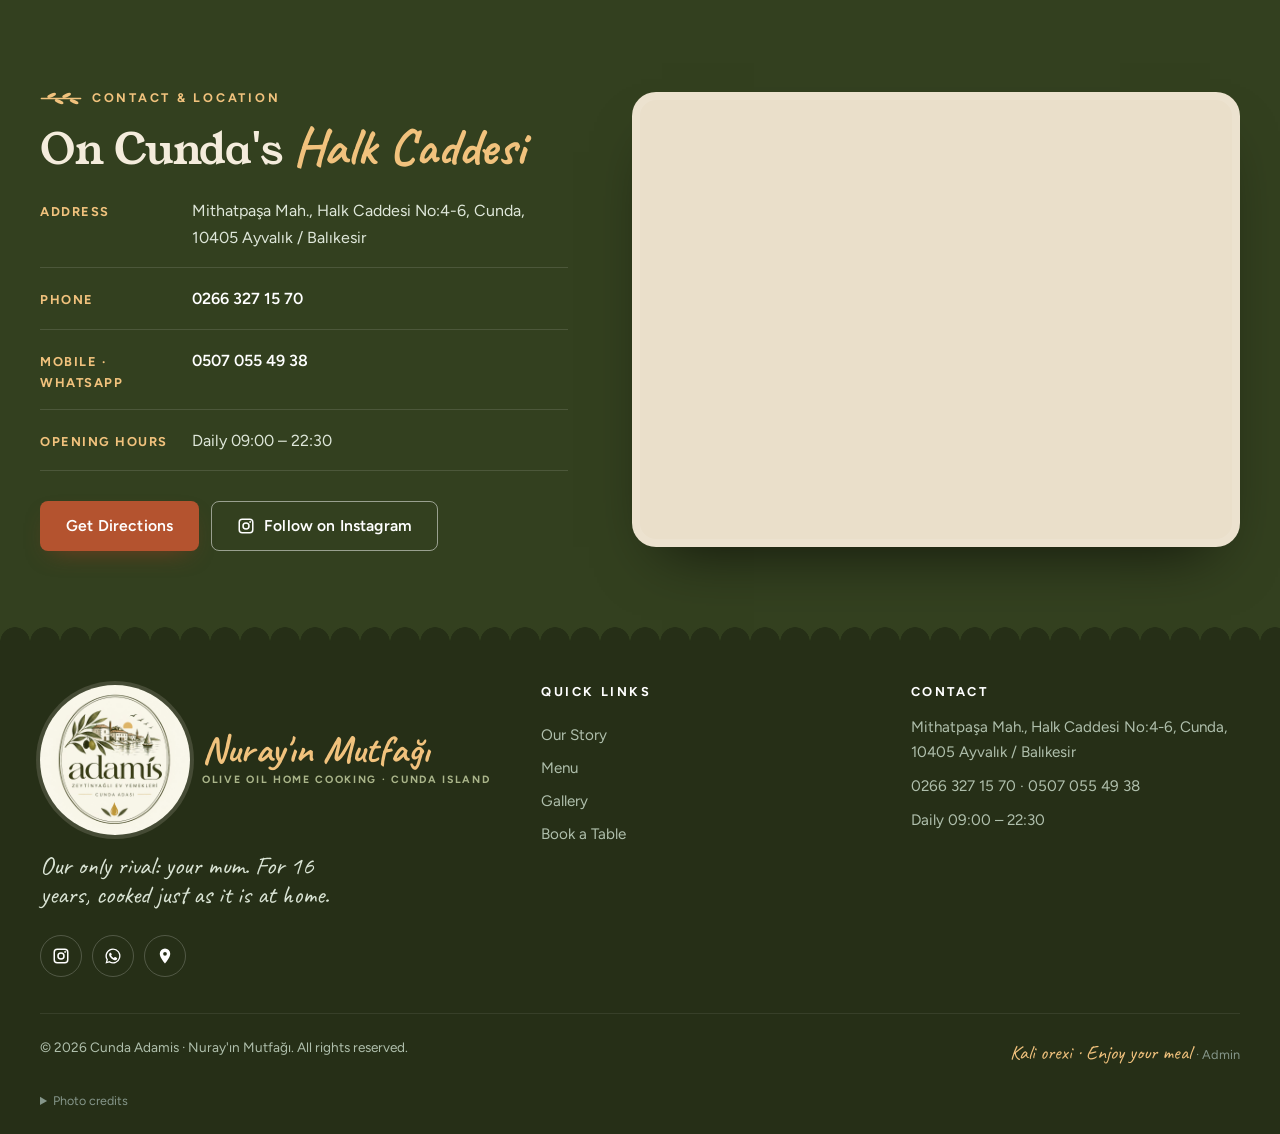
==== commit 68122804: "Hikâyemiz'e Adamis tabelası, menüye enginar fotoğrafı ve Kabak Mücveri - Hikâyemiz'deki büyük polaro" ====
--- a/index.html
+++ b/index.html
@@ -205,7 +205,7 @@
     <section class="section section--paper band" id="hikaye">
       <div class="container band__grid">
         <div class="band__photos reveal">
-          <figure class="polaroid polaroid--a"><img data-img="story" src="img/cunda/tas-ev.jpg" width="1200" height="900" loading="lazy" decoding="async" alt="Cunda'da mavi kepenkli eski bir taş Rum evi"></figure>
+          <figure class="polaroid polaroid--a"><img data-img="story" src="img/site/adamis-tabela.jpg" width="1050" height="1400" loading="lazy" decoding="async" alt="Adamis'in ahşap tabelası: Zeytinyağlı ev yemekleri, 2010"></figure>
           <figure class="polaroid polaroid--b"><img data-img="story2" src="img/cunda/aksamustu-tekne.jpg" width="1200" height="1600" loading="lazy" decoding="async" alt="Cunda'da akşamüstü bir balıkçı teknesi"></figure>
           <p class="hand hand--photos" data-i18n="story.note1">Cunda Adası</p>
         </div>
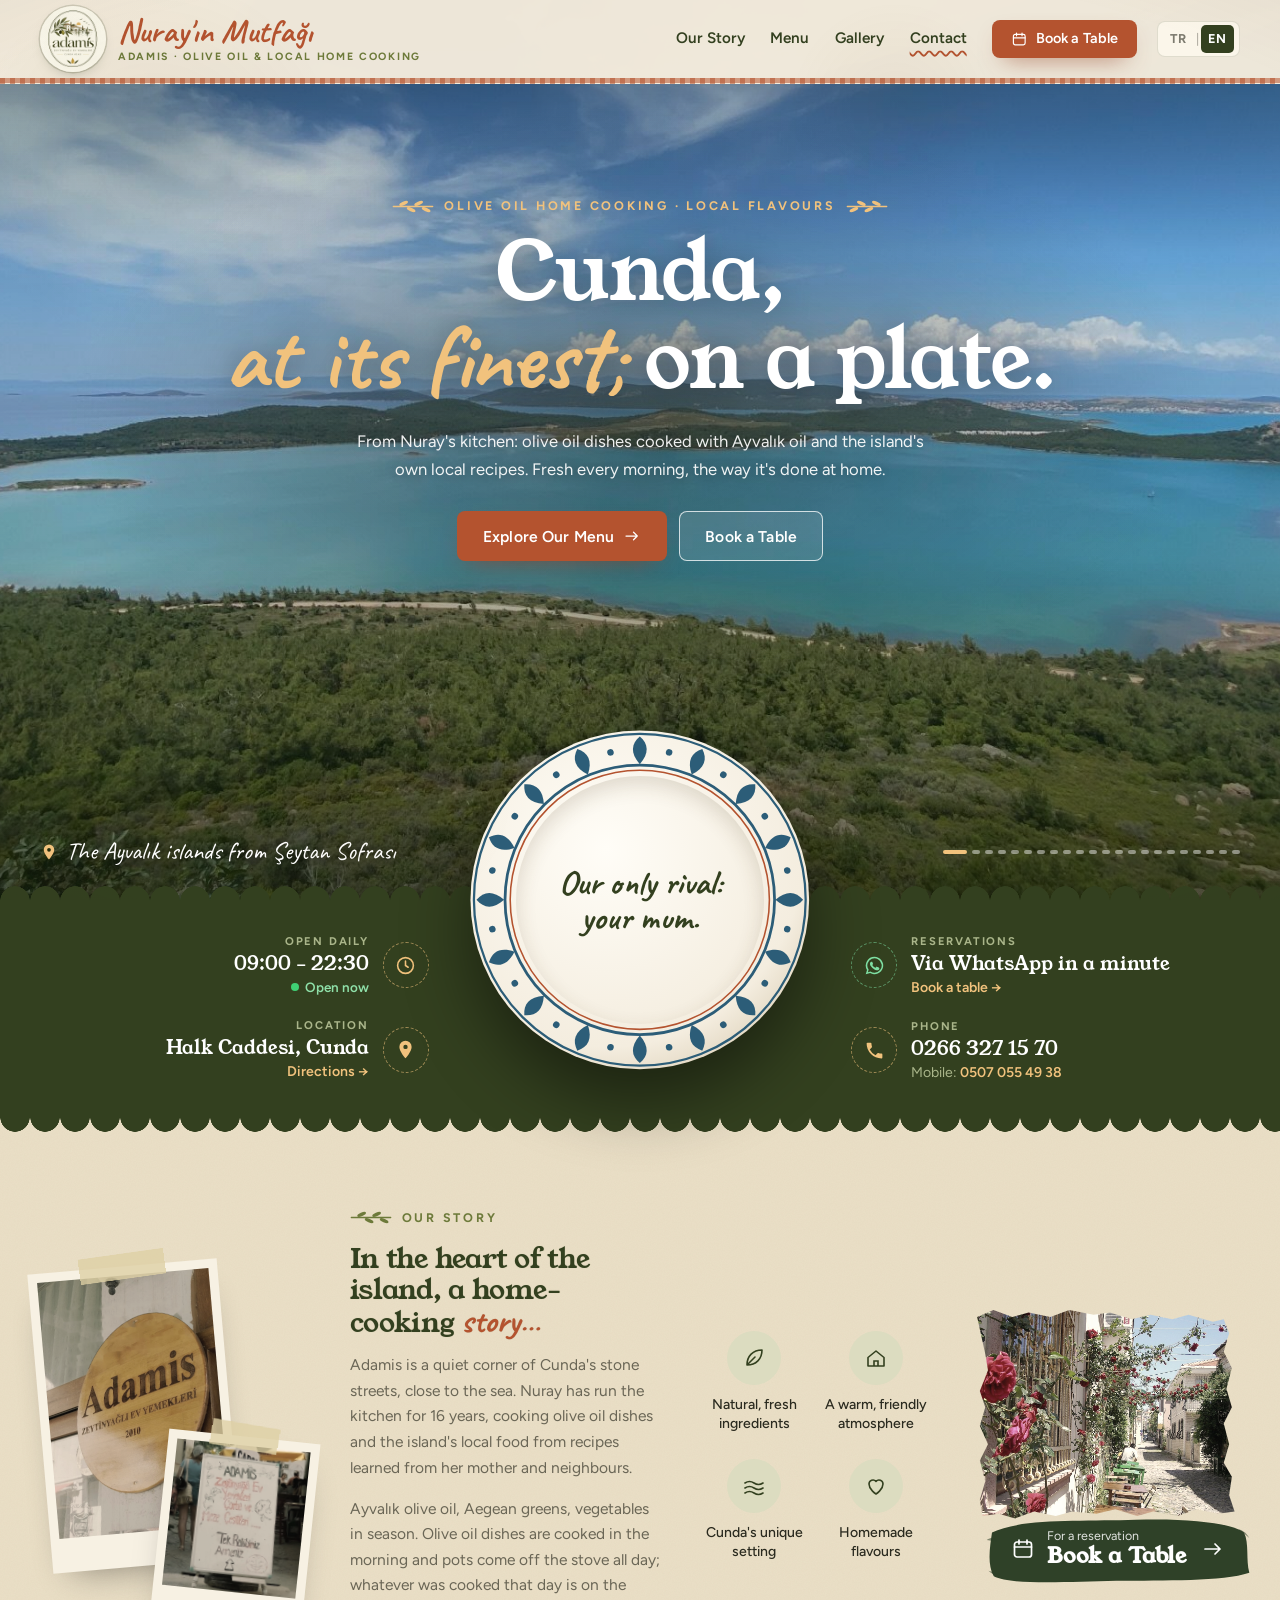
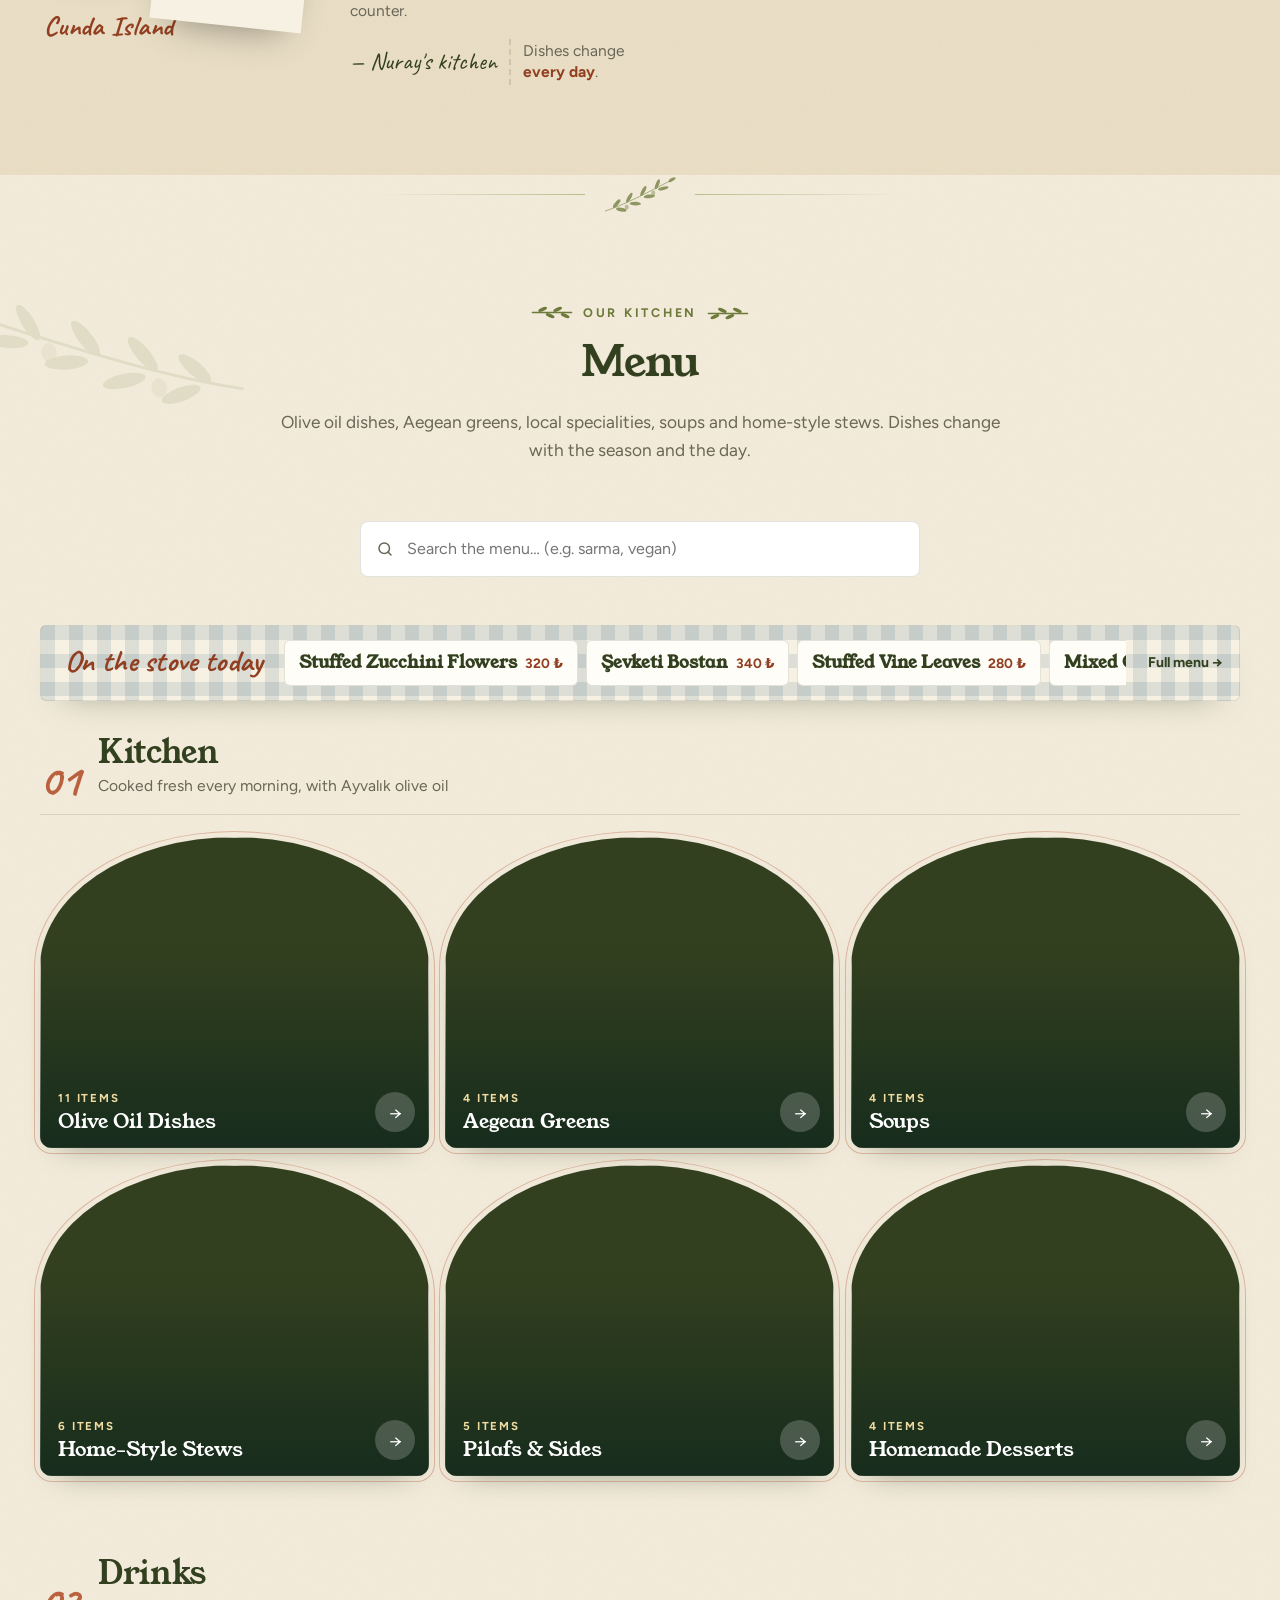
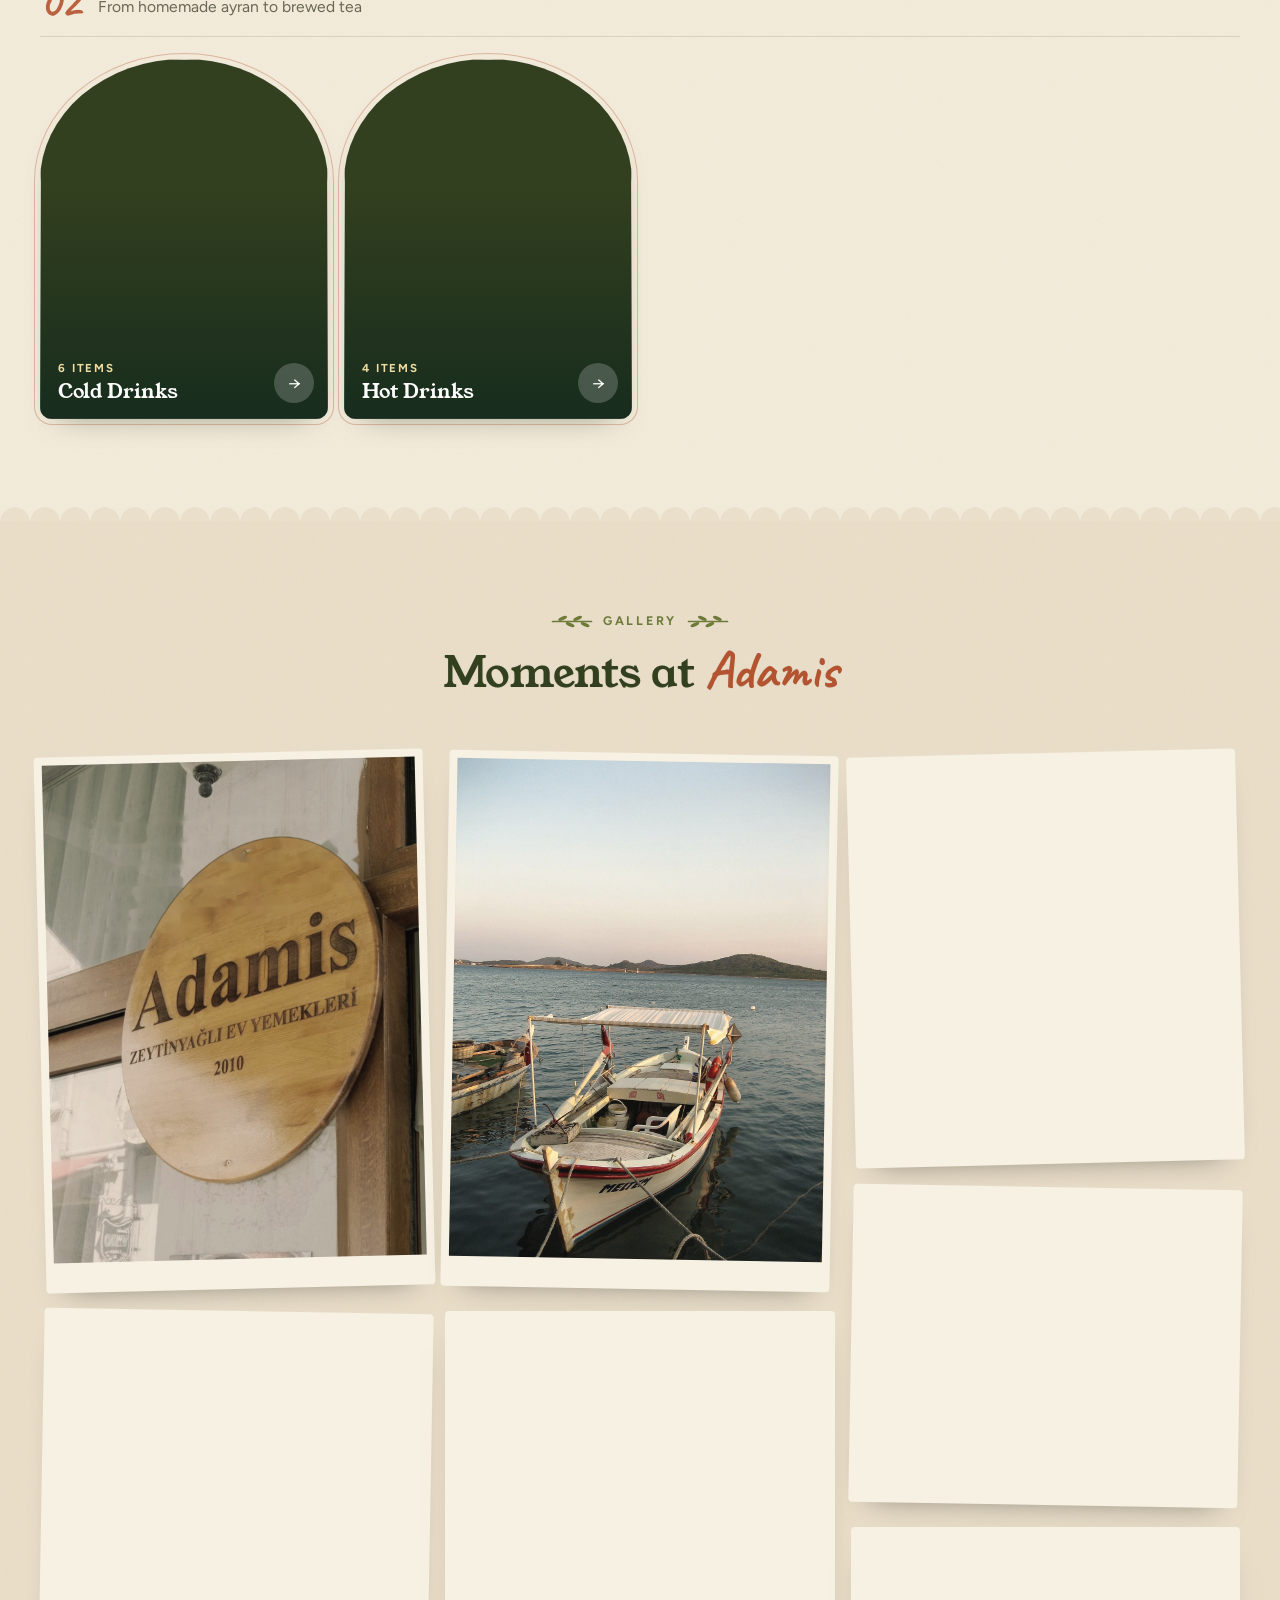
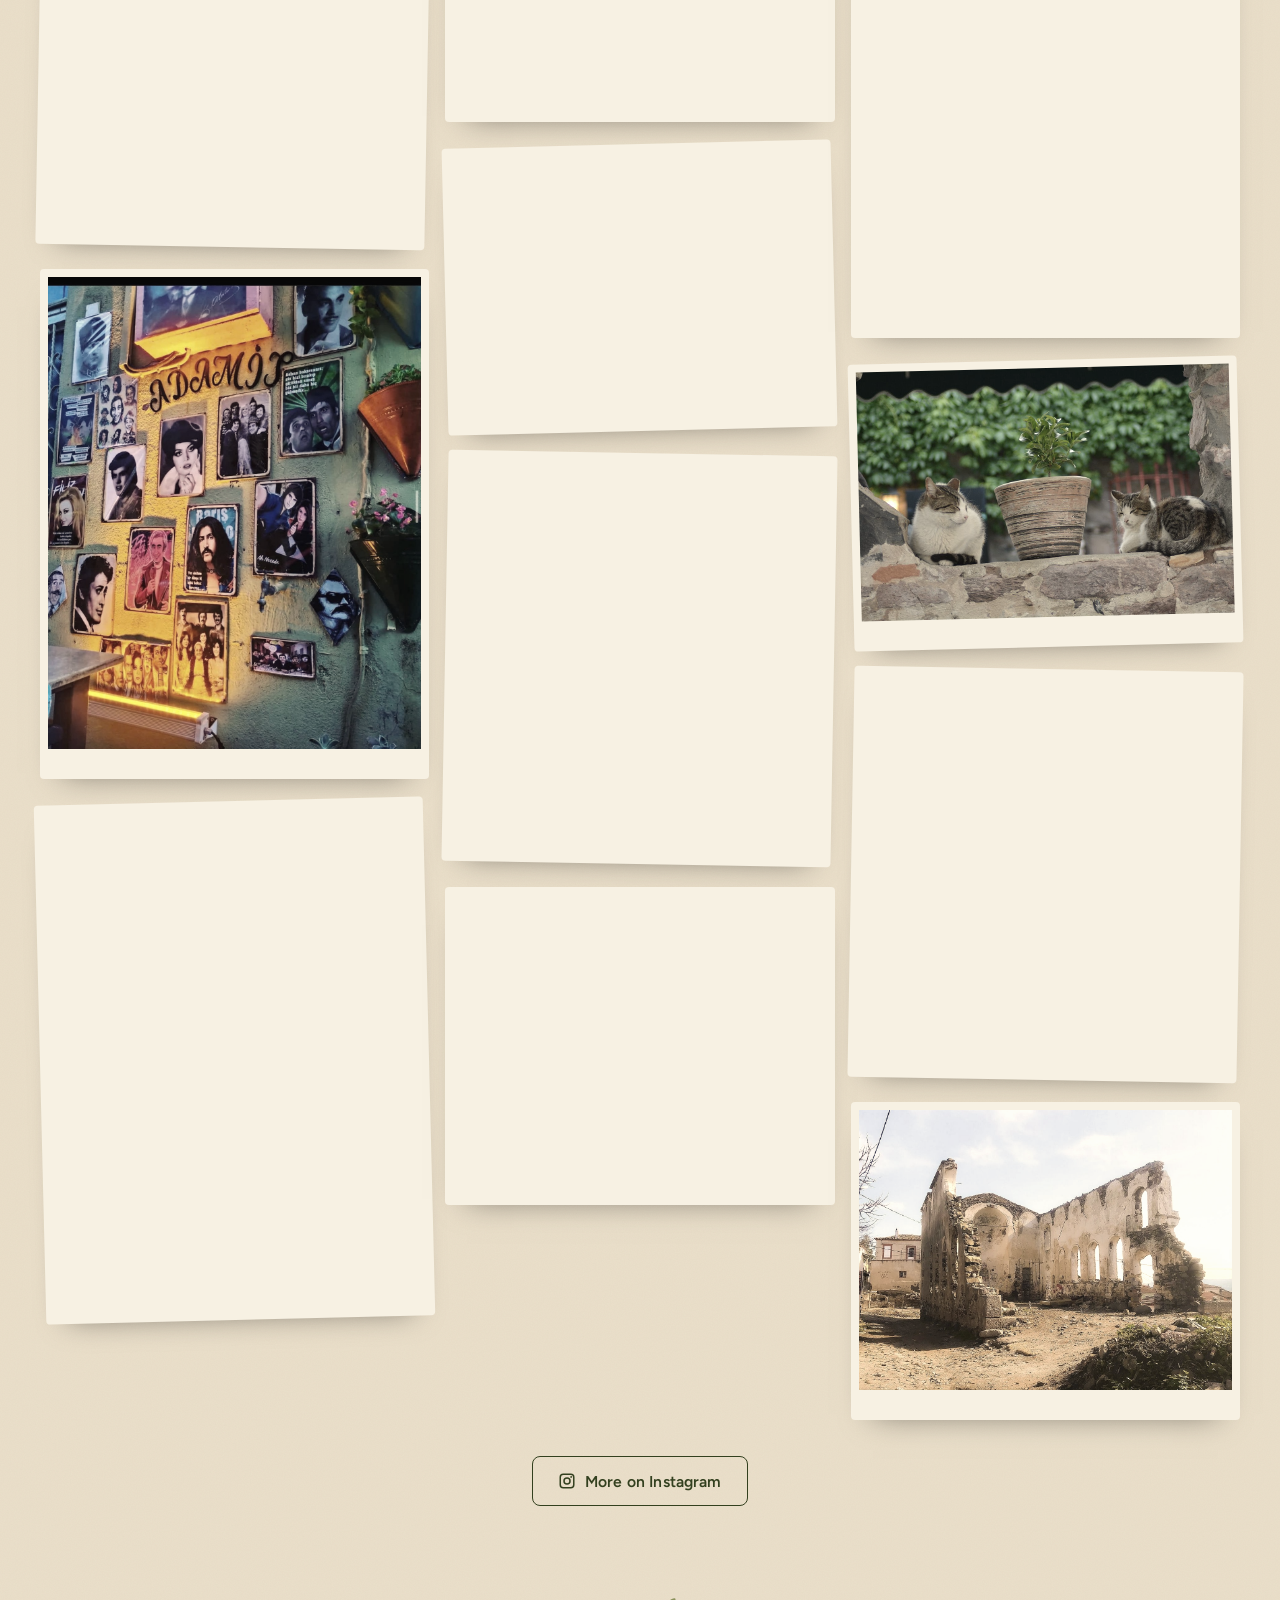
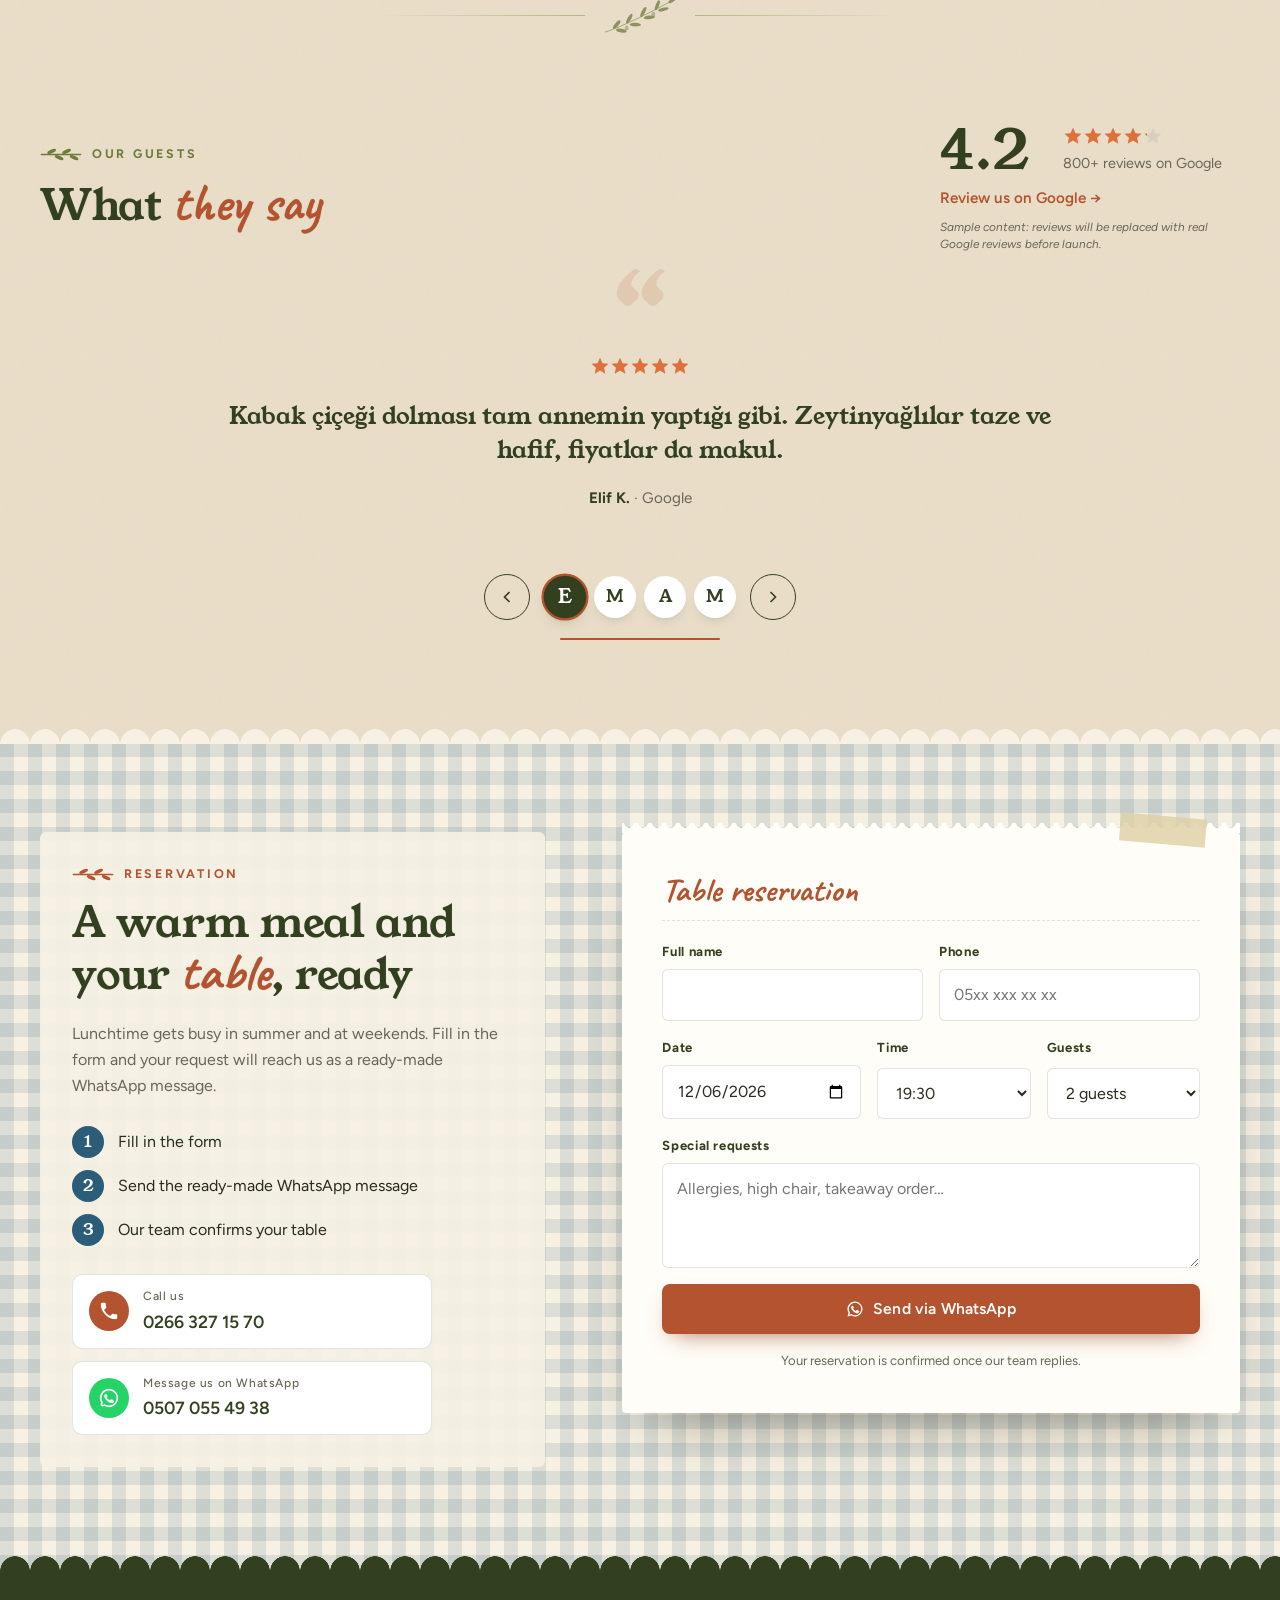
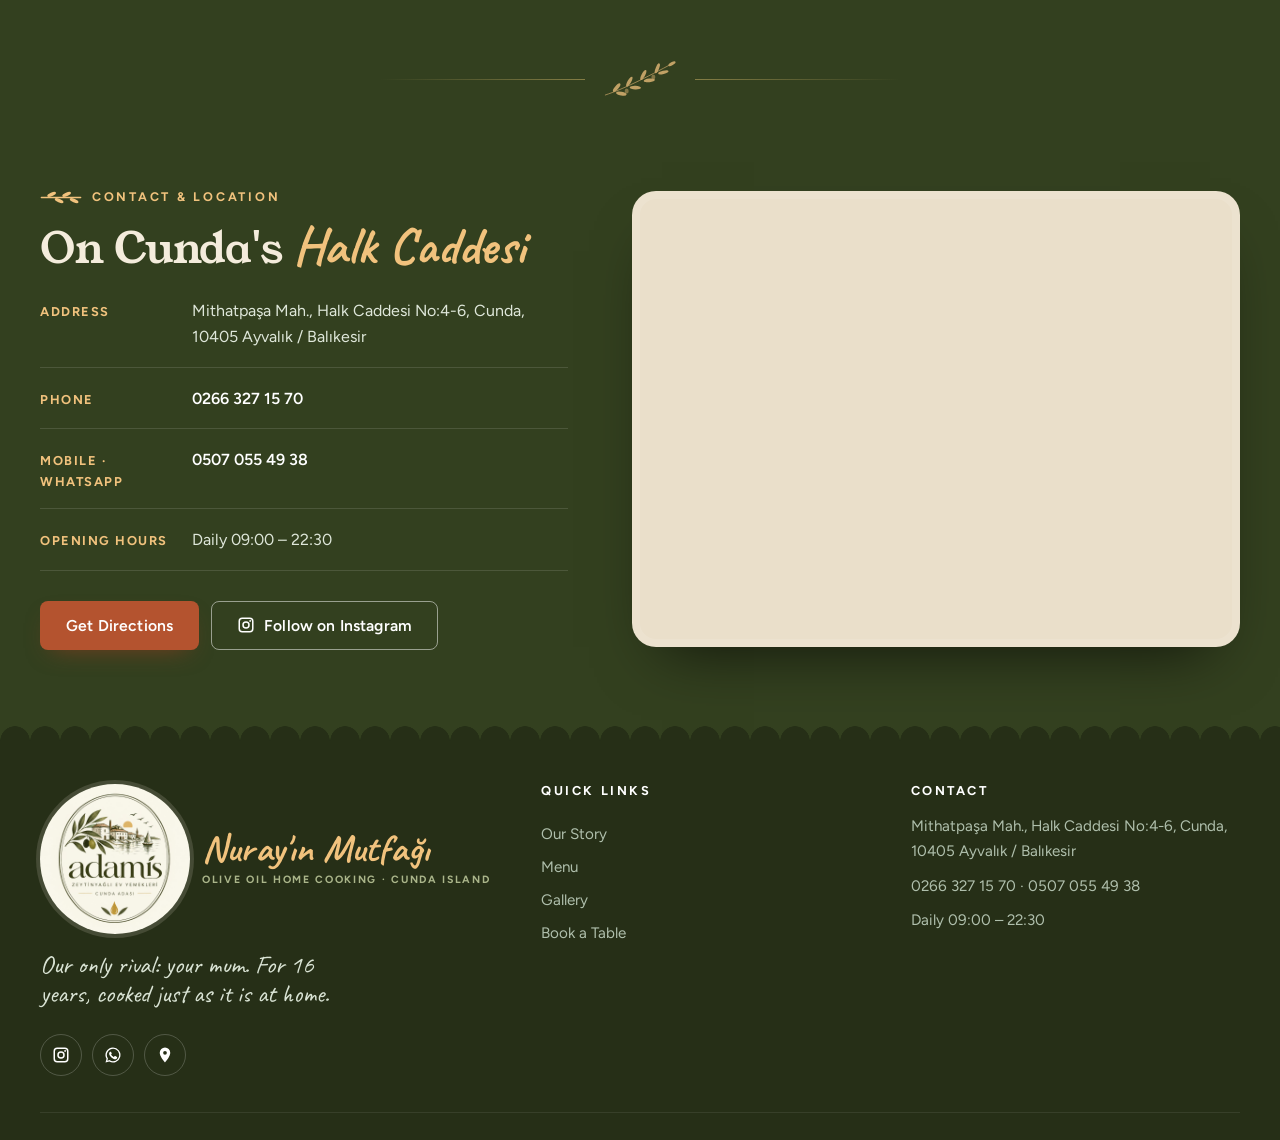
==== commit 6c263f5d: "Hikâyemiz'e ve galeriye 'Tek rakibimiz anneniz' panosu Co-Authored-By: Claude Opus 5.5 <noreply@anth" ====
--- a/index.html
+++ b/index.html
@@ -206,7 +206,7 @@
       <div class="container band__grid">
         <div class="band__photos reveal">
           <figure class="polaroid polaroid--a"><img data-img="story" src="img/site/adamis-tabela.jpg" width="1050" height="1400" loading="lazy" decoding="async" alt="Adamis'in ahşap tabelası: Zeytinyağlı ev yemekleri, 2010"></figure>
-          <figure class="polaroid polaroid--b"><img data-img="story2" src="img/cunda/aksamustu-tekne.jpg" width="1200" height="1600" loading="lazy" decoding="async" alt="Cunda'da akşamüstü bir balıkçı teknesi"></figure>
+          <figure class="polaroid polaroid--b"><img data-img="story2" src="img/site/adamis-pano-yakin.jpg" width="630" height="650" loading="lazy" decoding="async" alt="Cunda sokağında Adamis panosu: Tek rakibimiz anneniz"></figure>
           <p class="hand hand--photos" data-i18n="story.note1">Cunda Adası</p>
         </div>
         <div class="band__text reveal">
